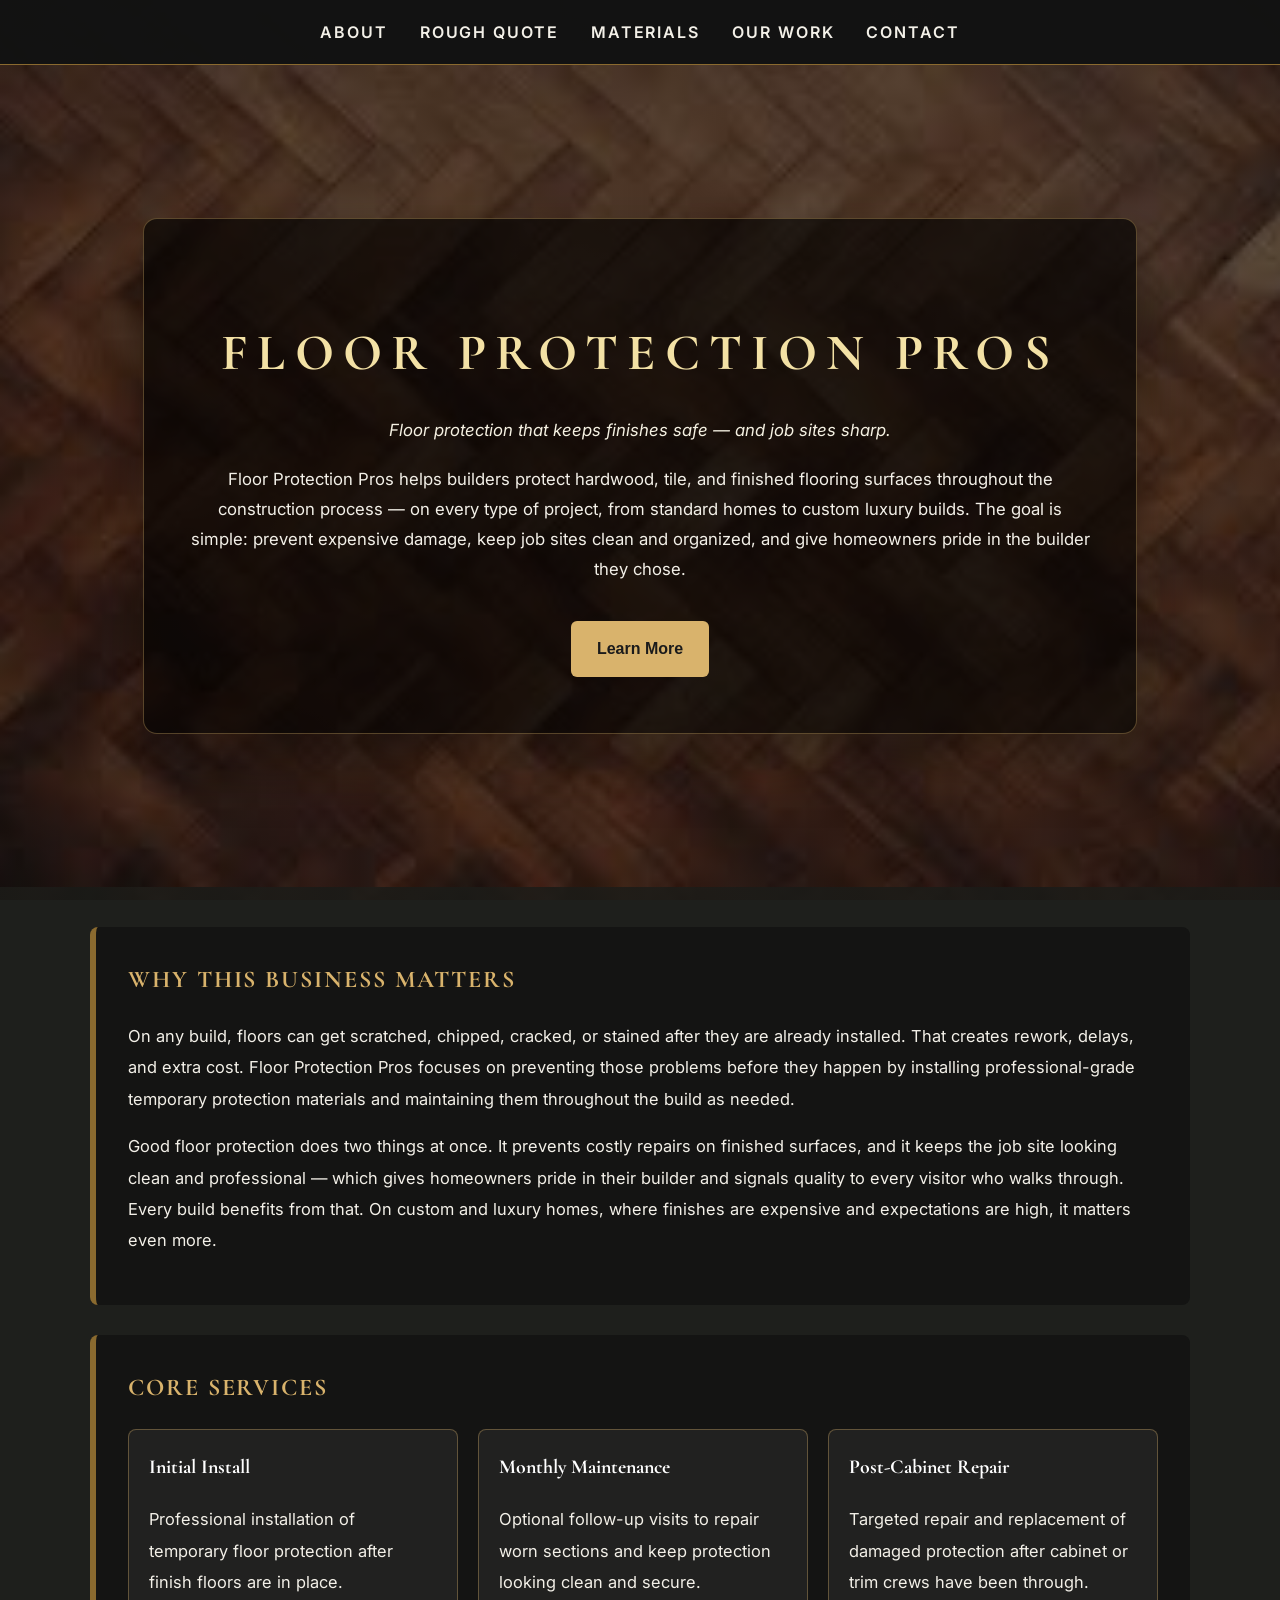
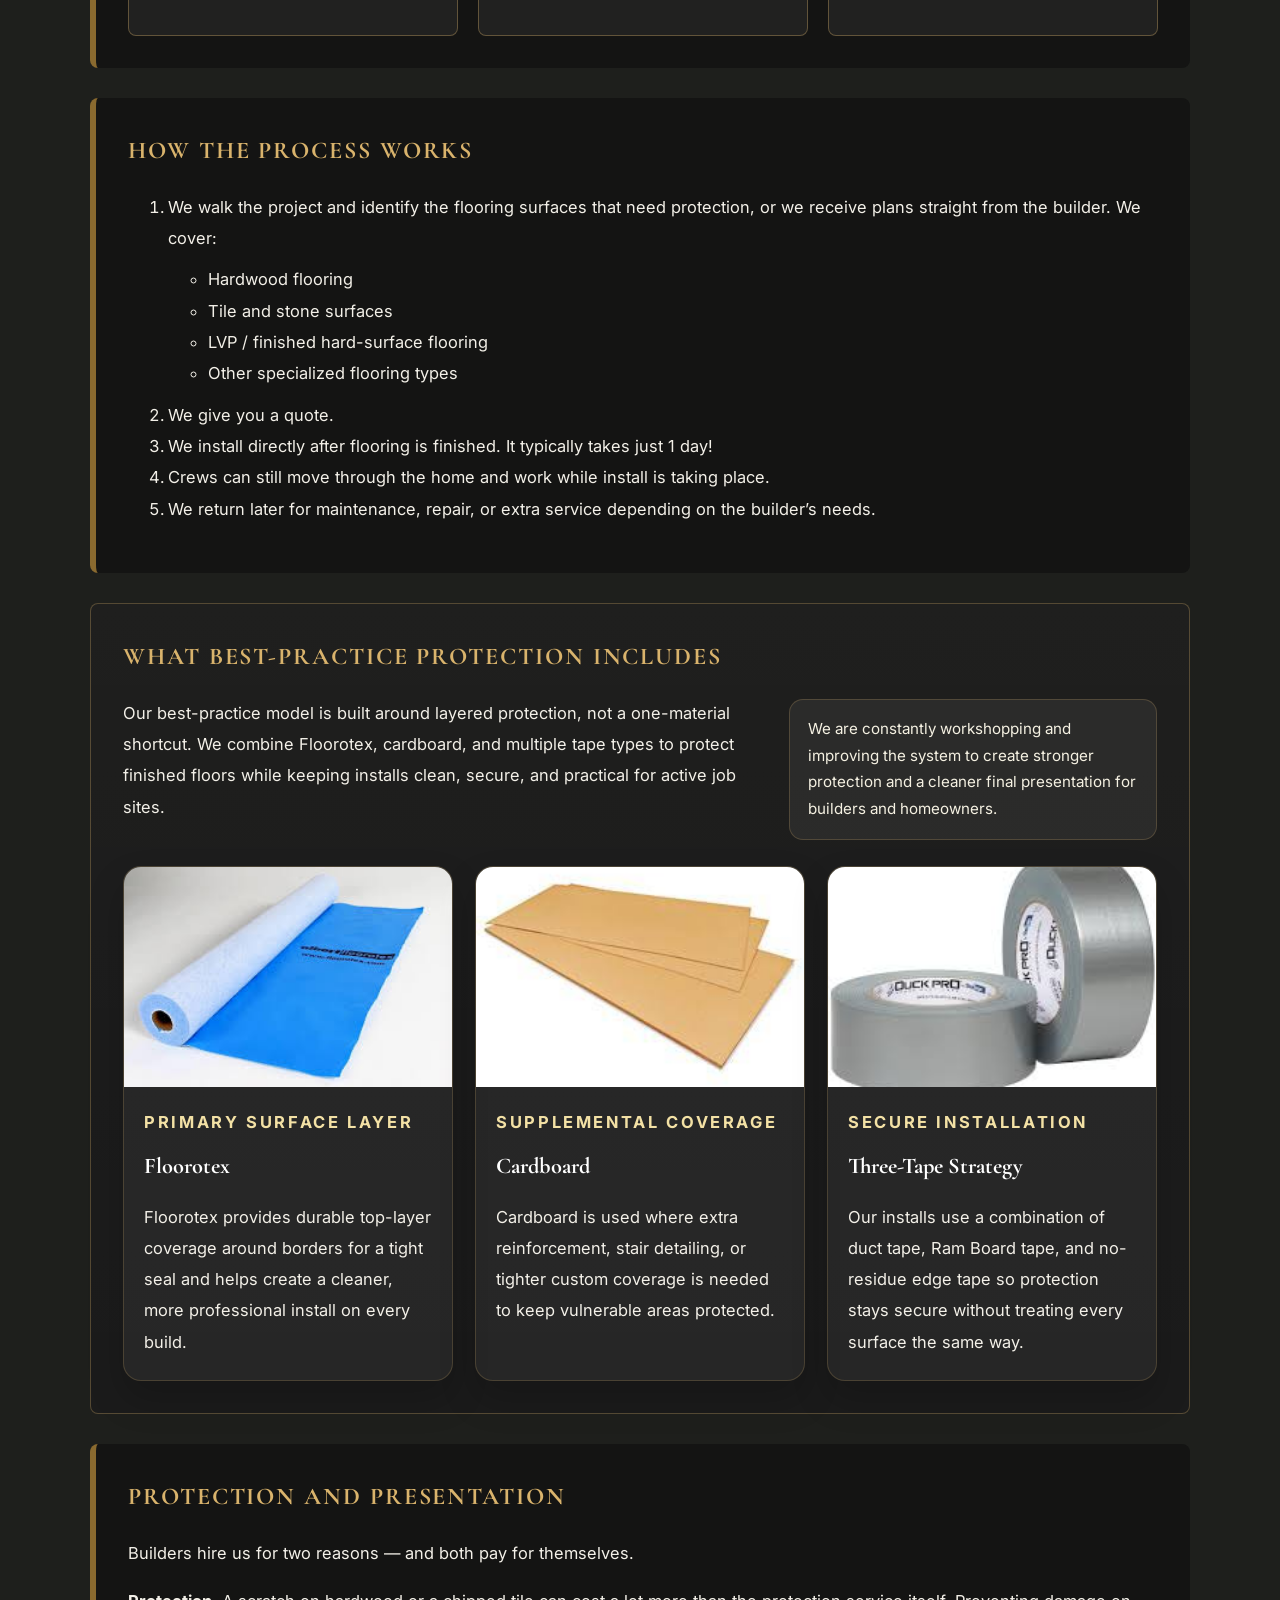
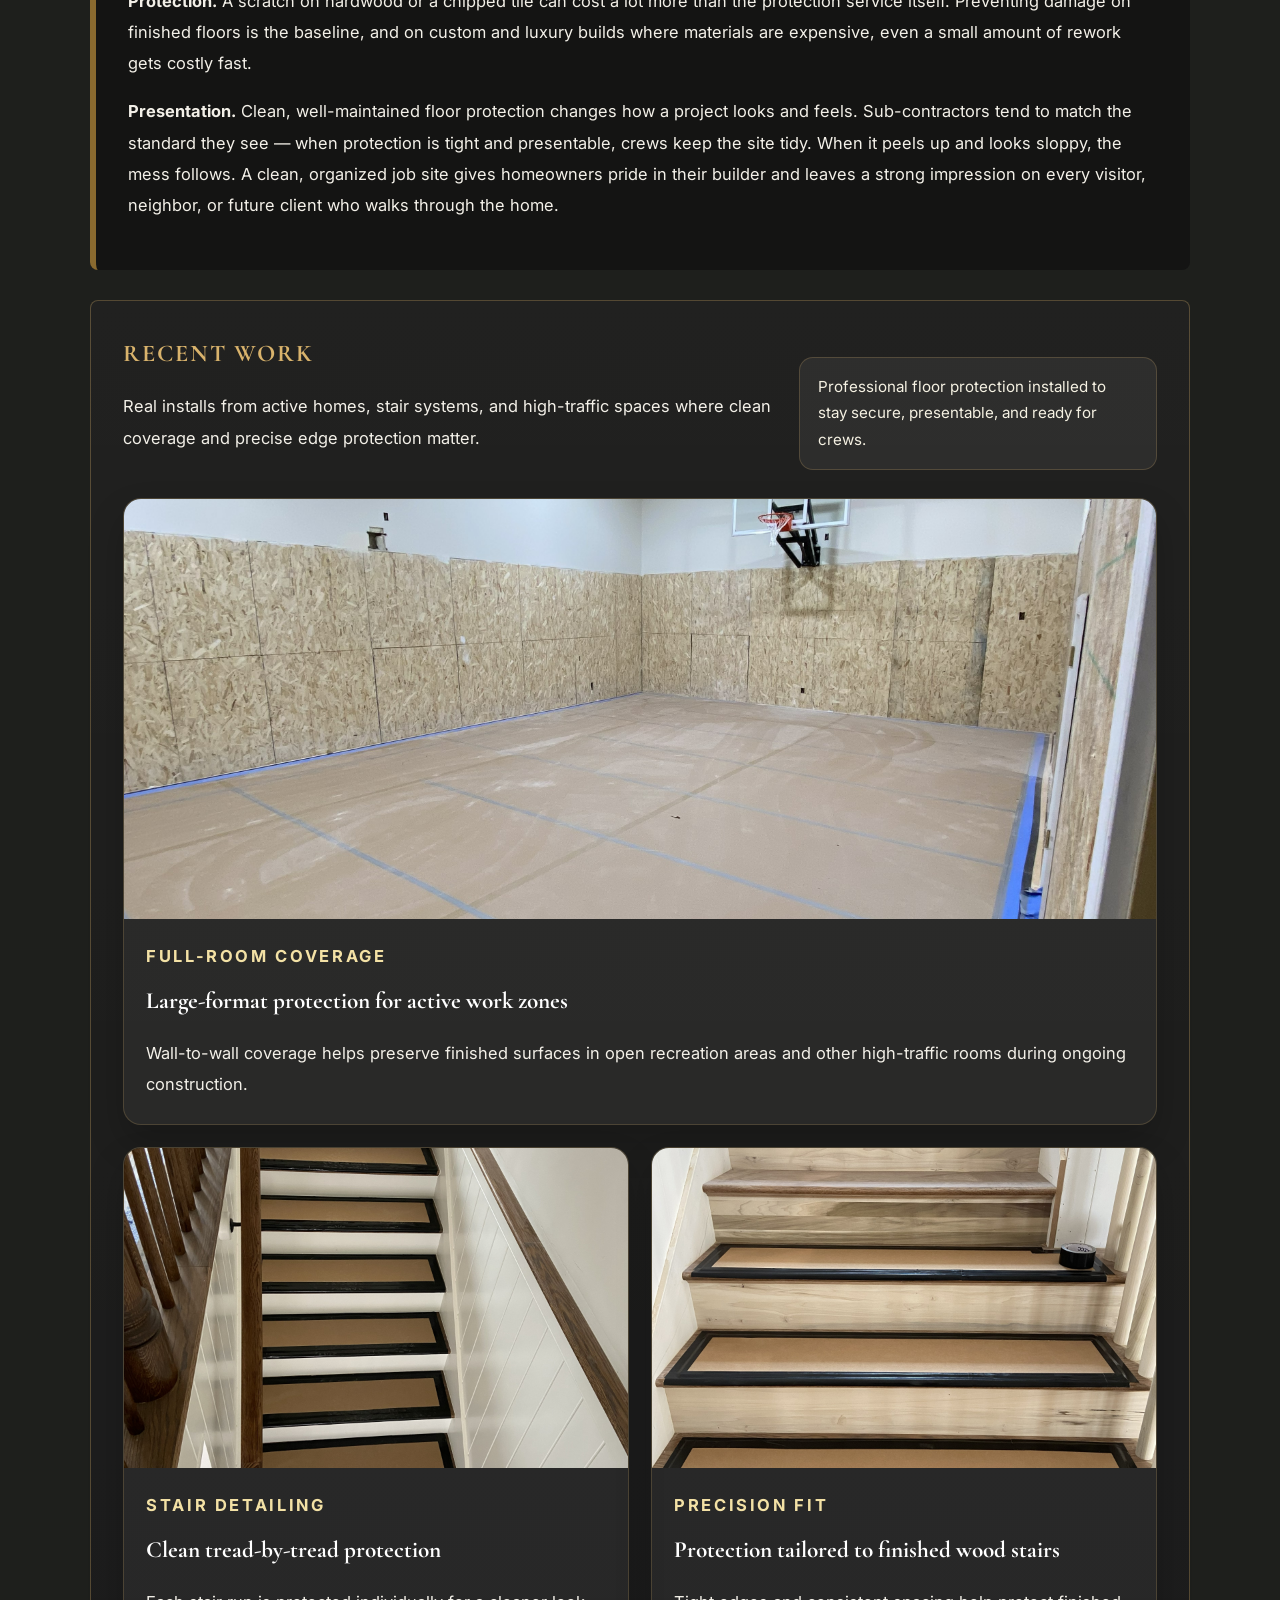
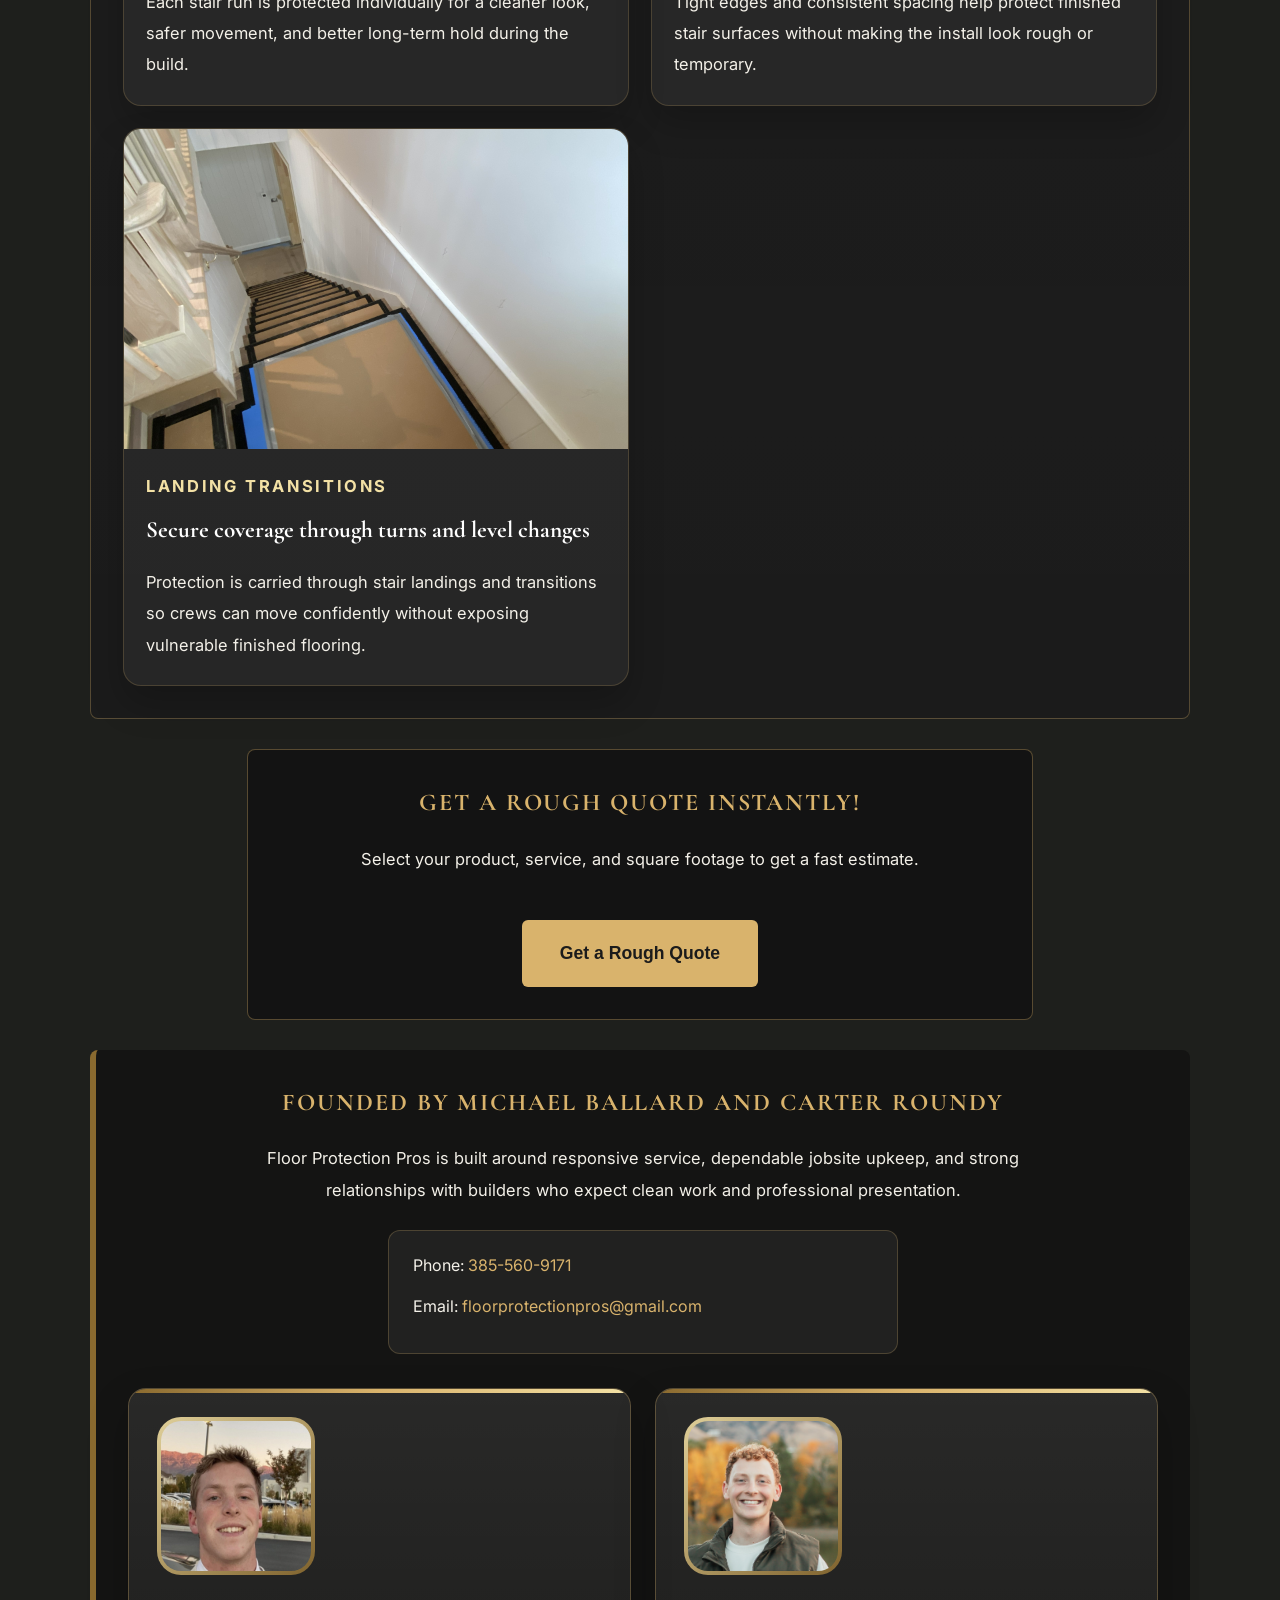
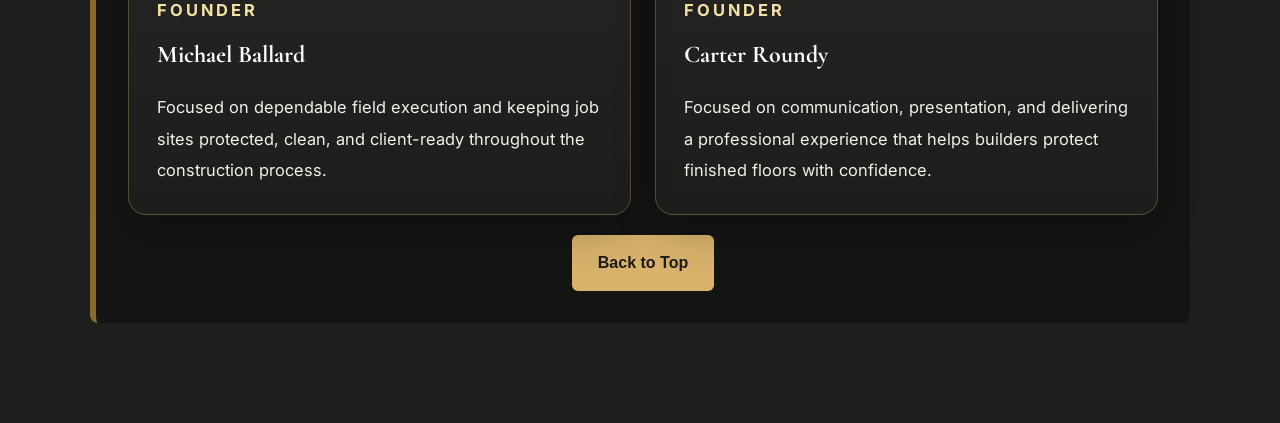
==== index.html @ 57efc37b "Add files via upload" ====
<!DOCTYPE html>
<html lang="en">
<head>
    <meta charset="UTF-8">
    <meta name="viewport" content="width=device-width, initial-scale=1.0">
    <title>Floor Protection Pros | Professional Floor Protection for Builders</title>
    <meta name="description" content="Professional floor protection for builders. We protect hardwood, tile, and finished flooring on every build — from standard homes to custom luxury projects.">
    <link rel="preconnect" href="https://fonts.googleapis.com">
    <link rel="preconnect" href="https://fonts.gstatic.com" crossorigin>
    <link href="https://fonts.googleapis.com/css2?family=Cormorant+Garamond:wght@500;600;700&family=Inter:wght@400;600;700&display=swap" rel="stylesheet">
    <link rel="stylesheet" href="index.styles.css">
    <style>
        html {
            scroll-behavior: smooth;
        }
    </style>
</head>

<body>

    <div class="top-nav">
        <a href="#about">About</a>
        <a href="#quote">Rough Quote</a>
        <a href="#materials">Materials</a>
        <a href="#gallery">Our Work</a>
        <a href="#contact">Contact</a>
    </div>

    <div class="hero">
        <div class="hero-overlay">
            <h1>Floor Protection Pros</h1>
            <p class="tagline">
                Floor protection that keeps finishes safe — and job sites sharp.
            </p>
            <p>
                Floor Protection Pros helps builders protect hardwood, tile, and finished flooring surfaces
                throughout the construction process — on every type of project, from standard homes to
                custom luxury builds. The goal is simple: prevent expensive damage, keep job sites clean
                and organized, and give homeowners pride in the builder they chose.
            </p>
            <a class="hero-button" href="#about">Learn More</a>
        </div>
    </div>
    <div class="main-content">
        <div class="content-block" id="about">
            <h2>Why This Business Matters</h2>
            <p>
                On any build, floors can get scratched, chipped, cracked, or stained after they are
                already installed. That creates rework, delays, and extra cost. Floor Protection Pros
                focuses on preventing those problems before they happen by installing professional-grade
                temporary protection materials and maintaining them throughout the build as needed.
            </p>
            <p>
                Good floor protection does two things at once. It prevents costly repairs on finished
                surfaces, and it keeps the job site looking clean and professional — which gives
                homeowners pride in their builder and signals quality to every visitor who walks through.
                Every build benefits from that. On custom and luxury homes, where finishes are expensive
                and expectations are high, it matters even more.
            </p>
        </div>

        <div class="content-block" id="services">
            <h2>Core Services</h2>
            <div class="three-column">
                <div class="service-card">
                    <h3>Initial Install</h3>
                    <p>
                        Professional installation of temporary floor protection after finish floors
                        are in place.
                    </p>
                </div>

                <div class="service-card">
                    <h3>Monthly Maintenance</h3>
                    <p>
                        Optional follow-up visits to repair worn sections and keep protection looking
                        clean and secure.
                    </p>
                </div>

                <div class="service-card">
                    <h3>Post-Cabinet Repair</h3>
                    <p>
                        Targeted repair and replacement of damaged protection after cabinet or trim
                        crews have been through.
                    </p>
                </div>
            </div>
        </div>

        <div class="content-block" id="process">
            <h2>How the Process Works</h2>
            <ol class="process-list">
                <li>
                    We walk the project and identify the flooring surfaces that need protection,
                    or we receive plans straight from the builder. We cover:
                    <ul>
                        <li>Hardwood flooring</li>
                        <li>Tile and stone surfaces</li>
                        <li>LVP / finished hard-surface flooring</li>
                        <li>Other specialized flooring types</li>
                    </ul>
                </li>
                <li>
                    We give you a quote.
                </li>
                <li>
                    We install directly after flooring is finished. It typically takes just 1 day!
                </li>
                <li>
                    Crews can still move through the home and work while install is taking place.
                </li>
                <li>
                    We return later for maintenance, repair, or extra service depending on the builder’s needs.
                </li>
            </ol>
        </div>

        <div class="content-block system-block" id="materials">
            <div class="system-heading">
                <div>
                    <h2>What Best-Practice Protection Includes</h2>
                    <p>
                        Our best-practice model is built around layered protection, not a one-material shortcut.
                        We combine Floorotex, cardboard, and multiple tape types to protect finished floors
                        while keeping installs clean, secure, and practical for active job sites.
                    </p>
                </div>
                <div class="system-note">
                    We are constantly workshopping and improving the system to create stronger protection
                    and a cleaner final presentation for builders and homeowners.
                </div>
            </div>

            <div class="system-grid">
                <article class="system-card">
                    <img src="images/Floorotex image.jpg" alt="Roll of blue Floorotex floor protection material" class="system-image" loading="lazy">
                    <div class="system-copy">
                        <p class="system-kicker">Primary Surface Layer</p>
                        <h3>Floorotex</h3>
                        <p>
                            Floorotex provides durable top-layer coverage around borders for a tight seal
                            and helps create a cleaner, more professional install on every build.
                        </p>
                    </div>
                </article>

                <article class="system-card">
                    <img src="images/Cardboard Image.jpg" alt="Sheets of cardboard used for floor protection" class="system-image" loading="lazy">
                    <div class="system-copy">
                        <p class="system-kicker">Supplemental Coverage</p>
                        <h3>Cardboard</h3>
                        <p>
                            Cardboard is used where extra reinforcement, stair detailing, or tighter custom
                            coverage is needed to keep vulnerable areas protected.
                        </p>
                    </div>
                </article>

                <article class="system-card">
                    <img src="images/Duct Tape.jpg" alt="Rolls of duct tape used as part of floor protection installs" class="system-image" loading="lazy">
                    <div class="system-copy">
                        <p class="system-kicker">Secure Installation</p>
                        <h3>Three-Tape Strategy</h3>
                        <p>
                            Our installs use a combination of duct tape, Ram Board tape, and no-residue edge
                            tape so protection stays secure without treating every surface the same way.
                        </p>
                    </div>
                </article>
            </div>
        </div>

        <div class="content-block">
            <h2>Protection and Presentation</h2>
            <p>
                Builders hire us for two reasons — and both pay for themselves.
            </p>
            <p>
                <strong>Protection.</strong> A scratch on hardwood or a chipped tile can cost a lot more
                than the protection service itself. Preventing damage on finished floors is the baseline,
                and on custom and luxury builds where materials are expensive, even a small amount of
                rework gets costly fast.
            </p>
            <p>
                <strong>Presentation.</strong> Clean, well-maintained floor protection changes how a
                project looks and feels. Sub-contractors tend to match the standard they see — when
                protection is tight and presentable, crews keep the site tidy. When it peels up and looks
                sloppy, the mess follows. A clean, organized job site gives homeowners pride in their
                builder and leaves a strong impression on every visitor, neighbor, or future client who
                walks through the home.
            </p>
        </div>

        <div class="content-block portfolio-block" id="gallery">
            <div class="portfolio-heading">
                <div>
                    <h2>Recent Work</h2>
                    <p>
                        Real installs from active homes, stair systems, and high-traffic spaces where
                        clean coverage and precise edge protection matter.
                    </p>
                </div>
                <div class="portfolio-note">
                    Professional floor protection installed to stay secure, presentable, and ready for crews.
                </div>
            </div>

            <div class="portfolio-grid">
                <article class="portfolio-card portfolio-card-wide">
                    <img src="images/IMG_0926.jpg" alt="Large room fully covered with floor protection for construction traffic" class="portfolio-image" loading="lazy">
                    <div class="portfolio-copy">
                        <p class="portfolio-kicker">Full-Room Coverage</p>
                        <h3>Large-format protection for active work zones</h3>
                        <p>
                            Wall-to-wall coverage helps preserve finished surfaces in open recreation areas
                            and other high-traffic rooms during ongoing construction.
                        </p>
                    </div>
                </article>

                <article class="portfolio-card">
                    <img src="images/IMG_0928.jpg" alt="Finished staircase protected with neatly taped stair tread covers" class="portfolio-image" loading="lazy">
                    <div class="portfolio-copy">
                        <p class="portfolio-kicker">Stair Detailing</p>
                        <h3>Clean tread-by-tread protection</h3>
                        <p>
                            Each stair run is protected individually for a cleaner look, safer movement,
                            and better long-term hold during the build.
                        </p>
                    </div>
                </article>

                <article class="portfolio-card">
                    <img src="images/IMG_0930.jpg" alt="Wood staircase with individual floor protection panels installed on each step" class="portfolio-image" loading="lazy">
                    <div class="portfolio-copy">
                        <p class="portfolio-kicker">Precision Fit</p>
                        <h3>Protection tailored to finished wood stairs</h3>
                        <p>
                            Tight edges and consistent spacing help protect finished stair surfaces
                            without making the install look rough or temporary.
                        </p>
                    </div>
                </article>

                <article class="portfolio-card">
                    <img src="images/IMG_0931.jpg" alt="Landing and stairway protected with taped floor protection material" class="portfolio-image" loading="lazy">
                    <div class="portfolio-copy">
                        <p class="portfolio-kicker">Landing Transitions</p>
                        <h3>Secure coverage through turns and level changes</h3>
                        <p>
                            Protection is carried through stair landings and transitions so crews can
                            move confidently without exposing vulnerable finished flooring.
                        </p>
                    </div>
                </article>
            </div>
        </div>

        <div class="content-block" id="quote">
            <h2>Get a rough quote instantly!</h2>
            <p>
                Select your product, service, and square footage to get a fast estimate.
            </p>
            <a class="hero-button" href="QuoteTool.html">Get a Rough Quote</a>
        </div>

        <div class="content-block callout-box" id="contact">
            <h2>Founded by Michael Ballard and Carter Roundy</h2>
            <p class="founder-intro">
                Floor Protection Pros is built around responsive service, dependable jobsite upkeep,
                and strong relationships with builders who expect clean work and professional presentation.
            </p>
            <div class="contact-info">
                <p>Phone: <a href="tel:3855609171">385-560-9171</a></p>
                <p>Email: <a href="mailto:floorprotectionpros@gmail.com">floorprotectionpros@gmail.com</a></p>
            </div>

            <div class="founder-grid">
                <article class="founder-card">
                    <div class="founder-photo-frame">
                        <img src="images/michael-ballard-headshot.jpg" alt="Michael Ballard" class="founder-photo" loading="lazy">
                    </div>
                    <p class="founder-label">Founder</p>
                    <h3>Michael Ballard</h3>
                    <p>
                        Focused on dependable field execution and keeping job sites protected,
                        clean, and client-ready throughout the construction process.
                    </p>
                </article>

                <article class="founder-card">
                    <div class="founder-photo-frame">
                        <img src="images/carter-roundy-headshot.jpg" alt="Carter Roundy" class="founder-photo" loading="lazy">
                    </div>
                    <p class="founder-label">Founder</p>
                    <h3>Carter Roundy</h3>
                    <p>
                        Focused on communication, presentation, and delivering a professional
                        experience that helps builders protect finished floors with confidence.
                    </p>
                </article>
            </div>
            <a class="hero-button" href="#top">Back to Top</a>
        </div>

    </div>
</body>
</html>
---- index.styles.css ----
body {
    margin: 0;
    font-family: "Inter", "Segoe UI", Tahoma, Geneva, Verdana, sans-serif;
    color: #f3f0e8;
    background-color: #1e1f1c;
    background-image: linear-gradient(rgba(25, 26, 23, 0.92), rgba(25, 26, 23, 0.92)),
        url("images/download.jpg");
    background-size: cover;
    background-attachment: fixed;
    background-position: center;
    line-height: 1.75;
}

.top-nav {
    background-color: rgba(18, 18, 18, 0.92);
    padding: 18px;
    text-align: center;
    position: sticky;
    top: 0;
    z-index: 1000;
    border-bottom: 1px solid #8a6a2f;
}

.top-nav a {
    color: #f3f0e8;
    text-decoration: none;
    margin: 0 14px;
    font-family: "Inter", "Segoe UI", Tahoma, Geneva, Verdana, sans-serif;
    font-weight: 600;
    letter-spacing: 0.12em;
    text-transform: uppercase;
}

.top-nav a:hover {
    color: #d9b36c;
}

.hero {
    min-height: 78vh;
    display: flex;
    align-items: center;
    justify-content: center;
    padding: 60px 20px;
    background-image: linear-gradient(rgba(14, 14, 14, 0.55), rgba(14, 14, 14, 0.55)),
        url("images/download.jpg");
    background-size: cover;
    background-position: center;
    background-repeat: no-repeat;
}

.hero-overlay {
    max-width: 900px;
    background-color: rgba(0, 0, 0, 0.65);
    padding: 56px 46px;
    border: 1px solid rgba(217, 179, 108, 0.35);
    border-radius: 14px;
    text-align: center;
    box-shadow: 0 28px 60px rgba(0, 0, 0, 0.35);
}

.hero h1 {
    font-size: 3.2rem;
    margin-bottom: 12px;
    color: #f3e1a5;
    font-family: "Cormorant Garamond", Georgia, "Times New Roman", serif;
    text-transform: uppercase;
    letter-spacing: 0.18em;
}

.tagline {
    font-size: 1.25rem;
    font-style: italic;
    color: #f5f1e2;
    margin-bottom: 18px;
    font-family: "Inter", "Segoe UI", Tahoma, Geneva, Verdana, sans-serif;
}

.hero p {
    line-height: 1.8;
    font-size: 1.05rem;
    font-family: "Inter", "Segoe UI", Tahoma, Geneva, Verdana, sans-serif;
}

.content-block h2 {
    color: #d9b36c;
    font-family: "Cormorant Garamond", Georgia, "Times New Roman", serif;
    margin-top: 0;
    text-transform: uppercase;
    letter-spacing: 0.08em;
}

.service-card h3 {
    margin-top: 0;
    color: #ffffff;
    font-family: "Cormorant Garamond", Georgia, "Times New Roman", serif;
    font-size: 1.24rem;
}

.content-block p,
.process-list li {
    line-height: 1.9;
    font-size: 1.03rem;
    font-family: "Inter", "Segoe UI", Tahoma, Geneva, Verdana, sans-serif;
}

.hero-button {
    display: inline-block;
    margin-top: 20px;
    padding: 14px 26px;
    background-color: #d9b36c;
    color: #1b1b1b;
    text-decoration: none;
    font-weight: bold;
    border-radius: 6px;
    font-family: Arial, Helvetica, sans-serif;
}

.hero-button:hover {
    background-color: #e7c98f;
}

.main-content {
    width: 88%;
    max-width: 1100px;
    margin: 0 auto;
    padding: 40px 0 70px 0;
}

.content-block {
    background-color: rgba(17, 17, 17, 0.78);
    margin-bottom: 30px;
    padding: 32px;
    border-left: 6px solid #8a6a2f;
    border-radius: 8px;
    scroll-margin-top: 80px;
}

#quote {
    max-width: 720px;
    margin: 0 auto 30px auto;
    text-align: center;
    border-left: none;
    border: 1px solid rgba(217, 179, 108, 0.35);
}

#quote .hero-button {
    display: inline-block;
    margin-top: 28px;
    padding: 18px 38px;
    font-size: 1.1rem;
}

.three-column {
    display: flex;
    gap: 20px;
    flex-wrap: wrap;
}

.service-card {
    flex: 1 1 250px;
    background-color: rgba(255, 255, 255, 0.06);
    padding: 20px;
    border-radius: 8px;
    border: 1px solid rgba(217, 179, 108, 0.35);
}

.process-list ul {
    margin-top: 10px;
    margin-bottom: 10px;
}

.feature-image {
    width: 100%;
    max-width: 700px;
    max-height: 480px;
    display: block;
    margin: 20px auto 0 auto;
    border: 4px solid #8a6a2f;
    border-radius: 10px;
    object-fit: cover;
}

.portfolio-block {
    border-left: none;
    border: 1px solid rgba(217, 179, 108, 0.3);
    background:
        linear-gradient(180deg, rgba(255, 255, 255, 0.06), rgba(255, 255, 255, 0.03)),
        rgba(17, 17, 17, 0.78);
}

.portfolio-heading {
    display: flex;
    justify-content: space-between;
    align-items: end;
    gap: 24px;
    margin-bottom: 28px;
}

.portfolio-heading h2 {
    margin-bottom: 10px;
}

.portfolio-note {
    max-width: 320px;
    padding: 16px 18px;
    border-radius: 14px;
    background-color: rgba(255, 255, 255, 0.06);
    border: 1px solid rgba(217, 179, 108, 0.22);
    color: #f5f1e2;
    font-size: 0.95rem;
}

.portfolio-grid {
    display: grid;
    grid-template-columns: repeat(2, minmax(0, 1fr));
    gap: 22px;
}

.portfolio-card {
    overflow: hidden;
    background-color: rgba(255, 255, 255, 0.05);
    border: 1px solid rgba(217, 179, 108, 0.2);
    border-radius: 18px;
    box-shadow: 0 18px 36px rgba(0, 0, 0, 0.2);
}

.portfolio-card-wide {
    grid-column: 1 / -1;
}

.portfolio-image {
    width: 100%;
    height: 320px;
    display: block;
    object-fit: cover;
    background-color: rgba(255, 255, 255, 0.04);
}

.portfolio-card-wide .portfolio-image {
    height: 420px;
}

.portfolio-copy {
    padding: 22px 22px 24px;
}

.portfolio-kicker {
    margin: 0 0 8px 0;
    color: #f3e1a5;
    font-size: 0.78rem;
    font-weight: 700;
    letter-spacing: 0.16em;
    text-transform: uppercase;
}

.portfolio-copy h3 {
    margin: 0 0 10px 0;
    color: #ffffff;
    font-size: 1.45rem;
    font-family: "Cormorant Garamond", Georgia, "Times New Roman", serif;
}

.portfolio-copy p:last-child {
    margin-bottom: 0;
}

.system-block {
    border-left: none;
    border: 1px solid rgba(217, 179, 108, 0.3);
    background:
        linear-gradient(180deg, rgba(255, 255, 255, 0.05), rgba(255, 255, 255, 0.03)),
        rgba(17, 17, 17, 0.78);
}

.system-heading {
    display: flex;
    justify-content: space-between;
    align-items: end;
    gap: 24px;
    margin-bottom: 26px;
}

.system-note {
    max-width: 330px;
    padding: 16px 18px;
    border-radius: 14px;
    background-color: rgba(255, 255, 255, 0.06);
    border: 1px solid rgba(217, 179, 108, 0.22);
    color: #f5f1e2;
    font-size: 0.95rem;
}

.system-grid {
    display: grid;
    grid-template-columns: repeat(3, minmax(0, 1fr));
    gap: 22px;
}

.system-card {
    overflow: hidden;
    background-color: rgba(255, 255, 255, 0.05);
    border: 1px solid rgba(217, 179, 108, 0.2);
    border-radius: 18px;
    box-shadow: 0 18px 36px rgba(0, 0, 0, 0.18);
}

.system-image {
    width: 100%;
    height: 220px;
    display: block;
    object-fit: cover;
    background-color: #f5f1e2;
}

.system-copy {
    padding: 20px 20px 22px;
}

.system-kicker {
    margin: 0 0 8px 0;
    color: #f3e1a5;
    font-size: 0.78rem;
    font-weight: 700;
    letter-spacing: 0.16em;
    text-transform: uppercase;
}

.system-copy h3 {
    margin: 0 0 10px 0;
    color: #ffffff;
    font-size: 1.4rem;
    font-family: "Cormorant Garamond", Georgia, "Times New Roman", serif;
}

.system-copy p:last-child {
    margin-bottom: 0;
}

.contact-info {
    max-width: 460px;
    margin: 24px auto 0 auto;
    padding: 20px 24px;
    background-color: rgba(255, 255, 255, 0.06);
    border: 1px solid rgba(217, 179, 108, 0.24);
    border-radius: 12px;
    text-align: left;
}

.contact-info p {
    margin: 0 0 12px;
    line-height: 1.8;
    font-size: 1rem;
    color: #f3f0e8;
}

.contact-info a {
    color: #d9b36c;
    text-decoration: none;
}

.contact-info a:hover {
    text-decoration: underline;
}

.callout-box {
    text-align: center;
}

.founder-intro {
    max-width: 760px;
    margin: 0 auto 10px auto;
}

.founder-grid {
    display: grid;
    grid-template-columns: repeat(auto-fit, minmax(280px, 1fr));
    gap: 24px;
    margin-top: 34px;
    text-align: left;
}

.founder-card {
    position: relative;
    overflow: hidden;
    padding: 28px;
    background: linear-gradient(180deg, rgba(255, 255, 255, 0.09), rgba(255, 255, 255, 0.04));
    border: 1px solid rgba(217, 179, 108, 0.3);
    border-radius: 18px;
    box-shadow: 0 18px 40px rgba(0, 0, 0, 0.22);
}

.founder-card::before {
    content: "";
    position: absolute;
    inset: 0 auto auto 0;
    width: 100%;
    height: 4px;
    background: linear-gradient(90deg, #8a6a2f, #d9b36c, #f3e1a5);
}

.founder-photo-frame {
    width: 150px;
    height: 150px;
    margin-bottom: 20px;
    border-radius: 24px;
    padding: 4px;
    background: linear-gradient(135deg, rgba(243, 225, 165, 0.9), rgba(138, 106, 47, 0.9));
}

.founder-photo {
    width: 100%;
    height: 100%;
    display: block;
    object-fit: cover;
    border-radius: 20px;
}

.founder-label {
    margin: 0 0 8px 0;
    color: #f3e1a5;
    font-size: 0.78rem;
    font-weight: 700;
    letter-spacing: 0.18em;
    text-transform: uppercase;
}

.founder-card h3 {
    margin: 0 0 10px 0;
    color: #ffffff;
    font-size: 1.5rem;
    font-family: "Cormorant Garamond", Georgia, "Times New Roman", serif;
}

.founder-card p:last-child {
    margin-bottom: 0;
}

@media (max-width: 768px) {
    .hero h1 {
        font-size: 2.3rem;
    }

    .hero-overlay {
        padding: 30px 22px;
    }

    .top-nav a {
        display: inline-block;
        margin: 8px 10px;
    }

    .portfolio-heading {
        flex-direction: column;
        align-items: stretch;
    }

    .system-heading {
        flex-direction: column;
        align-items: stretch;
    }

    .portfolio-note {
        max-width: none;
    }

    .system-note {
        max-width: none;
    }

    .portfolio-grid {
        grid-template-columns: 1fr;
    }

    .system-grid {
        grid-template-columns: 1fr;
    }

    .portfolio-image,
    .portfolio-card-wide .portfolio-image {
        height: 260px;
    }

    .system-image {
        height: 240px;
    }

    .founder-photo-frame {
        margin-left: auto;
        margin-right: auto;
    }

    .founder-card {
        text-align: center;
    }
}
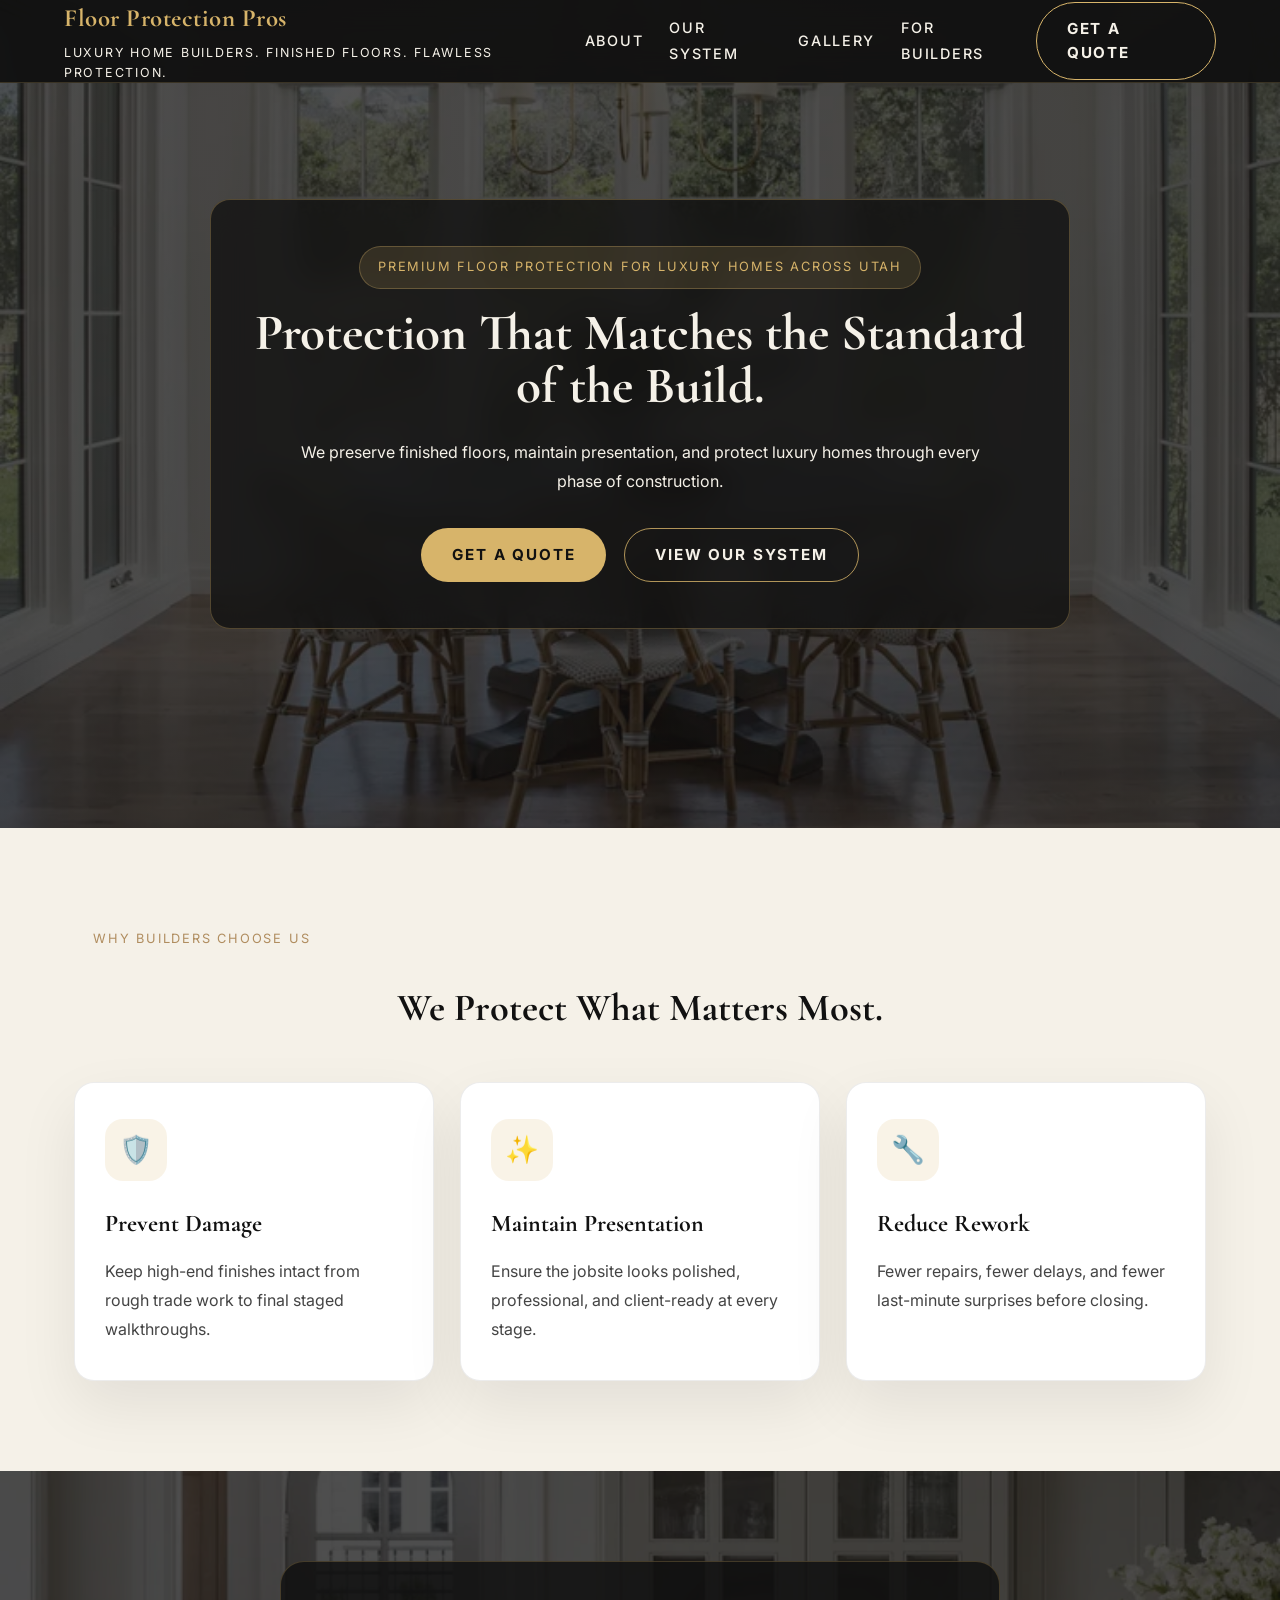
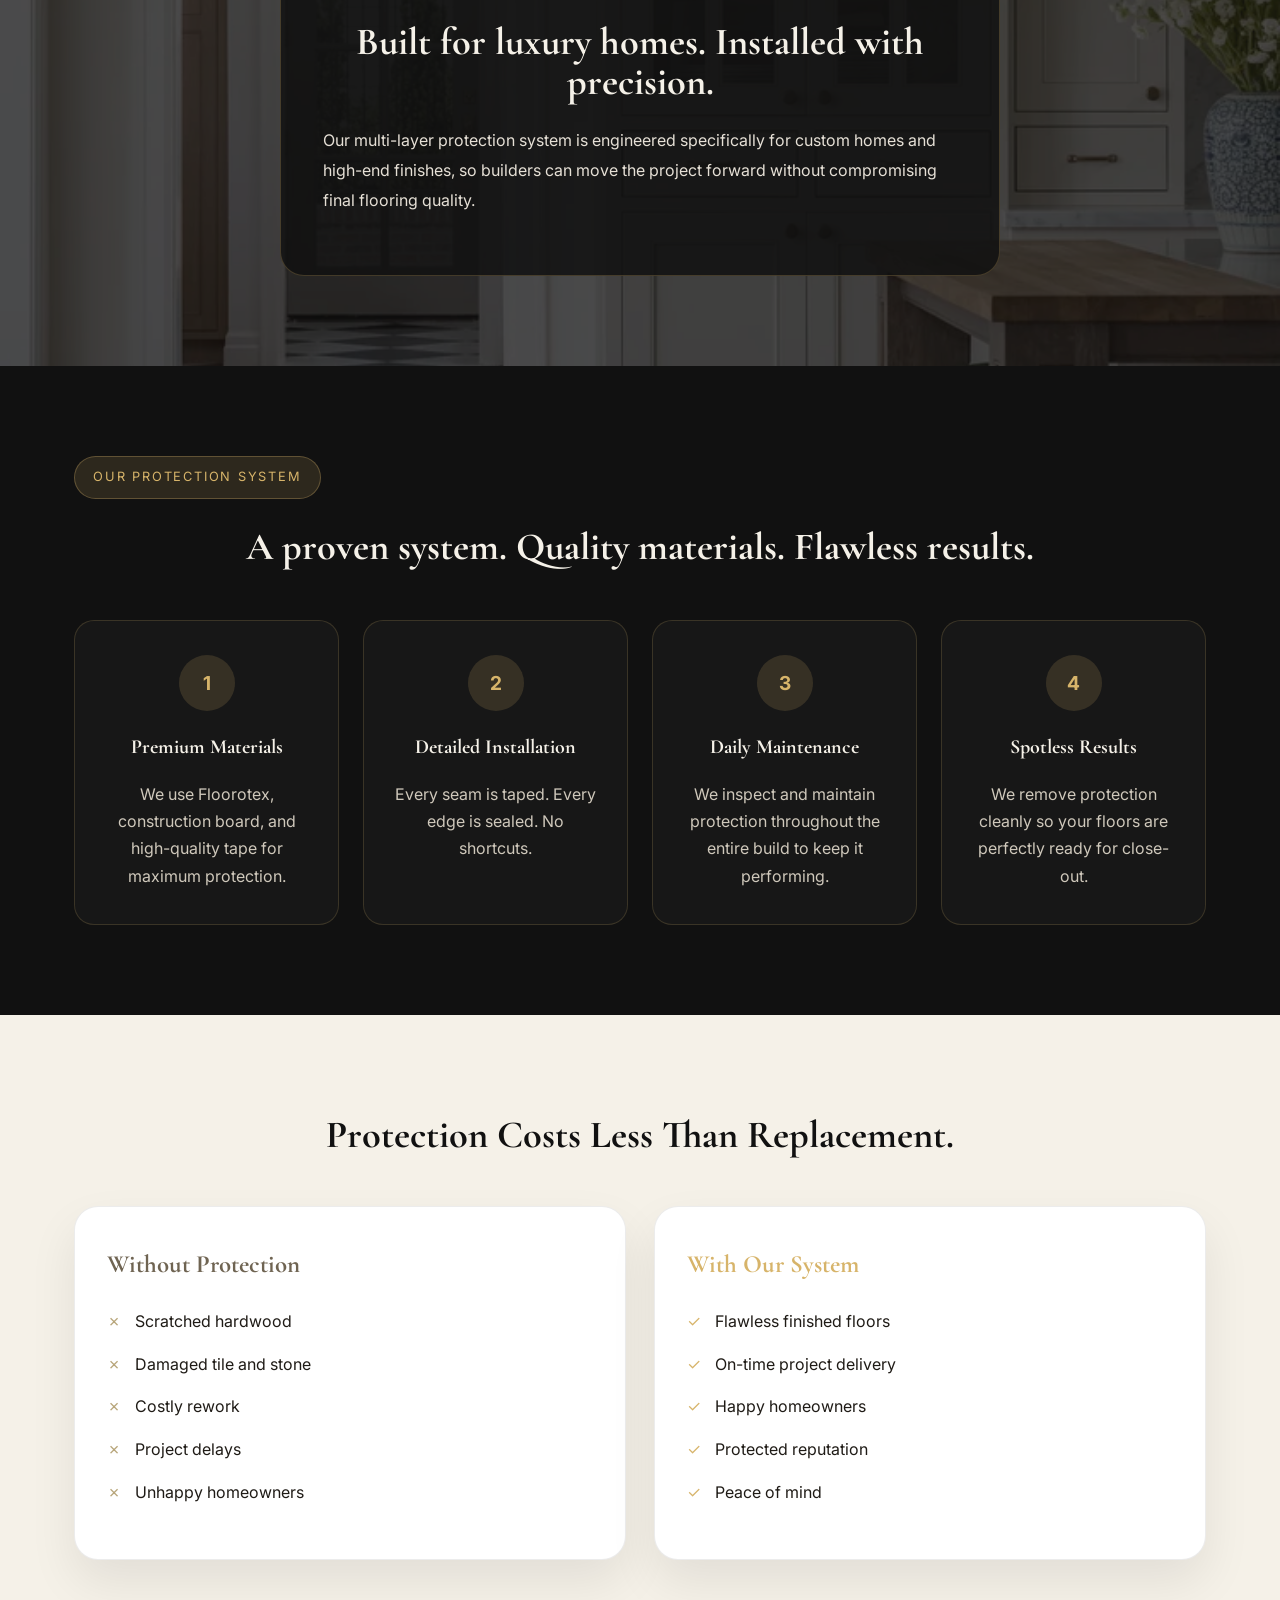
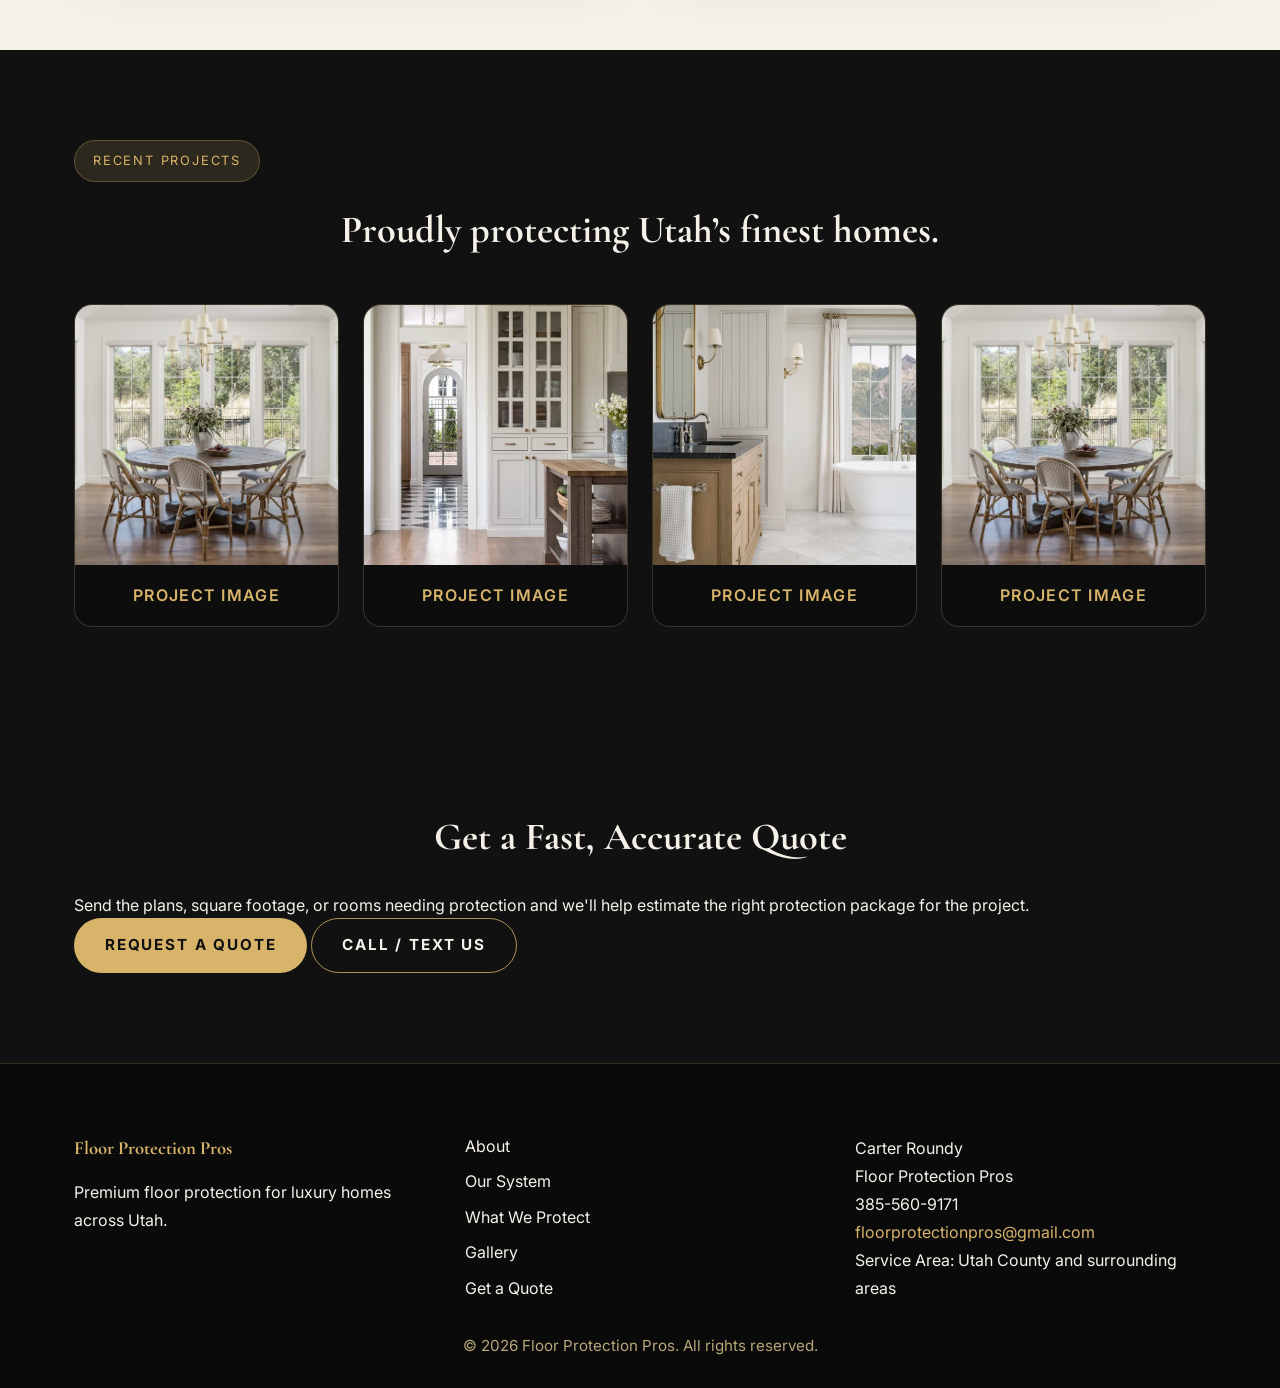
==== commit 0057a050: "Add files via upload" ====
--- a/index.html
+++ b/index.html
@@ -3,8 +3,8 @@
 <head>
     <meta charset="UTF-8">
     <meta name="viewport" content="width=device-width, initial-scale=1.0">
-    <title>Floor Protection Pros | Professional Floor Protection for Builders</title>
-    <meta name="description" content="Professional floor protection for builders. We protect hardwood, tile, and finished flooring on every build — from standard homes to custom luxury projects.">
+    <title>Floor Protection Pros | Premium Floor Protection for Luxury Custom Homes</title>
+    <meta name="description" content="Premium floor protection for custom homes, finished floors, and luxury construction projects across Utah. Professional service for builders and contractors.">
     <link rel="preconnect" href="https://fonts.googleapis.com">
     <link rel="preconnect" href="https://fonts.gstatic.com" crossorigin>
     <link href="https://fonts.googleapis.com/css2?family=Cormorant+Garamond:wght@500;600;700&family=Inter:wght@400;600;700&display=swap" rel="stylesheet">
@@ -17,293 +17,188 @@
 </head>
 
 <body>
-
-    <div class="top-nav">
-        <a href="#about">About</a>
-        <a href="#quote">Rough Quote</a>
-        <a href="#materials">Materials</a>
-        <a href="#gallery">Our Work</a>
-        <a href="#contact">Contact</a>
-    </div>
-
-    <div class="hero">
+    <nav class="nav">
+        <div class="nav-container">
+            <div class="brand-signature">
+                <div class="nav-logo">Floor Protection Pros</div>
+                <span class="nav-caption">Luxury home builders. Finished floors. Flawless protection.</span>
+            </div>
+            <div class="nav-actions">
+                <ul class="nav-links">
+                    <li><a href="#about">About</a></li>
+                    <li><a href="#system">Our System</a></li>
+                    <li><a href="#gallery">Gallery</a></li>
+                    <li><a href="#quote">For Builders</a></li>
+                </ul>
+                <a href="#quote" class="btn btn-nav">Get a Quote</a>
+            </div>
+        </div>
+    </nav>
+
+    <section id="hero" class="hero">
         <div class="hero-overlay">
-            <h1>Floor Protection Pros</h1>
-            <p class="tagline">
-                Floor protection that keeps finishes safe — and job sites sharp.
-            </p>
-            <p>
-                Floor Protection Pros helps builders protect hardwood, tile, and finished flooring surfaces
-                throughout the construction process — on every type of project, from standard homes to
-                custom luxury builds. The goal is simple: prevent expensive damage, keep job sites clean
-                and organized, and give homeowners pride in the builder they chose.
-            </p>
-            <a class="hero-button" href="#about">Learn More</a>
-        </div>
-    </div>
-    <div class="main-content">
-        <div class="content-block" id="about">
-            <h2>Why This Business Matters</h2>
-            <p>
-                On any build, floors can get scratched, chipped, cracked, or stained after they are
-                already installed. That creates rework, delays, and extra cost. Floor Protection Pros
-                focuses on preventing those problems before they happen by installing professional-grade
-                temporary protection materials and maintaining them throughout the build as needed.
-            </p>
-            <p>
-                Good floor protection does two things at once. It prevents costly repairs on finished
-                surfaces, and it keeps the job site looking clean and professional — which gives
-                homeowners pride in their builder and signals quality to every visitor who walks through.
-                Every build benefits from that. On custom and luxury homes, where finishes are expensive
-                and expectations are high, it matters even more.
-            </p>
-        </div>
-
-        <div class="content-block" id="services">
-            <h2>Core Services</h2>
-            <div class="three-column">
-                <div class="service-card">
-                    <h3>Initial Install</h3>
-                    <p>
-                        Professional installation of temporary floor protection after finish floors
-                        are in place.
-                    </p>
-                </div>
-
-                <div class="service-card">
-                    <h3>Monthly Maintenance</h3>
-                    <p>
-                        Optional follow-up visits to repair worn sections and keep protection looking
-                        clean and secure.
-                    </p>
-                </div>
-
-                <div class="service-card">
-                    <h3>Post-Cabinet Repair</h3>
-                    <p>
-                        Targeted repair and replacement of damaged protection after cabinet or trim
-                        crews have been through.
-                    </p>
-                </div>
-            </div>
-        </div>
-
-        <div class="content-block" id="process">
-            <h2>How the Process Works</h2>
-            <ol class="process-list">
-                <li>
-                    We walk the project and identify the flooring surfaces that need protection,
-                    or we receive plans straight from the builder. We cover:
+            <span class="eyebrow">Premium floor protection for luxury homes across Utah</span>
+            <h1>Protection That Matches the Standard of the Build.</h1>
+            <p class="hero-subtitle">We preserve finished floors, maintain presentation, and protect luxury homes through every phase of construction.</p>
+            <div class="hero-buttons">
+                <a href="#quote" class="btn btn-primary">Get a Quote</a>
+                <a href="#system" class="btn btn-secondary">View Our System</a>
+            </div>
+        </div>
+    </section>
+
+    <section id="about" class="section section-features">
+        <div class="container">
+            <span class="eyebrow">Why Builders Choose Us</span>
+            <h2>We Protect What Matters Most.</h2>
+            <div class="feature-grid">
+                <div class="feature-card">
+                    <div class="feature-icon">🛡️</div>
+                    <h3>Prevent Damage</h3>
+                    <p>Keep high-end finishes intact from rough trade work to final staged walkthroughs.</p>
+                </div>
+                <div class="feature-card">
+                    <div class="feature-icon">✨</div>
+                    <h3>Maintain Presentation</h3>
+                    <p>Ensure the jobsite looks polished, professional, and client-ready at every stage.</p>
+                </div>
+                <div class="feature-card">
+                    <div class="feature-icon">🔧</div>
+                    <h3>Reduce Rework</h3>
+                    <p>Fewer repairs, fewer delays, and fewer last-minute surprises before closing.</p>
+                </div>
+            </div>
+        </div>
+    </section>
+
+    <section class="section section-statement">
+        <div class="container">
+            <div class="statement-panel">
+                <h2>Built for luxury homes. Installed with precision.</h2>
+                <p>Our multi-layer protection system is engineered specifically for custom homes and high-end finishes, so builders can move the project forward without compromising final flooring quality.</p>
+            </div>
+        </div>
+    </section>
+
+    <section id="system" class="section section-dark">
+        <div class="container">
+            <span class="eyebrow">Our Protection System</span>
+            <h2>A proven system. Quality materials. Flawless results.</h2>
+            <div class="system-grid">
+                <div class="system-card">
+                    <div class="system-icon">1</div>
+                    <h3>Premium Materials</h3>
+                    <p>We use Floorotex, construction board, and high-quality tape for maximum protection.</p>
+                </div>
+                <div class="system-card">
+                    <div class="system-icon">2</div>
+                    <h3>Detailed Installation</h3>
+                    <p>Every seam is taped. Every edge is sealed. No shortcuts.</p>
+                </div>
+                <div class="system-card">
+                    <div class="system-icon">3</div>
+                    <h3>Daily Maintenance</h3>
+                    <p>We inspect and maintain protection throughout the entire build to keep it performing.</p>
+                </div>
+                <div class="system-card">
+                    <div class="system-icon">4</div>
+                    <h3>Spotless Results</h3>
+                    <p>We remove protection cleanly so your floors are perfectly ready for close-out.</p>
+                </div>
+            </div>
+        </div>
+    </section>
+
+    <section class="section section-value">
+        <div class="container">
+            <h2>Protection Costs Less Than Replacement.</h2>
+            <div class="value-comparison">
+                <div class="value-card value-without">
+                    <h3>Without Protection</h3>
                     <ul>
-                        <li>Hardwood flooring</li>
-                        <li>Tile and stone surfaces</li>
-                        <li>LVP / finished hard-surface flooring</li>
-                        <li>Other specialized flooring types</li>
+                        <li>Scratched hardwood</li>
+                        <li>Damaged tile and stone</li>
+                        <li>Costly rework</li>
+                        <li>Project delays</li>
+                        <li>Unhappy homeowners</li>
                     </ul>
-                </li>
-                <li>
-                    We give you a quote.
-                </li>
-                <li>
-                    We install directly after flooring is finished. It typically takes just 1 day!
-                </li>
-                <li>
-                    Crews can still move through the home and work while install is taking place.
-                </li>
-                <li>
-                    We return later for maintenance, repair, or extra service depending on the builder’s needs.
-                </li>
-            </ol>
-        </div>
-
-        <div class="content-block system-block" id="materials">
-            <div class="system-heading">
-                <div>
-                    <h2>What Best-Practice Protection Includes</h2>
-                    <p>
-                        Our best-practice model is built around layered protection, not a one-material shortcut.
-                        We combine Floorotex, cardboard, and multiple tape types to protect finished floors
-                        while keeping installs clean, secure, and practical for active job sites.
-                    </p>
-                </div>
-                <div class="system-note">
-                    We are constantly workshopping and improving the system to create stronger protection
-                    and a cleaner final presentation for builders and homeowners.
-                </div>
-            </div>
-
-            <div class="system-grid">
-                <article class="system-card">
-                    <img src="images/Floorotex image.jpg" alt="Roll of blue Floorotex floor protection material" class="system-image" loading="lazy">
-                    <div class="system-copy">
-                        <p class="system-kicker">Primary Surface Layer</p>
-                        <h3>Floorotex</h3>
-                        <p>
-                            Floorotex provides durable top-layer coverage around borders for a tight seal
-                            and helps create a cleaner, more professional install on every build.
-                        </p>
-                    </div>
-                </article>
-
-                <article class="system-card">
-                    <img src="images/Cardboard Image.jpg" alt="Sheets of cardboard used for floor protection" class="system-image" loading="lazy">
-                    <div class="system-copy">
-                        <p class="system-kicker">Supplemental Coverage</p>
-                        <h3>Cardboard</h3>
-                        <p>
-                            Cardboard is used where extra reinforcement, stair detailing, or tighter custom
-                            coverage is needed to keep vulnerable areas protected.
-                        </p>
-                    </div>
-                </article>
-
-                <article class="system-card">
-                    <img src="images/Duct Tape.jpg" alt="Rolls of duct tape used as part of floor protection installs" class="system-image" loading="lazy">
-                    <div class="system-copy">
-                        <p class="system-kicker">Secure Installation</p>
-                        <h3>Three-Tape Strategy</h3>
-                        <p>
-                            Our installs use a combination of duct tape, Ram Board tape, and no-residue edge
-                            tape so protection stays secure without treating every surface the same way.
-                        </p>
-                    </div>
-                </article>
-            </div>
-        </div>
-
-        <div class="content-block">
-            <h2>Protection and Presentation</h2>
-            <p>
-                Builders hire us for two reasons — and both pay for themselves.
-            </p>
-            <p>
-                <strong>Protection.</strong> A scratch on hardwood or a chipped tile can cost a lot more
-                than the protection service itself. Preventing damage on finished floors is the baseline,
-                and on custom and luxury builds where materials are expensive, even a small amount of
-                rework gets costly fast.
-            </p>
-            <p>
-                <strong>Presentation.</strong> Clean, well-maintained floor protection changes how a
-                project looks and feels. Sub-contractors tend to match the standard they see — when
-                protection is tight and presentable, crews keep the site tidy. When it peels up and looks
-                sloppy, the mess follows. A clean, organized job site gives homeowners pride in their
-                builder and leaves a strong impression on every visitor, neighbor, or future client who
-                walks through the home.
-            </p>
-        </div>
-
-        <div class="content-block portfolio-block" id="gallery">
-            <div class="portfolio-heading">
-                <div>
-                    <h2>Recent Work</h2>
-                    <p>
-                        Real installs from active homes, stair systems, and high-traffic spaces where
-                        clean coverage and precise edge protection matter.
-                    </p>
-                </div>
-                <div class="portfolio-note">
-                    Professional floor protection installed to stay secure, presentable, and ready for crews.
-                </div>
-            </div>
-
-            <div class="portfolio-grid">
-                <article class="portfolio-card portfolio-card-wide">
-                    <img src="images/IMG_0926.jpg" alt="Large room fully covered with floor protection for construction traffic" class="portfolio-image" loading="lazy">
-                    <div class="portfolio-copy">
-                        <p class="portfolio-kicker">Full-Room Coverage</p>
-                        <h3>Large-format protection for active work zones</h3>
-                        <p>
-                            Wall-to-wall coverage helps preserve finished surfaces in open recreation areas
-                            and other high-traffic rooms during ongoing construction.
-                        </p>
-                    </div>
-                </article>
-
-                <article class="portfolio-card">
-                    <img src="images/IMG_0928.jpg" alt="Finished staircase protected with neatly taped stair tread covers" class="portfolio-image" loading="lazy">
-                    <div class="portfolio-copy">
-                        <p class="portfolio-kicker">Stair Detailing</p>
-                        <h3>Clean tread-by-tread protection</h3>
-                        <p>
-                            Each stair run is protected individually for a cleaner look, safer movement,
-                            and better long-term hold during the build.
-                        </p>
-                    </div>
-                </article>
-
-                <article class="portfolio-card">
-                    <img src="images/IMG_0930.jpg" alt="Wood staircase with individual floor protection panels installed on each step" class="portfolio-image" loading="lazy">
-                    <div class="portfolio-copy">
-                        <p class="portfolio-kicker">Precision Fit</p>
-                        <h3>Protection tailored to finished wood stairs</h3>
-                        <p>
-                            Tight edges and consistent spacing help protect finished stair surfaces
-                            without making the install look rough or temporary.
-                        </p>
-                    </div>
-                </article>
-
-                <article class="portfolio-card">
-                    <img src="images/IMG_0931.jpg" alt="Landing and stairway protected with taped floor protection material" class="portfolio-image" loading="lazy">
-                    <div class="portfolio-copy">
-                        <p class="portfolio-kicker">Landing Transitions</p>
-                        <h3>Secure coverage through turns and level changes</h3>
-                        <p>
-                            Protection is carried through stair landings and transitions so crews can
-                            move confidently without exposing vulnerable finished flooring.
-                        </p>
-                    </div>
-                </article>
-            </div>
-        </div>
-
-        <div class="content-block" id="quote">
-            <h2>Get a rough quote instantly!</h2>
-            <p>
-                Select your product, service, and square footage to get a fast estimate.
-            </p>
-            <a class="hero-button" href="QuoteTool.html">Get a Rough Quote</a>
-        </div>
-
-        <div class="content-block callout-box" id="contact">
-            <h2>Founded by Michael Ballard and Carter Roundy</h2>
-            <p class="founder-intro">
-                Floor Protection Pros is built around responsive service, dependable jobsite upkeep,
-                and strong relationships with builders who expect clean work and professional presentation.
-            </p>
-            <div class="contact-info">
-                <p>Phone: <a href="tel:3855609171">385-560-9171</a></p>
-                <p>Email: <a href="mailto:floorprotectionpros@gmail.com">floorprotectionpros@gmail.com</a></p>
-            </div>
-
-            <div class="founder-grid">
-                <article class="founder-card">
-                    <div class="founder-photo-frame">
-                        <img src="images/michael-ballard-headshot.jpg" alt="Michael Ballard" class="founder-photo" loading="lazy">
-                    </div>
-                    <p class="founder-label">Founder</p>
-                    <h3>Michael Ballard</h3>
-                    <p>
-                        Focused on dependable field execution and keeping job sites protected,
-                        clean, and client-ready throughout the construction process.
-                    </p>
-                </article>
-
-                <article class="founder-card">
-                    <div class="founder-photo-frame">
-                        <img src="images/carter-roundy-headshot.jpg" alt="Carter Roundy" class="founder-photo" loading="lazy">
-                    </div>
-                    <p class="founder-label">Founder</p>
-                    <h3>Carter Roundy</h3>
-                    <p>
-                        Focused on communication, presentation, and delivering a professional
-                        experience that helps builders protect finished floors with confidence.
-                    </p>
-                </article>
-            </div>
-            <a class="hero-button" href="#top">Back to Top</a>
-        </div>
-
-    </div>
+                </div>
+                <div class="value-card value-with">
+                    <h3>With Our System</h3>
+                    <ul>
+                        <li>Flawless finished floors</li>
+                        <li>On-time project delivery</li>
+                        <li>Happy homeowners</li>
+                        <li>Protected reputation</li>
+                        <li>Peace of mind</li>
+                    </ul>
+                </div>
+            </div>
+        </div>
+    </section>
+
+    <section id="gallery" class="section section-light">
+        <div class="container">
+            <span class="eyebrow">Recent Projects</span>
+            <h2>Proudly protecting Utah’s finest homes.</h2>
+            <div class="gallery-grid">
+                <div class="gallery-item">
+                    <img src="images/Teuschers_Dining_4675.webp" alt="Luxury dining room protection example" loading="lazy">
+                    <p class="gallery-caption">Project Image</p>
+                </div>
+                <div class="gallery-item">
+                    <img src="images/Teuschers_Kitchen_4715.webp" alt="Premium kitchen protection example" loading="lazy">
+                    <p class="gallery-caption">Project Image</p>
+                </div>
+                <div class="gallery-item">
+                    <img src="images/Teuschers_PBath_4825.webp" alt="Luxury bathroom protection example" loading="lazy">
+                    <p class="gallery-caption">Project Image</p>
+                </div>
+                <div class="gallery-item">
+                    <img src="images/Teuschers_Dining_4675.webp" alt="Luxury home protection example" loading="lazy">
+                    <p class="gallery-caption">Project Image</p>
+                </div>
+            </div>
+        </div>
+    </section>
+
+    <section id="quote" class="section section-cta">
+        <div class="container">
+            <h2>Get a Fast, Accurate Quote</h2>
+            <p>Send the plans, square footage, or rooms needing protection and we'll help estimate the right protection package for the project.</p>
+            <div class="cta-buttons">
+                <a href="mailto:floorprotectionpros@gmail.com" class="btn btn-primary">Request a Quote</a>
+                <a href="tel:3855609171" class="btn btn-secondary">Call / Text Us</a>
+            </div>
+        </div>
+    </section>
+
+    <footer class="footer">
+        <div class="container">
+            <div class="footer-content">
+                <div class="footer-brand">
+                    <h3>Floor Protection Pros</h3>
+                    <p>Premium floor protection for luxury homes across Utah.</p>
+                </div>
+                <div class="footer-links">
+                    <a href="#about">About</a>
+                    <a href="#system">Our System</a>
+                    <a href="#protect">What We Protect</a>
+                    <a href="#gallery">Gallery</a>
+                    <a href="#quote">Get a Quote</a>
+                </div>
+                <div class="footer-contact">
+                    <p>Carter Roundy<br>
+                    Floor Protection Pros<br>
+                    385-560-9171<br>
+                    <a href="mailto:floorprotectionpros@gmail.com">floorprotectionpros@gmail.com</a></p>
+                    <p>Service Area: Utah County and surrounding areas</p>
+                </div>
+            </div>
+            <div class="footer-bottom">
+                <p>&copy; 2026 Floor Protection Pros. All rights reserved.</p>
+            </div>
+        </div>
+    </footer>
 </body>
 </html>
--- a/index.styles.css
+++ b/index.styles.css
@@ -1,495 +1,645 @@
+﻿/* Reset and Base Styles */
+* {
+    margin: 0;
+    padding: 0;
+    box-sizing: border-box;
+}
+
+html {
+    scroll-behavior: smooth;
+}
+
 body {
-    margin: 0;
-    font-family: "Inter", "Segoe UI", Tahoma, Geneva, Verdana, sans-serif;
-    color: #f3f0e8;
-    background-color: #1e1f1c;
-    background-image: linear-gradient(rgba(25, 26, 23, 0.92), rgba(25, 26, 23, 0.92)),
-        url("images/download.jpg");
-    background-size: cover;
-    background-attachment: fixed;
-    background-position: center;
-    line-height: 1.75;
-}
-
-.top-nav {
-    background-color: rgba(18, 18, 18, 0.92);
+    font-family: 'Inter', sans-serif;
+    font-size: 16px;
+    line-height: 1.6;
+    color: #F5F1E8;
+    background-color: #111111;
+    scroll-padding-top: 100px;
+}
+
+a {
+    color: inherit;
+}
+
+img {
+    display: block;
+    max-width: 100%;
+}
+
+/* Navigation */
+.nav {
+    position: fixed;
+    top: 0;
+    width: 100%;
+    background-color: rgba(17, 17, 17, 0.96);
+    backdrop-filter: blur(14px);
+    z-index: 1000;
+    border-bottom: 1px solid rgba(215, 180, 106, 0.2);
+}
+
+.nav-container {
+    max-width: 1200px;
+    margin: 0 auto;
+    padding: 0 24px;
+    display: flex;
+    justify-content: space-between;
+    align-items: center;
+    height: 82px;
+}
+
+.brand-signature {
+    display: flex;
+    flex-direction: column;
+    gap: 4px;
+}
+
+.nav-logo {
+    font-family: 'Cormorant Garamond', serif;
+    font-size: 1.55rem;
+    font-weight: 700;
+    color: #D7B46A;
+    letter-spacing: 0.5px;
+}
+
+.nav-caption {
+    color: #F5F1E8;
+    font-size: 0.78rem;
+    letter-spacing: 0.14em;
+    text-transform: uppercase;
+}
+
+.nav-actions {
+    display: flex;
+    align-items: center;
+    gap: 22px;
+}
+
+.nav-links {
+    display: flex;
+    align-items: center;
+    gap: 26px;
+    list-style: none;
+}
+
+.nav-links a {
+    color: #F5F1E8;
+    text-decoration: none;
+    font-weight: 500;
+    font-size: 0.9rem;
+    letter-spacing: 0.12em;
+    text-transform: uppercase;
+    transition: color 0.3s ease;
+}
+
+.nav-links a:hover {
+    color: #D7B46A;
+}
+
+.btn-nav {
+    padding: 12px 24px;
+    color: #F5F1E8;
+    background: transparent;
+    border: 1px solid #D7B46A;
+    border-radius: 10px;
+    transition: all 0.3s ease;
+    text-transform: uppercase;
+    letter-spacing: 0.08em;
+}
+
+.btn-nav:hover {
+    background-color: #D7B46A;
+    color: #111111;
+    transform: translateY(-1px);
+}
+
+/* Hero Section */
+.hero {
+    min-height: 92vh;
+    background: linear-gradient(rgba(17, 17, 17, 0.72), rgba(17, 17, 17, 0.72)), url('images/Teuschers_Dining_4675.webp') center/cover no-repeat;
+    display: flex;
+    align-items: center;
+    justify-content: center;
+    padding: 0 24px;
+}
+
+.hero-overlay {
+    max-width: 860px;
+    width: 100%;
+    text-align: center;
+    padding: 46px 32px;
+    border-radius: 20px;
+    border: 1px solid rgba(215, 180, 106, 0.3);
+    background-color: rgba(17, 17, 17, 0.78);
+    backdrop-filter: blur(16px);
+}
+
+.hero h1 {
+    font-family: 'Cormorant Garamond', serif;
+    font-size: clamp(2.8rem, 4vw, 4.6rem);
+    font-weight: 700;
+    color: #F5F1E8;
+    line-height: 1.05;
+    margin-bottom: 24px;
+}
+
+.hero-subtitle {
+    font-size: 1rem;
+    color: #F5F1E8;
+    max-width: 700px;
+    margin: 0 auto 32px;
+    line-height: 1.8;
+}
+
+.hero-buttons {
+    display: flex;
+    justify-content: center;
+    gap: 18px;
+    flex-wrap: wrap;
+}
+
+.btn {
+    display: inline-flex;
+    align-items: center;
+    justify-content: center;
+    padding: 14px 30px;
+    border-radius: 999px;
+    text-decoration: none;
+    font-weight: 700;
+    font-size: 0.95rem;
+    letter-spacing: 0.12em;
+    text-transform: uppercase;
+    transition: transform 0.25s ease, background-color 0.25s ease, color 0.25s ease;
+}
+
+.btn-primary {
+    background-color: #D7B46A;
+    color: #111111;
+    border: 1px solid transparent;
+}
+
+.btn-primary:hover {
+    background-color: #C6A15B;
+    transform: translateY(-2px);
+}
+
+.btn-secondary {
+    background-color: transparent;
+    color: #F5F1E8;
+    border: 1px solid rgba(215, 180, 106, 0.8);
+}
+
+.btn-secondary:hover {
+    background-color: rgba(215, 180, 106, 0.15);
+    color: #F5F1E8;
+    transform: translateY(-2px);
+}
+
+/* Section Defaults */
+.section {
+    padding: 90px 0;
+}
+
+.container {
+    max-width: 1180px;
+    margin: 0 auto;
+    padding: 0 24px;
+}
+
+.section h2 {
+    font-family: 'Cormorant Garamond', serif;
+    font-size: clamp(2.2rem, 3vw, 3rem);
+    font-weight: 700;
+    color: #F5F1E8;
+    text-align: center;
+    margin-bottom: 24px;
+}
+
+.section-subtitle {
+    font-size: 1rem;
+    color: #D7B46A;
+    text-align: center;
+    margin-bottom: 42px;
+    font-style: italic;
+}
+
+/* Feature Section */
+.section-features {
+    background-color: #F5F1E8;
+    color: #111111;
+}
+
+.section-features .eyebrow {
+    background: transparent;
+    border-color: transparent;
+    color: #B08D5F;
+}
+
+.section-features h2 {
+    color: #111111;
+}
+
+.feature-grid {
+    display: grid;
+    grid-template-columns: repeat(auto-fit, minmax(280px, 1fr));
+    gap: 26px;
+    margin-top: 42px;
+}
+
+.feature-card {
+    background-color: #ffffff;
+    padding: 36px 30px;
+    border-radius: 20px;
+    border: 1px solid rgba(17, 17, 17, 0.08);
+    box-shadow: 0 24px 60px rgba(0, 0, 0, 0.08);
+    text-align: left;
+}
+
+.feature-icon {
+    width: 62px;
+    height: 62px;
+    display: flex;
+    align-items: center;
+    justify-content: center;
+    border-radius: 18px;
+    background: rgba(215, 180, 106, 0.16);
+    color: #D7B46A;
+    font-size: 1.7rem;
+    margin-bottom: 24px;
+}
+
+.feature-card h3 {
+    font-family: 'Cormorant Garamond', serif;
+    color: #111111;
+    font-size: 1.5rem;
+    margin-bottom: 14px;
+}
+
+.feature-card p {
+    color: #444444;
+    line-height: 1.8;
+}
+
+/* Statement Section */
+.section-statement {
+    background: url('images/Teuschers_Kitchen_4715.webp') center/cover no-repeat;
+    position: relative;
+    color: #F5F1E8;
+}
+
+.section-statement::before {
+    content: '';
+    position: absolute;
+    inset: 0;
+    background: rgba(17, 17, 17, 0.74);
+}
+
+.section-statement .container {
+    position: relative;
+    z-index: 1;
+}
+
+.statement-panel {
+    max-width: 720px;
+    margin: 0 auto;
+    padding: 60px 42px;
+    background: rgba(17, 17, 17, 0.85);
+    border-radius: 24px;
+    border: 1px solid rgba(215, 180, 106, 0.24);
+}
+
+.statement-panel h2 {
+    margin-bottom: 24px;
+    line-height: 1.05;
+}
+
+.statement-panel p {
+    color: #E6E0D6;
+    line-height: 1.85;
+    font-size: 1rem;
+}
+
+/* System Section */
+.section-dark {
+    background-color: #111111;
+}
+
+.system-grid {
+    display: grid;
+    grid-template-columns: repeat(auto-fit, minmax(240px, 1fr));
+    gap: 24px;
+    margin-top: 42px;
+}
+
+.system-card {
+    background-color: #171717;
+    border-radius: 20px;
+    padding: 34px 28px;
+    border: 1px solid rgba(215, 180, 106, 0.18);
+    text-align: center;
+    transition: transform 0.3s ease, box-shadow 0.3s ease;
+}
+
+.system-card:hover {
+    transform: translateY(-4px);
+    box-shadow: 0 20px 40px rgba(0, 0, 0, 0.22);
+}
+
+.system-icon {
+    width: 56px;
+    height: 56px;
+    border-radius: 50%;
+    margin: 0 auto 20px;
+    display: flex;
+    align-items: center;
+    justify-content: center;
+    background: rgba(215, 180, 106, 0.16);
+    color: #D7B46A;
+    font-weight: 700;
+    font-size: 1.2rem;
+}
+
+.system-card h3 {
+    font-family: 'Cormorant Garamond', serif;
+    color: #F5F1E8;
+    margin-bottom: 18px;
+    font-size: 1.25rem;
+}
+
+.system-card p {
+    color: #CFC8BB;
+    line-height: 1.7;
+}
+
+/* Value Comparison */
+.section-value {
+    background-color: #F5F1E8;
+    color: #111111;
+}
+
+.section-value h2 {
+    color: #111111;
+}
+
+.value-comparison {
+    display: grid;
+    grid-template-columns: repeat(2, minmax(260px, 1fr));
+    gap: 28px;
+    margin-top: 40px;
+}
+
+.value-card {
+    background-color: #ffffff;
+    padding: 38px 32px;
+    border-radius: 24px;
+    border: 1px solid rgba(17, 17, 17, 0.08);
+    box-shadow: 0 22px 48px rgba(0, 0, 0, 0.08);
+    text-align: left;
+}
+
+.value-card h3 {
+    font-family: 'Cormorant Garamond', serif;
+    font-size: 1.55rem;
+    margin-bottom: 22px;
+}
+
+.value-card ul {
+    list-style: none;
+    padding: 0;
+}
+
+.value-card li {
+    position: relative;
+    padding-left: 28px;
+    margin-bottom: 14px;
+    line-height: 1.8;
+    color: #1F1B16;
+}
+
+.value-without li::before {
+    content: '✗';
+    position: absolute;
+    left: 0;
+    color: #B8A67B;
+}
+
+.value-with li::before {
+    content: '✓';
+    position: absolute;
+    left: 0;
+    color: #D7B46A;
+}
+
+.value-without h3 {
+    color: #6F6452;
+}
+
+.value-with h3 {
+    color: #D7B46A;
+}
+
+/* Gallery */
+.section-light {
+    background-color: #111111;
+}
+
+.gallery-grid {
+    display: grid;
+    grid-template-columns: repeat(auto-fit, minmax(240px, 1fr));
+    gap: 24px;
+    margin-top: 42px;
+}
+
+.gallery-item {
+    border-radius: 18px;
+    overflow: hidden;
+    border: 1px solid rgba(215, 180, 106, 0.18);
+    background-color: #171717;
+    transition: transform 0.3s ease;
+}
+
+.gallery-item:hover {
+    transform: translateY(-4px);
+}
+
+.gallery-item img {
+    height: 260px;
+    width: 100%;
+    object-fit: cover;
+}
+
+.gallery-caption {
     padding: 18px;
     text-align: center;
-    position: sticky;
-    top: 0;
-    z-index: 1000;
-    border-bottom: 1px solid #8a6a2f;
-}
-
-.top-nav a {
-    color: #f3f0e8;
+    color: #D7B46A;
+    font-weight: 600;
+    letter-spacing: 0.08em;
+    text-transform: uppercase;
+    background: rgba(0, 0, 0, 0.45);
+}
+
+/* Banner Section */
+.section-banner {
+    background-color: #D7B46A;
+}
+
+.banner-panel {
+    max-width: 1180px;
+    margin: 0 auto;
+    padding: 40px 36px;
+    display: flex;
+    align-items: center;
+    justify-content: space-between;
+    gap: 24px;
+    border-radius: 20px;
+}
+
+.banner-panel h2 {
+    font-family: 'Cormorant Garamond', serif;
+    color: #111111;
+    font-size: clamp(2rem, 2.2vw, 2.4rem);
+    margin: 0;
+    line-height: 1.05;
+}
+
+.banner-actions {
+    display: flex;
+    justify-content: flex-end;
+}
+
+.eyebrow {
+    display: inline-block;
+    padding: 10px 18px;
+    border-radius: 999px;
+    background: rgba(215, 180, 106, 0.14);
+    border: 1px solid rgba(215, 180, 106, 0.3);
+    color: #D7B46A;
+    font-size: 0.8rem;
+    letter-spacing: 0.14em;
+    text-transform: uppercase;
+    margin-bottom: 18px;
+}
+
+.eyebrow-light {
+    background: rgba(255, 255, 255, 0.9);
+    border-color: rgba(255, 255, 255, 0.7);
+    color: #111111;
+}
+
+/* Footer */
+.footer {
+    background-color: #0A0A0A;
+    padding: 70px 0 30px;
+    border-top: 1px solid rgba(215, 180, 106, 0.2);
+}
+
+.footer-content {
+    display: grid;
+    grid-template-columns: repeat(auto-fit, minmax(240px, 1fr));
+    gap: 40px;
+    margin-bottom: 32px;
+}
+
+.footer-brand h3 {
+    font-family: 'Cormorant Garamond', serif;
+    color: #D7B46A;
+    margin-bottom: 14px;
+}
+
+.footer-brand p,
+.footer-contact p {
+    color: #F5F1E8;
+    line-height: 1.75;
+}
+
+.footer-links {
+    display: flex;
+    flex-direction: column;
+    gap: 10px;
+}
+
+.footer-links a {
+    color: #F5F1E8;
     text-decoration: none;
-    margin: 0 14px;
-    font-family: "Inter", "Segoe UI", Tahoma, Geneva, Verdana, sans-serif;
-    font-weight: 600;
-    letter-spacing: 0.12em;
-    text-transform: uppercase;
-}
-
-.top-nav a:hover {
-    color: #d9b36c;
-}
-
-.hero {
-    min-height: 78vh;
-    display: flex;
-    align-items: center;
-    justify-content: center;
-    padding: 60px 20px;
-    background-image: linear-gradient(rgba(14, 14, 14, 0.55), rgba(14, 14, 14, 0.55)),
-        url("images/download.jpg");
-    background-size: cover;
-    background-position: center;
-    background-repeat: no-repeat;
-}
-
-.hero-overlay {
-    max-width: 900px;
-    background-color: rgba(0, 0, 0, 0.65);
-    padding: 56px 46px;
-    border: 1px solid rgba(217, 179, 108, 0.35);
-    border-radius: 14px;
+    transition: color 0.25s ease;
+}
+
+.footer-links a:hover {
+    color: #D7B46A;
+}
+
+.footer-contact a {
+    color: #D7B46A;
+    text-decoration: none;
+}
+
+.footer-bottom {
     text-align: center;
-    box-shadow: 0 28px 60px rgba(0, 0, 0, 0.35);
-}
-
-.hero h1 {
-    font-size: 3.2rem;
-    margin-bottom: 12px;
-    color: #f3e1a5;
-    font-family: "Cormorant Garamond", Georgia, "Times New Roman", serif;
-    text-transform: uppercase;
-    letter-spacing: 0.18em;
-}
-
-.tagline {
-    font-size: 1.25rem;
-    font-style: italic;
-    color: #f5f1e2;
-    margin-bottom: 18px;
-    font-family: "Inter", "Segoe UI", Tahoma, Geneva, Verdana, sans-serif;
-}
-
-.hero p {
-    line-height: 1.8;
-    font-size: 1.05rem;
-    font-family: "Inter", "Segoe UI", Tahoma, Geneva, Verdana, sans-serif;
-}
-
-.content-block h2 {
-    color: #d9b36c;
-    font-family: "Cormorant Garamond", Georgia, "Times New Roman", serif;
-    margin-top: 0;
-    text-transform: uppercase;
-    letter-spacing: 0.08em;
-}
-
-.service-card h3 {
-    margin-top: 0;
-    color: #ffffff;
-    font-family: "Cormorant Garamond", Georgia, "Times New Roman", serif;
-    font-size: 1.24rem;
-}
-
-.content-block p,
-.process-list li {
-    line-height: 1.9;
-    font-size: 1.03rem;
-    font-family: "Inter", "Segoe UI", Tahoma, Geneva, Verdana, sans-serif;
-}
-
-.hero-button {
-    display: inline-block;
-    margin-top: 20px;
-    padding: 14px 26px;
-    background-color: #d9b36c;
-    color: #1b1b1b;
-    text-decoration: none;
-    font-weight: bold;
-    border-radius: 6px;
-    font-family: Arial, Helvetica, sans-serif;
-}
-
-.hero-button:hover {
-    background-color: #e7c98f;
-}
-
-.main-content {
-    width: 88%;
-    max-width: 1100px;
-    margin: 0 auto;
-    padding: 40px 0 70px 0;
-}
-
-.content-block {
-    background-color: rgba(17, 17, 17, 0.78);
-    margin-bottom: 30px;
-    padding: 32px;
-    border-left: 6px solid #8a6a2f;
-    border-radius: 8px;
-    scroll-margin-top: 80px;
-}
-
-#quote {
-    max-width: 720px;
-    margin: 0 auto 30px auto;
-    text-align: center;
-    border-left: none;
-    border: 1px solid rgba(217, 179, 108, 0.35);
-}
-
-#quote .hero-button {
-    display: inline-block;
-    margin-top: 28px;
-    padding: 18px 38px;
-    font-size: 1.1rem;
-}
-
-.three-column {
-    display: flex;
-    gap: 20px;
-    flex-wrap: wrap;
-}
-
-.service-card {
-    flex: 1 1 250px;
-    background-color: rgba(255, 255, 255, 0.06);
-    padding: 20px;
-    border-radius: 8px;
-    border: 1px solid rgba(217, 179, 108, 0.35);
-}
-
-.process-list ul {
-    margin-top: 10px;
-    margin-bottom: 10px;
-}
-
-.feature-image {
-    width: 100%;
-    max-width: 700px;
-    max-height: 480px;
-    display: block;
-    margin: 20px auto 0 auto;
-    border: 4px solid #8a6a2f;
-    border-radius: 10px;
-    object-fit: cover;
-}
-
-.portfolio-block {
-    border-left: none;
-    border: 1px solid rgba(217, 179, 108, 0.3);
-    background:
-        linear-gradient(180deg, rgba(255, 255, 255, 0.06), rgba(255, 255, 255, 0.03)),
-        rgba(17, 17, 17, 0.78);
-}
-
-.portfolio-heading {
-    display: flex;
-    justify-content: space-between;
-    align-items: end;
-    gap: 24px;
-    margin-bottom: 28px;
-}
-
-.portfolio-heading h2 {
-    margin-bottom: 10px;
-}
-
-.portfolio-note {
-    max-width: 320px;
-    padding: 16px 18px;
-    border-radius: 14px;
-    background-color: rgba(255, 255, 255, 0.06);
-    border: 1px solid rgba(217, 179, 108, 0.22);
-    color: #f5f1e2;
+    color: #B8A67B;
     font-size: 0.95rem;
 }
 
-.portfolio-grid {
-    display: grid;
-    grid-template-columns: repeat(2, minmax(0, 1fr));
-    gap: 22px;
-}
-
-.portfolio-card {
-    overflow: hidden;
-    background-color: rgba(255, 255, 255, 0.05);
-    border: 1px solid rgba(217, 179, 108, 0.2);
-    border-radius: 18px;
-    box-shadow: 0 18px 36px rgba(0, 0, 0, 0.2);
-}
-
-.portfolio-card-wide {
-    grid-column: 1 / -1;
-}
-
-.portfolio-image {
-    width: 100%;
-    height: 320px;
-    display: block;
-    object-fit: cover;
-    background-color: rgba(255, 255, 255, 0.04);
-}
-
-.portfolio-card-wide .portfolio-image {
-    height: 420px;
-}
-
-.portfolio-copy {
-    padding: 22px 22px 24px;
-}
-
-.portfolio-kicker {
-    margin: 0 0 8px 0;
-    color: #f3e1a5;
-    font-size: 0.78rem;
-    font-weight: 700;
-    letter-spacing: 0.16em;
-    text-transform: uppercase;
-}
-
-.portfolio-copy h3 {
-    margin: 0 0 10px 0;
-    color: #ffffff;
-    font-size: 1.45rem;
-    font-family: "Cormorant Garamond", Georgia, "Times New Roman", serif;
-}
-
-.portfolio-copy p:last-child {
-    margin-bottom: 0;
-}
-
-.system-block {
-    border-left: none;
-    border: 1px solid rgba(217, 179, 108, 0.3);
-    background:
-        linear-gradient(180deg, rgba(255, 255, 255, 0.05), rgba(255, 255, 255, 0.03)),
-        rgba(17, 17, 17, 0.78);
-}
-
-.system-heading {
-    display: flex;
-    justify-content: space-between;
-    align-items: end;
-    gap: 24px;
-    margin-bottom: 26px;
-}
-
-.system-note {
-    max-width: 330px;
-    padding: 16px 18px;
-    border-radius: 14px;
-    background-color: rgba(255, 255, 255, 0.06);
-    border: 1px solid rgba(217, 179, 108, 0.22);
-    color: #f5f1e2;
-    font-size: 0.95rem;
-}
-
-.system-grid {
-    display: grid;
-    grid-template-columns: repeat(3, minmax(0, 1fr));
-    gap: 22px;
-}
-
-.system-card {
-    overflow: hidden;
-    background-color: rgba(255, 255, 255, 0.05);
-    border: 1px solid rgba(217, 179, 108, 0.2);
-    border-radius: 18px;
-    box-shadow: 0 18px 36px rgba(0, 0, 0, 0.18);
-}
-
-.system-image {
-    width: 100%;
-    height: 220px;
-    display: block;
-    object-fit: cover;
-    background-color: #f5f1e2;
-}
-
-.system-copy {
-    padding: 20px 20px 22px;
-}
-
-.system-kicker {
-    margin: 0 0 8px 0;
-    color: #f3e1a5;
-    font-size: 0.78rem;
-    font-weight: 700;
-    letter-spacing: 0.16em;
-    text-transform: uppercase;
-}
-
-.system-copy h3 {
-    margin: 0 0 10px 0;
-    color: #ffffff;
-    font-size: 1.4rem;
-    font-family: "Cormorant Garamond", Georgia, "Times New Roman", serif;
-}
-
-.system-copy p:last-child {
-    margin-bottom: 0;
-}
-
-.contact-info {
-    max-width: 460px;
-    margin: 24px auto 0 auto;
-    padding: 20px 24px;
-    background-color: rgba(255, 255, 255, 0.06);
-    border: 1px solid rgba(217, 179, 108, 0.24);
-    border-radius: 12px;
-    text-align: left;
-}
-
-.contact-info p {
-    margin: 0 0 12px;
-    line-height: 1.8;
-    font-size: 1rem;
-    color: #f3f0e8;
-}
-
-.contact-info a {
-    color: #d9b36c;
-    text-decoration: none;
-}
-
-.contact-info a:hover {
-    text-decoration: underline;
-}
-
-.callout-box {
-    text-align: center;
-}
-
-.founder-intro {
-    max-width: 760px;
-    margin: 0 auto 10px auto;
-}
-
-.founder-grid {
-    display: grid;
-    grid-template-columns: repeat(auto-fit, minmax(280px, 1fr));
-    gap: 24px;
-    margin-top: 34px;
-    text-align: left;
-}
-
-.founder-card {
-    position: relative;
-    overflow: hidden;
-    padding: 28px;
-    background: linear-gradient(180deg, rgba(255, 255, 255, 0.09), rgba(255, 255, 255, 0.04));
-    border: 1px solid rgba(217, 179, 108, 0.3);
-    border-radius: 18px;
-    box-shadow: 0 18px 40px rgba(0, 0, 0, 0.22);
-}
-
-.founder-card::before {
-    content: "";
-    position: absolute;
-    inset: 0 auto auto 0;
-    width: 100%;
-    height: 4px;
-    background: linear-gradient(90deg, #8a6a2f, #d9b36c, #f3e1a5);
-}
-
-.founder-photo-frame {
-    width: 150px;
-    height: 150px;
-    margin-bottom: 20px;
-    border-radius: 24px;
-    padding: 4px;
-    background: linear-gradient(135deg, rgba(243, 225, 165, 0.9), rgba(138, 106, 47, 0.9));
-}
-
-.founder-photo {
-    width: 100%;
-    height: 100%;
-    display: block;
-    object-fit: cover;
-    border-radius: 20px;
-}
-
-.founder-label {
-    margin: 0 0 8px 0;
-    color: #f3e1a5;
-    font-size: 0.78rem;
-    font-weight: 700;
-    letter-spacing: 0.18em;
-    text-transform: uppercase;
-}
-
-.founder-card h3 {
-    margin: 0 0 10px 0;
-    color: #ffffff;
-    font-size: 1.5rem;
-    font-family: "Cormorant Garamond", Georgia, "Times New Roman", serif;
-}
-
-.founder-card p:last-child {
-    margin-bottom: 0;
-}
-
-@media (max-width: 768px) {
-    .hero h1 {
-        font-size: 2.3rem;
-    }
-
-    .hero-overlay {
-        padding: 30px 22px;
-    }
-
-    .top-nav a {
-        display: inline-block;
-        margin: 8px 10px;
-    }
-
-    .portfolio-heading {
+/* Responsive */
+@media (max-width: 1024px) {
+    .hero {
+        background-attachment: scroll;
+    }
+
+    .protect-content,
+    .system-grid,
+    .value-comparison,
+    .gallery-grid {
+        grid-template-columns: 1fr;
+    }
+
+    .banner-panel {
         flex-direction: column;
         align-items: stretch;
-    }
-
-    .system-heading {
+        text-align: center;
+    }
+
+    .banner-actions {
+        justify-content: center;
+    }
+}
+
+@media (max-width: 720px) {
+    .nav-container {
         flex-direction: column;
         align-items: stretch;
-    }
-
-    .portfolio-note {
-        max-width: none;
-    }
-
-    .system-note {
-        max-width: none;
-    }
-
-    .portfolio-grid {
-        grid-template-columns: 1fr;
-    }
-
-    .system-grid {
-        grid-template-columns: 1fr;
-    }
-
-    .portfolio-image,
-    .portfolio-card-wide .portfolio-image {
-        height: 260px;
-    }
-
-    .system-image {
-        height: 240px;
-    }
-
-    .founder-photo-frame {
-        margin-left: auto;
-        margin-right: auto;
-    }
-
-    .founder-card {
-        text-align: center;
-    }
-}+        gap: 16px;
+        height: auto;
+    }
+
+    .nav-actions {
+        flex-direction: column;
+        gap: 14px;
+        align-items: stretch;
+    }
+
+    .nav-links {
+        justify-content: center;
+        flex-wrap: wrap;
+    }
+
+    .hero {
+        min-height: 88vh;
+    }
+
+    .hero-overlay {
+        padding: 32px 20px;
+    }
+
+    .hero h1 {
+        font-size: 2.6rem;
+    }
+
+    .section {
+        padding: 60px 0;
+    }
+
+    .statement-panel,
+    .banner-panel {
+        padding: 28px 20px;
+    }
+}
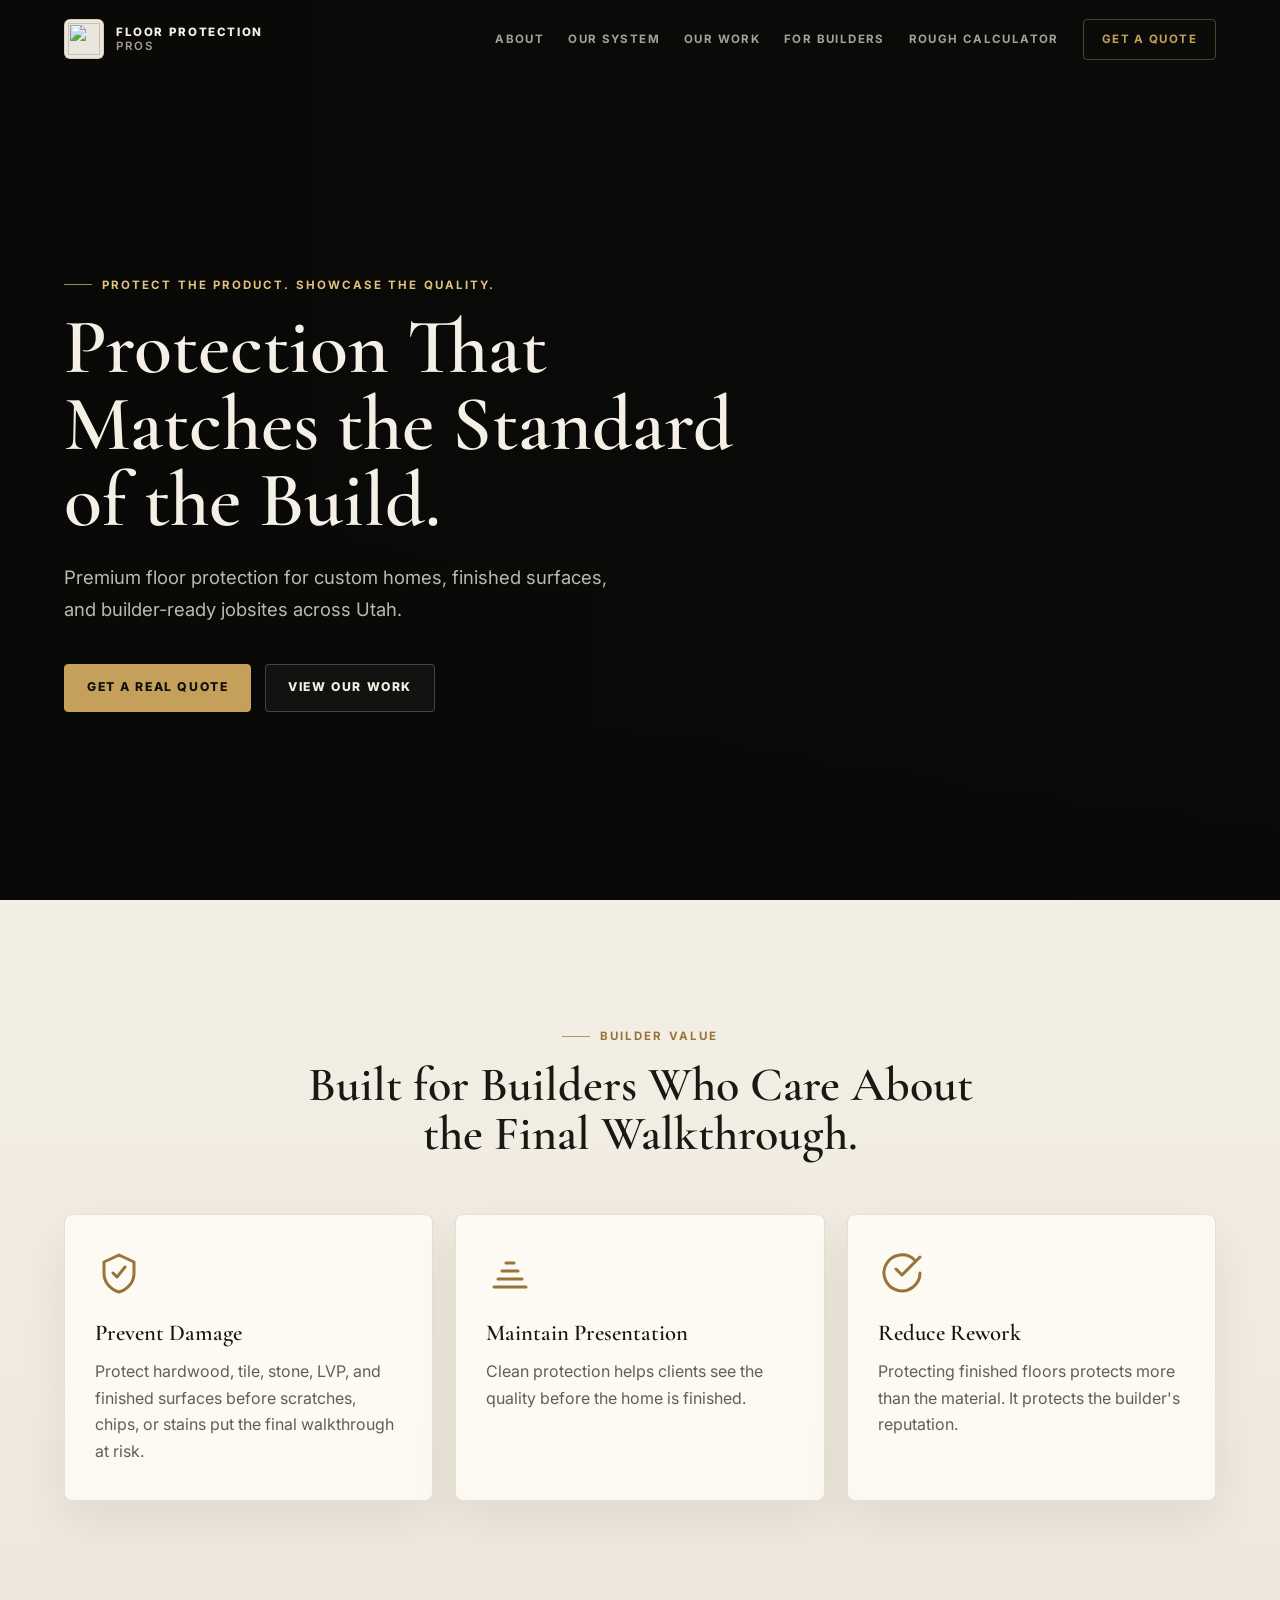
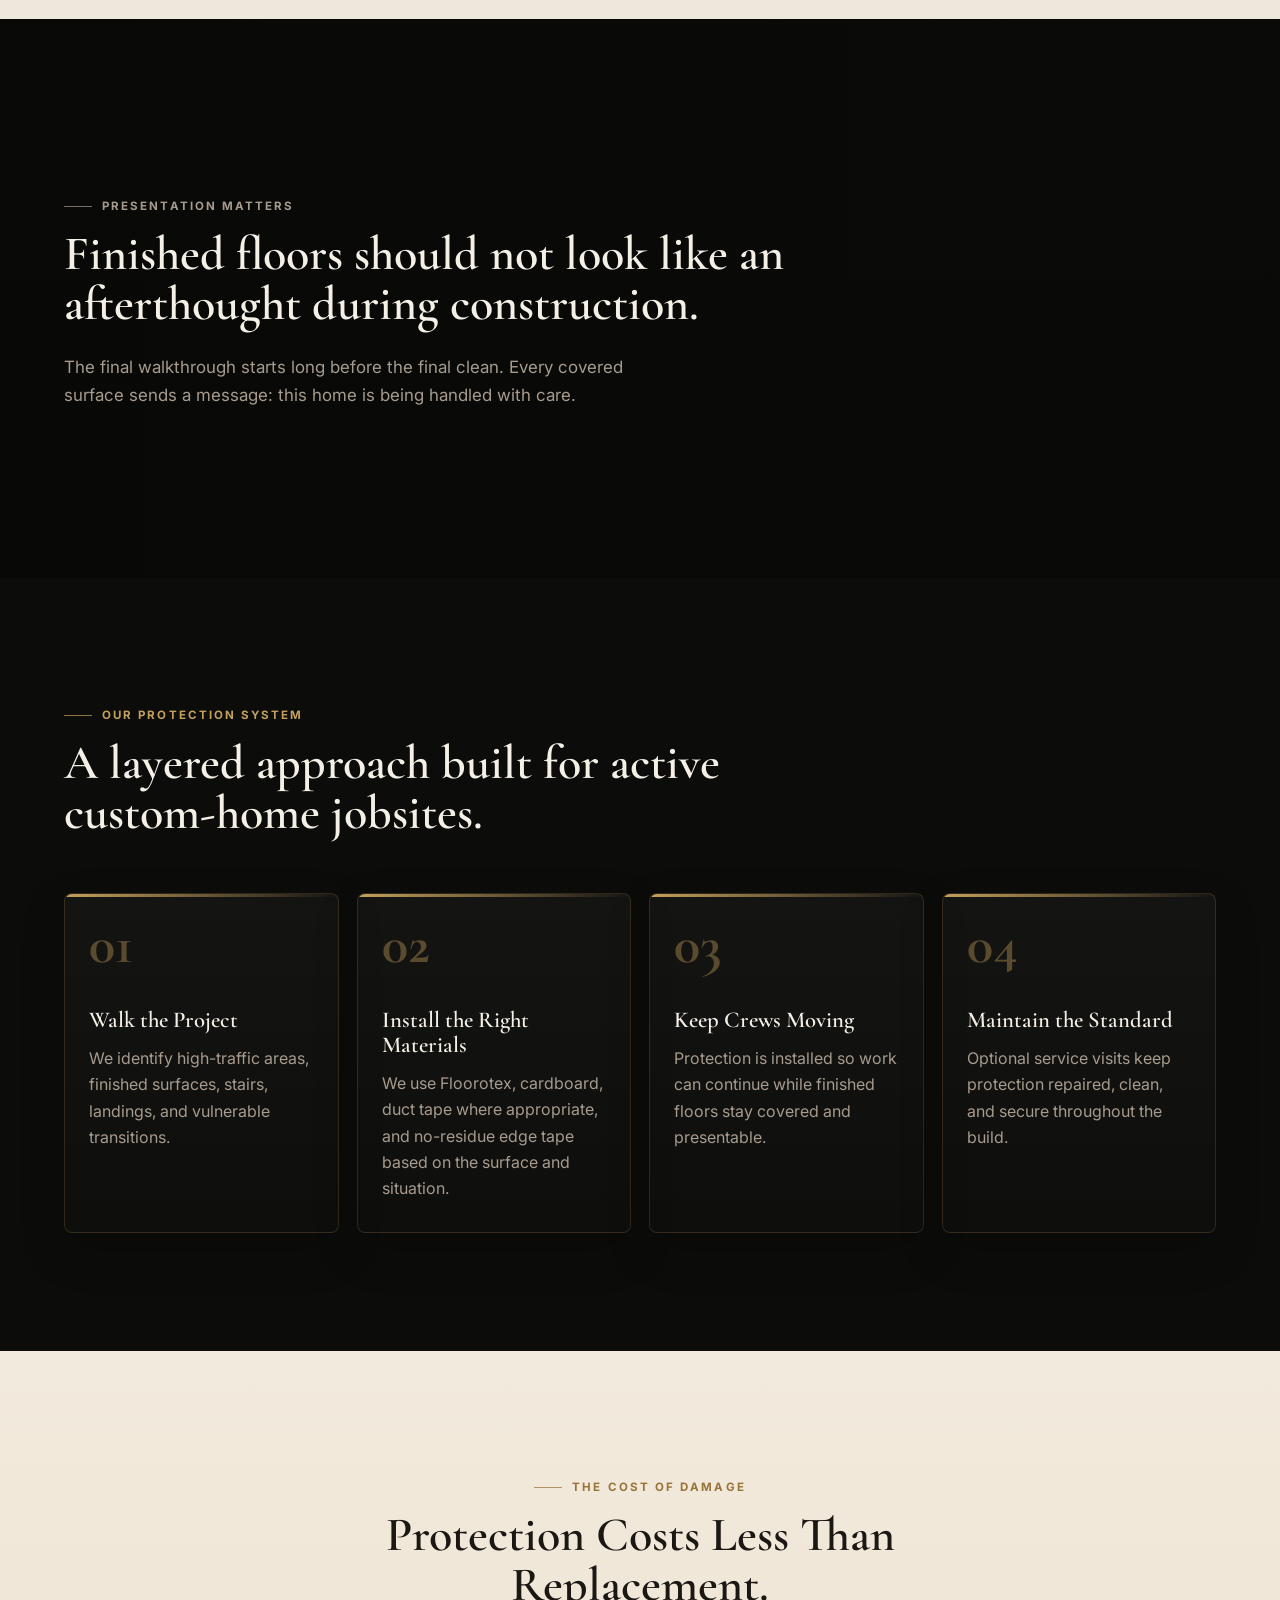
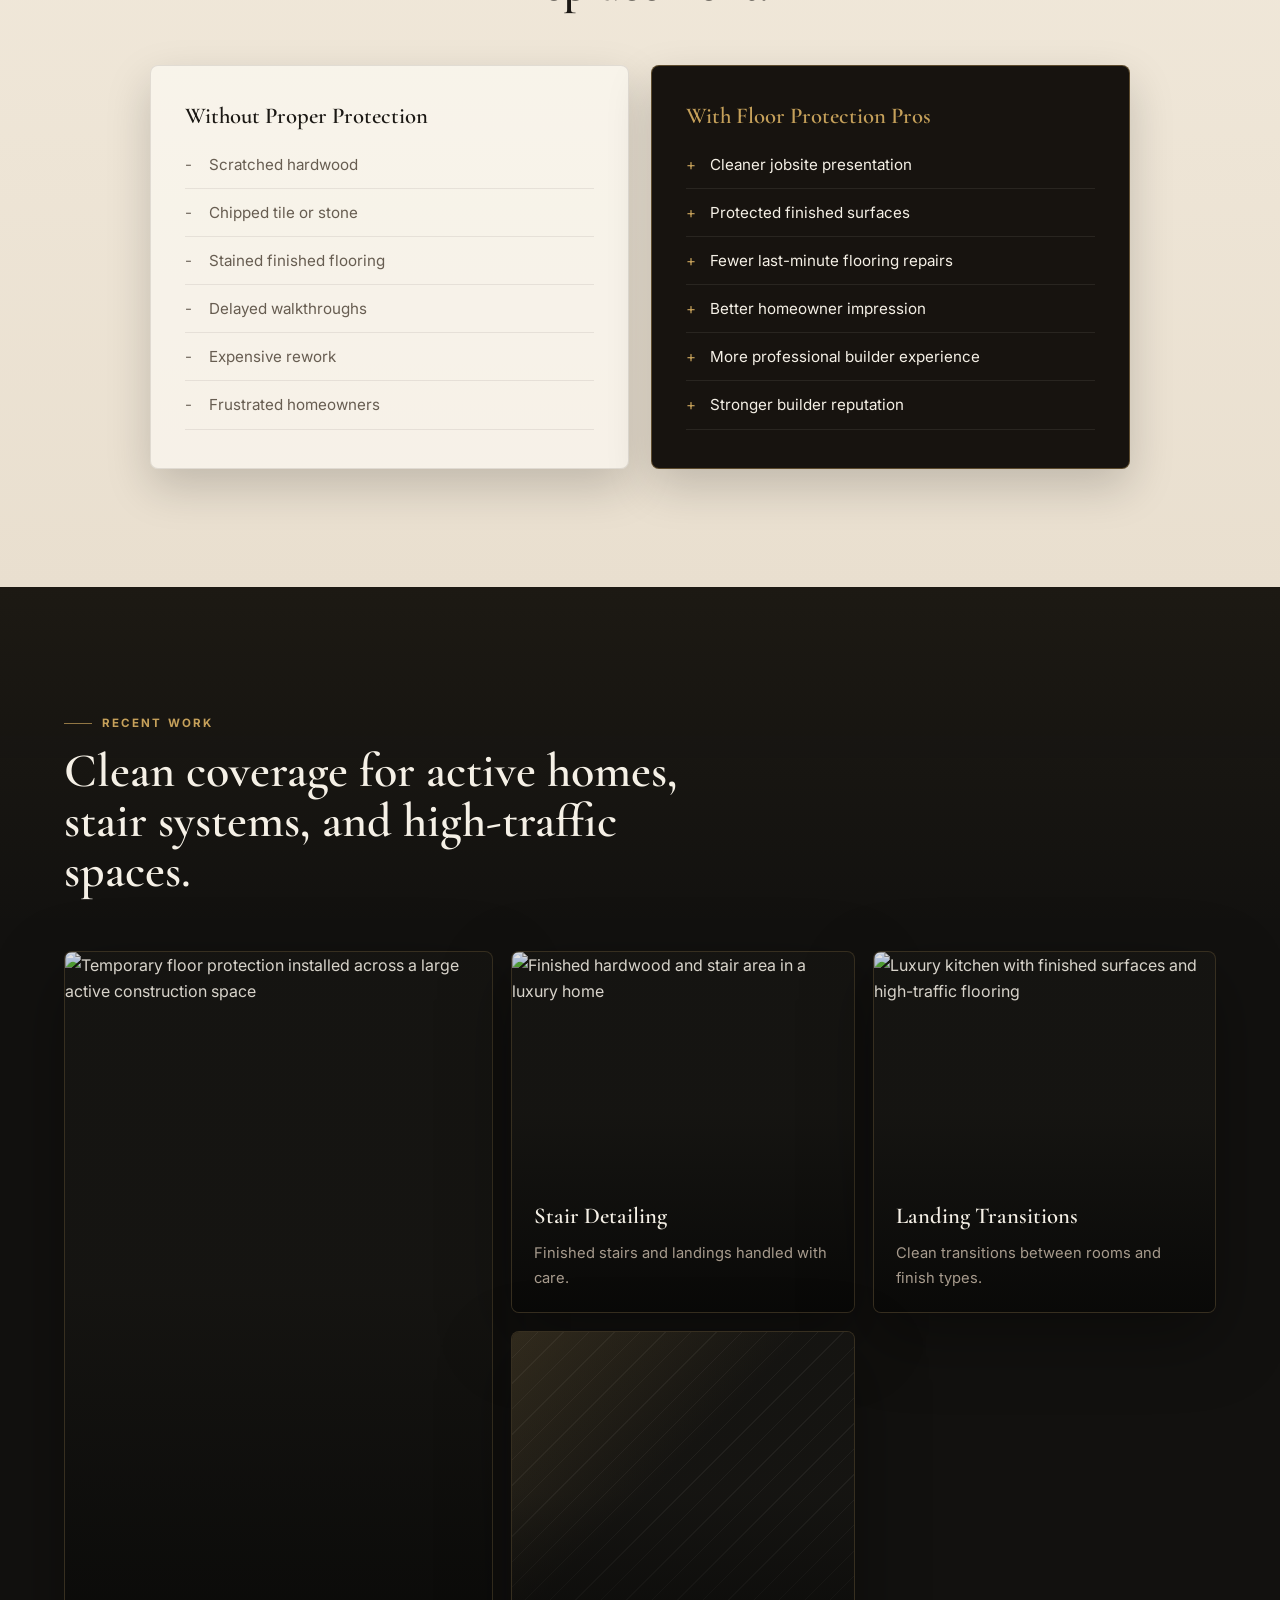
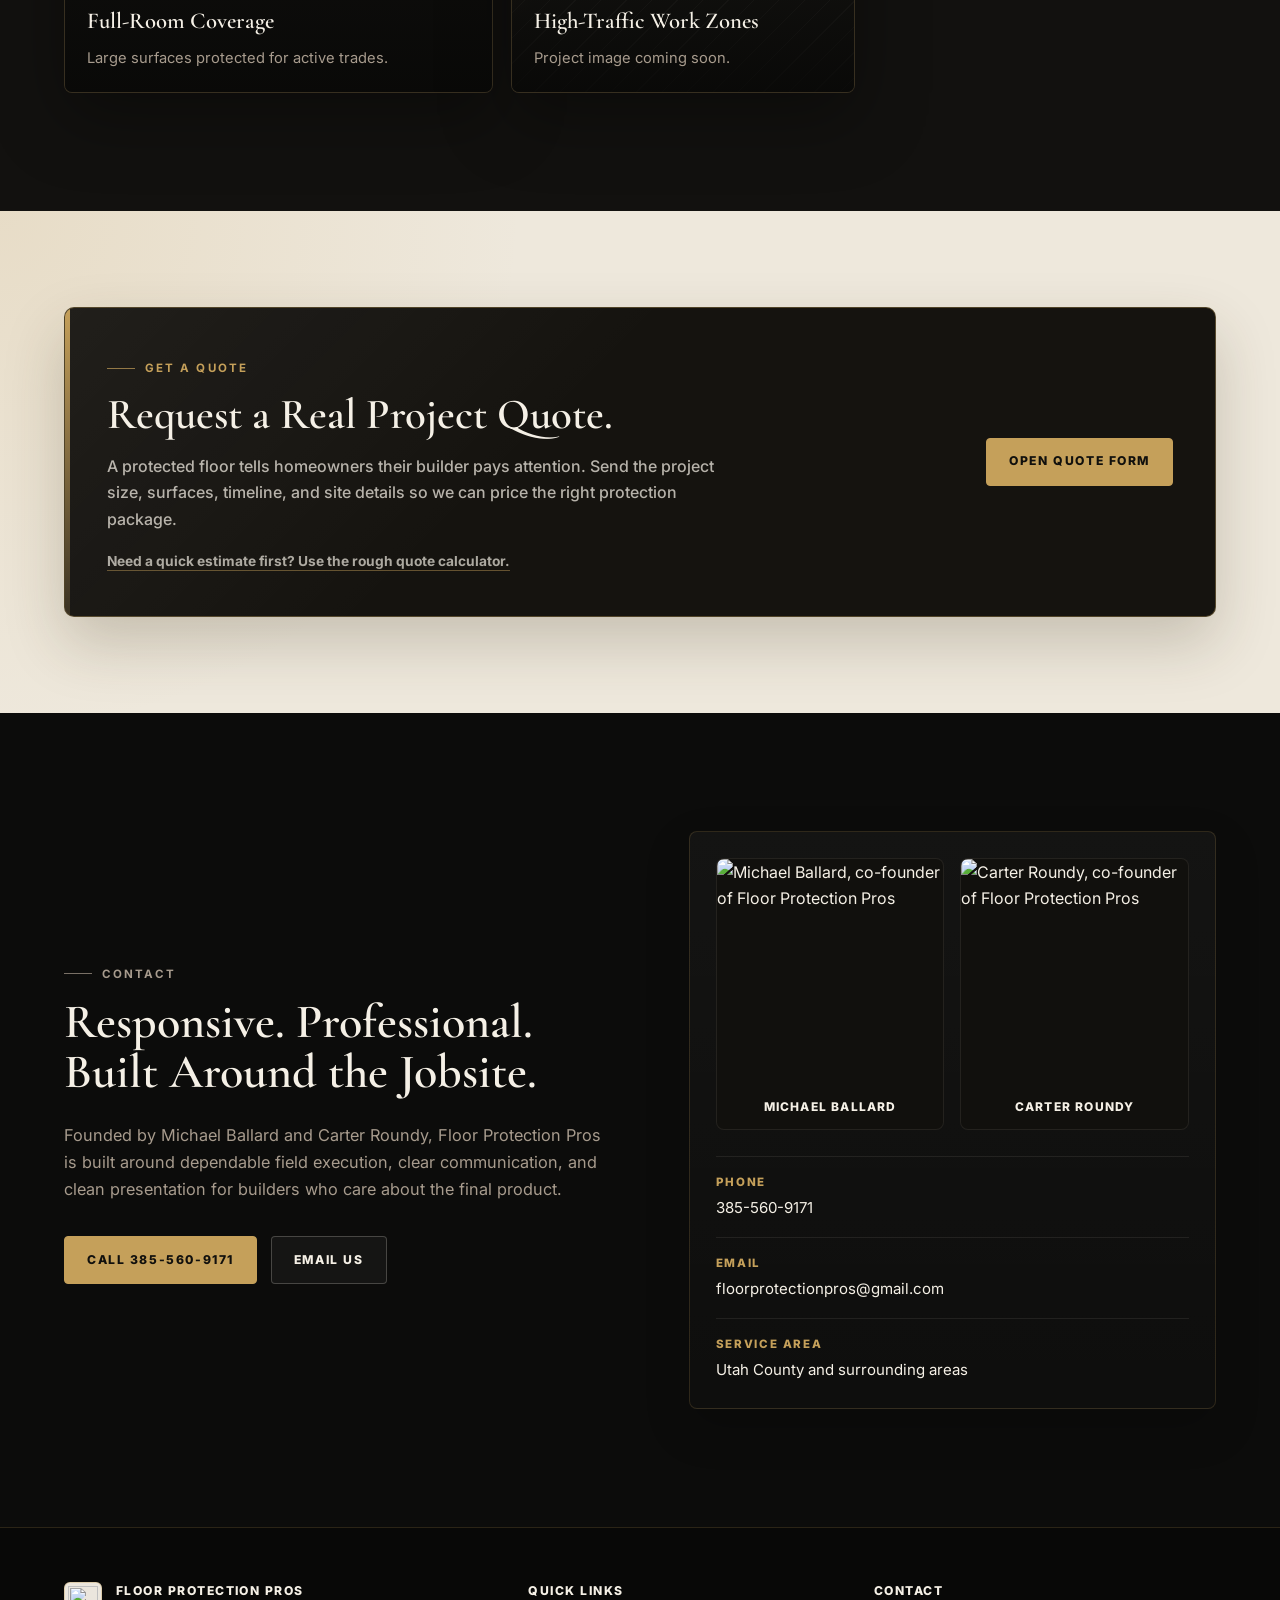
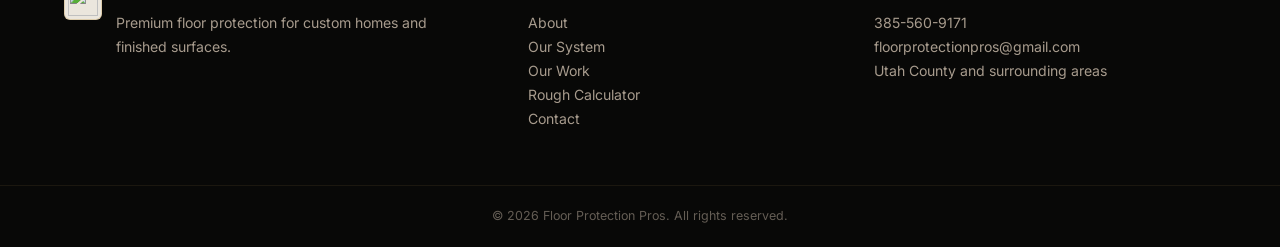
==== commit d1dcb877: "Add files via upload" ====
--- a/index.html
+++ b/index.html
@@ -3,202 +3,329 @@
 <head>
     <meta charset="UTF-8">
     <meta name="viewport" content="width=device-width, initial-scale=1.0">
-    <title>Floor Protection Pros | Premium Floor Protection for Luxury Custom Homes</title>
-    <meta name="description" content="Premium floor protection for custom homes, finished floors, and luxury construction projects across Utah. Professional service for builders and contractors.">
+    <title>Floor Protection Pros | Premium Floor Protection for Utah Custom Homes</title>
+    <meta name="description" content="Premium temporary floor protection for custom homes, finished surfaces, and builder-ready job sites across Utah County and surrounding areas.">
     <link rel="preconnect" href="https://fonts.googleapis.com">
     <link rel="preconnect" href="https://fonts.gstatic.com" crossorigin>
-    <link href="https://fonts.googleapis.com/css2?family=Cormorant+Garamond:wght@500;600;700&family=Inter:wght@400;600;700&display=swap" rel="stylesheet">
+    <link href="https://fonts.googleapis.com/css2?family=Cormorant+Garamond:wght@500;600;700&family=Inter:wght@400;500;600;700&display=swap" rel="stylesheet">
     <link rel="stylesheet" href="index.styles.css">
-    <style>
-        html {
-            scroll-behavior: smooth;
-        }
-    </style>
 </head>
-
 <body>
-    <nav class="nav">
-        <div class="nav-container">
-            <div class="brand-signature">
-                <div class="nav-logo">Floor Protection Pros</div>
-                <span class="nav-caption">Luxury home builders. Finished floors. Flawless protection.</span>
-            </div>
-            <div class="nav-actions">
-                <ul class="nav-links">
-                    <li><a href="#about">About</a></li>
-                    <li><a href="#system">Our System</a></li>
-                    <li><a href="#gallery">Gallery</a></li>
-                    <li><a href="#quote">For Builders</a></li>
-                </ul>
-                <a href="#quote" class="btn btn-nav">Get a Quote</a>
-            </div>
-        </div>
-    </nav>
-
-    <section id="hero" class="hero">
-        <div class="hero-overlay">
-            <span class="eyebrow">Premium floor protection for luxury homes across Utah</span>
-            <h1>Protection That Matches the Standard of the Build.</h1>
-            <p class="hero-subtitle">We preserve finished floors, maintain presentation, and protect luxury homes through every phase of construction.</p>
-            <div class="hero-buttons">
-                <a href="#quote" class="btn btn-primary">Get a Quote</a>
-                <a href="#system" class="btn btn-secondary">View Our System</a>
-            </div>
-        </div>
-    </section>
-
-    <section id="about" class="section section-features">
-        <div class="container">
-            <span class="eyebrow">Why Builders Choose Us</span>
-            <h2>We Protect What Matters Most.</h2>
-            <div class="feature-grid">
-                <div class="feature-card">
-                    <div class="feature-icon">🛡️</div>
-                    <h3>Prevent Damage</h3>
-                    <p>Keep high-end finishes intact from rough trade work to final staged walkthroughs.</p>
-                </div>
-                <div class="feature-card">
-                    <div class="feature-icon">✨</div>
-                    <h3>Maintain Presentation</h3>
-                    <p>Ensure the jobsite looks polished, professional, and client-ready at every stage.</p>
-                </div>
-                <div class="feature-card">
-                    <div class="feature-icon">🔧</div>
-                    <h3>Reduce Rework</h3>
-                    <p>Fewer repairs, fewer delays, and fewer last-minute surprises before closing.</p>
-                </div>
-            </div>
-        </div>
-    </section>
-
-    <section class="section section-statement">
-        <div class="container">
-            <div class="statement-panel">
-                <h2>Built for luxury homes. Installed with precision.</h2>
-                <p>Our multi-layer protection system is engineered specifically for custom homes and high-end finishes, so builders can move the project forward without compromising final flooring quality.</p>
-            </div>
-        </div>
-    </section>
-
-    <section id="system" class="section section-dark">
-        <div class="container">
-            <span class="eyebrow">Our Protection System</span>
-            <h2>A proven system. Quality materials. Flawless results.</h2>
-            <div class="system-grid">
-                <div class="system-card">
-                    <div class="system-icon">1</div>
-                    <h3>Premium Materials</h3>
-                    <p>We use Floorotex, construction board, and high-quality tape for maximum protection.</p>
-                </div>
-                <div class="system-card">
-                    <div class="system-icon">2</div>
-                    <h3>Detailed Installation</h3>
-                    <p>Every seam is taped. Every edge is sealed. No shortcuts.</p>
-                </div>
-                <div class="system-card">
-                    <div class="system-icon">3</div>
-                    <h3>Daily Maintenance</h3>
-                    <p>We inspect and maintain protection throughout the entire build to keep it performing.</p>
-                </div>
-                <div class="system-card">
-                    <div class="system-icon">4</div>
-                    <h3>Spotless Results</h3>
-                    <p>We remove protection cleanly so your floors are perfectly ready for close-out.</p>
-                </div>
-            </div>
-        </div>
-    </section>
-
-    <section class="section section-value">
-        <div class="container">
-            <h2>Protection Costs Less Than Replacement.</h2>
-            <div class="value-comparison">
-                <div class="value-card value-without">
-                    <h3>Without Protection</h3>
-                    <ul>
-                        <li>Scratched hardwood</li>
-                        <li>Damaged tile and stone</li>
-                        <li>Costly rework</li>
-                        <li>Project delays</li>
-                        <li>Unhappy homeowners</li>
-                    </ul>
-                </div>
-                <div class="value-card value-with">
-                    <h3>With Our System</h3>
-                    <ul>
-                        <li>Flawless finished floors</li>
-                        <li>On-time project delivery</li>
-                        <li>Happy homeowners</li>
-                        <li>Protected reputation</li>
-                        <li>Peace of mind</li>
-                    </ul>
-                </div>
-            </div>
-        </div>
-    </section>
-
-    <section id="gallery" class="section section-light">
-        <div class="container">
-            <span class="eyebrow">Recent Projects</span>
-            <h2>Proudly protecting Utah’s finest homes.</h2>
-            <div class="gallery-grid">
-                <div class="gallery-item">
-                    <img src="images/Teuschers_Dining_4675.webp" alt="Luxury dining room protection example" loading="lazy">
-                    <p class="gallery-caption">Project Image</p>
-                </div>
-                <div class="gallery-item">
-                    <img src="images/Teuschers_Kitchen_4715.webp" alt="Premium kitchen protection example" loading="lazy">
-                    <p class="gallery-caption">Project Image</p>
-                </div>
-                <div class="gallery-item">
-                    <img src="images/Teuschers_PBath_4825.webp" alt="Luxury bathroom protection example" loading="lazy">
-                    <p class="gallery-caption">Project Image</p>
-                </div>
-                <div class="gallery-item">
-                    <img src="images/Teuschers_Dining_4675.webp" alt="Luxury home protection example" loading="lazy">
-                    <p class="gallery-caption">Project Image</p>
-                </div>
-            </div>
-        </div>
-    </section>
-
-    <section id="quote" class="section section-cta">
-        <div class="container">
-            <h2>Get a Fast, Accurate Quote</h2>
-            <p>Send the plans, square footage, or rooms needing protection and we'll help estimate the right protection package for the project.</p>
-            <div class="cta-buttons">
-                <a href="mailto:floorprotectionpros@gmail.com" class="btn btn-primary">Request a Quote</a>
-                <a href="tel:3855609171" class="btn btn-secondary">Call / Text Us</a>
-            </div>
-        </div>
-    </section>
+    <div class="site-loader" id="siteLoader" aria-hidden="true">
+        <div class="site-loader-inner">
+            <img src="floor-protection-pros-shield.png" alt="">
+            <p>Floor Protection Pros</p>
+            <div class="loader-bar"><span></span></div>
+        </div>
+    </div>
+
+    <header class="nav" id="top">
+        <div class="nav-inner">
+            <a href="index.html" class="nav-logo" aria-label="Floor Protection Pros home">
+                <span class="logo-mark">
+                    <img src="floor-protection-pros-shield.png" alt="" aria-hidden="true">
+                </span>
+                <span class="logo-text">
+                    <span>Floor Protection</span>
+                    <span>Pros</span>
+                </span>
+            </a>
+
+            <nav class="nav-links" aria-label="Main navigation">
+                <a href="#about">About</a>
+                <a href="#system">Our System</a>
+                <a href="#work">Our Work</a>
+                <a href="#builders">For Builders</a>
+                <a href="QuoteTool.html">Rough Calculator</a>
+                <a href="contact.html" class="nav-cta" target="_blank" rel="noopener">Get a Quote</a>
+            </nav>
+
+            <button class="nav-hamburger" aria-label="Toggle menu" aria-expanded="false">
+                <span></span><span></span><span></span>
+            </button>
+        </div>
+
+        <div class="nav-mobile" aria-hidden="true">
+            <a href="#about">About</a>
+            <a href="#system">Our System</a>
+            <a href="#work">Our Work</a>
+            <a href="#builders">For Builders</a>
+            <a href="QuoteTool.html">Rough Calculator</a>
+            <a href="contact.html" target="_blank" rel="noopener">Get a Quote</a>
+        </div>
+    </header>
+
+    <main>
+        <section class="hero">
+            <div class="hero-bg" aria-hidden="true"></div>
+            <div class="hero-overlay" aria-hidden="true"></div>
+            <div class="container hero-content">
+                <p class="eyebrow hero-slogan">Protect the product. Showcase the quality.</p>
+                <h1>Protection That Matches the Standard of the Build.</h1>
+                <p>Premium floor protection for custom homes, finished surfaces, and builder-ready jobsites across Utah.</p>
+                <div class="hero-actions">
+                    <a href="contact.html" class="btn btn-primary" target="_blank" rel="noopener">Get a Real Quote</a>
+                    <a href="#work" class="btn btn-secondary">View Our Work</a>
+                </div>
+            </div>
+        </section>
+
+        <section class="section value-section" id="about">
+            <div class="container">
+                <div class="section-heading centered">
+                    <p class="eyebrow">Builder Value</p>
+                    <h2>Built for Builders Who Care About the Final Walkthrough.</h2>
+                </div>
+
+                <div class="value-grid">
+                    <article class="value-card">
+                        <span class="card-icon" aria-hidden="true">
+                            <svg viewBox="0 0 24 24" fill="none" stroke="currentColor" stroke-width="1.5" stroke-linecap="round" stroke-linejoin="round">
+                                <path d="M12 3 4.5 6.5v5.7c0 4.4 3.1 7.9 7.5 9.3 4.4-1.4 7.5-4.9 7.5-9.3V6.5L12 3Z"/>
+                                <path d="m9 12 2 2 4-5"/>
+                            </svg>
+                        </span>
+                        <h3>Prevent Damage</h3>
+                        <p>Protect hardwood, tile, stone, LVP, and finished surfaces before scratches, chips, or stains put the final walkthrough at risk.</p>
+                    </article>
+
+                    <article class="value-card">
+                        <span class="card-icon" aria-hidden="true">
+                            <svg viewBox="0 0 24 24" fill="none" stroke="currentColor" stroke-width="1.5" stroke-linecap="round" stroke-linejoin="round">
+                                <path d="M4 19h16"/>
+                                <path d="M6 15h12"/>
+                                <path d="M8 11h8"/>
+                                <path d="M10 7h4"/>
+                            </svg>
+                        </span>
+                        <h3>Maintain Presentation</h3>
+                        <p>Clean protection helps clients see the quality before the home is finished.</p>
+                    </article>
+
+                    <article class="value-card">
+                        <span class="card-icon" aria-hidden="true">
+                            <svg viewBox="0 0 24 24" fill="none" stroke="currentColor" stroke-width="1.5" stroke-linecap="round" stroke-linejoin="round">
+                                <path d="M21 12a9 9 0 1 1-2.6-6.4"/>
+                                <path d="m21 4-9 9-3-3"/>
+                            </svg>
+                        </span>
+                        <h3>Reduce Rework</h3>
+                        <p>Protecting finished floors protects more than the material. It protects the builder's reputation.</p>
+                    </article>
+                </div>
+            </div>
+        </section>
+
+        <section class="statement-section">
+            <div class="statement-bg" aria-hidden="true"></div>
+            <div class="statement-overlay" aria-hidden="true"></div>
+            <div class="container statement-content">
+                <p class="eyebrow">Presentation Matters</p>
+                <h2>Finished floors should not look like an afterthought during construction.</h2>
+                <p>The final walkthrough starts long before the final clean. Every covered surface sends a message: this home is being handled with care.</p>
+            </div>
+        </section>
+
+        <section class="section system-section" id="system">
+            <div class="container">
+                <div class="section-heading">
+                    <p class="eyebrow">Our Protection System</p>
+                    <h2>A layered approach built for active custom-home jobsites.</h2>
+                </div>
+
+                <div class="process-grid">
+                    <article class="process-step">
+                        <span>01</span>
+                        <h3>Walk the Project</h3>
+                        <p>We identify high-traffic areas, finished surfaces, stairs, landings, and vulnerable transitions.</p>
+                    </article>
+                    <article class="process-step">
+                        <span>02</span>
+                        <h3>Install the Right Materials</h3>
+                        <p>We use Floorotex, cardboard, duct tape where appropriate, and no-residue edge tape based on the surface and situation.</p>
+                    </article>
+                    <article class="process-step">
+                        <span>03</span>
+                        <h3>Keep Crews Moving</h3>
+                        <p>Protection is installed so work can continue while finished floors stay covered and presentable.</p>
+                    </article>
+                    <article class="process-step">
+                        <span>04</span>
+                        <h3>Maintain the Standard</h3>
+                        <p>Optional service visits keep protection repaired, clean, and secure throughout the build.</p>
+                    </article>
+                </div>
+            </div>
+        </section>
+
+        <section class="section comparison-section" id="builders">
+            <div class="container">
+                <div class="section-heading centered">
+                    <p class="eyebrow">The Cost of Damage</p>
+                    <h2>Protection Costs Less Than Replacement.</h2>
+                </div>
+
+                <div class="comparison-grid">
+                    <article class="comparison-panel muted-panel">
+                        <h3>Without Proper Protection</h3>
+                        <ul>
+                            <li>Scratched hardwood</li>
+                            <li>Chipped tile or stone</li>
+                            <li>Stained finished flooring</li>
+                            <li>Delayed walkthroughs</li>
+                            <li>Expensive rework</li>
+                            <li>Frustrated homeowners</li>
+                        </ul>
+                    </article>
+
+                    <article class="comparison-panel gold-panel">
+                        <h3>With Floor Protection Pros</h3>
+                        <ul>
+                            <li>Cleaner jobsite presentation</li>
+                            <li>Protected finished surfaces</li>
+                            <li>Fewer last-minute flooring repairs</li>
+                            <li>Better homeowner impression</li>
+                            <li>More professional builder experience</li>
+                            <li>Stronger builder reputation</li>
+                        </ul>
+                    </article>
+                </div>
+            </div>
+        </section>
+
+        <section class="section work-section" id="work">
+            <div class="container">
+                <div class="section-heading">
+                    <p class="eyebrow">Recent Work</p>
+                    <h2>Clean coverage for active homes, stair systems, and high-traffic spaces.</h2>
+                </div>
+
+                <div class="work-grid">
+                    <article class="work-card feature-work">
+                        <img src="IMG_0926.jpg" alt="Temporary floor protection installed across a large active construction space" loading="lazy">
+                        <div class="work-caption">
+                            <h3>Full-Room Coverage</h3>
+                            <p>Large surfaces protected for active trades.</p>
+                        </div>
+                    </article>
+
+                    <article class="work-card">
+                        <img src="Henrie-Tiek+007.webp" alt="Finished hardwood and stair area in a luxury home" loading="lazy">
+                        <div class="work-caption">
+                            <h3>Stair Detailing</h3>
+                            <p>Finished stairs and landings handled with care.</p>
+                        </div>
+                    </article>
+
+                    <article class="work-card">
+                        <img src="Teuschers_Kitchen_4715.webp" alt="Luxury kitchen with finished surfaces and high-traffic flooring" loading="lazy">
+                        <div class="work-caption">
+                            <h3>Landing Transitions</h3>
+                            <p>Clean transitions between rooms and finish types.</p>
+                        </div>
+                    </article>
+
+                    <article class="work-card placeholder-card">
+                        <div class="placeholder-art" aria-hidden="true"></div>
+                        <div class="work-caption">
+                            <h3>High-Traffic Work Zones</h3>
+                            <p>Project image coming soon.</p>
+                        </div>
+                    </article>
+                </div>
+            </div>
+        </section>
+
+        <section class="quote-band" id="quote">
+            <div class="container quote-band-inner">
+                <div>
+                    <p class="eyebrow dark-eyebrow">Get a Quote</p>
+                    <h2>Request a Real Project Quote.</h2>
+                    <p>A protected floor tells homeowners their builder pays attention. Send the project size, surfaces, timeline, and site details so we can price the right protection package.</p>
+                    <a href="QuoteTool.html" class="rough-link">Need a quick estimate first? Use the rough quote calculator.</a>
+                </div>
+                <a href="contact.html" class="btn btn-dark" target="_blank" rel="noopener">Open Quote Form</a>
+            </div>
+        </section>
+
+        <section class="section contact-section" id="contact">
+            <div class="container contact-layout">
+                <div class="contact-copy">
+                    <p class="eyebrow">Contact</p>
+                    <h2>Responsive. Professional. Built Around the Jobsite.</h2>
+                    <p>Founded by Michael Ballard and Carter Roundy, Floor Protection Pros is built around dependable field execution, clear communication, and clean presentation for builders who care about the final product.</p>
+
+                    <div class="contact-actions">
+                        <a href="tel:3855609171" class="btn btn-primary">Call 385-560-9171</a>
+                        <a href="mailto:floorprotectionpros@gmail.com" class="btn btn-secondary">Email Us</a>
+                    </div>
+                </div>
+
+                <div class="contact-panel">
+                    <div class="founders">
+                        <figure>
+                            <img src="michael-ballard-headshot.jpg" alt="Michael Ballard, co-founder of Floor Protection Pros" loading="lazy">
+                            <figcaption>Michael Ballard</figcaption>
+                        </figure>
+                        <figure>
+                            <img src="carter-roundy-headshot.jpg" alt="Carter Roundy, co-founder of Floor Protection Pros" loading="lazy">
+                            <figcaption>Carter Roundy</figcaption>
+                        </figure>
+                    </div>
+
+                    <dl class="contact-list">
+                        <div>
+                            <dt>Phone</dt>
+                            <dd><a href="tel:3855609171">385-560-9171</a></dd>
+                        </div>
+                        <div>
+                            <dt>Email</dt>
+                            <dd><a href="mailto:floorprotectionpros@gmail.com">floorprotectionpros@gmail.com</a></dd>
+                        </div>
+                        <div>
+                            <dt>Service Area</dt>
+                            <dd>Utah County and surrounding areas</dd>
+                        </div>
+                    </dl>
+                </div>
+            </div>
+        </section>
+    </main>
 
     <footer class="footer">
-        <div class="container">
-            <div class="footer-content">
-                <div class="footer-brand">
-                    <h3>Floor Protection Pros</h3>
-                    <p>Premium floor protection for luxury homes across Utah.</p>
-                </div>
-                <div class="footer-links">
-                    <a href="#about">About</a>
-                    <a href="#system">Our System</a>
-                    <a href="#protect">What We Protect</a>
-                    <a href="#gallery">Gallery</a>
-                    <a href="#quote">Get a Quote</a>
-                </div>
-                <div class="footer-contact">
-                    <p>Carter Roundy<br>
-                    Floor Protection Pros<br>
-                    385-560-9171<br>
-                    <a href="mailto:floorprotectionpros@gmail.com">floorprotectionpros@gmail.com</a></p>
-                    <p>Service Area: Utah County and surrounding areas</p>
-                </div>
-            </div>
-            <div class="footer-bottom">
-                <p>&copy; 2026 Floor Protection Pros. All rights reserved.</p>
-            </div>
+        <div class="container footer-inner">
+            <div class="footer-brand">
+                <span class="logo-mark footer-logo">
+                    <img src="floor-protection-pros-shield.png" alt="" aria-hidden="true">
+                </span>
+                <div>
+                    <p class="footer-name">Floor Protection Pros</p>
+                    <p class="footer-tagline">Premium floor protection for custom homes and finished surfaces.</p>
+                </div>
+            </div>
+
+            <nav class="footer-nav" aria-label="Footer navigation">
+                <p>Quick Links</p>
+                <a href="#about">About</a>
+                <a href="#system">Our System</a>
+                <a href="#work">Our Work</a>
+                <a href="QuoteTool.html">Rough Calculator</a>
+                <a href="#contact">Contact</a>
+            </nav>
+
+            <div class="footer-contact">
+                <p>Contact</p>
+                <a href="tel:3855609171">385-560-9171</a>
+                <a href="mailto:floorprotectionpros@gmail.com">floorprotectionpros@gmail.com</a>
+                <span>Utah County and surrounding areas</span>
+            </div>
+        </div>
+
+        <div class="footer-bottom">
+            <p>&copy; 2026 Floor Protection Pros. All rights reserved.</p>
         </div>
     </footer>
+
+    <script src="index.scripts.js"></script>
 </body>
 </html>
--- a/index.styles.css
+++ b/index.styles.css
@@ -1,645 +1,1100 @@
-﻿/* Reset and Base Styles */
-* {
-    margin: 0;
-    padding: 0;
-    box-sizing: border-box;
+:root {
+  --bg: #0c0c0b;
+  --bg-soft: #12110f;
+  --panel: #171613;
+  --panel-light: #1e1c18;
+  --cream: #eee8dc;
+  --cream-2: #e3d7c3;
+  --ink: #1b1814;
+  --ink-muted: #675d51;
+  --gold: #c5a05a;
+  --gold-dark: #987438;
+  --text: #f5f0e6;
+  --muted: #a79b8d;
+  --muted-2: #736a60;
+  --line: rgba(197, 160, 90, 0.18);
+  --line-strong: rgba(197, 160, 90, 0.38);
+  --shadow: 0 24px 70px rgba(0, 0, 0, 0.34);
+  --serif: "Cormorant Garamond", Georgia, serif;
+  --sans: "Inter", "Segoe UI", system-ui, sans-serif;
+  --ease: 220ms ease;
+}
+
+*,
+*::before,
+*::after {
+  box-sizing: border-box;
+  margin: 0;
+  padding: 0;
 }
 
 html {
-    scroll-behavior: smooth;
+  scroll-behavior: smooth;
 }
 
 body {
-    font-family: 'Inter', sans-serif;
-    font-size: 16px;
-    line-height: 1.6;
-    color: #F5F1E8;
-    background-color: #111111;
-    scroll-padding-top: 100px;
+  background: var(--bg);
+  color: var(--text);
+  font-family: var(--sans);
+  font-size: 16px;
+  line-height: 1.65;
+  -webkit-font-smoothing: antialiased;
+}
+
+img,
+svg {
+  display: block;
+}
+
+img {
+  max-width: 100%;
 }
 
 a {
-    color: inherit;
-}
-
-img {
-    display: block;
-    max-width: 100%;
-}
-
-/* Navigation */
+  color: inherit;
+  text-decoration: none;
+}
+
+ul {
+  list-style: none;
+}
+
+[id] {
+  scroll-margin-top: 90px;
+}
+
+.container {
+  width: min(90%, 1160px);
+  margin-inline: auto;
+}
+
+.section {
+  padding-block: 118px;
+}
+
+.site-loader {
+  position: fixed;
+  inset: 0;
+  z-index: 9999;
+  display: grid;
+  place-items: center;
+  background:
+    radial-gradient(circle at center, rgba(197, 160, 90, 0.08), transparent 34%),
+    var(--bg);
+  transition: opacity 480ms ease, visibility 480ms ease;
+}
+
+.site-loader.is-hidden {
+  opacity: 0;
+  visibility: hidden;
+  pointer-events: none;
+}
+
+.site-loader-inner {
+  width: min(270px, 72vw);
+  text-align: center;
+}
+
+.site-loader img {
+  width: 76px;
+  height: 76px;
+  object-fit: contain;
+  margin: 0 auto 20px;
+  padding: 6px;
+  background: rgba(245, 240, 230, 0.96);
+  border: 1px solid var(--line-strong);
+  border-radius: 8px;
+}
+
+.site-loader p {
+  color: var(--text);
+  font-size: 0.72rem;
+  font-weight: 800;
+  letter-spacing: 0.16em;
+  line-height: 1.4;
+  margin-bottom: 18px;
+  text-transform: uppercase;
+}
+
+.loader-bar {
+  height: 3px;
+  overflow: hidden;
+  background: rgba(245, 240, 230, 0.14);
+  border-radius: 999px;
+}
+
+.loader-bar span {
+  display: block;
+  width: 100%;
+  height: 100%;
+  background: var(--gold);
+  transform-origin: left;
+  animation: loaderFill 1100ms ease forwards;
+}
+
+@keyframes loaderFill {
+  from { transform: scaleX(0); }
+  to { transform: scaleX(1); }
+}
+
+.eyebrow {
+  display: inline-flex;
+  align-items: center;
+  gap: 10px;
+  color: var(--gold);
+  font-size: 0.72rem;
+  font-weight: 700;
+  letter-spacing: 0.18em;
+  line-height: 1.4;
+  margin-bottom: 16px;
+  text-transform: uppercase;
+}
+
+.eyebrow::before {
+  content: "";
+  width: 28px;
+  height: 1px;
+  background: currentColor;
+  opacity: 0.7;
+}
+
+.dark-eyebrow {
+  color: #2a2113;
+}
+
+.section-heading {
+  max-width: 690px;
+  margin-bottom: 54px;
+}
+
+.section-heading.centered {
+  margin-inline: auto;
+  text-align: center;
+}
+
+.section-heading.centered .eyebrow {
+  justify-content: center;
+}
+
+h1,
+h2,
+h3 {
+  font-family: var(--serif);
+  font-weight: 600;
+  letter-spacing: 0;
+}
+
+h1 {
+  max-width: 720px;
+  font-size: clamp(2.85rem, 6.1vw, 5.25rem);
+  line-height: 0.98;
+}
+
+h2 {
+  color: var(--text);
+  font-size: clamp(1.95rem, 3.75vw, 3.35rem);
+  line-height: 1.04;
+}
+
+h3 {
+  font-size: 1.42rem;
+  line-height: 1.1;
+}
+
+.btn {
+  display: inline-flex;
+  align-items: center;
+  justify-content: center;
+  min-height: 48px;
+  padding: 13px 22px;
+  border: 1px solid transparent;
+  border-radius: 4px;
+  font-size: 0.76rem;
+  font-weight: 800;
+  letter-spacing: 0.13em;
+  line-height: 1.2;
+  text-transform: uppercase;
+  transition: background var(--ease), border-color var(--ease), color var(--ease), transform var(--ease);
+  white-space: nowrap;
+}
+
+.btn:hover {
+  transform: translateY(-1px);
+}
+
+.btn:focus-visible {
+  outline: 2px solid var(--gold);
+  outline-offset: 4px;
+}
+
+.btn-primary {
+  background: var(--gold);
+  border-color: var(--gold);
+  color: #11100d;
+}
+
+.btn-primary:hover {
+  background: #d2b16e;
+  border-color: #d2b16e;
+}
+
+.btn-secondary {
+  background: rgba(255, 255, 255, 0.04);
+  border-color: rgba(245, 240, 230, 0.22);
+  color: var(--text);
+}
+
+.btn-secondary:hover {
+  border-color: var(--gold);
+  color: var(--gold);
+}
+
+.btn-dark {
+  background: #11100d;
+  border-color: #11100d;
+  color: var(--text);
+}
+
+.btn-dark:hover {
+  background: #211c14;
+  border-color: #211c14;
+}
+
+.quote-band .btn-dark {
+  background: var(--gold);
+  border-color: var(--gold);
+  color: #11100d;
+}
+
+.quote-band .btn-dark:hover {
+  background: #d2b16e;
+  border-color: #d2b16e;
+}
+
 .nav {
-    position: fixed;
-    top: 0;
+  position: fixed;
+  inset: 0 0 auto;
+  z-index: 50;
+  transition: background var(--ease), border-color var(--ease), box-shadow var(--ease);
+}
+
+.nav.scrolled {
+  background: rgba(10, 10, 9, 0.94);
+  border-bottom: 1px solid var(--line);
+  box-shadow: 0 14px 34px rgba(0, 0, 0, 0.24);
+  backdrop-filter: blur(14px);
+}
+
+.nav-inner {
+  display: flex;
+  align-items: center;
+  justify-content: space-between;
+  gap: 24px;
+  min-height: 78px;
+  padding-inline: 5%;
+}
+
+.nav-logo {
+  display: inline-flex;
+  align-items: center;
+  gap: 12px;
+}
+
+.logo-mark,
+.nav-logo-badge,
+.footer-badge {
+  display: grid;
+  place-items: center;
+  width: 40px;
+  height: 40px;
+  padding: 3px;
+  background: rgba(245, 240, 230, 0.96);
+  border: 1px solid var(--line-strong);
+  border-radius: 6px;
+  overflow: hidden;
+  flex: 0 0 auto;
+}
+
+.logo-mark img,
+.nav-logo-badge img,
+.footer-badge img {
+  width: 100%;
+  height: 100%;
+  object-fit: contain;
+}
+
+.logo-text,
+.nav-logo-wordmark {
+  display: flex;
+  flex-direction: column;
+  color: var(--text);
+  font-size: 0.72rem;
+  font-weight: 800;
+  letter-spacing: 0.14em;
+  line-height: 1.25;
+  text-transform: uppercase;
+}
+
+.logo-text span:last-child,
+.nav-logo-sub {
+  color: var(--muted);
+  font-weight: 600;
+}
+
+.nav-logo-name {
+  color: var(--text);
+}
+
+.nav-links {
+  display: flex;
+  align-items: center;
+  gap: 24px;
+}
+
+.nav-links a {
+  color: rgba(245, 240, 230, 0.66);
+  font-size: 0.72rem;
+  font-weight: 700;
+  letter-spacing: 0.12em;
+  text-transform: uppercase;
+  transition: color var(--ease);
+}
+
+.nav-links a:hover {
+  color: var(--gold);
+}
+
+.nav-links .nav-cta {
+  padding: 10px 18px;
+  border: 1px solid var(--line-strong);
+  border-radius: 4px;
+  color: var(--gold);
+}
+
+.nav-links .nav-cta:hover {
+  background: var(--gold);
+  color: #11100d;
+}
+
+.nav-hamburger {
+  display: none;
+  flex-direction: column;
+  gap: 5px;
+  padding: 8px;
+  background: transparent;
+  border: 0;
+  cursor: pointer;
+}
+
+.nav-hamburger span {
+  width: 24px;
+  height: 1.5px;
+  background: var(--text);
+  transition: transform var(--ease), opacity var(--ease);
+}
+
+.nav-hamburger.open span:nth-child(1) {
+  transform: translateY(6.5px) rotate(45deg);
+}
+
+.nav-hamburger.open span:nth-child(2) {
+  opacity: 0;
+}
+
+.nav-hamburger.open span:nth-child(3) {
+  transform: translateY(-6.5px) rotate(-45deg);
+}
+
+.nav-mobile {
+  display: none;
+  flex-direction: column;
+  padding: 4px 5% 22px;
+  background: rgba(10, 10, 9, 0.98);
+  border-top: 1px solid var(--line);
+}
+
+.nav-mobile.open {
+  display: flex;
+}
+
+.nav-mobile a {
+  padding-block: 13px;
+  border-bottom: 1px solid rgba(197, 160, 90, 0.1);
+  color: rgba(245, 240, 230, 0.74);
+  font-size: 0.78rem;
+  font-weight: 700;
+  letter-spacing: 0.12em;
+  text-transform: uppercase;
+}
+
+.hero {
+  position: relative;
+  display: flex;
+  align-items: center;
+  min-height: 760px;
+  height: 100svh;
+  overflow: hidden;
+}
+
+.hero-bg {
+  position: absolute;
+  inset: 0;
+  background: url("IMG_0926.jpg") center / cover no-repeat;
+  transform: scale(1.02);
+}
+
+.hero-overlay {
+  position: absolute;
+  inset: 0;
+  background:
+    linear-gradient(90deg, rgba(8, 8, 7, 0.84) 0%, rgba(8, 8, 7, 0.58) 50%, rgba(8, 8, 7, 0.34) 100%),
+    linear-gradient(0deg, rgba(8, 8, 7, 0.66) 0%, rgba(8, 8, 7, 0.08) 54%);
+}
+
+.hero-content {
+  position: relative;
+  z-index: 1;
+  padding-top: 78px;
+}
+
+.hero-content p:not(.eyebrow) {
+  max-width: 560px;
+  margin-top: 22px;
+  color: rgba(245, 240, 230, 0.76);
+  font-size: clamp(1rem, 1.5vw, 1.16rem);
+  line-height: 1.75;
+}
+
+.hero-slogan {
+  color: #e2c27b;
+}
+
+.hero-actions {
+  display: flex;
+  flex-wrap: wrap;
+  gap: 14px;
+  margin-top: 38px;
+}
+
+.value-section {
+  background:
+    linear-gradient(180deg, #f4efe5, var(--cream));
+  color: var(--ink);
+}
+
+.value-grid {
+  display: grid;
+  grid-template-columns: repeat(3, 1fr);
+  gap: 22px;
+}
+
+.value-card,
+.process-step,
+.comparison-panel,
+.contact-panel {
+  background: linear-gradient(180deg, rgba(255, 255, 255, 0.035), rgba(255, 255, 255, 0.012));
+  border: 1px solid var(--line);
+  border-radius: 8px;
+  box-shadow: 0 18px 45px rgba(0, 0, 0, 0.18);
+}
+
+.value-card {
+  background: rgba(255, 253, 248, 0.82);
+  border-color: rgba(113, 86, 43, 0.16);
+  padding: 34px 30px 36px;
+  box-shadow: 0 18px 45px rgba(56, 43, 25, 0.08);
+}
+
+.card-icon {
+  display: grid;
+  place-items: center;
+  width: 48px;
+  height: 48px;
+  margin-bottom: 24px;
+  color: var(--gold);
+}
+
+.card-icon svg {
+  width: 48px;
+  height: 48px;
+}
+
+.value-card h3,
+.process-step h3,
+.comparison-panel h3,
+.work-caption h3 {
+  color: var(--text);
+  margin-bottom: 12px;
+}
+
+.value-section .section-heading h2,
+.value-card h3 {
+  color: var(--ink);
+}
+
+.value-section .eyebrow,
+.value-card .card-icon {
+  color: var(--gold-dark);
+}
+
+.value-card p,
+.process-step p,
+.work-caption p,
+.contact-copy p,
+.quote-band p,
+.statement-content p {
+  color: var(--muted);
+}
+
+.value-card p {
+  color: var(--ink-muted);
+}
+
+.statement-section {
+  position: relative;
+  min-height: 560px;
+  display: flex;
+  align-items: center;
+  overflow: hidden;
+}
+
+.statement-bg {
+  position: absolute;
+  inset: 0;
+  background: url("Henrie-Tiek+007.webp") center / cover no-repeat;
+}
+
+.statement-overlay {
+  position: absolute;
+  inset: 0;
+  background:
+    linear-gradient(90deg, rgba(8, 8, 7, 0.8), rgba(8, 8, 7, 0.34)),
+    linear-gradient(0deg, rgba(8, 8, 7, 0.62), rgba(8, 8, 7, 0.16));
+}
+
+.statement-content {
+  position: relative;
+  z-index: 1;
+}
+
+.statement-content h2 {
+  max-width: 760px;
+}
+
+.statement-content p:not(.eyebrow) {
+  max-width: 560px;
+  margin-top: 24px;
+  font-size: 1.06rem;
+}
+
+.system-section,
+.contact-section {
+  background: var(--bg);
+}
+
+.comparison-section {
+  background: linear-gradient(180deg, #f2eadc, #e9dfcf);
+  color: var(--ink);
+}
+
+.process-grid {
+  display: grid;
+  grid-template-columns: repeat(4, 1fr);
+  gap: 18px;
+}
+
+.process-step {
+  position: relative;
+  min-height: 300px;
+  padding: 30px 24px;
+  overflow: hidden;
+}
+
+.process-step::before {
+  content: "";
+  position: absolute;
+  top: 0;
+  left: 0;
+  width: 100%;
+  height: 3px;
+  background: linear-gradient(90deg, var(--gold), transparent);
+}
+
+.process-step span {
+  display: block;
+  margin-bottom: 40px;
+  color: rgba(197, 160, 90, 0.4);
+  font-family: var(--serif);
+  font-size: 3.4rem;
+  font-weight: 700;
+  line-height: 0.8;
+}
+
+.comparison-grid {
+  display: grid;
+  grid-template-columns: 1fr 1fr;
+  gap: 22px;
+  max-width: 980px;
+  margin-inline: auto;
+}
+
+.comparison-panel {
+  padding: 38px 34px;
+}
+
+.muted-panel {
+  background: rgba(255, 253, 248, 0.58);
+  border-color: rgba(62, 53, 43, 0.12);
+}
+
+.gold-panel {
+  background: #17130f;
+  border-color: rgba(197, 160, 90, 0.4);
+}
+
+.comparison-section .section-heading h2,
+.muted-panel h3 {
+  color: var(--ink);
+}
+
+.comparison-section .eyebrow {
+  color: var(--gold-dark);
+}
+
+.gold-panel h3 {
+  color: var(--gold);
+}
+
+.comparison-panel li {
+  position: relative;
+  padding: 11px 0 11px 24px;
+  border-bottom: 1px solid rgba(62, 53, 43, 0.09);
+  color: var(--ink-muted);
+  font-size: 0.95rem;
+}
+
+.comparison-panel li::before {
+  position: absolute;
+  left: 0;
+  top: 11px;
+  color: var(--gold);
+}
+
+.muted-panel li::before {
+  content: "-";
+  color: var(--muted-2);
+}
+
+.gold-panel li {
+  color: var(--text);
+  border-bottom-color: rgba(245, 240, 230, 0.08);
+}
+
+.gold-panel li::before {
+  content: "+";
+}
+
+.work-section {
+  background:
+    linear-gradient(180deg, rgba(197, 160, 90, 0.06), transparent 28%),
+    var(--bg-soft);
+}
+
+.work-grid {
+  display: grid;
+  grid-template-columns: 1.25fr 1fr 1fr;
+  gap: 18px;
+}
+
+.work-card {
+  position: relative;
+  min-height: 360px;
+  border: 1px solid var(--line);
+  border-radius: 8px;
+  overflow: hidden;
+  background: var(--panel);
+  box-shadow: var(--shadow);
+}
+
+.feature-work {
+  grid-row: span 2;
+  min-height: 738px;
+}
+
+.work-card img,
+.placeholder-art {
+  width: 100%;
+  height: 100%;
+  min-height: inherit;
+  object-fit: cover;
+}
+
+.work-card::after {
+  content: "";
+  position: absolute;
+  inset: 0;
+  background: linear-gradient(0deg, rgba(7, 7, 6, 0.86), rgba(7, 7, 6, 0.12) 55%);
+}
+
+.work-caption {
+  position: absolute;
+  z-index: 1;
+  left: 22px;
+  right: 22px;
+  bottom: 22px;
+}
+
+.work-caption p {
+  font-size: 0.92rem;
+}
+
+.placeholder-card {
+  display: grid;
+}
+
+.placeholder-art {
+  background:
+    linear-gradient(135deg, rgba(197, 160, 90, 0.18), transparent 42%),
+    repeating-linear-gradient(135deg, rgba(245, 240, 230, 0.06) 0 1px, transparent 1px 18px),
+    #171613;
+}
+
+.quote-band {
+  padding-block: 96px;
+  background:
+    radial-gradient(circle at top left, rgba(197, 160, 90, 0.16), transparent 38%),
+    var(--cream);
+  color: var(--text);
+}
+
+.quote-band-inner {
+  position: relative;
+  display: flex;
+  align-items: center;
+  justify-content: space-between;
+  gap: 40px;
+  padding: 42px;
+  background:
+    linear-gradient(135deg, rgba(255, 255, 255, 0.05), transparent 42%),
+    #15130f;
+  border: 1px solid rgba(197, 160, 90, 0.34);
+  border-radius: 10px;
+  box-shadow: 0 26px 60px rgba(61, 48, 29, 0.22);
+  overflow: hidden;
+}
+
+.quote-band-inner::before {
+  content: "";
+  position: absolute;
+  inset: 0 auto 0 0;
+  width: 5px;
+  background: linear-gradient(180deg, var(--gold), rgba(197, 160, 90, 0.18));
+}
+
+.quote-band h2 {
+  color: var(--text);
+  font-size: clamp(1.95rem, 3.35vw, 3rem);
+}
+
+.quote-band p:not(.eyebrow) {
+  max-width: 620px;
+  margin-top: 16px;
+  color: rgba(245, 240, 230, 0.72);
+  font-weight: 500;
+}
+
+.quote-band .dark-eyebrow {
+  color: var(--gold);
+}
+
+.rough-link {
+  display: inline-flex;
+  margin-top: 18px;
+  color: rgba(245, 240, 230, 0.68);
+  font-size: 0.86rem;
+  font-weight: 700;
+  text-decoration: underline;
+  text-decoration-color: rgba(197, 160, 90, 0.45);
+  text-underline-offset: 4px;
+  transition: color var(--ease), text-decoration-color var(--ease);
+}
+
+.rough-link:hover {
+  color: var(--gold);
+  text-decoration-color: var(--gold);
+}
+
+.contact-layout {
+  display: grid;
+  grid-template-columns: 1fr 0.95fr;
+  gap: 70px;
+  align-items: center;
+}
+
+.contact-copy h2 {
+  max-width: 650px;
+}
+
+.contact-copy p:not(.eyebrow) {
+  max-width: 620px;
+  margin-top: 24px;
+  font-size: 1.02rem;
+}
+
+.contact-actions {
+  display: flex;
+  flex-wrap: wrap;
+  gap: 14px;
+  margin-top: 34px;
+}
+
+.contact-panel {
+  padding: 26px;
+}
+
+.founders {
+  display: grid;
+  grid-template-columns: 1fr 1fr;
+  gap: 16px;
+  margin-bottom: 26px;
+}
+
+.founders figure {
+  overflow: hidden;
+  border: 1px solid rgba(245, 240, 230, 0.08);
+  border-radius: 8px;
+  background: #11100d;
+}
+
+.founders img {
+  width: 100%;
+  aspect-ratio: 1 / 1;
+  object-fit: cover;
+}
+
+.founders figcaption {
+  padding: 12px;
+  color: var(--text);
+  font-size: 0.75rem;
+  font-weight: 800;
+  letter-spacing: 0.1em;
+  text-align: center;
+  text-transform: uppercase;
+}
+
+.contact-list {
+  display: grid;
+  gap: 16px;
+}
+
+.contact-list div {
+  padding-top: 16px;
+  border-top: 1px solid rgba(245, 240, 230, 0.08);
+}
+
+.contact-list dt {
+  color: var(--gold);
+  font-size: 0.72rem;
+  font-weight: 800;
+  letter-spacing: 0.14em;
+  margin-bottom: 4px;
+  text-transform: uppercase;
+}
+
+.contact-list dd,
+.contact-list a {
+  color: var(--text);
+  font-size: 0.94rem;
+  overflow-wrap: anywhere;
+}
+
+.contact-list a:hover {
+  color: var(--gold);
+}
+
+.footer {
+  background: #080807;
+  border-top: 1px solid var(--line);
+}
+
+.footer-inner {
+  display: grid;
+  grid-template-columns: 1.4fr 1fr 1.15fr;
+  gap: 48px;
+  padding-block: 54px;
+}
+
+.footer-brand {
+  display: flex;
+  align-items: flex-start;
+  gap: 14px;
+}
+
+.footer-logo,
+.footer-badge {
+  width: 38px;
+  height: 38px;
+}
+
+.footer-name,
+.footer-nav p,
+.footer-contact p,
+.footer-col-label {
+  color: var(--text);
+  font-size: 0.76rem;
+  font-weight: 800;
+  letter-spacing: 0.12em;
+  line-height: 1.4;
+  margin-bottom: 12px;
+  text-transform: uppercase;
+}
+
+.footer-tagline,
+.footer-nav a,
+.footer-contact a,
+.footer-contact span,
+.footer-contact-col a,
+.footer-contact-col p {
+  display: block;
+  color: var(--muted);
+  font-size: 0.88rem;
+  line-height: 1.7;
+}
+
+.footer-nav a:hover,
+.footer-contact a:hover,
+.footer-contact-col a:hover {
+  color: var(--gold);
+}
+
+.footer-bottom {
+  border-top: 1px solid rgba(197, 160, 90, 0.1);
+  padding: 20px 5%;
+  color: rgba(167, 155, 141, 0.58);
+  font-size: 0.78rem;
+  text-align: center;
+}
+
+@media (max-width: 1080px) {
+  .nav-links {
+    gap: 15px;
+  }
+
+  .nav-links a {
+    font-size: 0.68rem;
+  }
+
+  .process-grid {
+    grid-template-columns: repeat(2, 1fr);
+  }
+
+  .work-grid {
+    grid-template-columns: 1fr 1fr;
+  }
+
+  .feature-work {
+    grid-column: 1 / -1;
+    min-height: 520px;
+  }
+}
+
+@media (max-width: 860px) {
+  .section {
+    padding-block: 88px;
+  }
+
+  .nav-links {
+    display: none;
+  }
+
+  .nav-hamburger {
+    display: flex;
+  }
+
+  .hero {
+    min-height: 680px;
+  }
+
+  .value-grid,
+  .comparison-grid,
+  .contact-layout,
+  .footer-inner {
+    grid-template-columns: 1fr;
+  }
+
+  .quote-band-inner {
+    align-items: flex-start;
+    flex-direction: column;
+  }
+
+  .contact-layout {
+    gap: 42px;
+  }
+}
+
+@media (max-width: 640px) {
+  .container {
+    width: min(88%, 1160px);
+  }
+
+  .nav-inner {
+    min-height: 72px;
+  }
+
+  .logo-mark {
+    width: 38px;
+    height: 38px;
+  }
+
+  .logo-text {
+    font-size: 0.66rem;
+  }
+
+  h1 {
+    font-size: clamp(2.55rem, 14vw, 3.65rem);
+  }
+
+  h2 {
+    font-size: clamp(1.85rem, 10vw, 2.7rem);
+  }
+
+  .hero {
+    min-height: 640px;
+  }
+
+  .hero-actions,
+  .contact-actions {
+    flex-direction: column;
+    align-items: stretch;
+  }
+
+  .btn {
     width: 100%;
-    background-color: rgba(17, 17, 17, 0.96);
-    backdrop-filter: blur(14px);
-    z-index: 1000;
-    border-bottom: 1px solid rgba(215, 180, 106, 0.2);
-}
-
-.nav-container {
-    max-width: 1200px;
-    margin: 0 auto;
-    padding: 0 24px;
-    display: flex;
-    justify-content: space-between;
-    align-items: center;
-    height: 82px;
-}
-
-.brand-signature {
-    display: flex;
-    flex-direction: column;
-    gap: 4px;
-}
-
-.nav-logo {
-    font-family: 'Cormorant Garamond', serif;
-    font-size: 1.55rem;
-    font-weight: 700;
-    color: #D7B46A;
-    letter-spacing: 0.5px;
-}
-
-.nav-caption {
-    color: #F5F1E8;
-    font-size: 0.78rem;
-    letter-spacing: 0.14em;
-    text-transform: uppercase;
-}
-
-.nav-actions {
-    display: flex;
-    align-items: center;
-    gap: 22px;
-}
-
-.nav-links {
-    display: flex;
-    align-items: center;
-    gap: 26px;
-    list-style: none;
-}
-
-.nav-links a {
-    color: #F5F1E8;
-    text-decoration: none;
-    font-weight: 500;
-    font-size: 0.9rem;
-    letter-spacing: 0.12em;
-    text-transform: uppercase;
-    transition: color 0.3s ease;
-}
-
-.nav-links a:hover {
-    color: #D7B46A;
-}
-
-.btn-nav {
-    padding: 12px 24px;
-    color: #F5F1E8;
-    background: transparent;
-    border: 1px solid #D7B46A;
-    border-radius: 10px;
-    transition: all 0.3s ease;
-    text-transform: uppercase;
-    letter-spacing: 0.08em;
-}
-
-.btn-nav:hover {
-    background-color: #D7B46A;
-    color: #111111;
-    transform: translateY(-1px);
-}
-
-/* Hero Section */
-.hero {
-    min-height: 92vh;
-    background: linear-gradient(rgba(17, 17, 17, 0.72), rgba(17, 17, 17, 0.72)), url('images/Teuschers_Dining_4675.webp') center/cover no-repeat;
-    display: flex;
-    align-items: center;
-    justify-content: center;
-    padding: 0 24px;
-}
-
-.hero-overlay {
-    max-width: 860px;
-    width: 100%;
-    text-align: center;
-    padding: 46px 32px;
-    border-radius: 20px;
-    border: 1px solid rgba(215, 180, 106, 0.3);
-    background-color: rgba(17, 17, 17, 0.78);
-    backdrop-filter: blur(16px);
-}
-
-.hero h1 {
-    font-family: 'Cormorant Garamond', serif;
-    font-size: clamp(2.8rem, 4vw, 4.6rem);
-    font-weight: 700;
-    color: #F5F1E8;
-    line-height: 1.05;
-    margin-bottom: 24px;
-}
-
-.hero-subtitle {
-    font-size: 1rem;
-    color: #F5F1E8;
-    max-width: 700px;
-    margin: 0 auto 32px;
-    line-height: 1.8;
-}
-
-.hero-buttons {
-    display: flex;
-    justify-content: center;
-    gap: 18px;
-    flex-wrap: wrap;
-}
-
-.btn {
-    display: inline-flex;
-    align-items: center;
-    justify-content: center;
-    padding: 14px 30px;
-    border-radius: 999px;
-    text-decoration: none;
-    font-weight: 700;
-    font-size: 0.95rem;
-    letter-spacing: 0.12em;
-    text-transform: uppercase;
-    transition: transform 0.25s ease, background-color 0.25s ease, color 0.25s ease;
-}
-
-.btn-primary {
-    background-color: #D7B46A;
-    color: #111111;
-    border: 1px solid transparent;
-}
-
-.btn-primary:hover {
-    background-color: #C6A15B;
-    transform: translateY(-2px);
-}
-
-.btn-secondary {
-    background-color: transparent;
-    color: #F5F1E8;
-    border: 1px solid rgba(215, 180, 106, 0.8);
-}
-
-.btn-secondary:hover {
-    background-color: rgba(215, 180, 106, 0.15);
-    color: #F5F1E8;
-    transform: translateY(-2px);
-}
-
-/* Section Defaults */
-.section {
-    padding: 90px 0;
-}
-
-.container {
-    max-width: 1180px;
-    margin: 0 auto;
-    padding: 0 24px;
-}
-
-.section h2 {
-    font-family: 'Cormorant Garamond', serif;
-    font-size: clamp(2.2rem, 3vw, 3rem);
-    font-weight: 700;
-    color: #F5F1E8;
-    text-align: center;
-    margin-bottom: 24px;
-}
-
-.section-subtitle {
-    font-size: 1rem;
-    color: #D7B46A;
-    text-align: center;
-    margin-bottom: 42px;
-    font-style: italic;
-}
-
-/* Feature Section */
-.section-features {
-    background-color: #F5F1E8;
-    color: #111111;
-}
-
-.section-features .eyebrow {
-    background: transparent;
-    border-color: transparent;
-    color: #B08D5F;
-}
-
-.section-features h2 {
-    color: #111111;
-}
-
-.feature-grid {
-    display: grid;
-    grid-template-columns: repeat(auto-fit, minmax(280px, 1fr));
-    gap: 26px;
-    margin-top: 42px;
-}
-
-.feature-card {
-    background-color: #ffffff;
-    padding: 36px 30px;
-    border-radius: 20px;
-    border: 1px solid rgba(17, 17, 17, 0.08);
-    box-shadow: 0 24px 60px rgba(0, 0, 0, 0.08);
-    text-align: left;
-}
-
-.feature-icon {
-    width: 62px;
-    height: 62px;
-    display: flex;
-    align-items: center;
-    justify-content: center;
-    border-radius: 18px;
-    background: rgba(215, 180, 106, 0.16);
-    color: #D7B46A;
-    font-size: 1.7rem;
-    margin-bottom: 24px;
-}
-
-.feature-card h3 {
-    font-family: 'Cormorant Garamond', serif;
-    color: #111111;
-    font-size: 1.5rem;
-    margin-bottom: 14px;
-}
-
-.feature-card p {
-    color: #444444;
-    line-height: 1.8;
-}
-
-/* Statement Section */
-.section-statement {
-    background: url('images/Teuschers_Kitchen_4715.webp') center/cover no-repeat;
-    position: relative;
-    color: #F5F1E8;
-}
-
-.section-statement::before {
-    content: '';
-    position: absolute;
-    inset: 0;
-    background: rgba(17, 17, 17, 0.74);
-}
-
-.section-statement .container {
-    position: relative;
-    z-index: 1;
-}
-
-.statement-panel {
-    max-width: 720px;
-    margin: 0 auto;
-    padding: 60px 42px;
-    background: rgba(17, 17, 17, 0.85);
-    border-radius: 24px;
-    border: 1px solid rgba(215, 180, 106, 0.24);
-}
-
-.statement-panel h2 {
-    margin-bottom: 24px;
-    line-height: 1.05;
-}
-
-.statement-panel p {
-    color: #E6E0D6;
-    line-height: 1.85;
-    font-size: 1rem;
-}
-
-/* System Section */
-.section-dark {
-    background-color: #111111;
-}
-
-.system-grid {
-    display: grid;
-    grid-template-columns: repeat(auto-fit, minmax(240px, 1fr));
-    gap: 24px;
-    margin-top: 42px;
-}
-
-.system-card {
-    background-color: #171717;
-    border-radius: 20px;
-    padding: 34px 28px;
-    border: 1px solid rgba(215, 180, 106, 0.18);
-    text-align: center;
-    transition: transform 0.3s ease, box-shadow 0.3s ease;
-}
-
-.system-card:hover {
-    transform: translateY(-4px);
-    box-shadow: 0 20px 40px rgba(0, 0, 0, 0.22);
-}
-
-.system-icon {
-    width: 56px;
-    height: 56px;
-    border-radius: 50%;
-    margin: 0 auto 20px;
-    display: flex;
-    align-items: center;
-    justify-content: center;
-    background: rgba(215, 180, 106, 0.16);
-    color: #D7B46A;
-    font-weight: 700;
-    font-size: 1.2rem;
-}
-
-.system-card h3 {
-    font-family: 'Cormorant Garamond', serif;
-    color: #F5F1E8;
-    margin-bottom: 18px;
-    font-size: 1.25rem;
-}
-
-.system-card p {
-    color: #CFC8BB;
-    line-height: 1.7;
-}
-
-/* Value Comparison */
-.section-value {
-    background-color: #F5F1E8;
-    color: #111111;
-}
-
-.section-value h2 {
-    color: #111111;
-}
-
-.value-comparison {
-    display: grid;
-    grid-template-columns: repeat(2, minmax(260px, 1fr));
-    gap: 28px;
-    margin-top: 40px;
-}
-
-.value-card {
-    background-color: #ffffff;
-    padding: 38px 32px;
-    border-radius: 24px;
-    border: 1px solid rgba(17, 17, 17, 0.08);
-    box-shadow: 0 22px 48px rgba(0, 0, 0, 0.08);
-    text-align: left;
-}
-
-.value-card h3 {
-    font-family: 'Cormorant Garamond', serif;
-    font-size: 1.55rem;
-    margin-bottom: 22px;
-}
-
-.value-card ul {
-    list-style: none;
-    padding: 0;
-}
-
-.value-card li {
-    position: relative;
-    padding-left: 28px;
-    margin-bottom: 14px;
-    line-height: 1.8;
-    color: #1F1B16;
-}
-
-.value-without li::before {
-    content: '✗';
-    position: absolute;
-    left: 0;
-    color: #B8A67B;
-}
-
-.value-with li::before {
-    content: '✓';
-    position: absolute;
-    left: 0;
-    color: #D7B46A;
-}
-
-.value-without h3 {
-    color: #6F6452;
-}
-
-.value-with h3 {
-    color: #D7B46A;
-}
-
-/* Gallery */
-.section-light {
-    background-color: #111111;
-}
-
-.gallery-grid {
-    display: grid;
-    grid-template-columns: repeat(auto-fit, minmax(240px, 1fr));
-    gap: 24px;
-    margin-top: 42px;
-}
-
-.gallery-item {
-    border-radius: 18px;
-    overflow: hidden;
-    border: 1px solid rgba(215, 180, 106, 0.18);
-    background-color: #171717;
-    transition: transform 0.3s ease;
-}
-
-.gallery-item:hover {
-    transform: translateY(-4px);
-}
-
-.gallery-item img {
-    height: 260px;
-    width: 100%;
-    object-fit: cover;
-}
-
-.gallery-caption {
-    padding: 18px;
-    text-align: center;
-    color: #D7B46A;
-    font-weight: 600;
-    letter-spacing: 0.08em;
-    text-transform: uppercase;
-    background: rgba(0, 0, 0, 0.45);
-}
-
-/* Banner Section */
-.section-banner {
-    background-color: #D7B46A;
-}
-
-.banner-panel {
-    max-width: 1180px;
-    margin: 0 auto;
-    padding: 40px 36px;
-    display: flex;
-    align-items: center;
-    justify-content: space-between;
-    gap: 24px;
-    border-radius: 20px;
-}
-
-.banner-panel h2 {
-    font-family: 'Cormorant Garamond', serif;
-    color: #111111;
-    font-size: clamp(2rem, 2.2vw, 2.4rem);
-    margin: 0;
-    line-height: 1.05;
-}
-
-.banner-actions {
-    display: flex;
-    justify-content: flex-end;
-}
-
-.eyebrow {
-    display: inline-block;
-    padding: 10px 18px;
-    border-radius: 999px;
-    background: rgba(215, 180, 106, 0.14);
-    border: 1px solid rgba(215, 180, 106, 0.3);
-    color: #D7B46A;
-    font-size: 0.8rem;
-    letter-spacing: 0.14em;
-    text-transform: uppercase;
-    margin-bottom: 18px;
-}
-
-.eyebrow-light {
-    background: rgba(255, 255, 255, 0.9);
-    border-color: rgba(255, 255, 255, 0.7);
-    color: #111111;
-}
-
-/* Footer */
-.footer {
-    background-color: #0A0A0A;
-    padding: 70px 0 30px;
-    border-top: 1px solid rgba(215, 180, 106, 0.2);
-}
-
-.footer-content {
-    display: grid;
-    grid-template-columns: repeat(auto-fit, minmax(240px, 1fr));
-    gap: 40px;
-    margin-bottom: 32px;
-}
-
-.footer-brand h3 {
-    font-family: 'Cormorant Garamond', serif;
-    color: #D7B46A;
-    margin-bottom: 14px;
-}
-
-.footer-brand p,
-.footer-contact p {
-    color: #F5F1E8;
-    line-height: 1.75;
-}
-
-.footer-links {
-    display: flex;
-    flex-direction: column;
-    gap: 10px;
-}
-
-.footer-links a {
-    color: #F5F1E8;
-    text-decoration: none;
-    transition: color 0.25s ease;
-}
-
-.footer-links a:hover {
-    color: #D7B46A;
-}
-
-.footer-contact a {
-    color: #D7B46A;
-    text-decoration: none;
-}
-
-.footer-bottom {
-    text-align: center;
-    color: #B8A67B;
-    font-size: 0.95rem;
-}
-
-/* Responsive */
-@media (max-width: 1024px) {
-    .hero {
-        background-attachment: scroll;
-    }
-
-    .protect-content,
-    .system-grid,
-    .value-comparison,
-    .gallery-grid {
-        grid-template-columns: 1fr;
-    }
-
-    .banner-panel {
-        flex-direction: column;
-        align-items: stretch;
-        text-align: center;
-    }
-
-    .banner-actions {
-        justify-content: center;
-    }
-}
-
-@media (max-width: 720px) {
-    .nav-container {
-        flex-direction: column;
-        align-items: stretch;
-        gap: 16px;
-        height: auto;
-    }
-
-    .nav-actions {
-        flex-direction: column;
-        gap: 14px;
-        align-items: stretch;
-    }
-
-    .nav-links {
-        justify-content: center;
-        flex-wrap: wrap;
-    }
-
-    .hero {
-        min-height: 88vh;
-    }
-
-    .hero-overlay {
-        padding: 32px 20px;
-    }
-
-    .hero h1 {
-        font-size: 2.6rem;
-    }
-
-    .section {
-        padding: 60px 0;
-    }
-
-    .statement-panel,
-    .banner-panel {
-        padding: 28px 20px;
-    }
-}
+    white-space: normal;
+  }
+
+  .process-grid,
+  .work-grid,
+  .founders {
+    grid-template-columns: 1fr;
+  }
+
+  .process-step {
+    min-height: auto;
+  }
+
+  .work-card,
+  .feature-work {
+    min-height: 380px;
+  }
+
+  .comparison-panel,
+  .contact-panel,
+  .value-card {
+    padding: 28px 22px;
+  }
+
+  .quote-band-inner {
+    padding: 34px 24px;
+  }
+}
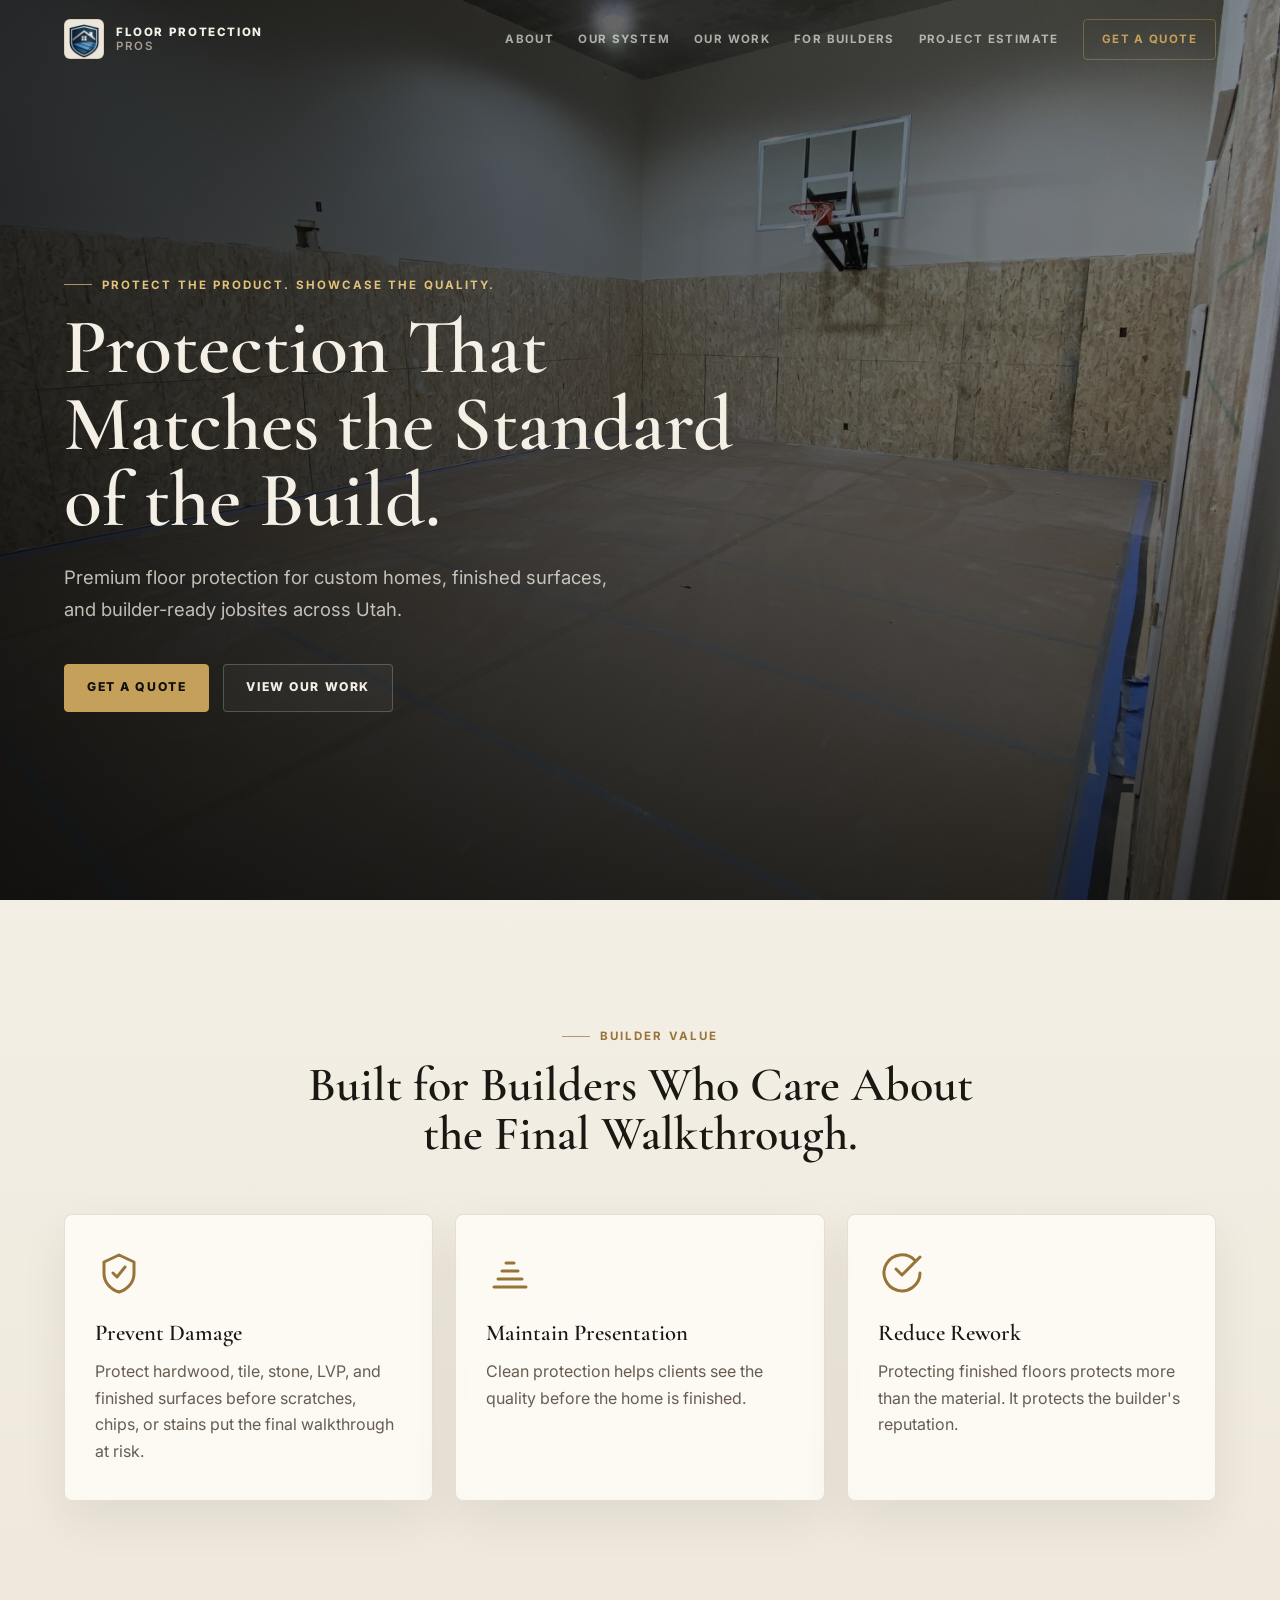
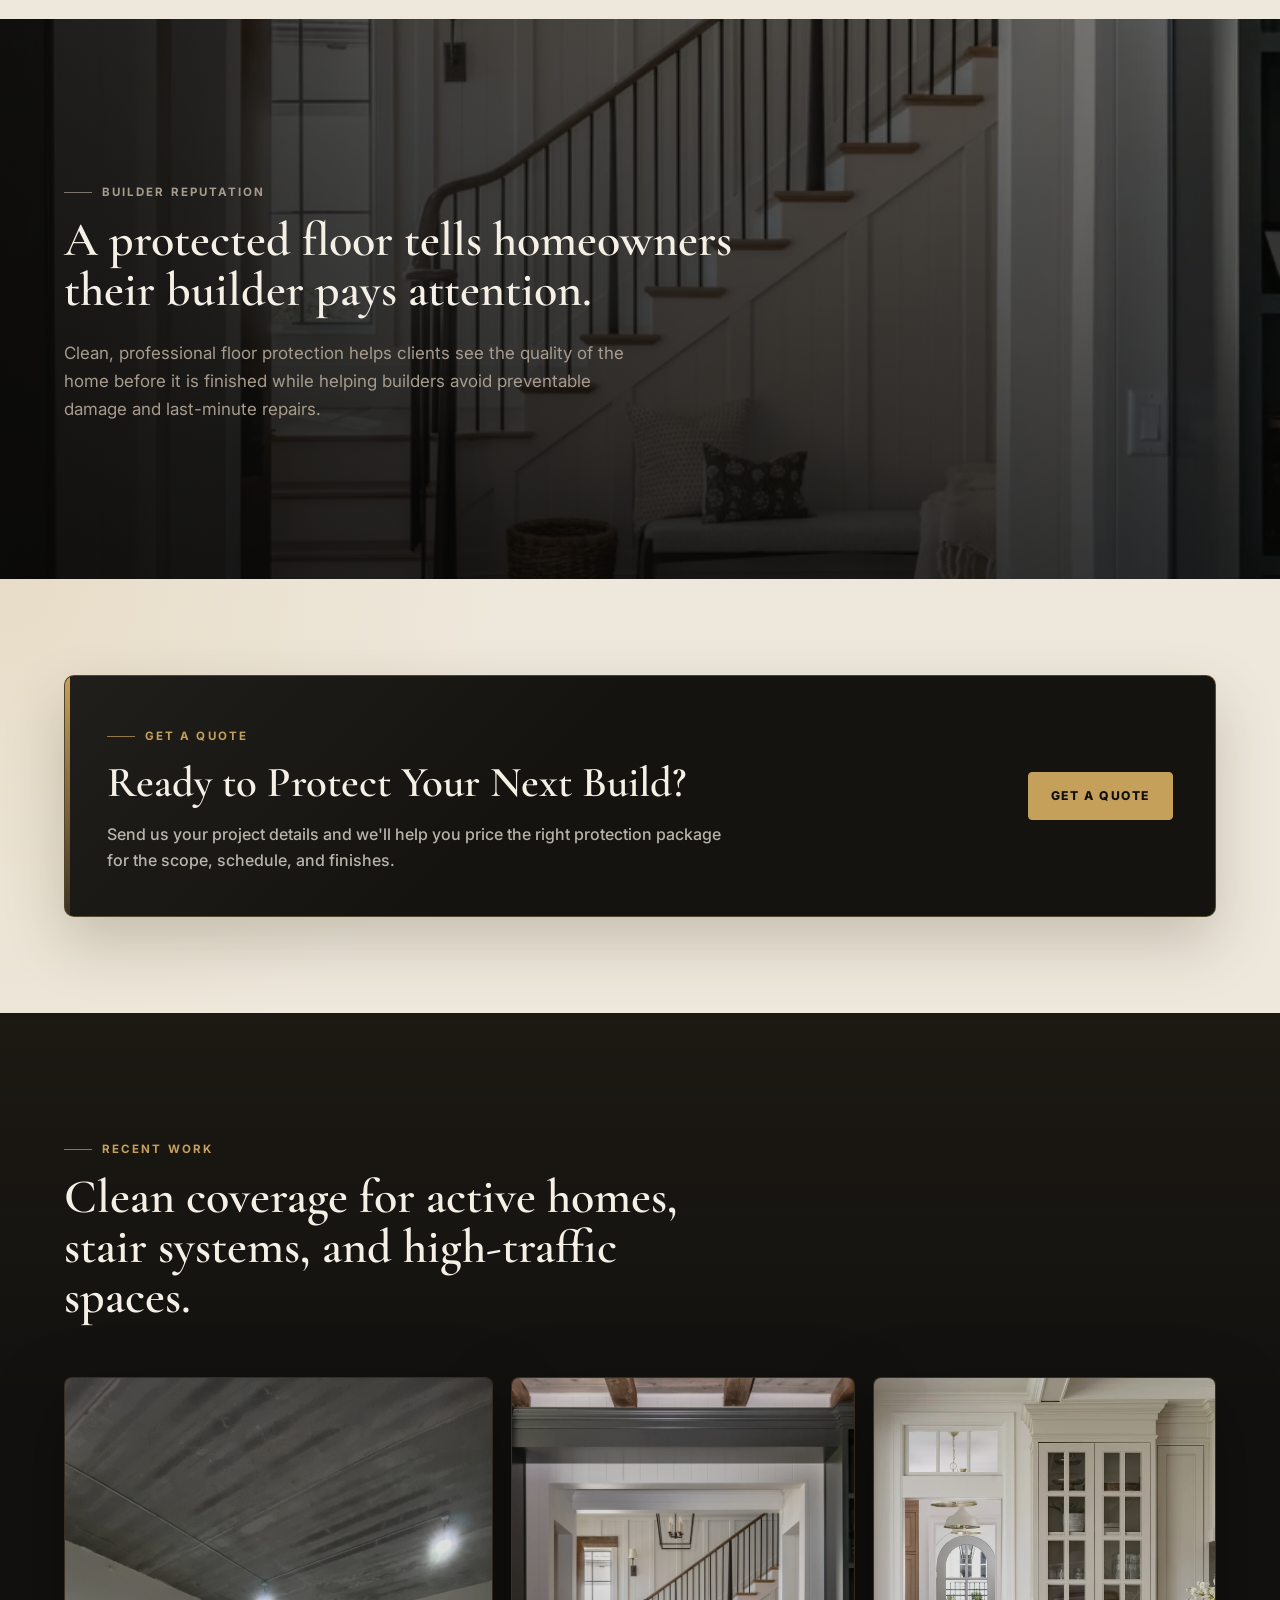
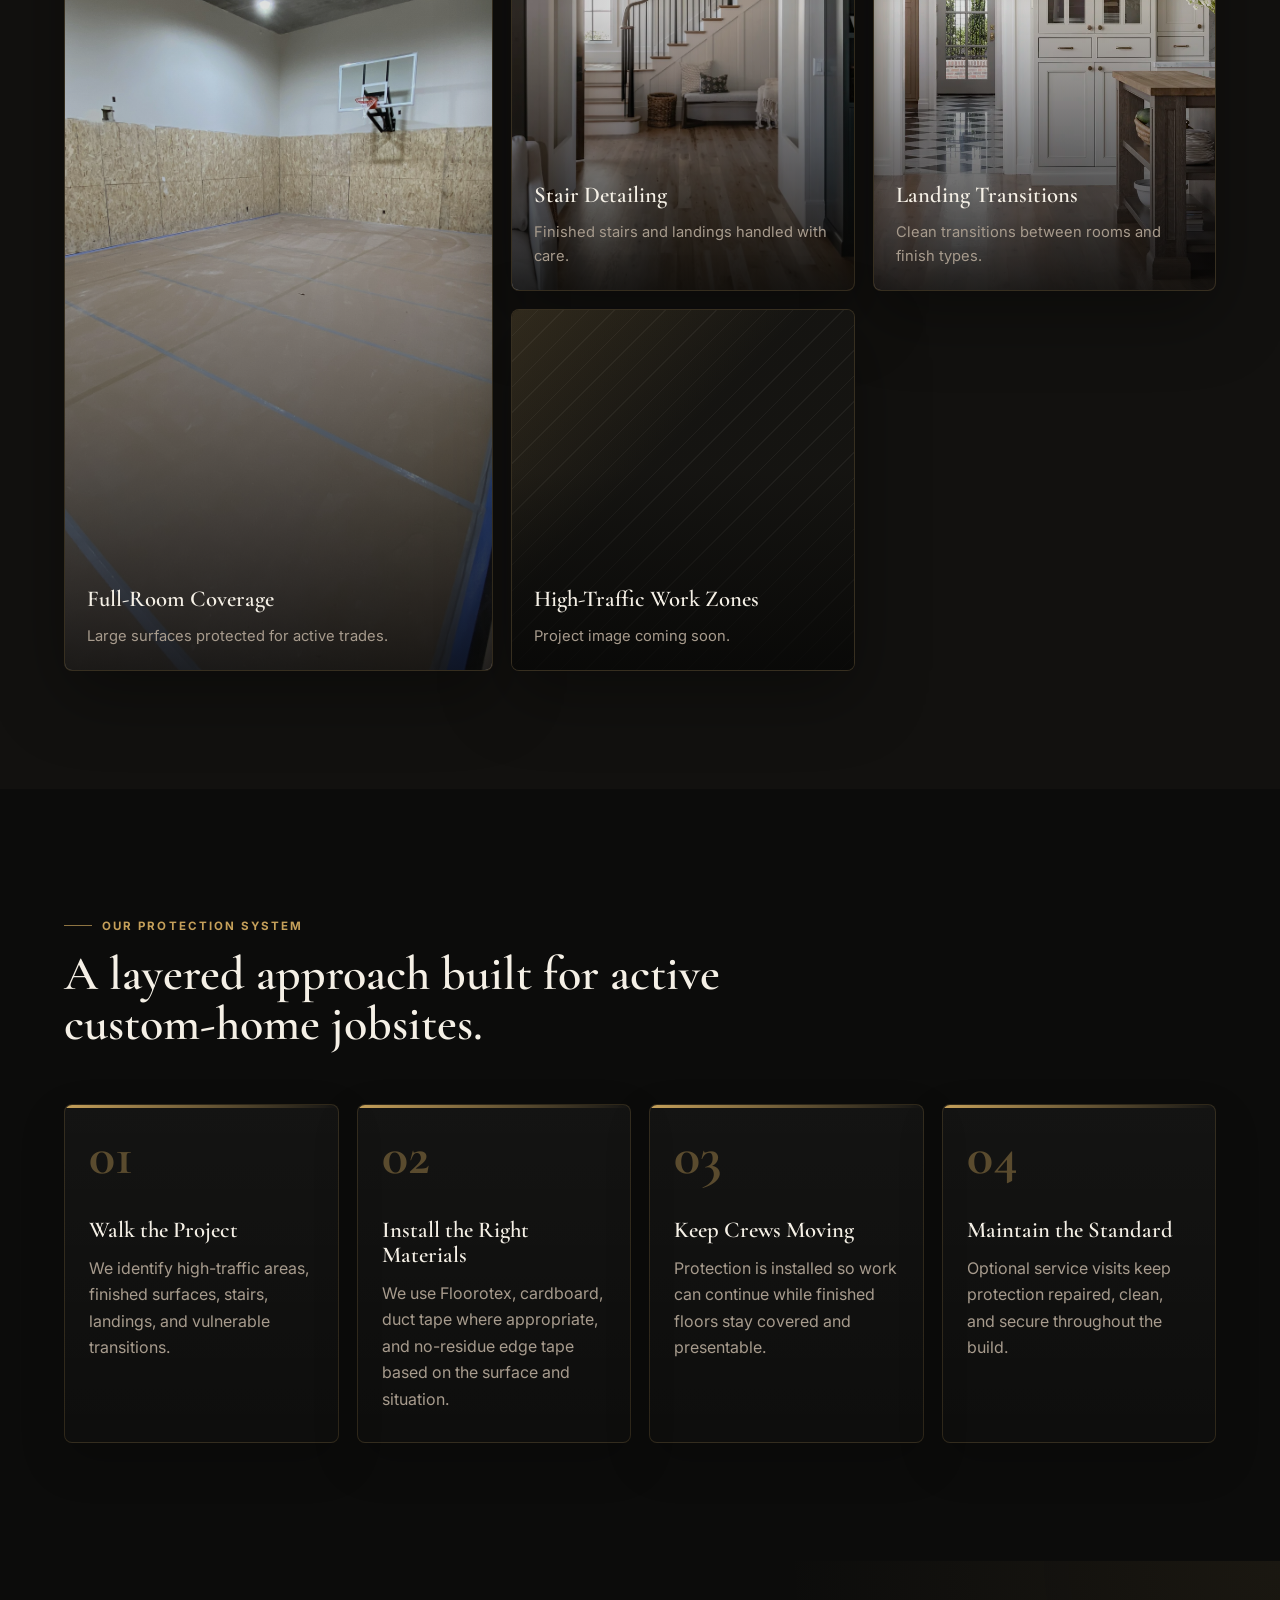
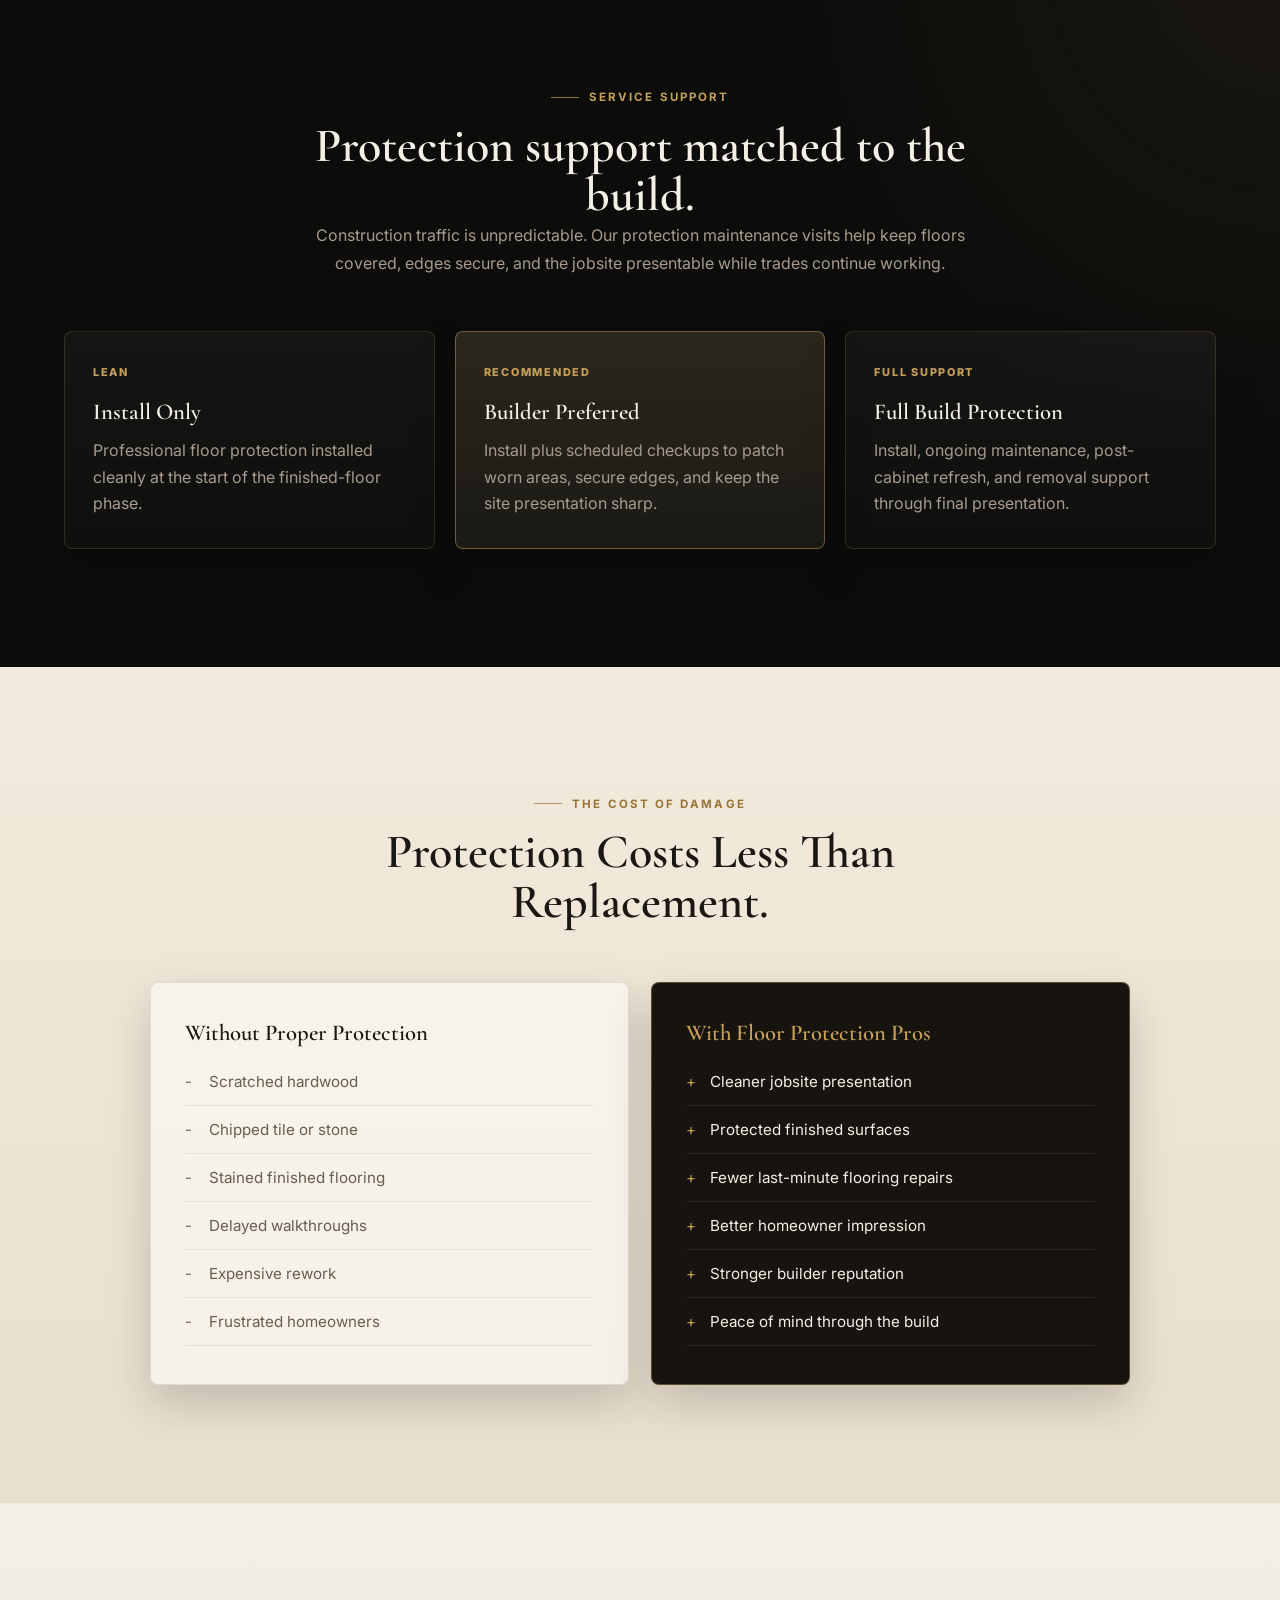
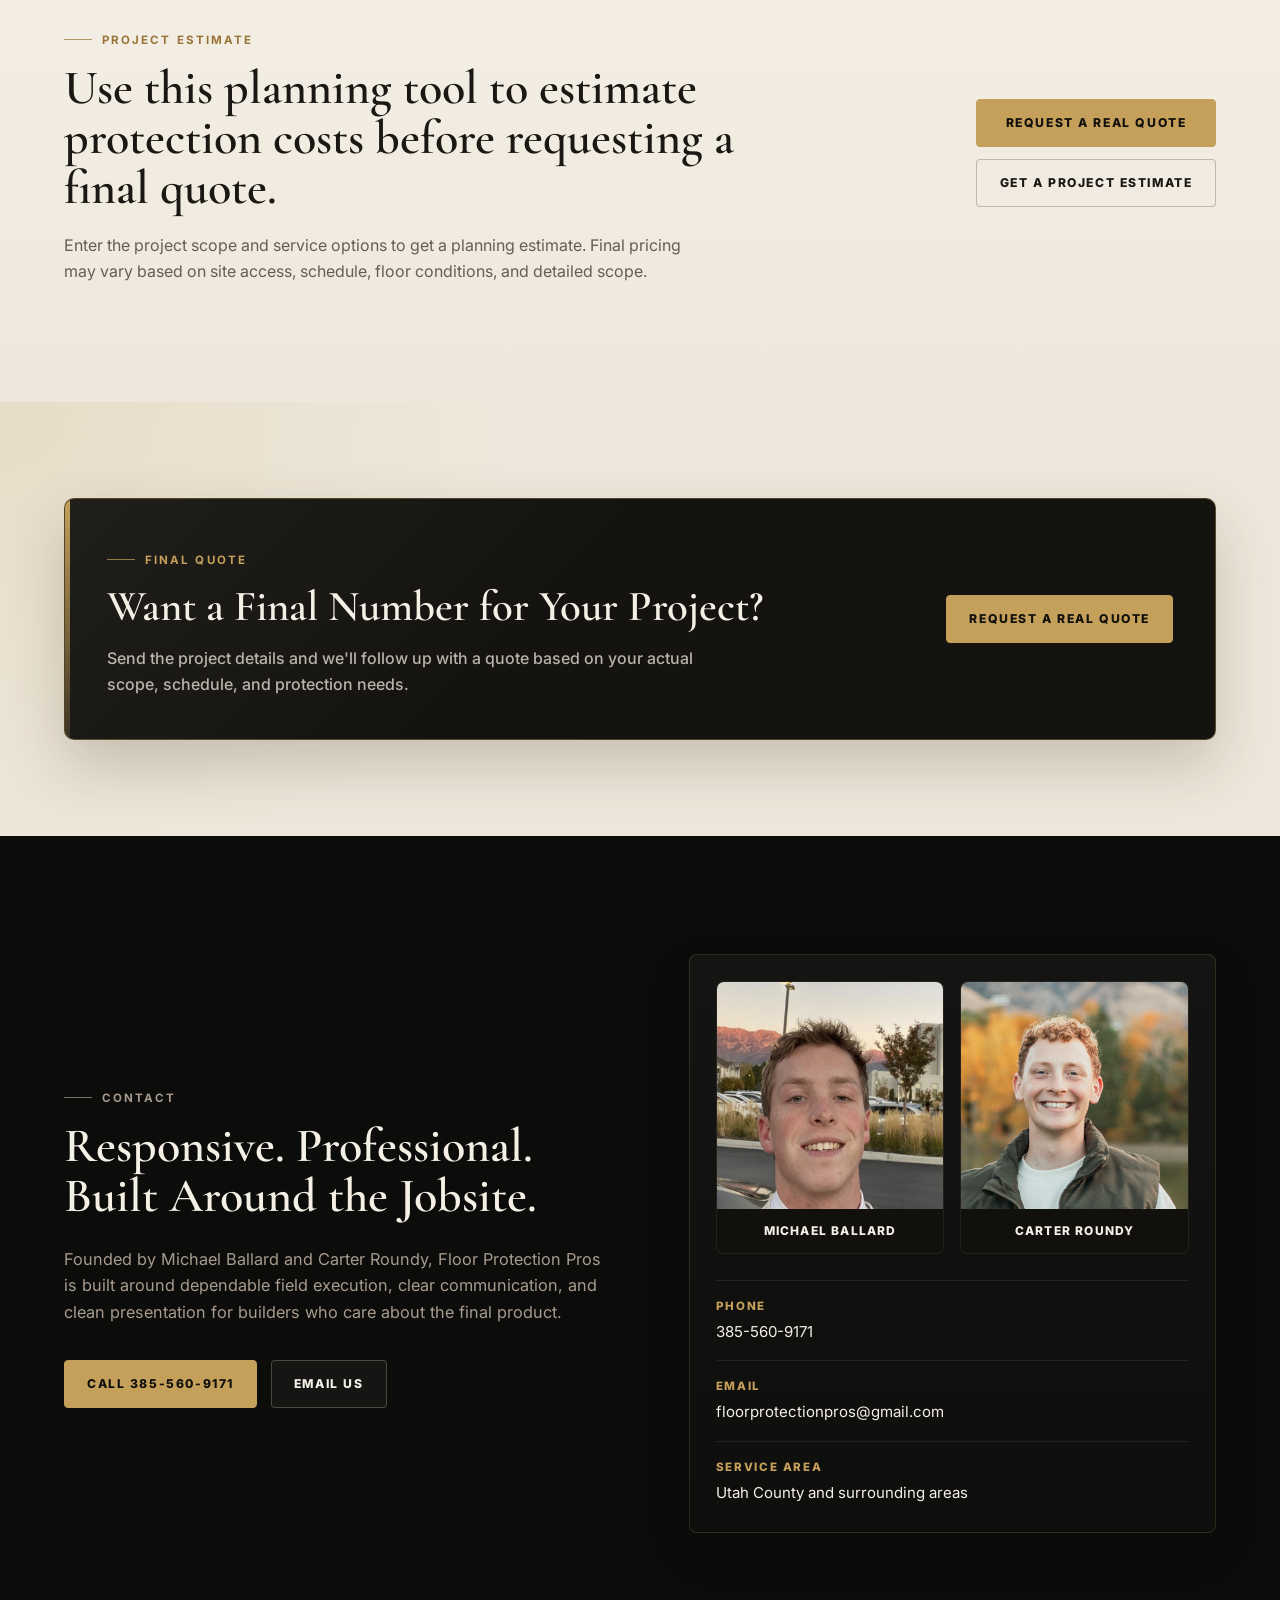
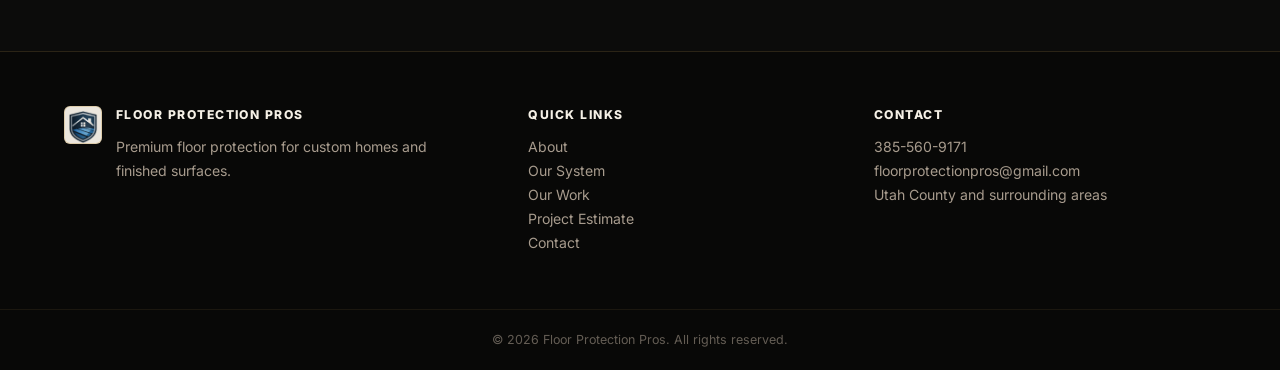
==== commit cfb53706: "Add files via upload" ====
--- a/index.html
+++ b/index.html
@@ -36,7 +36,7 @@
                 <a href="#system">Our System</a>
                 <a href="#work">Our Work</a>
                 <a href="#builders">For Builders</a>
-                <a href="QuoteTool.html">Rough Calculator</a>
+                <a href="QuoteTool.html">Project Estimate</a>
                 <a href="contact.html" class="nav-cta" target="_blank" rel="noopener">Get a Quote</a>
             </nav>
 
@@ -50,7 +50,7 @@
             <a href="#system">Our System</a>
             <a href="#work">Our Work</a>
             <a href="#builders">For Builders</a>
-            <a href="QuoteTool.html">Rough Calculator</a>
+            <a href="QuoteTool.html">Project Estimate</a>
             <a href="contact.html" target="_blank" rel="noopener">Get a Quote</a>
         </div>
     </header>
@@ -64,7 +64,7 @@
                 <h1>Protection That Matches the Standard of the Build.</h1>
                 <p>Premium floor protection for custom homes, finished surfaces, and builder-ready jobsites across Utah.</p>
                 <div class="hero-actions">
-                    <a href="contact.html" class="btn btn-primary" target="_blank" rel="noopener">Get a Real Quote</a>
+                    <a href="contact.html" class="btn btn-primary" target="_blank" rel="noopener">Get a Quote</a>
                     <a href="#work" class="btn btn-secondary">View Our Work</a>
                 </div>
             </div>
@@ -116,13 +116,67 @@
             </div>
         </section>
 
-        <section class="statement-section">
+        <section class="statement-section reputation-section" id="builders">
             <div class="statement-bg" aria-hidden="true"></div>
             <div class="statement-overlay" aria-hidden="true"></div>
             <div class="container statement-content">
-                <p class="eyebrow">Presentation Matters</p>
-                <h2>Finished floors should not look like an afterthought during construction.</h2>
-                <p>The final walkthrough starts long before the final clean. Every covered surface sends a message: this home is being handled with care.</p>
+                <p class="eyebrow">Builder Reputation</p>
+                <h2>A protected floor tells homeowners their builder pays attention.</h2>
+                <p>Clean, professional floor protection helps clients see the quality of the home before it is finished while helping builders avoid preventable damage and last-minute repairs.</p>
+            </div>
+        </section>
+
+        <section class="quote-band quote-band-early" id="quote">
+            <div class="container quote-band-inner">
+                <div>
+                    <p class="eyebrow dark-eyebrow">Get a Quote</p>
+                    <h2>Ready to Protect Your Next Build?</h2>
+                    <p>Send us your project details and we'll help you price the right protection package for the scope, schedule, and finishes.</p>
+                </div>
+                <a href="contact.html" class="btn btn-dark" target="_blank" rel="noopener">Get a Quote</a>
+            </div>
+        </section>
+
+        <section class="section work-section" id="work">
+            <div class="container">
+                <div class="section-heading">
+                    <p class="eyebrow">Recent Work</p>
+                    <h2>Clean coverage for active homes, stair systems, and high-traffic spaces.</h2>
+                </div>
+
+                <div class="work-grid">
+                    <article class="work-card feature-work">
+                        <img src="IMG_0926.jpg" alt="Temporary floor protection installed across a large active construction space" loading="lazy">
+                        <div class="work-caption">
+                            <h3>Full-Room Coverage</h3>
+                            <p>Large surfaces protected for active trades.</p>
+                        </div>
+                    </article>
+
+                    <article class="work-card">
+                        <img src="Henrie-Tiek+007.webp" alt="Finished hardwood and stair area in a luxury home" loading="lazy">
+                        <div class="work-caption">
+                            <h3>Stair Detailing</h3>
+                            <p>Finished stairs and landings handled with care.</p>
+                        </div>
+                    </article>
+
+                    <article class="work-card">
+                        <img src="Teuschers_Kitchen_4715.webp" alt="Luxury kitchen with finished surfaces and high-traffic flooring" loading="lazy">
+                        <div class="work-caption">
+                            <h3>Landing Transitions</h3>
+                            <p>Clean transitions between rooms and finish types.</p>
+                        </div>
+                    </article>
+
+                    <article class="work-card placeholder-card">
+                        <div class="placeholder-art" aria-hidden="true"></div>
+                        <div class="work-caption">
+                            <h3>High-Traffic Work Zones</h3>
+                            <p>Project image coming soon.</p>
+                        </div>
+                    </article>
+                </div>
             </div>
         </section>
 
@@ -158,7 +212,35 @@
             </div>
         </section>
 
-        <section class="section comparison-section" id="builders">
+        <section class="section support-section">
+            <div class="container">
+                <div class="section-heading centered">
+                    <p class="eyebrow">Service Support</p>
+                    <h2>Protection support matched to the build.</h2>
+                    <p class="section-sub">Construction traffic is unpredictable. Our protection maintenance visits help keep floors covered, edges secure, and the jobsite presentable while trades continue working.</p>
+                </div>
+
+                <div class="support-grid">
+                    <article class="support-card">
+                        <p class="support-label">Lean</p>
+                        <h3>Install Only</h3>
+                        <p>Professional floor protection installed cleanly at the start of the finished-floor phase.</p>
+                    </article>
+                    <article class="support-card preferred">
+                        <p class="support-label">Recommended</p>
+                        <h3>Builder Preferred</h3>
+                        <p>Install plus scheduled checkups to patch worn areas, secure edges, and keep the site presentation sharp.</p>
+                    </article>
+                    <article class="support-card">
+                        <p class="support-label">Full Support</p>
+                        <h3>Full Build Protection</h3>
+                        <p>Install, ongoing maintenance, post-cabinet refresh, and removal support through final presentation.</p>
+                    </article>
+                </div>
+            </div>
+        </section>
+
+        <section class="section comparison-section">
             <div class="container">
                 <div class="section-heading centered">
                     <p class="eyebrow">The Cost of Damage</p>
@@ -185,66 +267,36 @@
                             <li>Protected finished surfaces</li>
                             <li>Fewer last-minute flooring repairs</li>
                             <li>Better homeowner impression</li>
-                            <li>More professional builder experience</li>
                             <li>Stronger builder reputation</li>
+                            <li>Peace of mind through the build</li>
                         </ul>
                     </article>
                 </div>
             </div>
         </section>
 
-        <section class="section work-section" id="work">
-            <div class="container">
-                <div class="section-heading">
-                    <p class="eyebrow">Recent Work</p>
-                    <h2>Clean coverage for active homes, stair systems, and high-traffic spaces.</h2>
-                </div>
-
-                <div class="work-grid">
-                    <article class="work-card feature-work">
-                        <img src="IMG_0926.jpg" alt="Temporary floor protection installed across a large active construction space" loading="lazy">
-                        <div class="work-caption">
-                            <h3>Full-Room Coverage</h3>
-                            <p>Large surfaces protected for active trades.</p>
-                        </div>
-                    </article>
-
-                    <article class="work-card">
-                        <img src="Henrie-Tiek+007.webp" alt="Finished hardwood and stair area in a luxury home" loading="lazy">
-                        <div class="work-caption">
-                            <h3>Stair Detailing</h3>
-                            <p>Finished stairs and landings handled with care.</p>
-                        </div>
-                    </article>
-
-                    <article class="work-card">
-                        <img src="Teuschers_Kitchen_4715.webp" alt="Luxury kitchen with finished surfaces and high-traffic flooring" loading="lazy">
-                        <div class="work-caption">
-                            <h3>Landing Transitions</h3>
-                            <p>Clean transitions between rooms and finish types.</p>
-                        </div>
-                    </article>
-
-                    <article class="work-card placeholder-card">
-                        <div class="placeholder-art" aria-hidden="true"></div>
-                        <div class="work-caption">
-                            <h3>High-Traffic Work Zones</h3>
-                            <p>Project image coming soon.</p>
-                        </div>
-                    </article>
-                </div>
-            </div>
-        </section>
-
-        <section class="quote-band" id="quote">
+        <section class="section estimate-section" id="estimate">
+            <div class="container estimate-inner">
+                <div>
+                    <p class="eyebrow">Project Estimate</p>
+                    <h2>Use this planning tool to estimate protection costs before requesting a final quote.</h2>
+                    <p>Enter the project scope and service options to get a planning estimate. Final pricing may vary based on site access, schedule, floor conditions, and detailed scope.</p>
+                </div>
+                <div class="estimate-actions">
+                    <a href="contact.html" class="btn btn-primary" target="_blank" rel="noopener">Request a Real Quote</a>
+                    <a href="QuoteTool.html" class="btn btn-secondary">Get a Project Estimate</a>
+                </div>
+            </div>
+        </section>
+
+        <section class="quote-band final-quote-band">
             <div class="container quote-band-inner">
                 <div>
-                    <p class="eyebrow dark-eyebrow">Get a Quote</p>
-                    <h2>Request a Real Project Quote.</h2>
-                    <p>A protected floor tells homeowners their builder pays attention. Send the project size, surfaces, timeline, and site details so we can price the right protection package.</p>
-                    <a href="QuoteTool.html" class="rough-link">Need a quick estimate first? Use the rough quote calculator.</a>
-                </div>
-                <a href="contact.html" class="btn btn-dark" target="_blank" rel="noopener">Open Quote Form</a>
+                    <p class="eyebrow dark-eyebrow">Final Quote</p>
+                    <h2>Want a Final Number for Your Project?</h2>
+                    <p>Send the project details and we'll follow up with a quote based on your actual scope, schedule, and protection needs.</p>
+                </div>
+                <a href="contact.html" class="btn btn-dark" target="_blank" rel="noopener">Request a Real Quote</a>
             </div>
         </section>
 
@@ -309,7 +361,7 @@
                 <a href="#about">About</a>
                 <a href="#system">Our System</a>
                 <a href="#work">Our Work</a>
-                <a href="QuoteTool.html">Rough Calculator</a>
+                <a href="QuoteTool.html">Project Estimate</a>
                 <a href="#contact">Contact</a>
             </nav>
 
--- a/index.styles.css
+++ b/index.styles.css
@@ -176,6 +176,13 @@
   justify-content: center;
 }
 
+.section-sub {
+  max-width: 660px;
+  color: var(--muted);
+  font-size: 1rem;
+  line-height: 1.75;
+}
+
 h1,
 h2,
 h3 {
@@ -759,6 +766,99 @@
     #171613;
 }
 
+.support-section {
+  background:
+    radial-gradient(circle at top right, rgba(197, 160, 90, 0.08), transparent 34%),
+    var(--bg);
+}
+
+.support-section .section-sub {
+  margin-inline: auto;
+}
+
+.support-grid {
+  display: grid;
+  grid-template-columns: repeat(3, 1fr);
+  gap: 20px;
+}
+
+.support-card {
+  padding: 32px 28px;
+  background: linear-gradient(180deg, rgba(255, 255, 255, 0.04), rgba(255, 255, 255, 0.015));
+  border: 1px solid var(--line);
+  border-radius: 8px;
+  box-shadow: 0 18px 45px rgba(0, 0, 0, 0.18);
+}
+
+.support-card.preferred {
+  border-color: rgba(197, 160, 90, 0.48);
+  background:
+    linear-gradient(180deg, rgba(197, 160, 90, 0.12), rgba(255, 255, 255, 0.015)),
+    var(--panel);
+}
+
+.support-label {
+  color: var(--gold);
+  font-size: 0.68rem;
+  font-weight: 800;
+  letter-spacing: 0.16em;
+  margin-bottom: 18px;
+  text-transform: uppercase;
+}
+
+.support-card h3 {
+  color: var(--text);
+  margin-bottom: 12px;
+}
+
+.support-card p:last-child {
+  color: var(--muted);
+}
+
+.estimate-section {
+  background: linear-gradient(180deg, #f4efe5, var(--cream));
+  color: var(--ink);
+}
+
+.estimate-inner {
+  display: grid;
+  grid-template-columns: 1fr auto;
+  gap: 48px;
+  align-items: center;
+}
+
+.estimate-section .eyebrow {
+  color: var(--gold-dark);
+}
+
+.estimate-section h2 {
+  max-width: 740px;
+  color: var(--ink);
+}
+
+.estimate-section p:not(.eyebrow) {
+  max-width: 620px;
+  margin-top: 18px;
+  color: var(--ink-muted);
+}
+
+.estimate-actions {
+  display: flex;
+  flex-direction: column;
+  gap: 12px;
+  min-width: 240px;
+}
+
+.estimate-section .btn-secondary {
+  border-color: rgba(27, 24, 20, 0.24);
+  color: var(--ink);
+}
+
+.estimate-section .btn-secondary:hover {
+  border-color: var(--gold-dark);
+  color: var(--gold-dark);
+}
+
 .quote-band {
   padding-block: 96px;
   background:
@@ -1018,6 +1118,8 @@
   .value-grid,
   .comparison-grid,
   .contact-layout,
+  .support-grid,
+  .estimate-inner,
   .footer-inner {
     grid-template-columns: 1fr;
   }
@@ -1025,6 +1127,10 @@
   .quote-band-inner {
     align-items: flex-start;
     flex-direction: column;
+  }
+
+  .estimate-actions {
+    width: 100%;
   }
 
   .contact-layout {
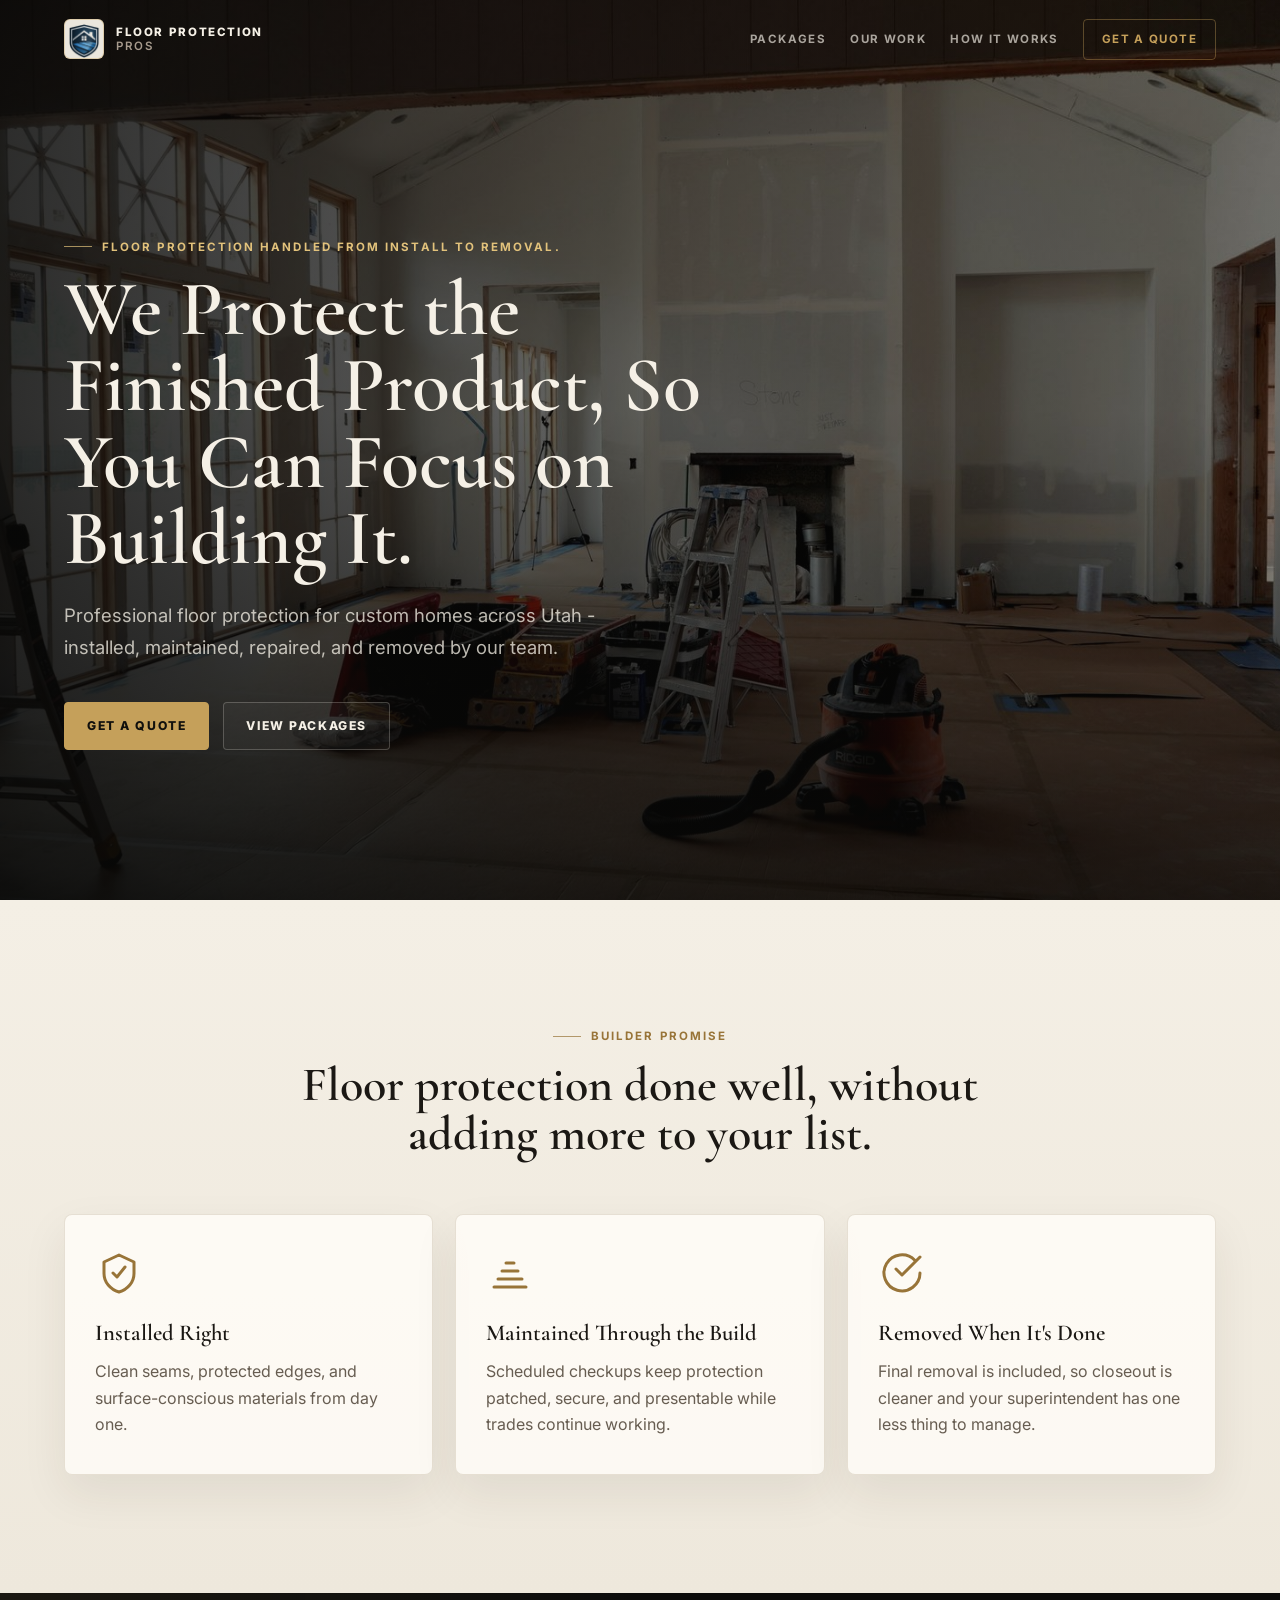
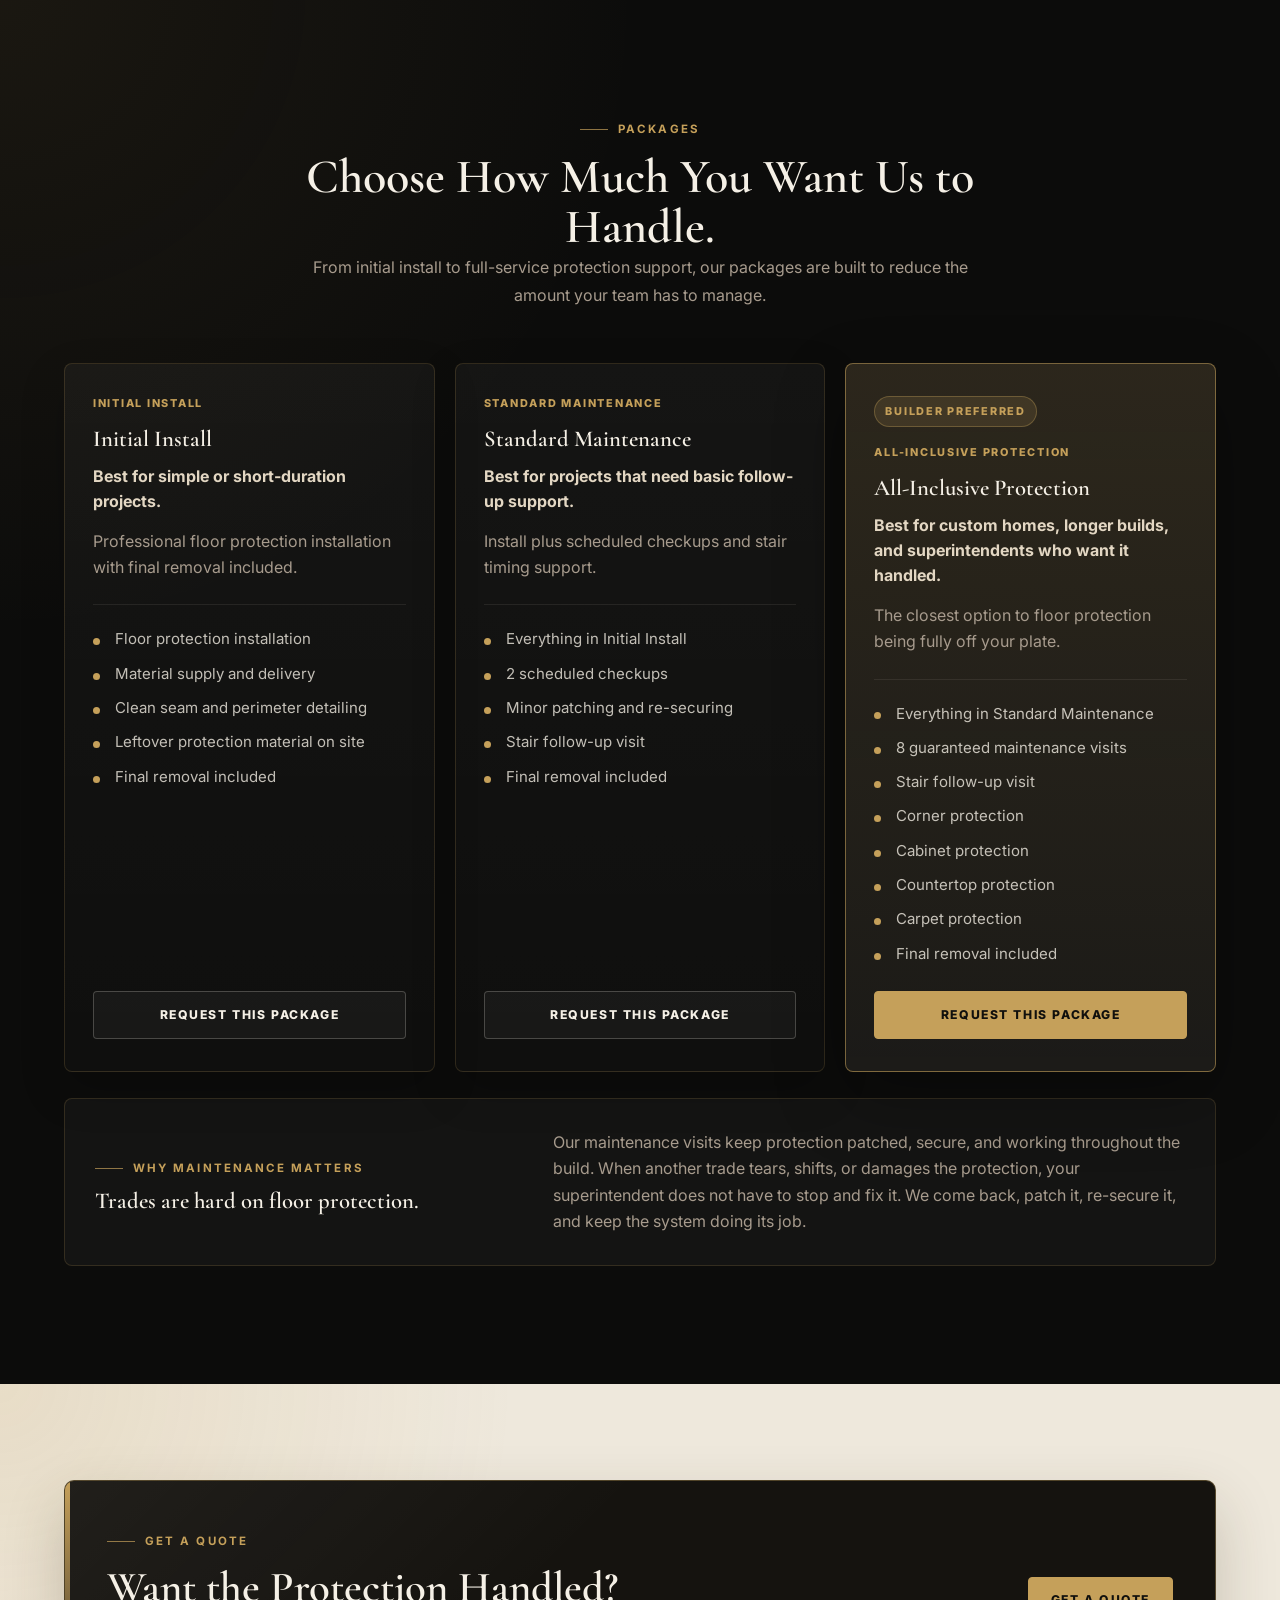
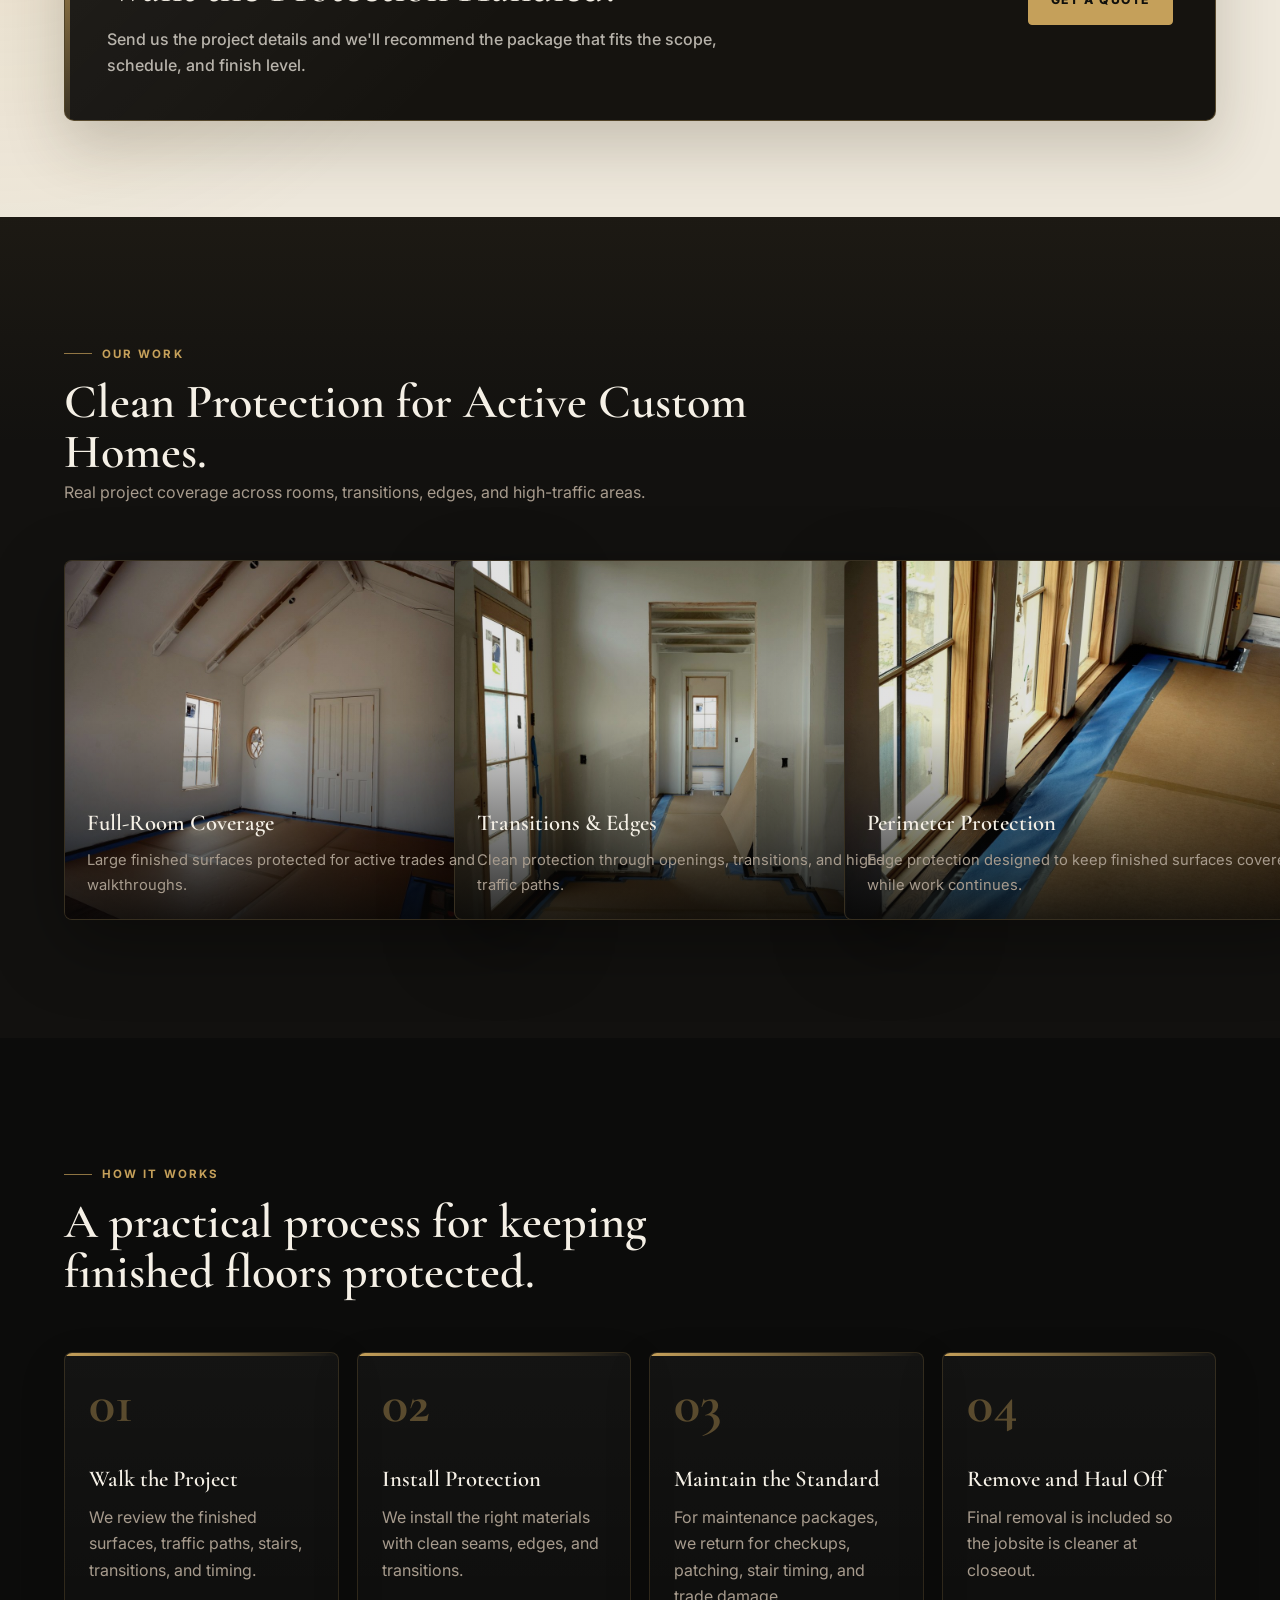
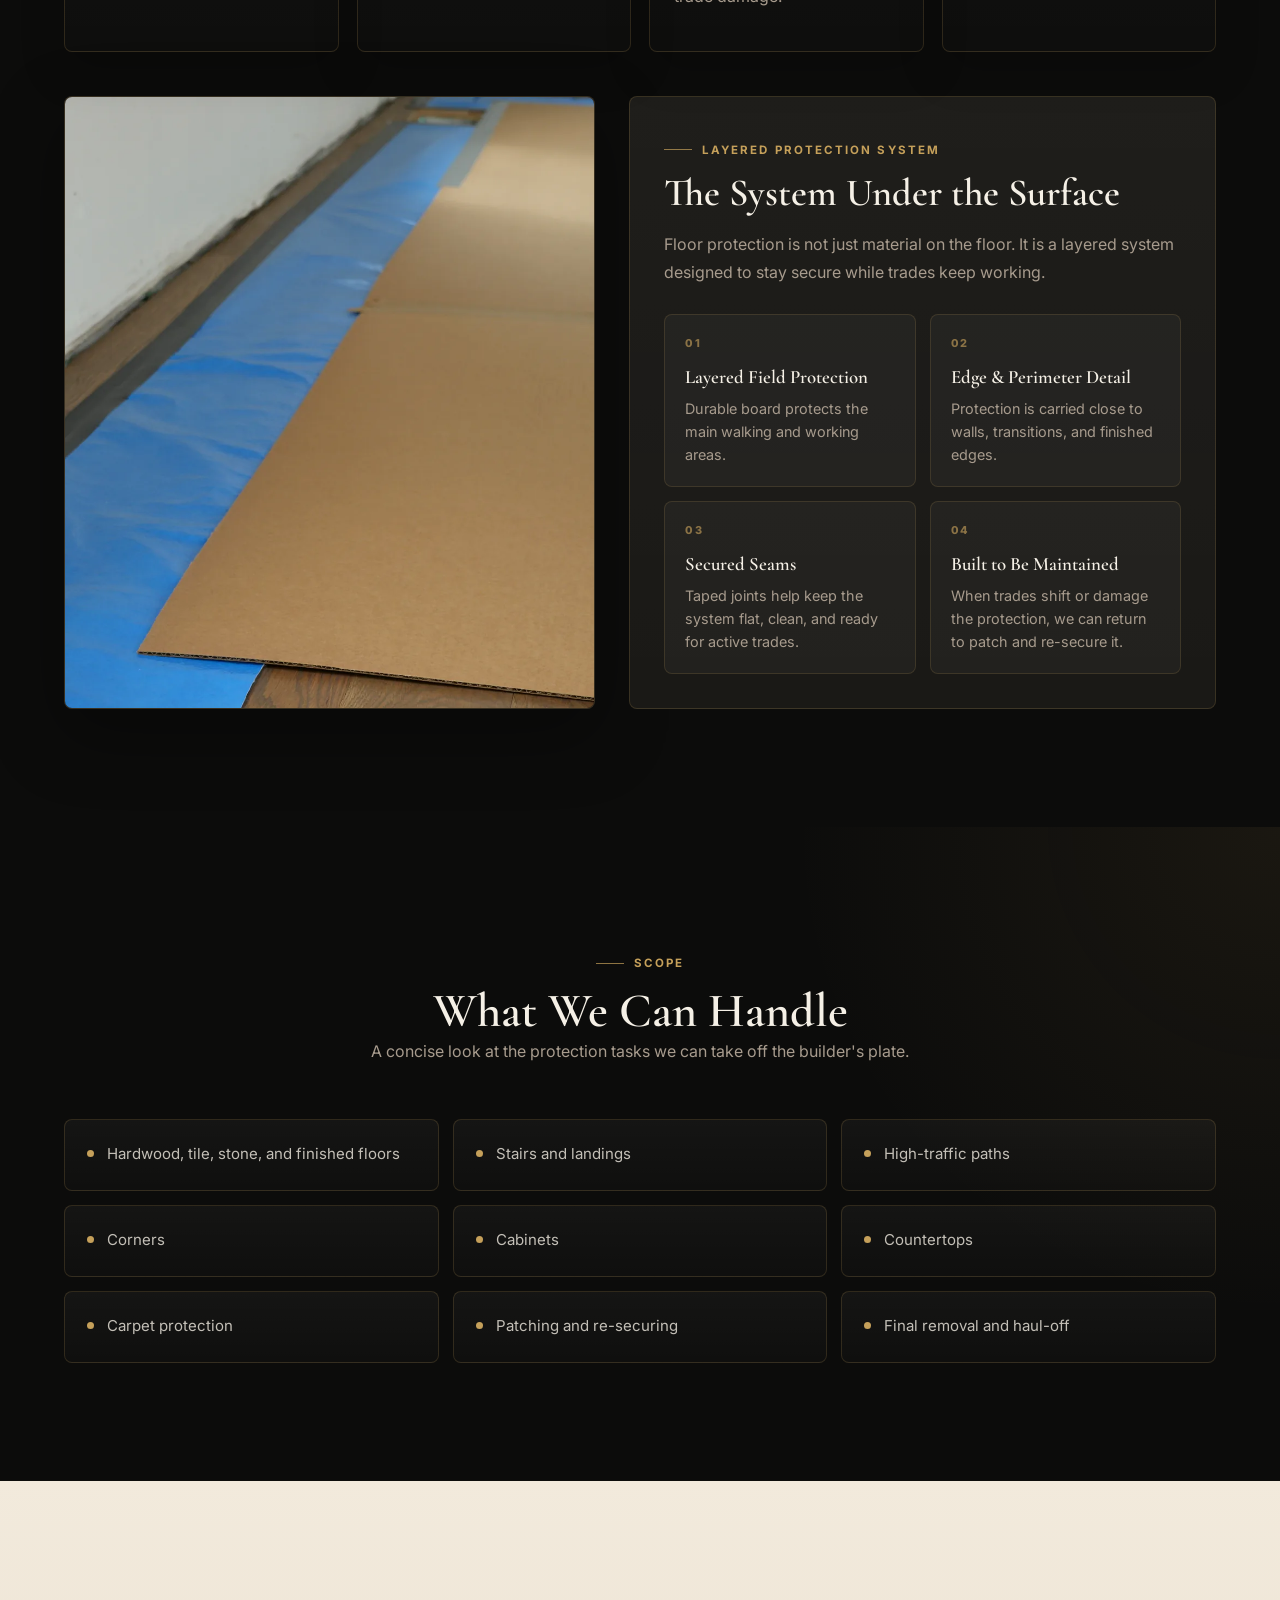
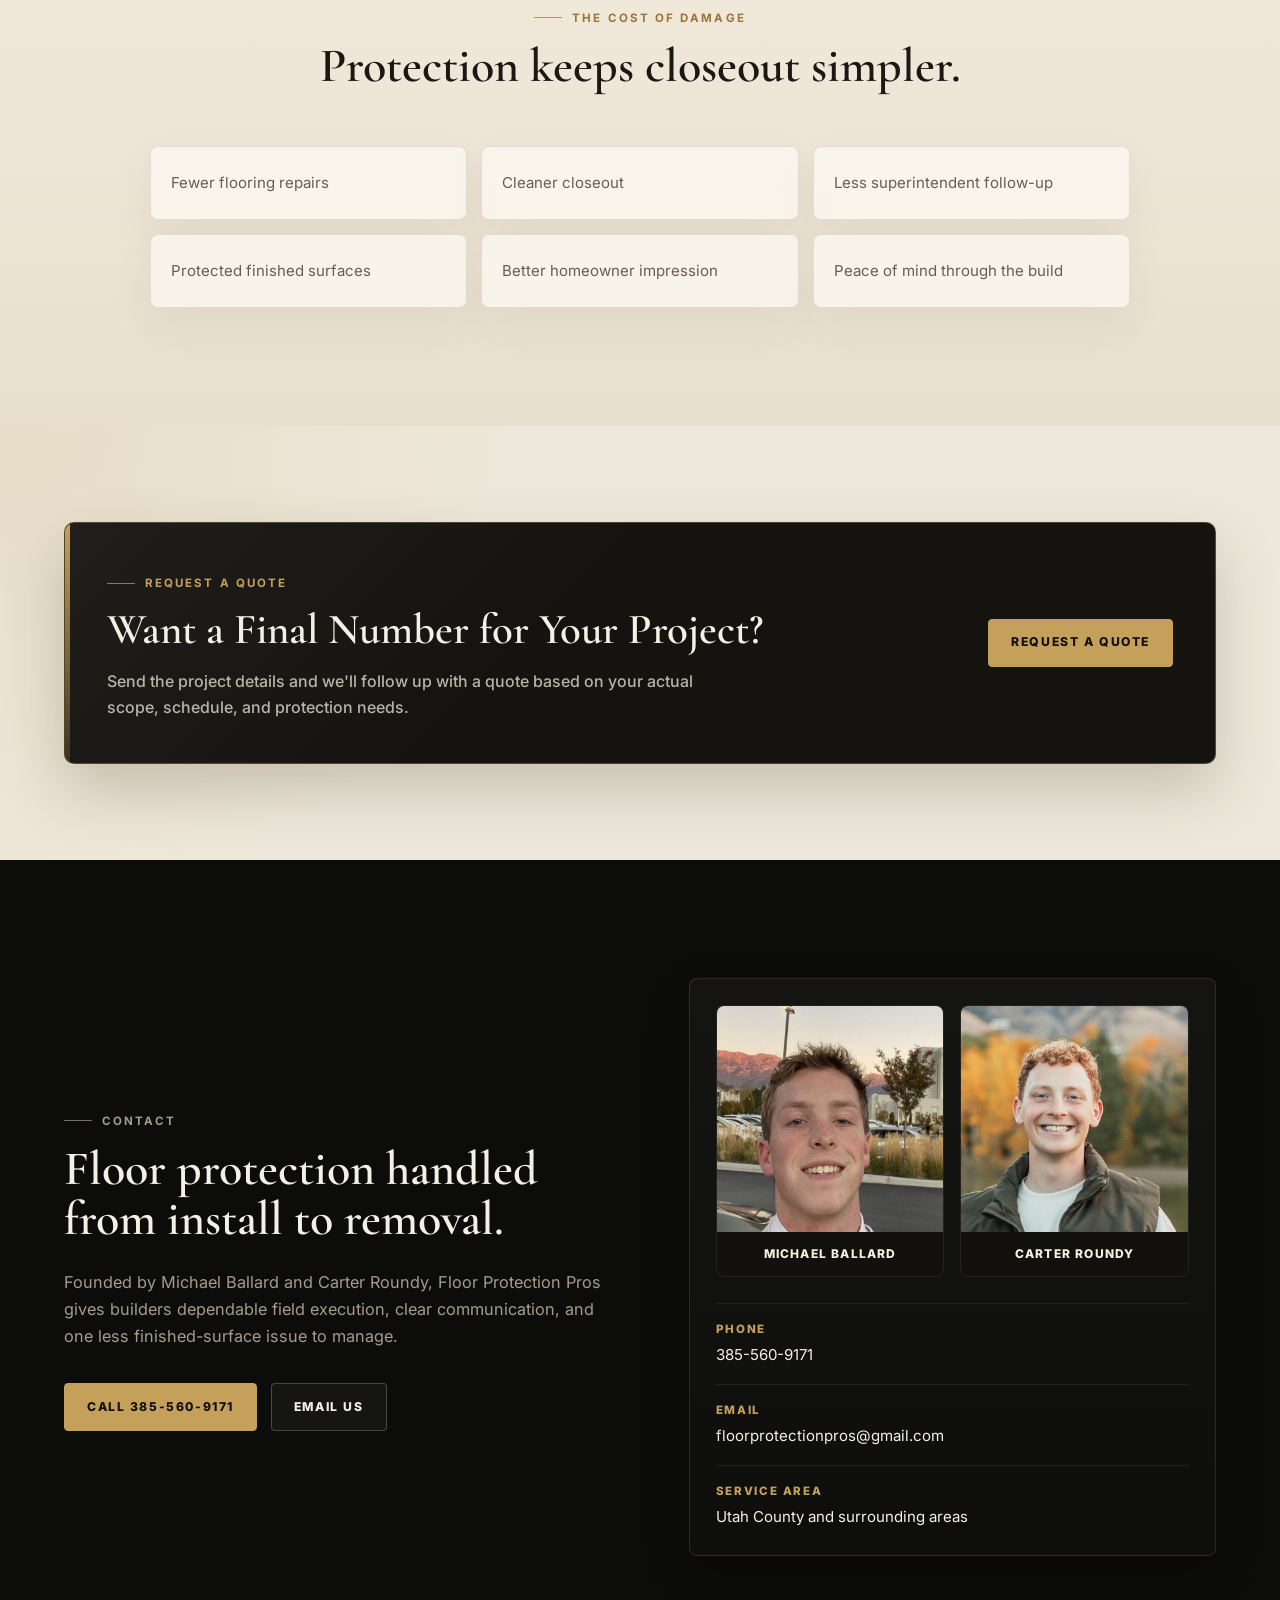
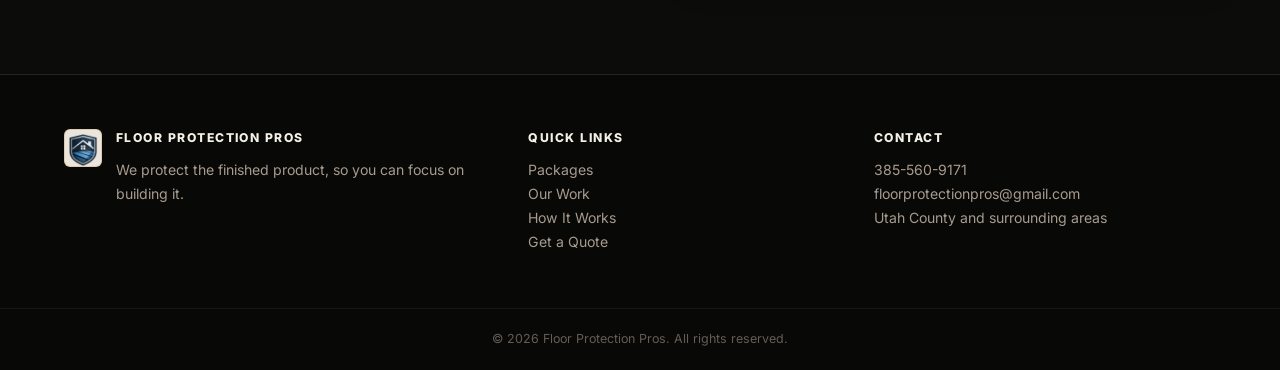
==== commit d4824f3a: "Add files via upload" ====
--- a/index.html
+++ b/index.html
@@ -32,12 +32,10 @@
             </a>
 
             <nav class="nav-links" aria-label="Main navigation">
-                <a href="#about">About</a>
-                <a href="#system">Our System</a>
+                <a href="#packages">Packages</a>
                 <a href="#work">Our Work</a>
-                <a href="#builders">For Builders</a>
-                <a href="QuoteTool.html">Project Estimate</a>
-                <a href="contact.html" class="nav-cta" target="_blank" rel="noopener">Get a Quote</a>
+                <a href="#how-it-works">How It Works</a>
+                <a href="quote.html" class="nav-cta">Get a Quote</a>
             </nav>
 
             <button class="nav-hamburger" aria-label="Toggle menu" aria-expanded="false">
@@ -46,12 +44,10 @@
         </div>
 
         <div class="nav-mobile" aria-hidden="true">
-            <a href="#about">About</a>
-            <a href="#system">Our System</a>
+            <a href="#packages">Packages</a>
             <a href="#work">Our Work</a>
-            <a href="#builders">For Builders</a>
-            <a href="QuoteTool.html">Project Estimate</a>
-            <a href="contact.html" target="_blank" rel="noopener">Get a Quote</a>
+            <a href="#how-it-works">How It Works</a>
+            <a href="quote.html">Get a Quote</a>
         </div>
     </header>
 
@@ -60,21 +56,21 @@
             <div class="hero-bg" aria-hidden="true"></div>
             <div class="hero-overlay" aria-hidden="true"></div>
             <div class="container hero-content">
-                <p class="eyebrow hero-slogan">Protect the product. Showcase the quality.</p>
-                <h1>Protection That Matches the Standard of the Build.</h1>
-                <p>Premium floor protection for custom homes, finished surfaces, and builder-ready jobsites across Utah.</p>
+                <p class="eyebrow hero-slogan">Floor protection handled from install to removal.</p>
+                <h1>We Protect the Finished Product, So You Can Focus on Building It.</h1>
+                <p>Professional floor protection for custom homes across Utah - installed, maintained, repaired, and removed by our team.</p>
                 <div class="hero-actions">
-                    <a href="contact.html" class="btn btn-primary" target="_blank" rel="noopener">Get a Quote</a>
-                    <a href="#work" class="btn btn-secondary">View Our Work</a>
-                </div>
-            </div>
-        </section>
-
-        <section class="section value-section" id="about">
+                    <a href="quote.html" class="btn btn-primary">Get a Quote</a>
+                    <a href="#packages" class="btn btn-secondary">View Packages</a>
+                </div>
+            </div>
+        </section>
+
+        <section class="section value-section" id="builder-promise">
             <div class="container">
                 <div class="section-heading centered">
-                    <p class="eyebrow">Builder Value</p>
-                    <h2>Built for Builders Who Care About the Final Walkthrough.</h2>
+                    <p class="eyebrow">Builder Promise</p>
+                    <h2>Floor protection done well, without adding more to your list.</h2>
                 </div>
 
                 <div class="value-grid">
@@ -85,8 +81,8 @@
                                 <path d="m9 12 2 2 4-5"/>
                             </svg>
                         </span>
-                        <h3>Prevent Damage</h3>
-                        <p>Protect hardwood, tile, stone, LVP, and finished surfaces before scratches, chips, or stains put the final walkthrough at risk.</p>
+                        <h3>Installed Right</h3>
+                        <p>Clean seams, protected edges, and surface-conscious materials from day one.</p>
                     </article>
 
                     <article class="value-card">
@@ -98,8 +94,8 @@
                                 <path d="M10 7h4"/>
                             </svg>
                         </span>
-                        <h3>Maintain Presentation</h3>
-                        <p>Clean protection helps clients see the quality before the home is finished.</p>
+                        <h3>Maintained Through the Build</h3>
+                        <p>Scheduled checkups keep protection patched, secure, and presentable while trades continue working.</p>
                     </article>
 
                     <article class="value-card">
@@ -109,20 +105,79 @@
                                 <path d="m21 4-9 9-3-3"/>
                             </svg>
                         </span>
-                        <h3>Reduce Rework</h3>
-                        <p>Protecting finished floors protects more than the material. It protects the builder's reputation.</p>
-                    </article>
-                </div>
-            </div>
-        </section>
-
-        <section class="statement-section reputation-section" id="builders">
-            <div class="statement-bg" aria-hidden="true"></div>
-            <div class="statement-overlay" aria-hidden="true"></div>
-            <div class="container statement-content">
-                <p class="eyebrow">Builder Reputation</p>
-                <h2>A protected floor tells homeowners their builder pays attention.</h2>
-                <p>Clean, professional floor protection helps clients see the quality of the home before it is finished while helping builders avoid preventable damage and last-minute repairs.</p>
+                        <h3>Removed When It's Done</h3>
+                        <p>Final removal is included, so closeout is cleaner and your superintendent has one less thing to manage.</p>
+                    </article>
+                </div>
+            </div>
+        </section>
+
+        <section class="section packages-section" id="packages">
+            <div class="container">
+                <div class="section-heading centered">
+                    <p class="eyebrow">Packages</p>
+                    <h2>Choose How Much You Want Us to Handle.</h2>
+                    <p class="section-sub">From initial install to full-service protection support, our packages are built to reduce the amount your team has to manage.</p>
+                </div>
+
+                <div class="package-grid">
+                    <article class="package-card">
+                        <p class="package-kicker">Initial Install</p>
+                        <h3>Initial Install</h3>
+                        <p class="package-best">Best for simple or short-duration projects.</p>
+                        <p>Professional floor protection installation with final removal included.</p>
+                        <ul>
+                            <li>Floor protection installation</li>
+                            <li>Material supply and delivery</li>
+                            <li>Clean seam and perimeter detailing</li>
+                            <li>Leftover protection material on site</li>
+                            <li>Final removal included</li>
+                        </ul>
+                        <a href="quote.html" class="btn btn-secondary package-cta">Request This Package</a>
+                    </article>
+
+                    <article class="package-card">
+                        <p class="package-kicker">Standard Maintenance</p>
+                        <h3>Standard Maintenance</h3>
+                        <p class="package-best">Best for projects that need basic follow-up support.</p>
+                        <p>Install plus scheduled checkups and stair timing support.</p>
+                        <ul>
+                            <li>Everything in Initial Install</li>
+                            <li>2 scheduled checkups</li>
+                            <li>Minor patching and re-securing</li>
+                            <li>Stair follow-up visit</li>
+                            <li>Final removal included</li>
+                        </ul>
+                        <a href="quote.html" class="btn btn-secondary package-cta">Request This Package</a>
+                    </article>
+
+                    <article class="package-card package-card-featured">
+                        <p class="package-label">Builder Preferred</p>
+                        <p class="package-kicker">All-Inclusive Protection</p>
+                        <h3>All-Inclusive Protection</h3>
+                        <p class="package-best">Best for custom homes, longer builds, and superintendents who want it handled.</p>
+                        <p>The closest option to floor protection being fully off your plate.</p>
+                        <ul>
+                            <li>Everything in Standard Maintenance</li>
+                            <li>8 guaranteed maintenance visits</li>
+                            <li>Stair follow-up visit</li>
+                            <li>Corner protection</li>
+                            <li>Cabinet protection</li>
+                            <li>Countertop protection</li>
+                            <li>Carpet protection</li>
+                            <li>Final removal included</li>
+                        </ul>
+                        <a href="quote.html" class="btn btn-primary package-cta">Request This Package</a>
+                    </article>
+                </div>
+
+                <aside class="maintenance-note">
+                    <div>
+                        <p class="eyebrow">Why Maintenance Matters</p>
+                        <h3>Trades are hard on floor protection.</h3>
+                    </div>
+                    <p>Our maintenance visits keep protection patched, secure, and working throughout the build. When another trade tears, shifts, or damages the protection, your superintendent does not have to stop and fix it. We come back, patch it, re-secure it, and keep the system doing its job.</p>
+                </aside>
             </div>
         </section>
 
@@ -130,113 +185,137 @@
             <div class="container quote-band-inner">
                 <div>
                     <p class="eyebrow dark-eyebrow">Get a Quote</p>
-                    <h2>Ready to Protect Your Next Build?</h2>
-                    <p>Send us your project details and we'll help you price the right protection package for the scope, schedule, and finishes.</p>
-                </div>
-                <a href="contact.html" class="btn btn-dark" target="_blank" rel="noopener">Get a Quote</a>
+                    <h2>Want the Protection Handled?</h2>
+                    <p>Send us the project details and we'll recommend the package that fits the scope, schedule, and finish level.</p>
+                </div>
+                <a href="quote.html" class="btn btn-dark">Get a Quote</a>
             </div>
         </section>
 
         <section class="section work-section" id="work">
             <div class="container">
                 <div class="section-heading">
-                    <p class="eyebrow">Recent Work</p>
-                    <h2>Clean coverage for active homes, stair systems, and high-traffic spaces.</h2>
+                    <p class="eyebrow">Our Work</p>
+                    <h2>Clean Protection for Active Custom Homes.</h2>
+                    <p class="section-sub">Real project coverage across rooms, transitions, edges, and high-traffic areas.</p>
                 </div>
 
                 <div class="work-grid">
-                    <article class="work-card feature-work">
-                        <img src="IMG_0926.jpg" alt="Temporary floor protection installed across a large active construction space" loading="lazy">
+                    <article class="work-card">
+                        <img src="fpp-02-gallery-full-room-coverage.jpg" alt="Full-room floor protection installed across finished surfaces in an active custom home" loading="lazy">
                         <div class="work-caption">
                             <h3>Full-Room Coverage</h3>
-                            <p>Large surfaces protected for active trades.</p>
+                            <p>Large finished surfaces protected for active trades and walkthroughs.</p>
                         </div>
                     </article>
 
                     <article class="work-card">
-                        <img src="Henrie-Tiek+007.webp" alt="Finished hardwood and stair area in a luxury home" loading="lazy">
+                        <img src="fpp-03-gallery-transitions-edges.jpg" alt="Floor protection installed through transitions, edges, and high-traffic paths" loading="lazy">
                         <div class="work-caption">
-                            <h3>Stair Detailing</h3>
-                            <p>Finished stairs and landings handled with care.</p>
+                            <h3>Transitions &amp; Edges</h3>
+                            <p>Clean protection through openings, transitions, and high-traffic paths.</p>
                         </div>
                     </article>
 
                     <article class="work-card">
-                        <img src="Teuschers_Kitchen_4715.webp" alt="Luxury kitchen with finished surfaces and high-traffic flooring" loading="lazy">
+                        <img src="fpp-04-gallery-perimeter-detail.jpg" alt="Perimeter floor protection detail along finished edges" loading="lazy">
                         <div class="work-caption">
-                            <h3>Landing Transitions</h3>
-                            <p>Clean transitions between rooms and finish types.</p>
-                        </div>
-                    </article>
-
-                    <article class="work-card placeholder-card">
-                        <div class="placeholder-art" aria-hidden="true"></div>
-                        <div class="work-caption">
-                            <h3>High-Traffic Work Zones</h3>
-                            <p>Project image coming soon.</p>
-                        </div>
-                    </article>
-                </div>
-            </div>
-        </section>
-
-        <section class="section system-section" id="system">
+                            <h3>Perimeter Protection</h3>
+                            <p>Edge protection designed to keep finished surfaces covered while work continues.</p>
+                        </div>
+                    </article>
+                </div>
+            </div>
+        </section>
+
+        <section class="section system-section" id="how-it-works">
             <div class="container">
                 <div class="section-heading">
-                    <p class="eyebrow">Our Protection System</p>
-                    <h2>A layered approach built for active custom-home jobsites.</h2>
+                    <p class="eyebrow">How It Works</p>
+                    <h2>A practical process for keeping finished floors protected.</h2>
                 </div>
 
                 <div class="process-grid">
                     <article class="process-step">
                         <span>01</span>
                         <h3>Walk the Project</h3>
-                        <p>We identify high-traffic areas, finished surfaces, stairs, landings, and vulnerable transitions.</p>
+                        <p>We review the finished surfaces, traffic paths, stairs, transitions, and timing.</p>
                     </article>
                     <article class="process-step">
                         <span>02</span>
-                        <h3>Install the Right Materials</h3>
-                        <p>We use Floorotex, cardboard, duct tape where appropriate, and no-residue edge tape based on the surface and situation.</p>
+                        <h3>Install Protection</h3>
+                        <p>We install the right materials with clean seams, edges, and transitions.</p>
                     </article>
                     <article class="process-step">
                         <span>03</span>
-                        <h3>Keep Crews Moving</h3>
-                        <p>Protection is installed so work can continue while finished floors stay covered and presentable.</p>
+                        <h3>Maintain the Standard</h3>
+                        <p>For maintenance packages, we return for checkups, patching, stair timing, and trade damage.</p>
                     </article>
                     <article class="process-step">
                         <span>04</span>
-                        <h3>Maintain the Standard</h3>
-                        <p>Optional service visits keep protection repaired, clean, and secure throughout the build.</p>
-                    </article>
-                </div>
-            </div>
-        </section>
-
-        <section class="section support-section">
+                        <h3>Remove and Haul Off</h3>
+                        <p>Final removal is included so the jobsite is cleaner at closeout.</p>
+                    </article>
+                </div>
+
+                <div class="layer-system">
+                    <figure class="layer-system-image">
+                        <img src="fpp-process-layered-system-dsc01669-detail.webp" alt="Layered floor protection showing finished floor, blue perimeter layer, taped edge, and cardboard field protection" loading="lazy">
+                    </figure>
+
+                    <div class="layer-system-content">
+                        <div class="layer-system-heading">
+                            <p class="eyebrow">Layered Protection System</p>
+                            <h3>The System Under the Surface</h3>
+                            <p>Floor protection is not just material on the floor. It is a layered system designed to stay secure while trades keep working.</p>
+                        </div>
+
+                        <div class="layer-card-grid">
+                            <article class="layer-card">
+                                <span>01</span>
+                                <h4>Layered Field Protection</h4>
+                                <p>Durable board protects the main walking and working areas.</p>
+                            </article>
+                            <article class="layer-card">
+                                <span>02</span>
+                                <h4>Edge &amp; Perimeter Detail</h4>
+                                <p>Protection is carried close to walls, transitions, and finished edges.</p>
+                            </article>
+                            <article class="layer-card">
+                                <span>03</span>
+                                <h4>Secured Seams</h4>
+                                <p>Taped joints help keep the system flat, clean, and ready for active trades.</p>
+                            </article>
+                            <article class="layer-card">
+                                <span>04</span>
+                                <h4>Built to Be Maintained</h4>
+                                <p>When trades shift or damage the protection, we can return to patch and re-secure it.</p>
+                            </article>
+                        </div>
+                    </div>
+                </div>
+            </div>
+        </section>
+
+        <section class="section support-section" id="what-we-handle">
             <div class="container">
                 <div class="section-heading centered">
-                    <p class="eyebrow">Service Support</p>
-                    <h2>Protection support matched to the build.</h2>
-                    <p class="section-sub">Construction traffic is unpredictable. Our protection maintenance visits help keep floors covered, edges secure, and the jobsite presentable while trades continue working.</p>
-                </div>
-
-                <div class="support-grid">
-                    <article class="support-card">
-                        <p class="support-label">Lean</p>
-                        <h3>Install Only</h3>
-                        <p>Professional floor protection installed cleanly at the start of the finished-floor phase.</p>
-                    </article>
-                    <article class="support-card preferred">
-                        <p class="support-label">Recommended</p>
-                        <h3>Builder Preferred</h3>
-                        <p>Install plus scheduled checkups to patch worn areas, secure edges, and keep the site presentation sharp.</p>
-                    </article>
-                    <article class="support-card">
-                        <p class="support-label">Full Support</p>
-                        <h3>Full Build Protection</h3>
-                        <p>Install, ongoing maintenance, post-cabinet refresh, and removal support through final presentation.</p>
-                    </article>
-                </div>
+                    <p class="eyebrow">Scope</p>
+                    <h2>What We Can Handle</h2>
+                    <p class="section-sub">A concise look at the protection tasks we can take off the builder's plate.</p>
+                </div>
+
+                <ul class="handle-grid">
+                    <li>Hardwood, tile, stone, and finished floors</li>
+                    <li>Stairs and landings</li>
+                    <li>High-traffic paths</li>
+                    <li>Corners</li>
+                    <li>Cabinets</li>
+                    <li>Countertops</li>
+                    <li>Carpet protection</li>
+                    <li>Patching and re-securing</li>
+                    <li>Final removal and haul-off</li>
+                </ul>
             </div>
         </section>
 
@@ -244,47 +323,16 @@
             <div class="container">
                 <div class="section-heading centered">
                     <p class="eyebrow">The Cost of Damage</p>
-                    <h2>Protection Costs Less Than Replacement.</h2>
-                </div>
-
-                <div class="comparison-grid">
-                    <article class="comparison-panel muted-panel">
-                        <h3>Without Proper Protection</h3>
-                        <ul>
-                            <li>Scratched hardwood</li>
-                            <li>Chipped tile or stone</li>
-                            <li>Stained finished flooring</li>
-                            <li>Delayed walkthroughs</li>
-                            <li>Expensive rework</li>
-                            <li>Frustrated homeowners</li>
-                        </ul>
-                    </article>
-
-                    <article class="comparison-panel gold-panel">
-                        <h3>With Floor Protection Pros</h3>
-                        <ul>
-                            <li>Cleaner jobsite presentation</li>
-                            <li>Protected finished surfaces</li>
-                            <li>Fewer last-minute flooring repairs</li>
-                            <li>Better homeowner impression</li>
-                            <li>Stronger builder reputation</li>
-                            <li>Peace of mind through the build</li>
-                        </ul>
-                    </article>
-                </div>
-            </div>
-        </section>
-
-        <section class="section estimate-section" id="estimate">
-            <div class="container estimate-inner">
-                <div>
-                    <p class="eyebrow">Project Estimate</p>
-                    <h2>Use this planning tool to estimate protection costs before requesting a final quote.</h2>
-                    <p>Enter the project scope and service options to get a planning estimate. Final pricing may vary based on site access, schedule, floor conditions, and detailed scope.</p>
-                </div>
-                <div class="estimate-actions">
-                    <a href="contact.html" class="btn btn-primary" target="_blank" rel="noopener">Request a Real Quote</a>
-                    <a href="QuoteTool.html" class="btn btn-secondary">Get a Project Estimate</a>
+                    <h2>Protection keeps closeout simpler.</h2>
+                </div>
+
+                <div class="benefit-grid">
+                    <span>Fewer flooring repairs</span>
+                    <span>Cleaner closeout</span>
+                    <span>Less superintendent follow-up</span>
+                    <span>Protected finished surfaces</span>
+                    <span>Better homeowner impression</span>
+                    <span>Peace of mind through the build</span>
                 </div>
             </div>
         </section>
@@ -292,11 +340,11 @@
         <section class="quote-band final-quote-band">
             <div class="container quote-band-inner">
                 <div>
-                    <p class="eyebrow dark-eyebrow">Final Quote</p>
+                    <p class="eyebrow dark-eyebrow">Request a Quote</p>
                     <h2>Want a Final Number for Your Project?</h2>
                     <p>Send the project details and we'll follow up with a quote based on your actual scope, schedule, and protection needs.</p>
                 </div>
-                <a href="contact.html" class="btn btn-dark" target="_blank" rel="noopener">Request a Real Quote</a>
+                <a href="quote.html" class="btn btn-dark">Request a Quote</a>
             </div>
         </section>
 
@@ -304,8 +352,8 @@
             <div class="container contact-layout">
                 <div class="contact-copy">
                     <p class="eyebrow">Contact</p>
-                    <h2>Responsive. Professional. Built Around the Jobsite.</h2>
-                    <p>Founded by Michael Ballard and Carter Roundy, Floor Protection Pros is built around dependable field execution, clear communication, and clean presentation for builders who care about the final product.</p>
+                    <h2>Floor protection handled from install to removal.</h2>
+                    <p>Founded by Michael Ballard and Carter Roundy, Floor Protection Pros gives builders dependable field execution, clear communication, and one less finished-surface issue to manage.</p>
 
                     <div class="contact-actions">
                         <a href="tel:3855609171" class="btn btn-primary">Call 385-560-9171</a>
@@ -352,17 +400,16 @@
                 </span>
                 <div>
                     <p class="footer-name">Floor Protection Pros</p>
-                    <p class="footer-tagline">Premium floor protection for custom homes and finished surfaces.</p>
+                    <p class="footer-tagline">We protect the finished product, so you can focus on building it.</p>
                 </div>
             </div>
 
             <nav class="footer-nav" aria-label="Footer navigation">
                 <p>Quick Links</p>
-                <a href="#about">About</a>
-                <a href="#system">Our System</a>
+                <a href="#packages">Packages</a>
                 <a href="#work">Our Work</a>
-                <a href="QuoteTool.html">Project Estimate</a>
-                <a href="#contact">Contact</a>
+                <a href="#how-it-works">How It Works</a>
+                <a href="quote.html">Get a Quote</a>
             </nav>
 
             <div class="footer-contact">
--- a/index.styles.css
+++ b/index.styles.css
@@ -176,6 +176,10 @@
   justify-content: center;
 }
 
+.section-heading.centered .section-sub {
+  margin-inline: auto;
+}
+
 .section-sub {
   max-width: 660px;
   color: var(--muted);
@@ -205,6 +209,14 @@
 
 h3 {
   font-size: 1.42rem;
+  line-height: 1.1;
+}
+
+h4 {
+  font-family: var(--serif);
+  font-size: 1.18rem;
+  font-weight: 600;
+  letter-spacing: 0;
   line-height: 1.1;
 }
 
@@ -446,7 +458,7 @@
 .hero-bg {
   position: absolute;
   inset: 0;
-  background: url("IMG_0926.jpg") center / cover no-repeat;
+  background: url("fpp-01-hero-room-coverage.jpg") center / cover no-repeat;
   transform: scale(1.02);
 }
 
@@ -557,6 +569,136 @@
   color: var(--ink-muted);
 }
 
+.packages-section {
+  background:
+    radial-gradient(circle at top left, rgba(197, 160, 90, 0.08), transparent 34%),
+    var(--bg);
+}
+
+.package-grid {
+  display: grid;
+  grid-template-columns: repeat(3, 1fr);
+  gap: 20px;
+  align-items: stretch;
+}
+
+.package-card {
+  position: relative;
+  display: flex;
+  flex-direction: column;
+  padding: 32px 28px;
+  background: linear-gradient(180deg, rgba(255, 255, 255, 0.04), rgba(255, 255, 255, 0.015));
+  border: 1px solid var(--line);
+  border-radius: 8px;
+  box-shadow: 0 18px 45px rgba(0, 0, 0, 0.18);
+}
+
+.package-card-featured {
+  border-color: rgba(197, 160, 90, 0.55);
+  background:
+    linear-gradient(180deg, rgba(197, 160, 90, 0.12), rgba(255, 255, 255, 0.018)),
+    var(--panel);
+  box-shadow: 0 26px 70px rgba(0, 0, 0, 0.28);
+}
+
+.package-label,
+.package-kicker {
+  color: var(--gold);
+  font-size: 0.68rem;
+  font-weight: 800;
+  letter-spacing: 0.16em;
+  line-height: 1.4;
+  margin-bottom: 16px;
+  text-transform: uppercase;
+}
+
+.package-label {
+  align-self: flex-start;
+  padding: 7px 10px;
+  margin-bottom: 18px;
+  background: rgba(197, 160, 90, 0.14);
+  border: 1px solid rgba(197, 160, 90, 0.34);
+  border-radius: 999px;
+}
+
+.package-card h3 {
+  color: var(--text);
+  margin-bottom: 12px;
+}
+
+.package-best {
+  color: var(--cream-2);
+  font-weight: 700;
+  line-height: 1.55;
+  margin-bottom: 14px;
+}
+
+.package-card p:not(.package-kicker):not(.package-label):not(.package-best) {
+  color: var(--muted);
+}
+
+.package-card ul {
+  display: grid;
+  gap: 11px;
+  margin-top: 24px;
+  margin-bottom: 26px;
+  padding-top: 22px;
+  border-top: 1px solid rgba(245, 240, 230, 0.08);
+}
+
+.package-cta {
+  margin-top: auto;
+}
+
+.package-card li,
+.handle-grid li,
+.benefit-grid span {
+  position: relative;
+  color: rgba(245, 240, 230, 0.78);
+  font-size: 0.94rem;
+  line-height: 1.55;
+}
+
+.package-card li {
+  padding-left: 22px;
+}
+
+.package-card li::before,
+.handle-grid li::before {
+  content: "";
+  position: absolute;
+  left: 0;
+  top: 0.72em;
+  width: 7px;
+  height: 7px;
+  border-radius: 50%;
+  background: var(--gold);
+}
+
+.maintenance-note {
+  display: grid;
+  grid-template-columns: 0.8fr 1.2fr;
+  gap: 36px;
+  align-items: center;
+  margin-top: 26px;
+  padding: 30px;
+  background: rgba(255, 255, 255, 0.035);
+  border: 1px solid var(--line);
+  border-radius: 8px;
+}
+
+.maintenance-note .eyebrow {
+  margin-bottom: 12px;
+}
+
+.maintenance-note h3 {
+  color: var(--text);
+}
+
+.maintenance-note p:not(.eyebrow) {
+  color: var(--muted);
+}
+
 .statement-section {
   position: relative;
   min-height: 560px;
@@ -637,6 +779,96 @@
   line-height: 0.8;
 }
 
+.layer-system {
+  display: grid;
+  grid-template-columns: minmax(0, 0.95fr) minmax(0, 1.05fr);
+  gap: 34px;
+  align-items: stretch;
+  margin-top: 44px;
+}
+
+.layer-system-image {
+  min-height: 500px;
+  overflow: hidden;
+  background: var(--panel);
+  border: 1px solid var(--line);
+  border-radius: 8px;
+  box-shadow: var(--shadow);
+}
+
+.layer-system-image img {
+  width: 100%;
+  height: 100%;
+  min-height: inherit;
+  object-fit: cover;
+  object-position: center;
+}
+
+.layer-system-content {
+  display: flex;
+  flex-direction: column;
+  justify-content: center;
+  padding: 34px;
+  background:
+    linear-gradient(180deg, rgba(255, 255, 255, 0.035), rgba(255, 255, 255, 0.012)),
+    var(--panel);
+  border: 1px solid var(--line);
+  border-radius: 8px;
+}
+
+.layer-system-heading {
+  max-width: 590px;
+  margin-bottom: 28px;
+}
+
+.layer-system-heading .eyebrow {
+  margin-bottom: 14px;
+}
+
+.layer-system-heading h3 {
+  color: var(--text);
+  font-size: clamp(1.9rem, 3vw, 2.75rem);
+  margin-bottom: 16px;
+}
+
+.layer-system-heading p:not(.eyebrow) {
+  color: var(--muted);
+  line-height: 1.75;
+}
+
+.layer-card-grid {
+  display: grid;
+  grid-template-columns: 1fr 1fr;
+  gap: 14px;
+}
+
+.layer-card {
+  padding: 20px;
+  background: rgba(255, 255, 255, 0.035);
+  border: 1px solid rgba(197, 160, 90, 0.16);
+  border-radius: 8px;
+}
+
+.layer-card span {
+  display: block;
+  color: rgba(197, 160, 90, 0.64);
+  font-size: 0.68rem;
+  font-weight: 800;
+  letter-spacing: 0.16em;
+  margin-bottom: 14px;
+}
+
+.layer-card h4 {
+  color: var(--text);
+  margin-bottom: 9px;
+}
+
+.layer-card p {
+  color: var(--muted);
+  font-size: 0.9rem;
+  line-height: 1.6;
+}
+
 .comparison-grid {
   display: grid;
   grid-template-columns: 1fr 1fr;
@@ -709,23 +941,19 @@
 
 .work-grid {
   display: grid;
-  grid-template-columns: 1.25fr 1fr 1fr;
+  grid-template-columns: repeat(3, 1fr);
   gap: 18px;
 }
 
 .work-card {
   position: relative;
+  aspect-ratio: 4 / 3;
   min-height: 360px;
   border: 1px solid var(--line);
   border-radius: 8px;
   overflow: hidden;
   background: var(--panel);
   box-shadow: var(--shadow);
-}
-
-.feature-work {
-  grid-row: span 2;
-  min-height: 738px;
 }
 
 .work-card img,
@@ -815,48 +1043,43 @@
   color: var(--muted);
 }
 
-.estimate-section {
-  background: linear-gradient(180deg, #f4efe5, var(--cream));
-  color: var(--ink);
-}
-
-.estimate-inner {
-  display: grid;
-  grid-template-columns: 1fr auto;
-  gap: 48px;
+.handle-grid {
+  display: grid;
+  grid-template-columns: repeat(3, 1fr);
+  gap: 14px;
+}
+
+.handle-grid li {
+  min-height: 72px;
+  padding: 22px 22px 22px 42px;
+  background: linear-gradient(180deg, rgba(255, 255, 255, 0.04), rgba(255, 255, 255, 0.015));
+  border: 1px solid var(--line);
+  border-radius: 8px;
+}
+
+.handle-grid li::before {
+  left: 22px;
+  top: 30px;
+}
+
+.benefit-grid {
+  display: grid;
+  grid-template-columns: repeat(3, 1fr);
+  gap: 14px;
+  max-width: 980px;
+  margin-inline: auto;
+}
+
+.benefit-grid span {
+  display: flex;
   align-items: center;
-}
-
-.estimate-section .eyebrow {
-  color: var(--gold-dark);
-}
-
-.estimate-section h2 {
-  max-width: 740px;
-  color: var(--ink);
-}
-
-.estimate-section p:not(.eyebrow) {
-  max-width: 620px;
-  margin-top: 18px;
+  min-height: 74px;
+  padding: 18px 20px;
+  background: rgba(255, 253, 248, 0.66);
+  border: 1px solid rgba(62, 53, 43, 0.12);
+  border-radius: 8px;
   color: var(--ink-muted);
-}
-
-.estimate-actions {
-  display: flex;
-  flex-direction: column;
-  gap: 12px;
-  min-width: 240px;
-}
-
-.estimate-section .btn-secondary {
-  border-color: rgba(27, 24, 20, 0.24);
-  color: var(--ink);
-}
-
-.estimate-section .btn-secondary:hover {
-  border-color: var(--gold-dark);
-  color: var(--gold-dark);
+  box-shadow: 0 18px 45px rgba(56, 43, 25, 0.06);
 }
 
 .quote-band {
@@ -1088,13 +1311,16 @@
     grid-template-columns: repeat(2, 1fr);
   }
 
+  .layer-system {
+    grid-template-columns: 1fr;
+  }
+
+  .layer-system-image {
+    min-height: 420px;
+  }
+
   .work-grid {
-    grid-template-columns: 1fr 1fr;
-  }
-
-  .feature-work {
-    grid-column: 1 / -1;
-    min-height: 520px;
+    grid-template-columns: repeat(3, 1fr);
   }
 }
 
@@ -1116,11 +1342,17 @@
   }
 
   .value-grid,
+  .package-grid,
   .comparison-grid,
   .contact-layout,
   .support-grid,
-  .estimate-inner,
+  .handle-grid,
+  .benefit-grid,
   .footer-inner {
+    grid-template-columns: 1fr;
+  }
+
+  .maintenance-note {
     grid-template-columns: 1fr;
   }
 
@@ -1129,8 +1361,8 @@
     flex-direction: column;
   }
 
-  .estimate-actions {
-    width: 100%;
+  .work-grid {
+    grid-template-columns: 1fr;
   }
 
   .contact-layout {
@@ -1181,7 +1413,8 @@
 
   .process-grid,
   .work-grid,
-  .founders {
+  .founders,
+  .layer-card-grid {
     grid-template-columns: 1fr;
   }
 
@@ -1196,8 +1429,16 @@
 
   .comparison-panel,
   .contact-panel,
-  .value-card {
+  .value-card,
+  .package-card,
+  .maintenance-note,
+  .layer-system-content,
+  .layer-card {
     padding: 28px 22px;
+  }
+
+  .layer-system-image {
+    min-height: 360px;
   }
 
   .quote-band-inner {
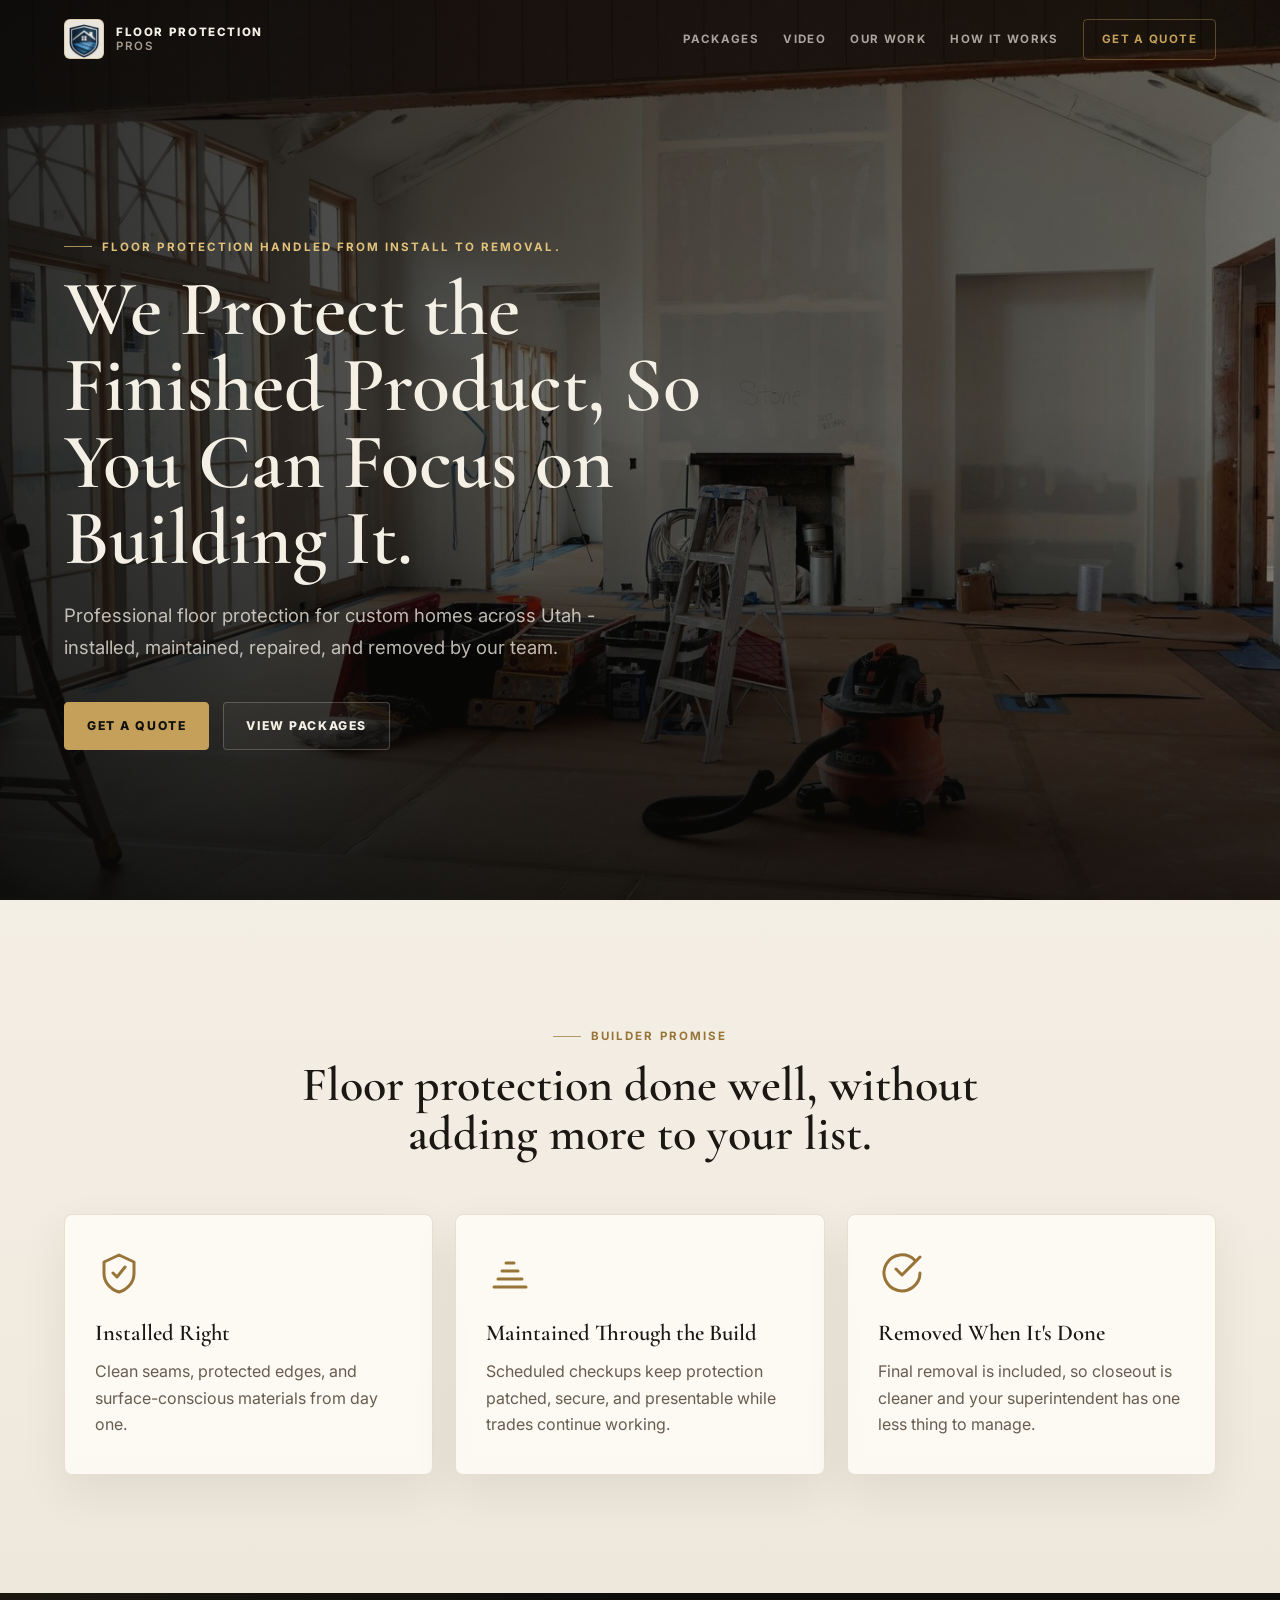
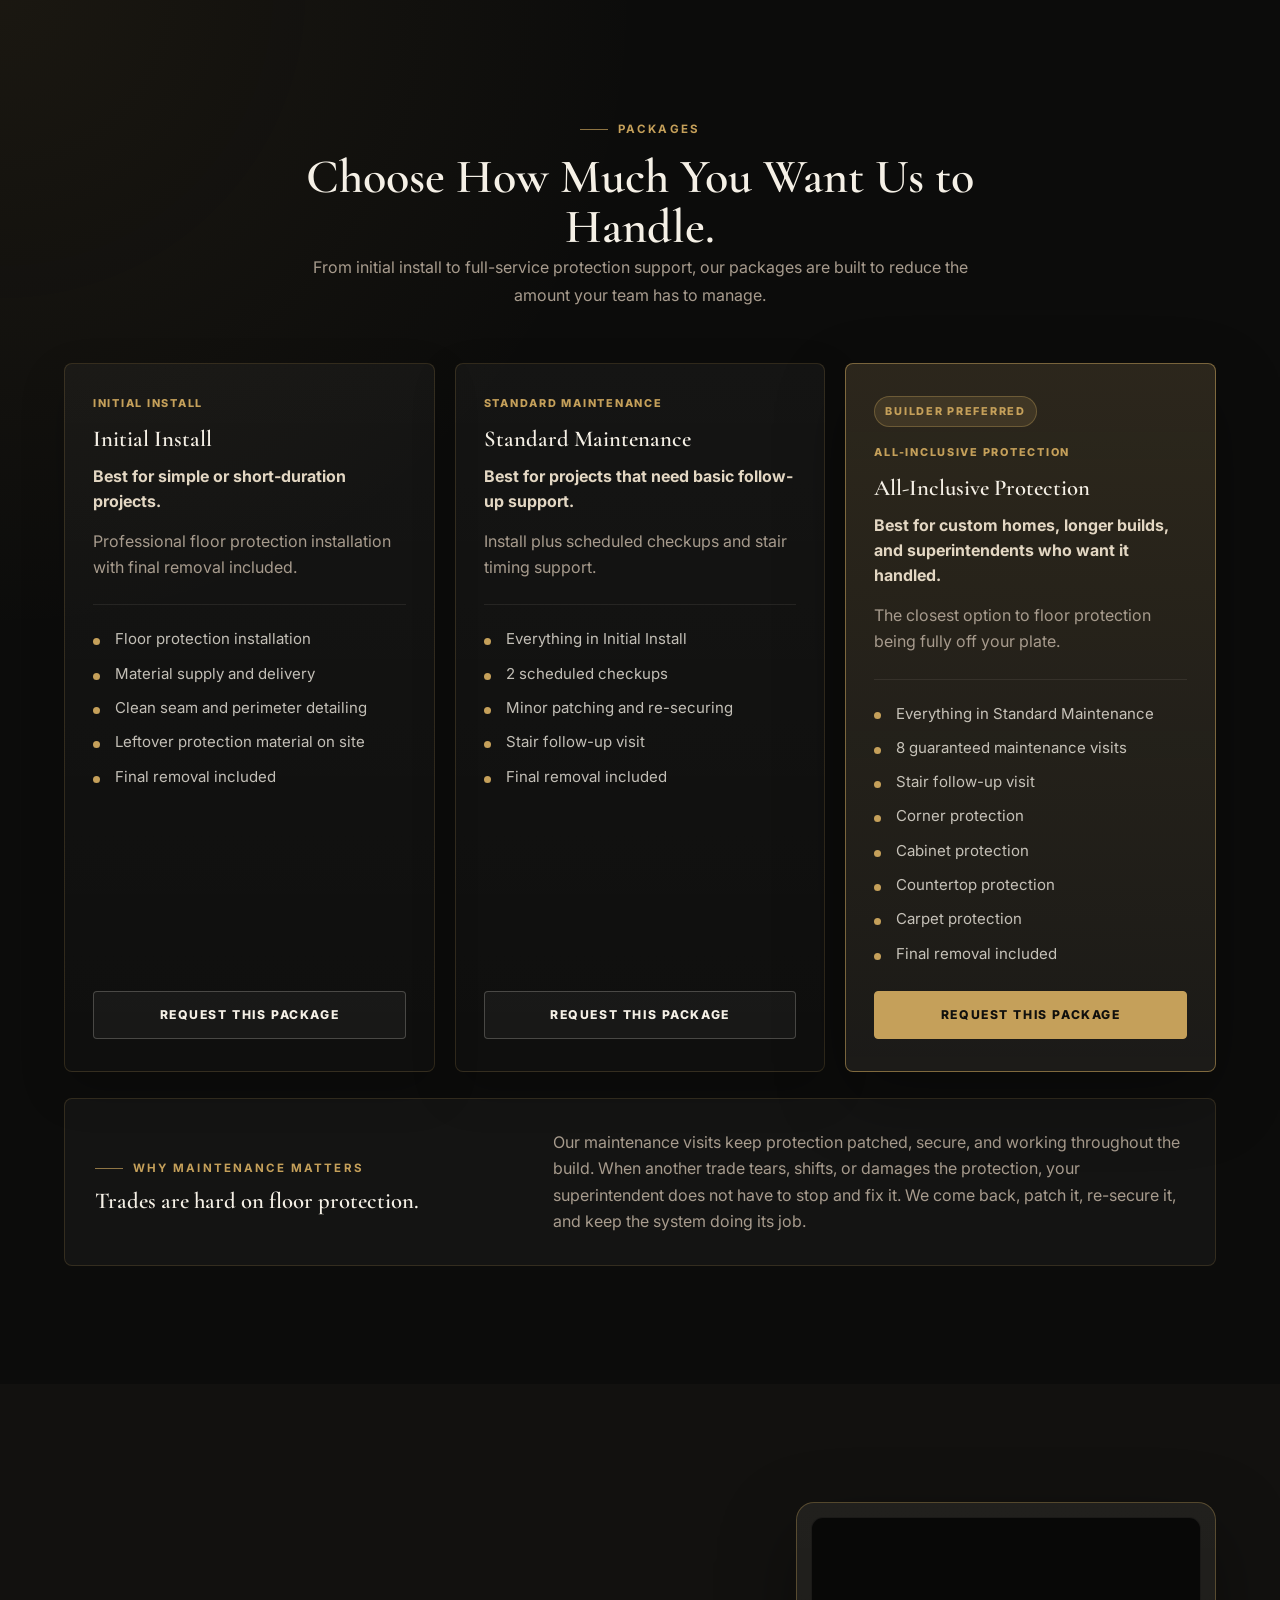
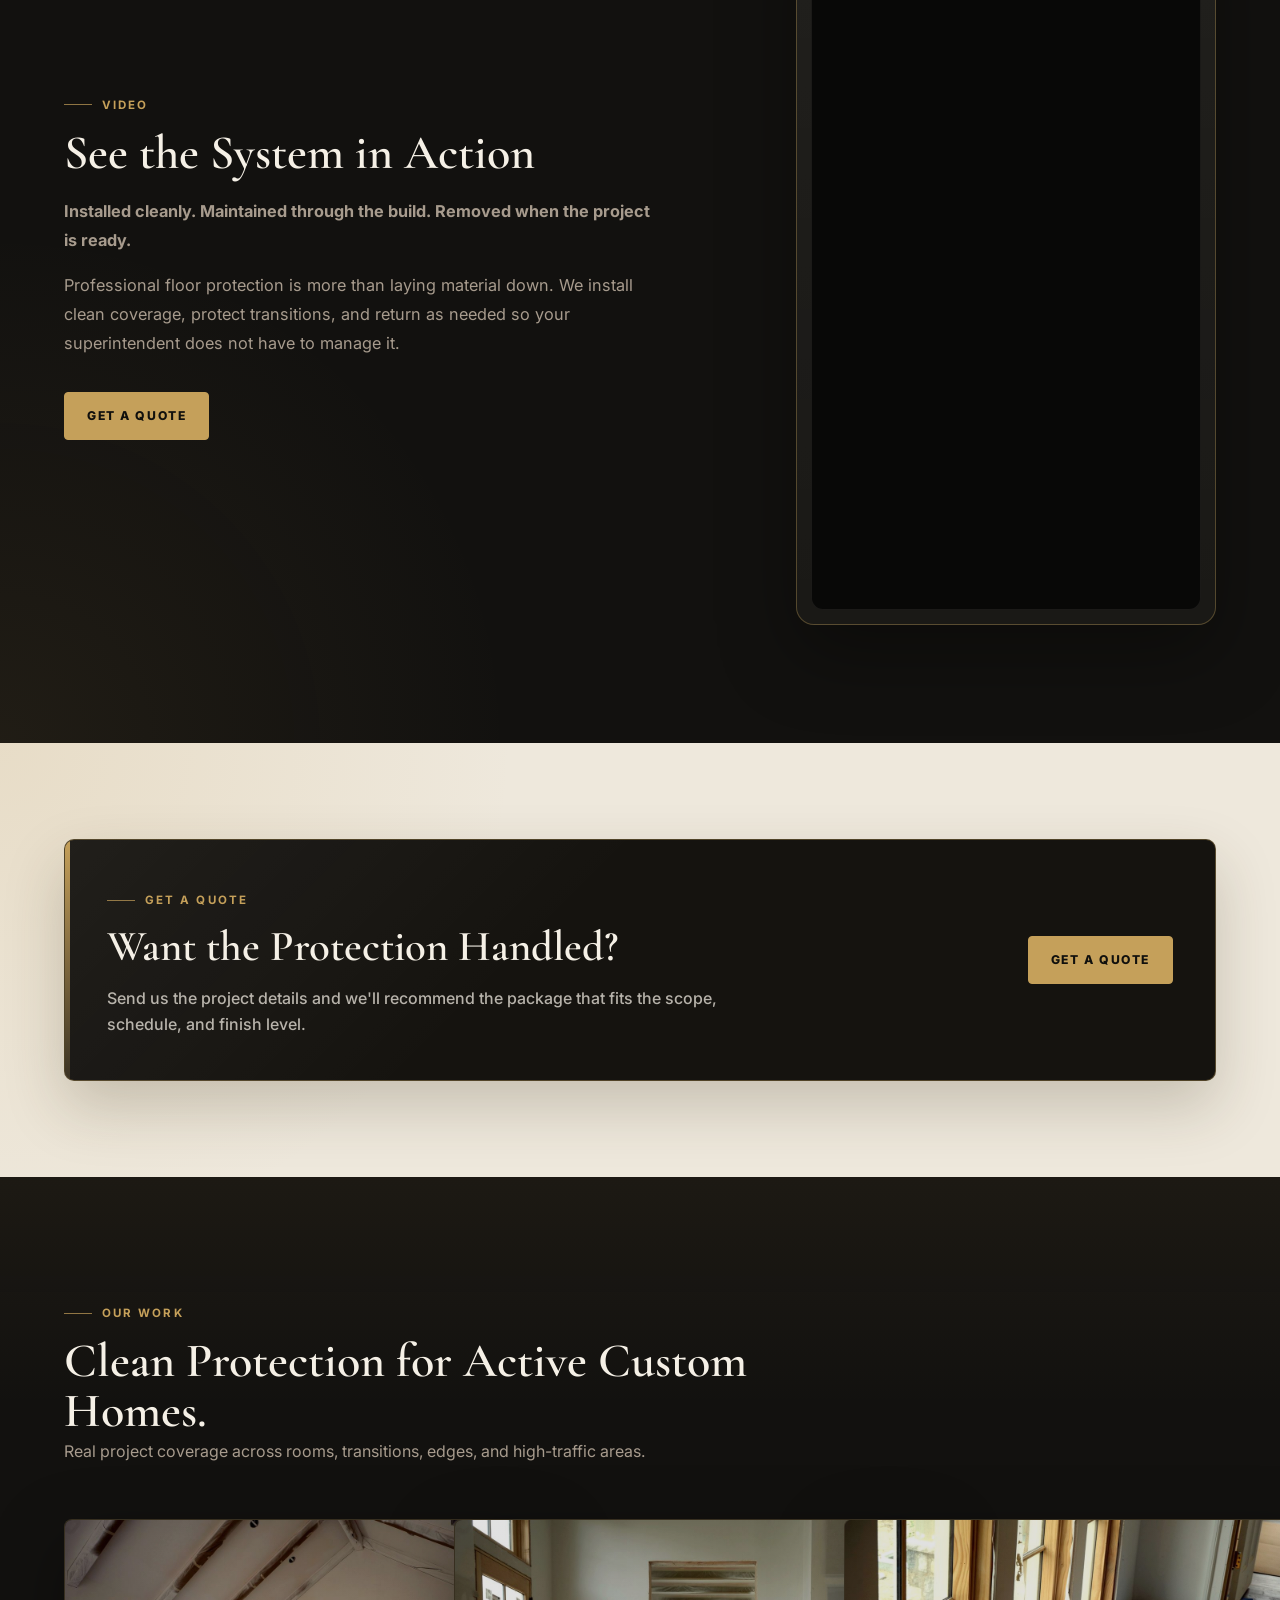
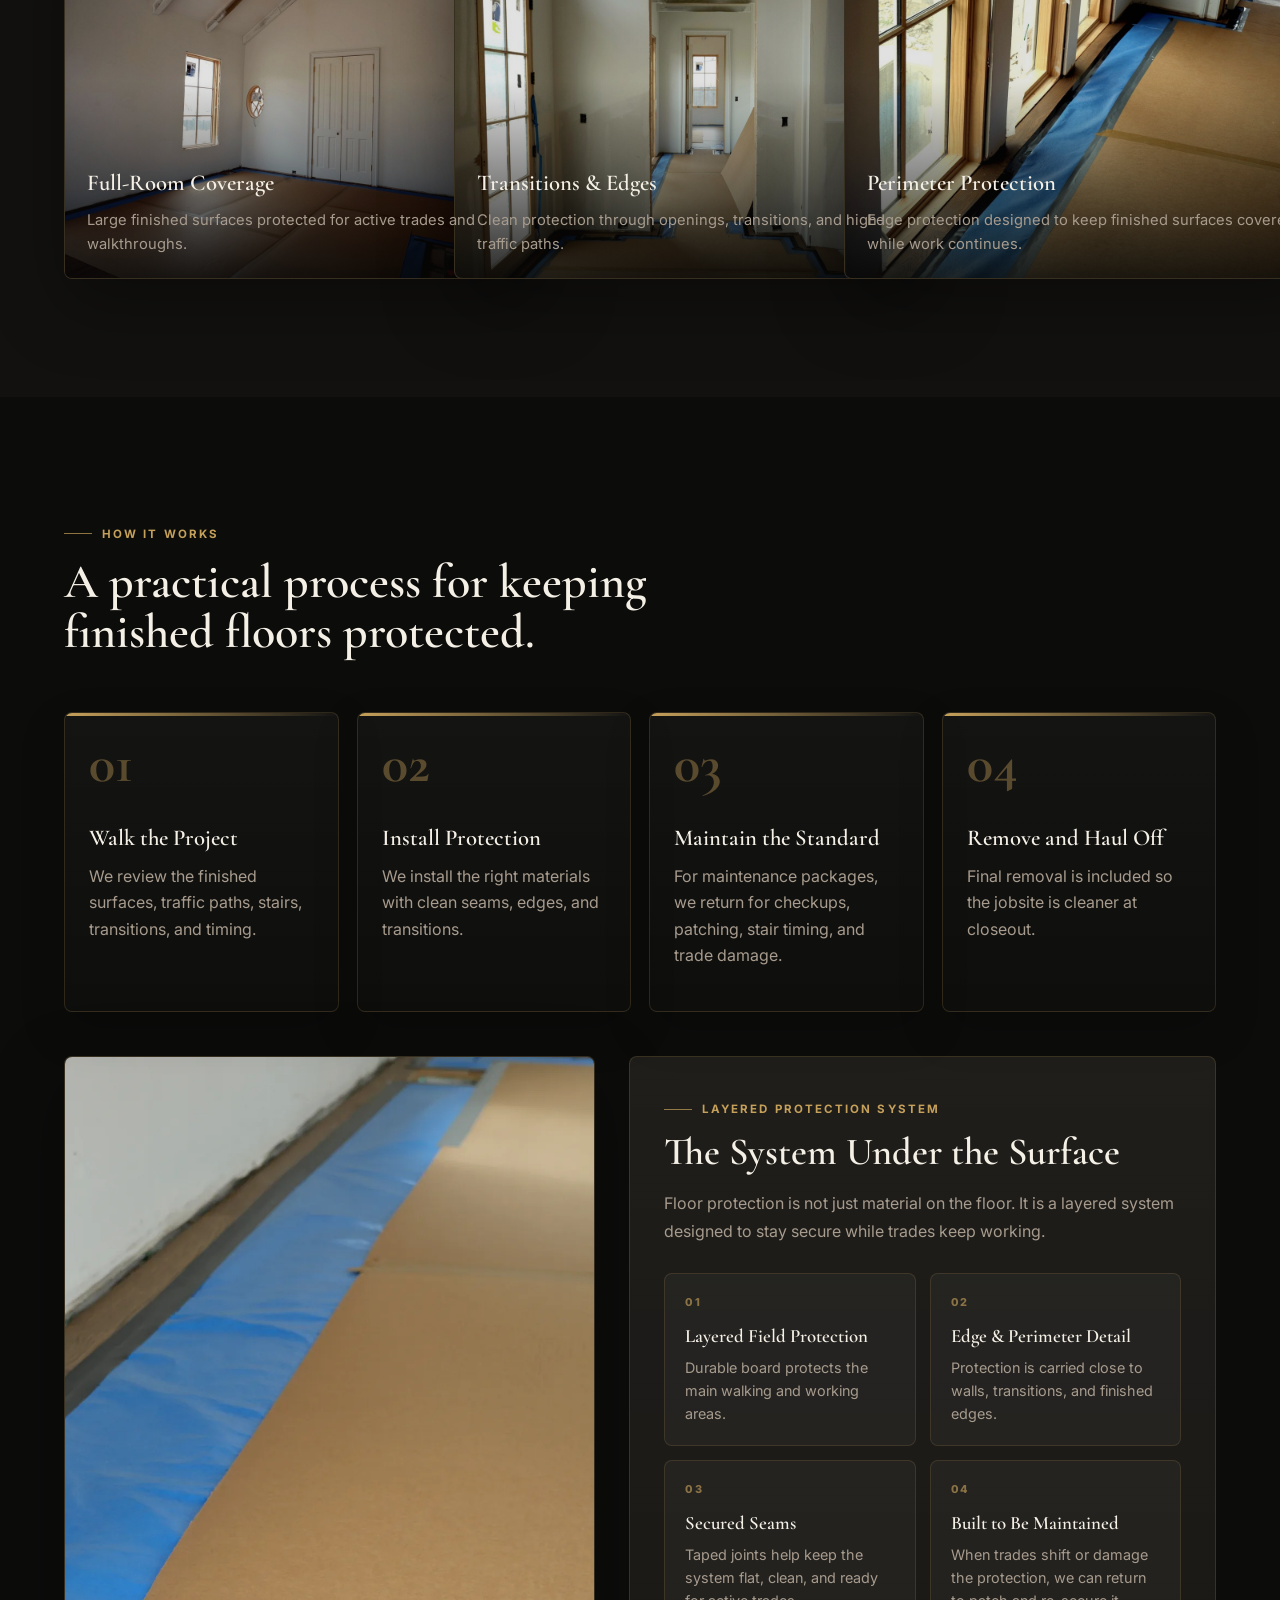
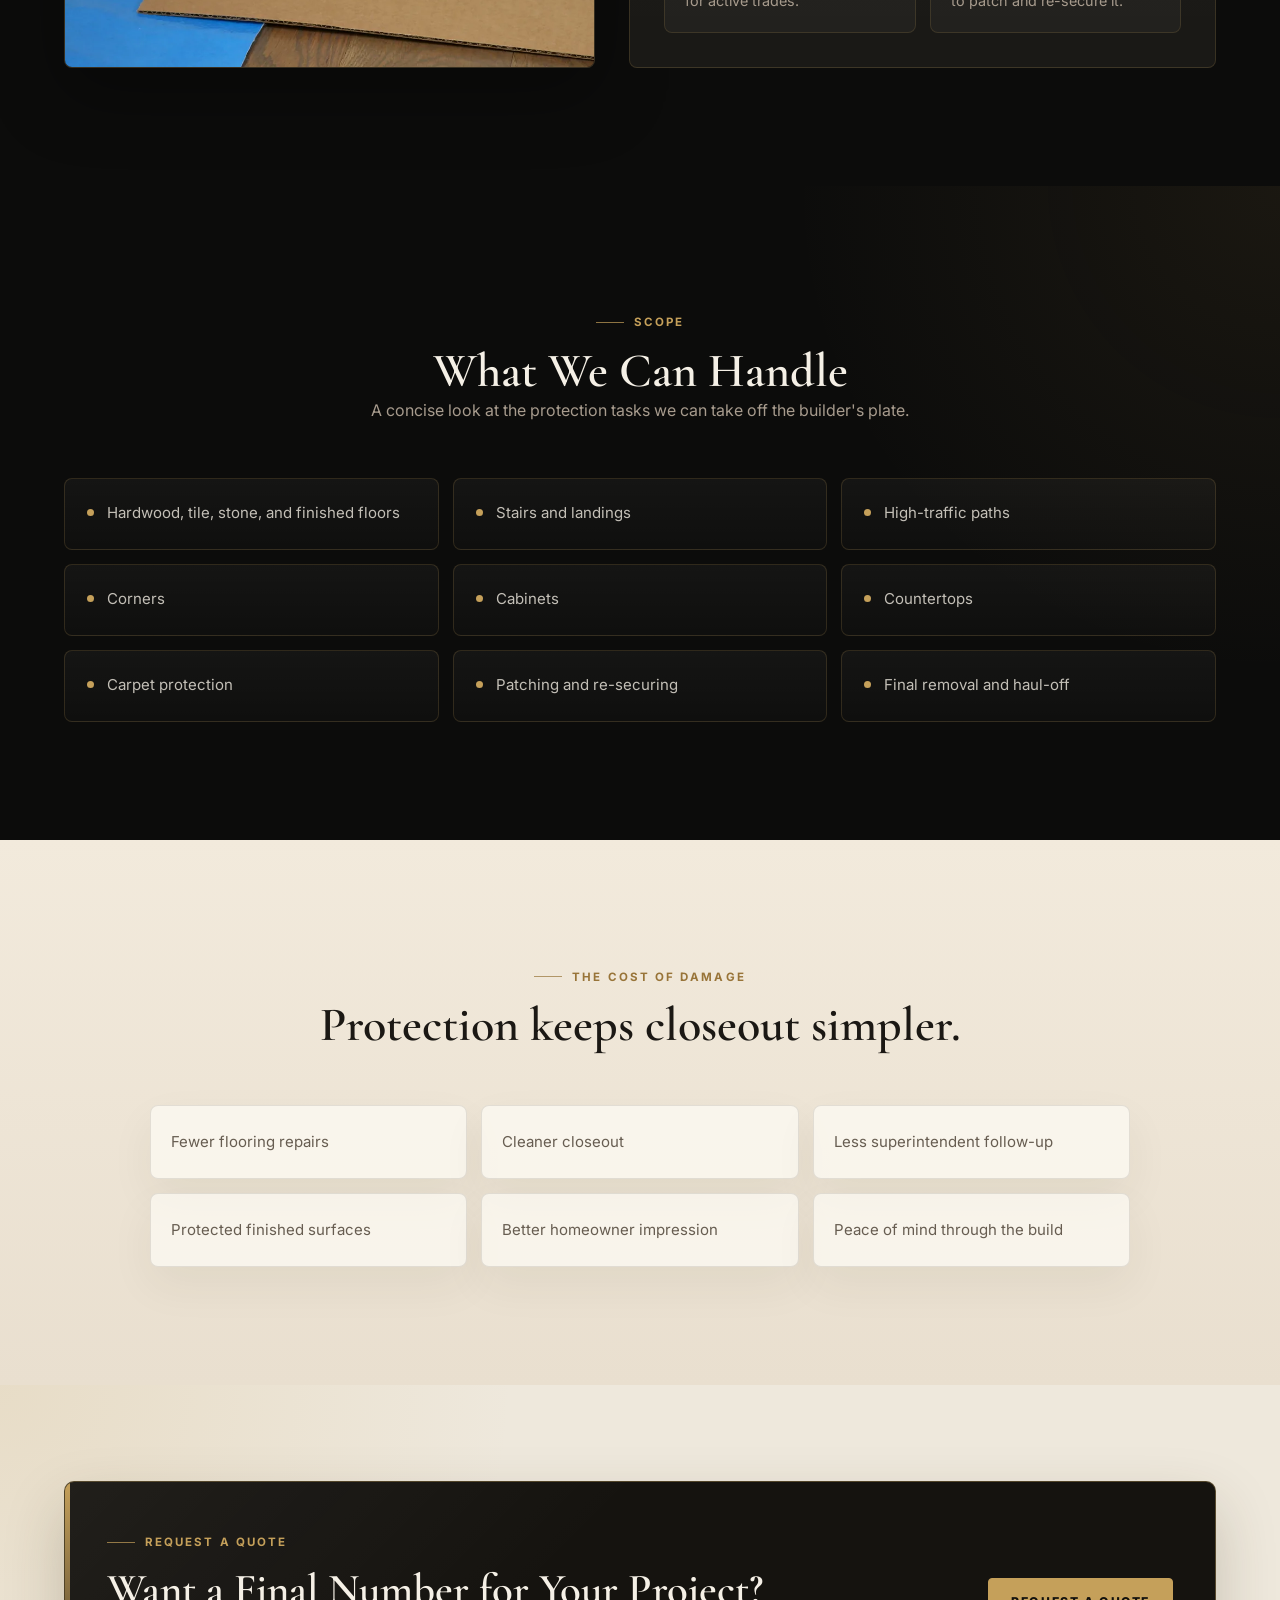
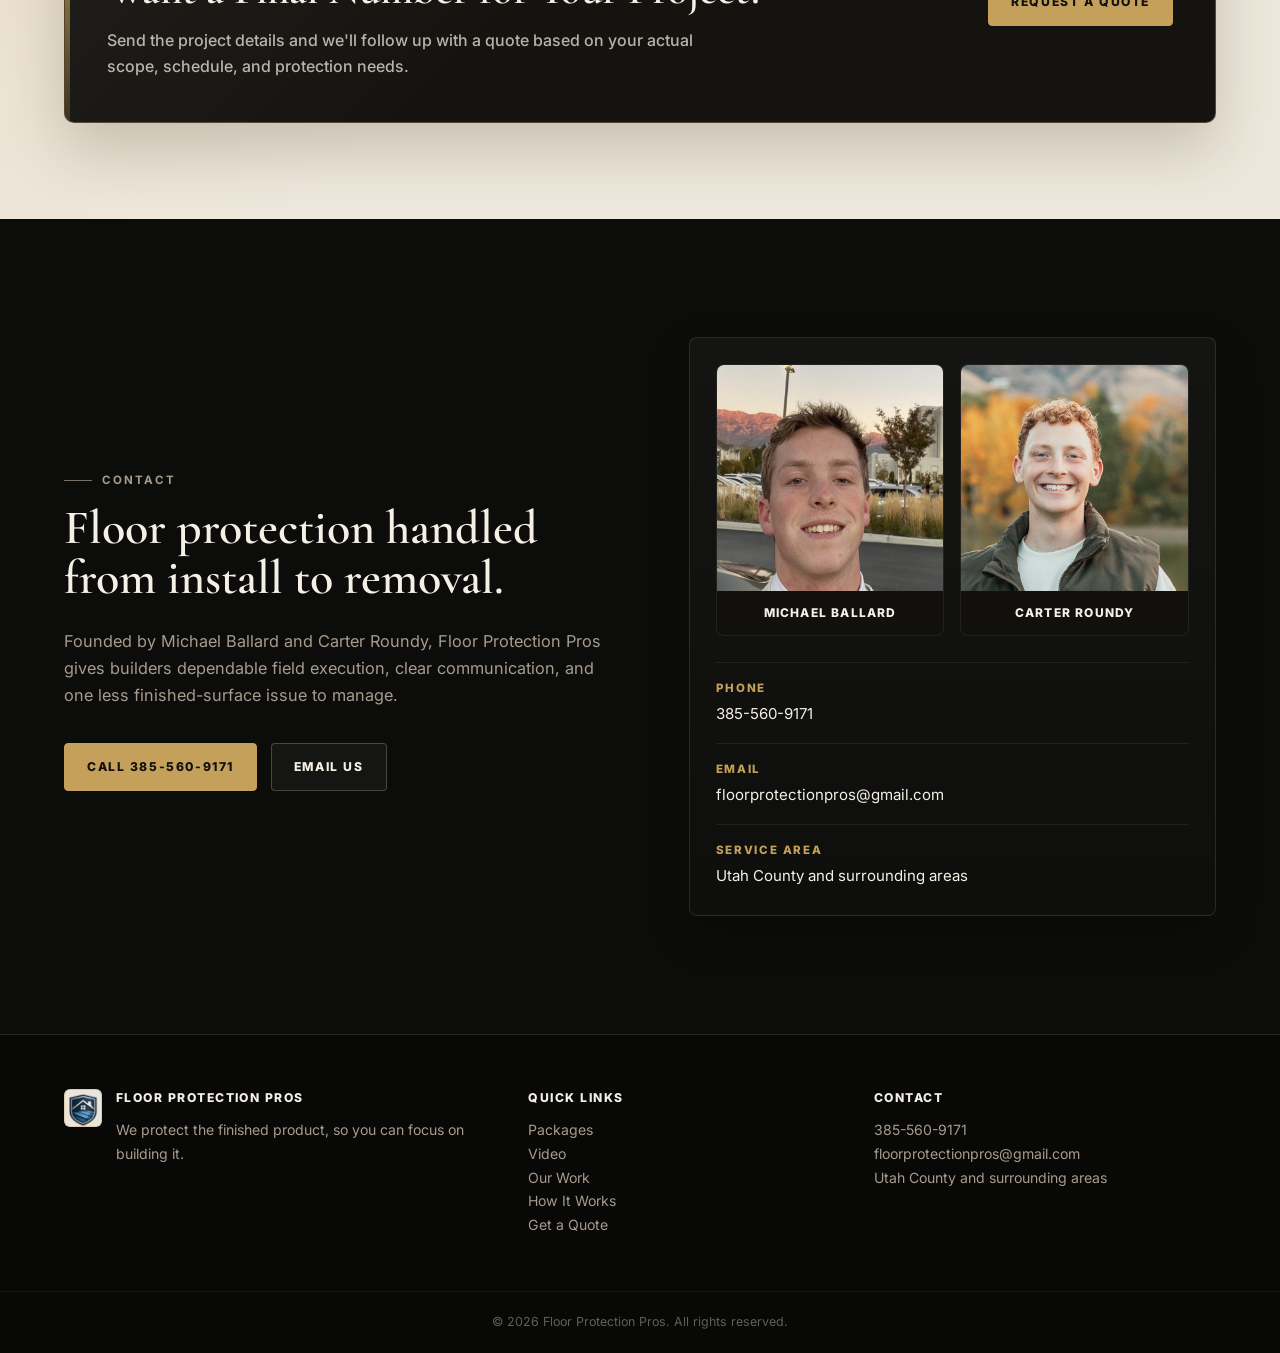
==== commit 5e34f710: "Add files via upload" ====
--- a/index.html
+++ b/index.html
@@ -33,6 +33,7 @@
 
             <nav class="nav-links" aria-label="Main navigation">
                 <a href="#packages">Packages</a>
+                <a href="#video">Video</a>
                 <a href="#work">Our Work</a>
                 <a href="#how-it-works">How It Works</a>
                 <a href="quote.html" class="nav-cta">Get a Quote</a>
@@ -45,6 +46,7 @@
 
         <div class="nav-mobile" aria-hidden="true">
             <a href="#packages">Packages</a>
+            <a href="#video">Video</a>
             <a href="#work">Our Work</a>
             <a href="#how-it-works">How It Works</a>
             <a href="quote.html">Get a Quote</a>
@@ -178,6 +180,29 @@
                     </div>
                     <p>Our maintenance visits keep protection patched, secure, and working throughout the build. When another trade tears, shifts, or damages the protection, your superintendent does not have to stop and fix it. We come back, patch it, re-secure it, and keep the system doing its job.</p>
                 </aside>
+            </div>
+        </section>
+
+        <section class="section video-section" id="video">
+            <div class="container video-layout">
+                <div class="video-copy">
+                    <p class="eyebrow">Video</p>
+                    <h2>See the System in Action</h2>
+                    <p class="video-subtitle">Installed cleanly. Maintained through the build. Removed when the project is ready.</p>
+                    <p>Professional floor protection is more than laying material down. We install clean coverage, protect transitions, and return as needed so your superintendent does not have to manage it.</p>
+                    <a href="quote.html" class="btn btn-primary">Get a Quote</a>
+                </div>
+
+                <div class="video-card" aria-label="Floor Protection Pros system video">
+                    <div class="video-frame">
+                        <iframe
+                            src="https://www.youtube.com/embed/Yy9friWGk7M"
+                            title="Floor Protection Pros system video"
+                            loading="lazy"
+                            allow="accelerometer; autoplay; clipboard-write; encrypted-media; gyroscope; picture-in-picture; web-share"
+                            allowfullscreen></iframe>
+                    </div>
+                </div>
             </div>
         </section>
 
@@ -407,6 +432,7 @@
             <nav class="footer-nav" aria-label="Footer navigation">
                 <p>Quick Links</p>
                 <a href="#packages">Packages</a>
+                <a href="#video">Video</a>
                 <a href="#work">Our Work</a>
                 <a href="#how-it-works">How It Works</a>
                 <a href="quote.html">Get a Quote</a>
--- a/index.styles.css
+++ b/index.styles.css
@@ -699,6 +699,74 @@
   color: var(--muted);
 }
 
+.video-section {
+  background:
+    radial-gradient(circle at bottom left, rgba(197, 160, 90, 0.08), transparent 32%),
+    var(--bg-soft);
+}
+
+.video-layout {
+  display: grid;
+  grid-template-columns: minmax(0, 1fr) minmax(300px, 420px);
+  gap: 72px;
+  align-items: center;
+}
+
+.video-copy {
+  max-width: 660px;
+}
+
+.video-copy h2 {
+  margin-bottom: 18px;
+}
+
+.video-copy p:not(.eyebrow) {
+  max-width: 600px;
+  color: var(--muted);
+  font-size: 1.02rem;
+  line-height: 1.78;
+}
+
+.video-copy .video-subtitle {
+  color: var(--cream-2);
+  font-weight: 700;
+  margin-bottom: 16px;
+}
+
+.video-copy .btn {
+  margin-top: 34px;
+}
+
+.video-card {
+  justify-self: center;
+  width: min(100%, 420px);
+  padding: 14px;
+  background:
+    linear-gradient(180deg, rgba(255, 255, 255, 0.045), rgba(255, 255, 255, 0.012)),
+    var(--panel);
+  border: 1px solid rgba(197, 160, 90, 0.34);
+  border-radius: 18px;
+  box-shadow: 0 28px 76px rgba(0, 0, 0, 0.34);
+}
+
+.video-frame {
+  position: relative;
+  aspect-ratio: 9 / 16;
+  width: 100%;
+  overflow: hidden;
+  background: #080807;
+  border: 1px solid rgba(245, 240, 230, 0.08);
+  border-radius: 12px;
+}
+
+.video-frame iframe {
+  position: absolute;
+  inset: 0;
+  width: 100%;
+  height: 100%;
+  border: 0;
+}
+
 .statement-section {
   position: relative;
   min-height: 560px;
@@ -1343,6 +1411,7 @@
 
   .value-grid,
   .package-grid,
+  .video-layout,
   .comparison-grid,
   .contact-layout,
   .support-grid,
@@ -1363,6 +1432,10 @@
 
   .work-grid {
     grid-template-columns: 1fr;
+  }
+
+  .video-card {
+    width: min(100%, 380px);
   }
 
   .contact-layout {
@@ -1444,4 +1517,13 @@
   .quote-band-inner {
     padding: 34px 24px;
   }
-}
+
+  .video-layout {
+    gap: 42px;
+  }
+
+  .video-card {
+    padding: 10px;
+    width: min(100%, 340px);
+  }
+}
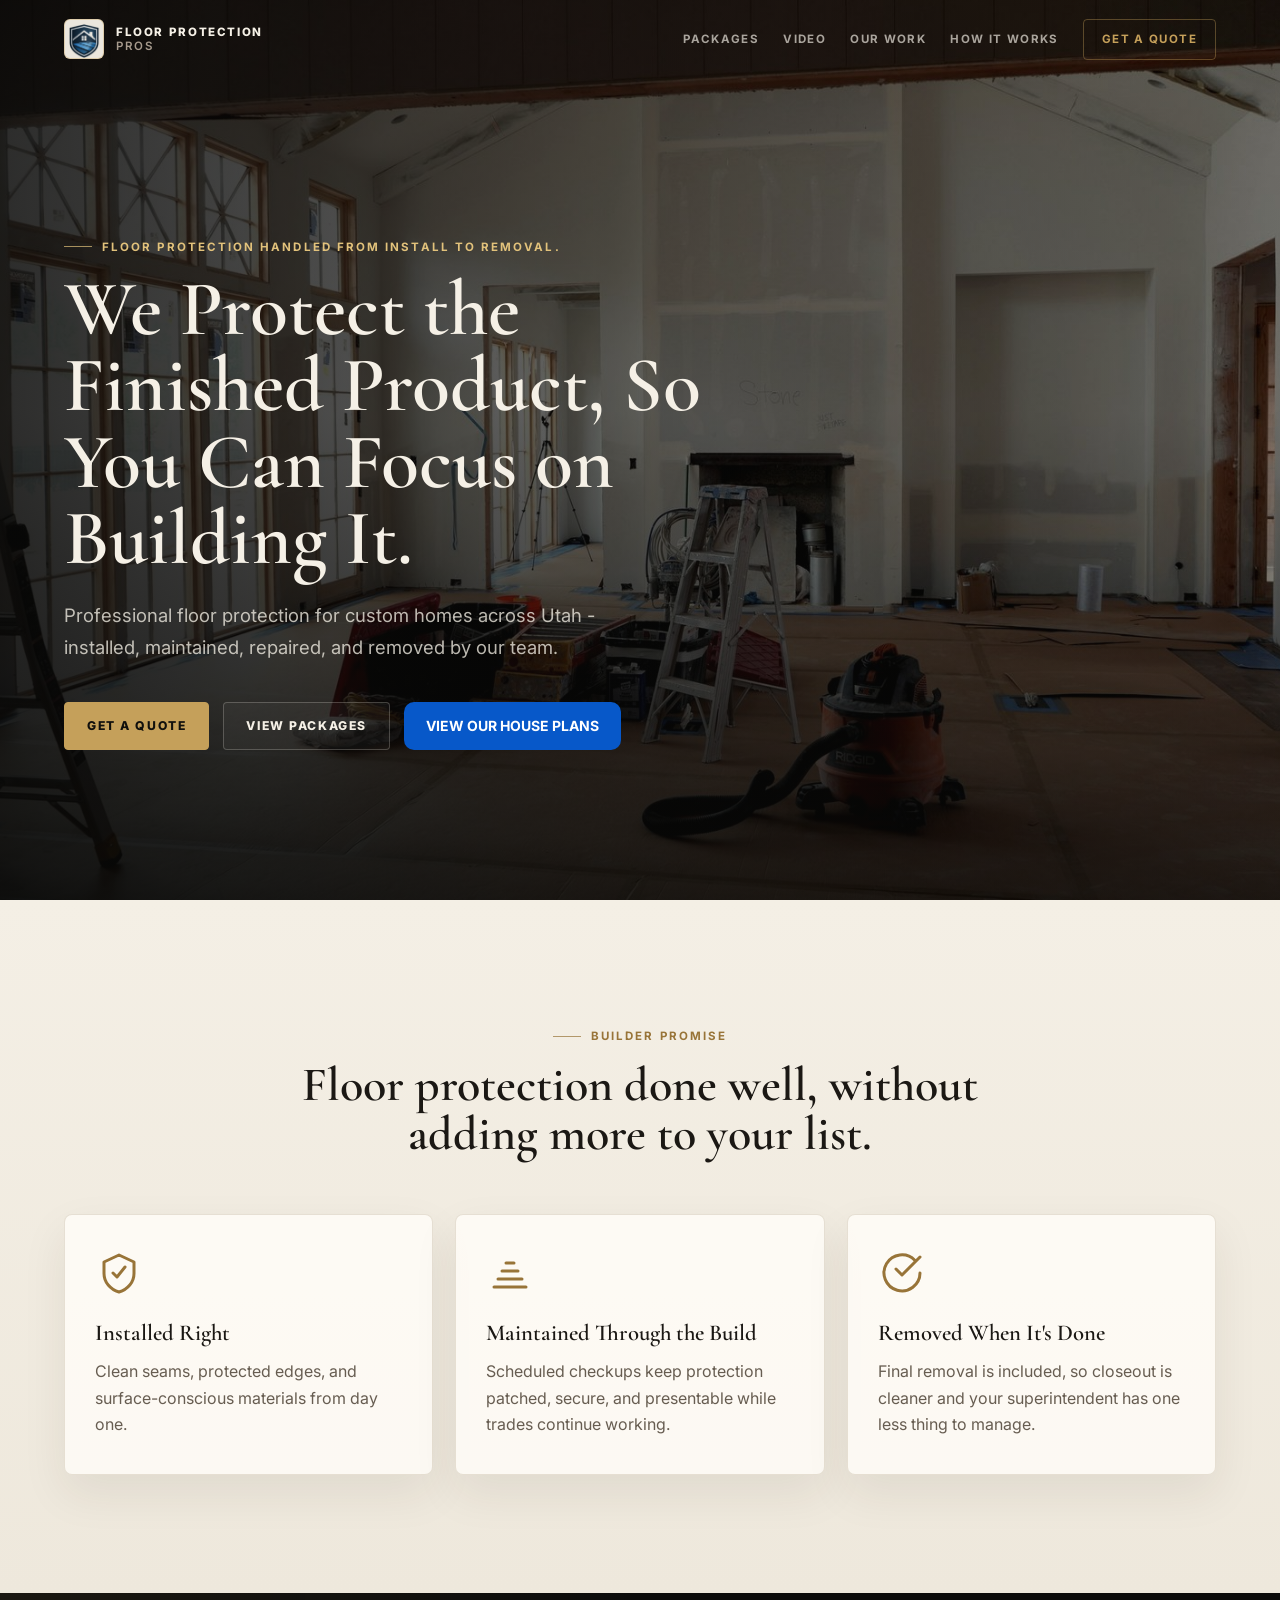
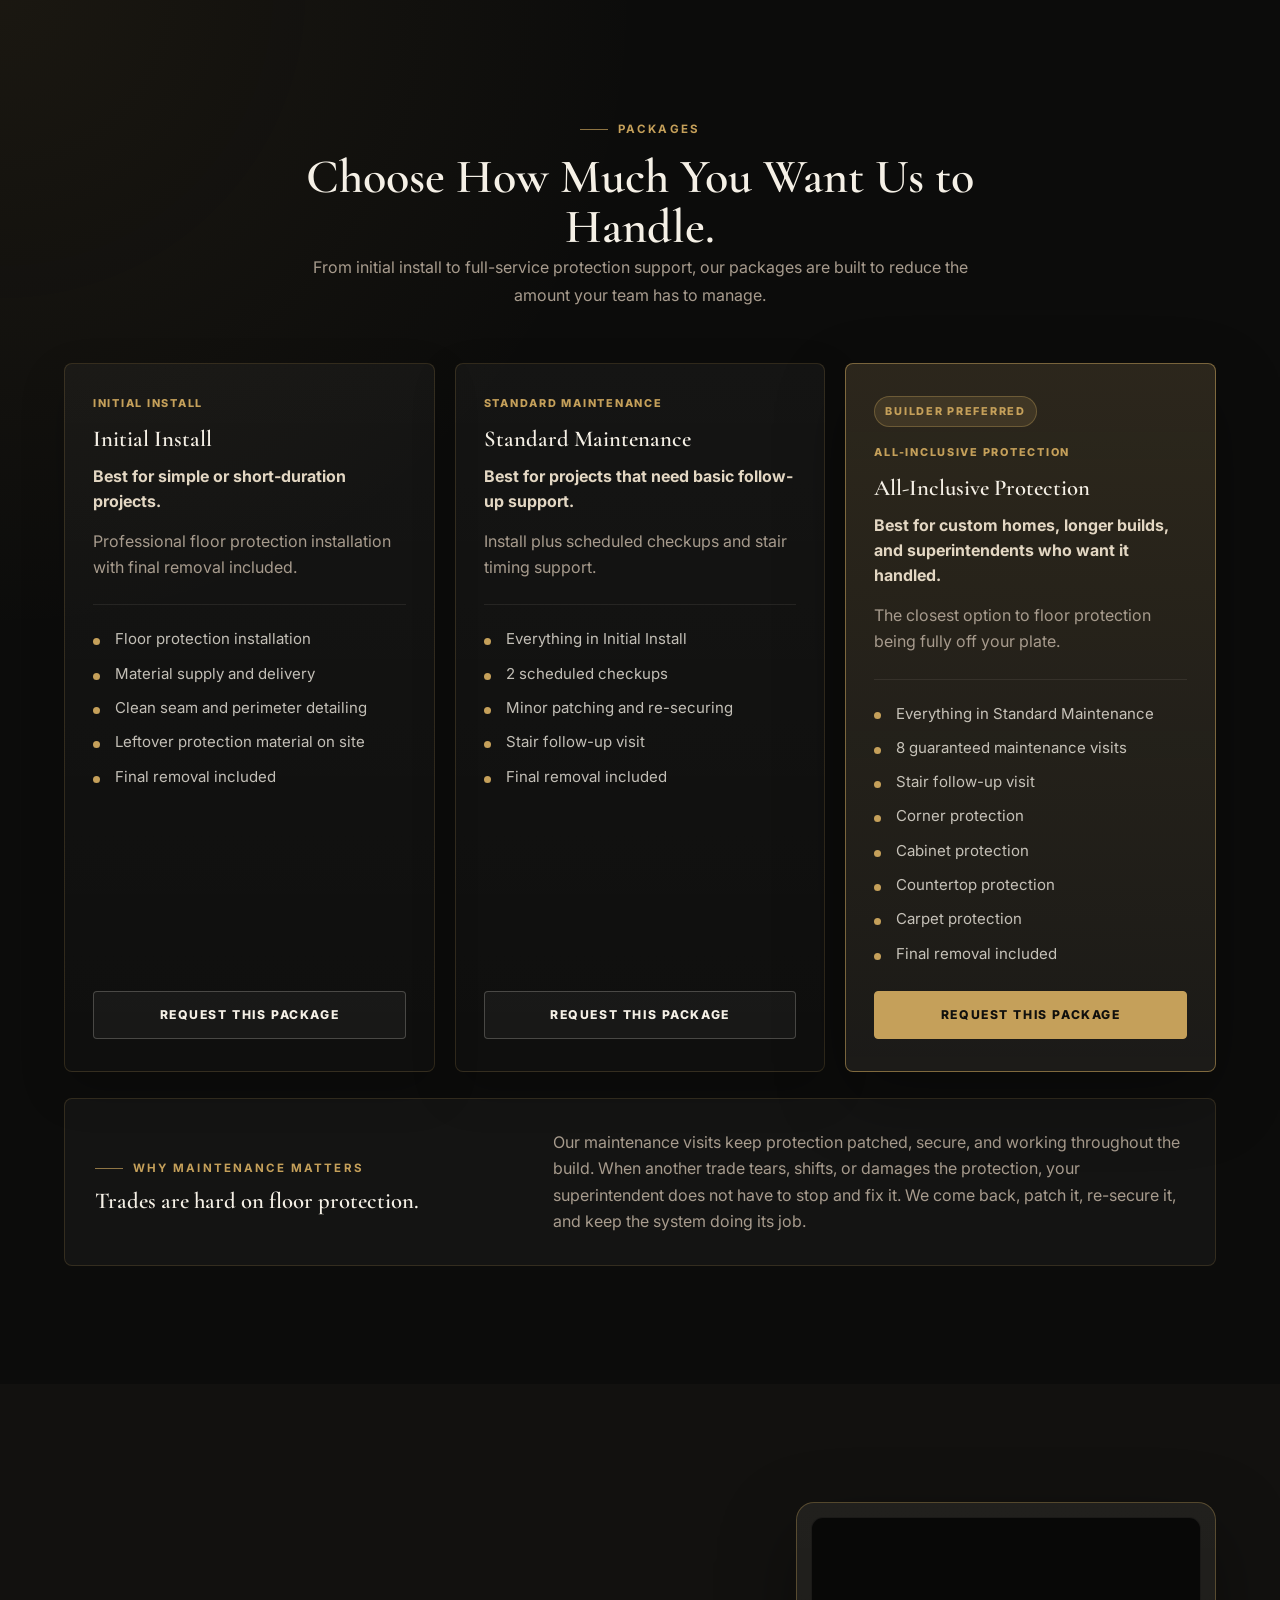
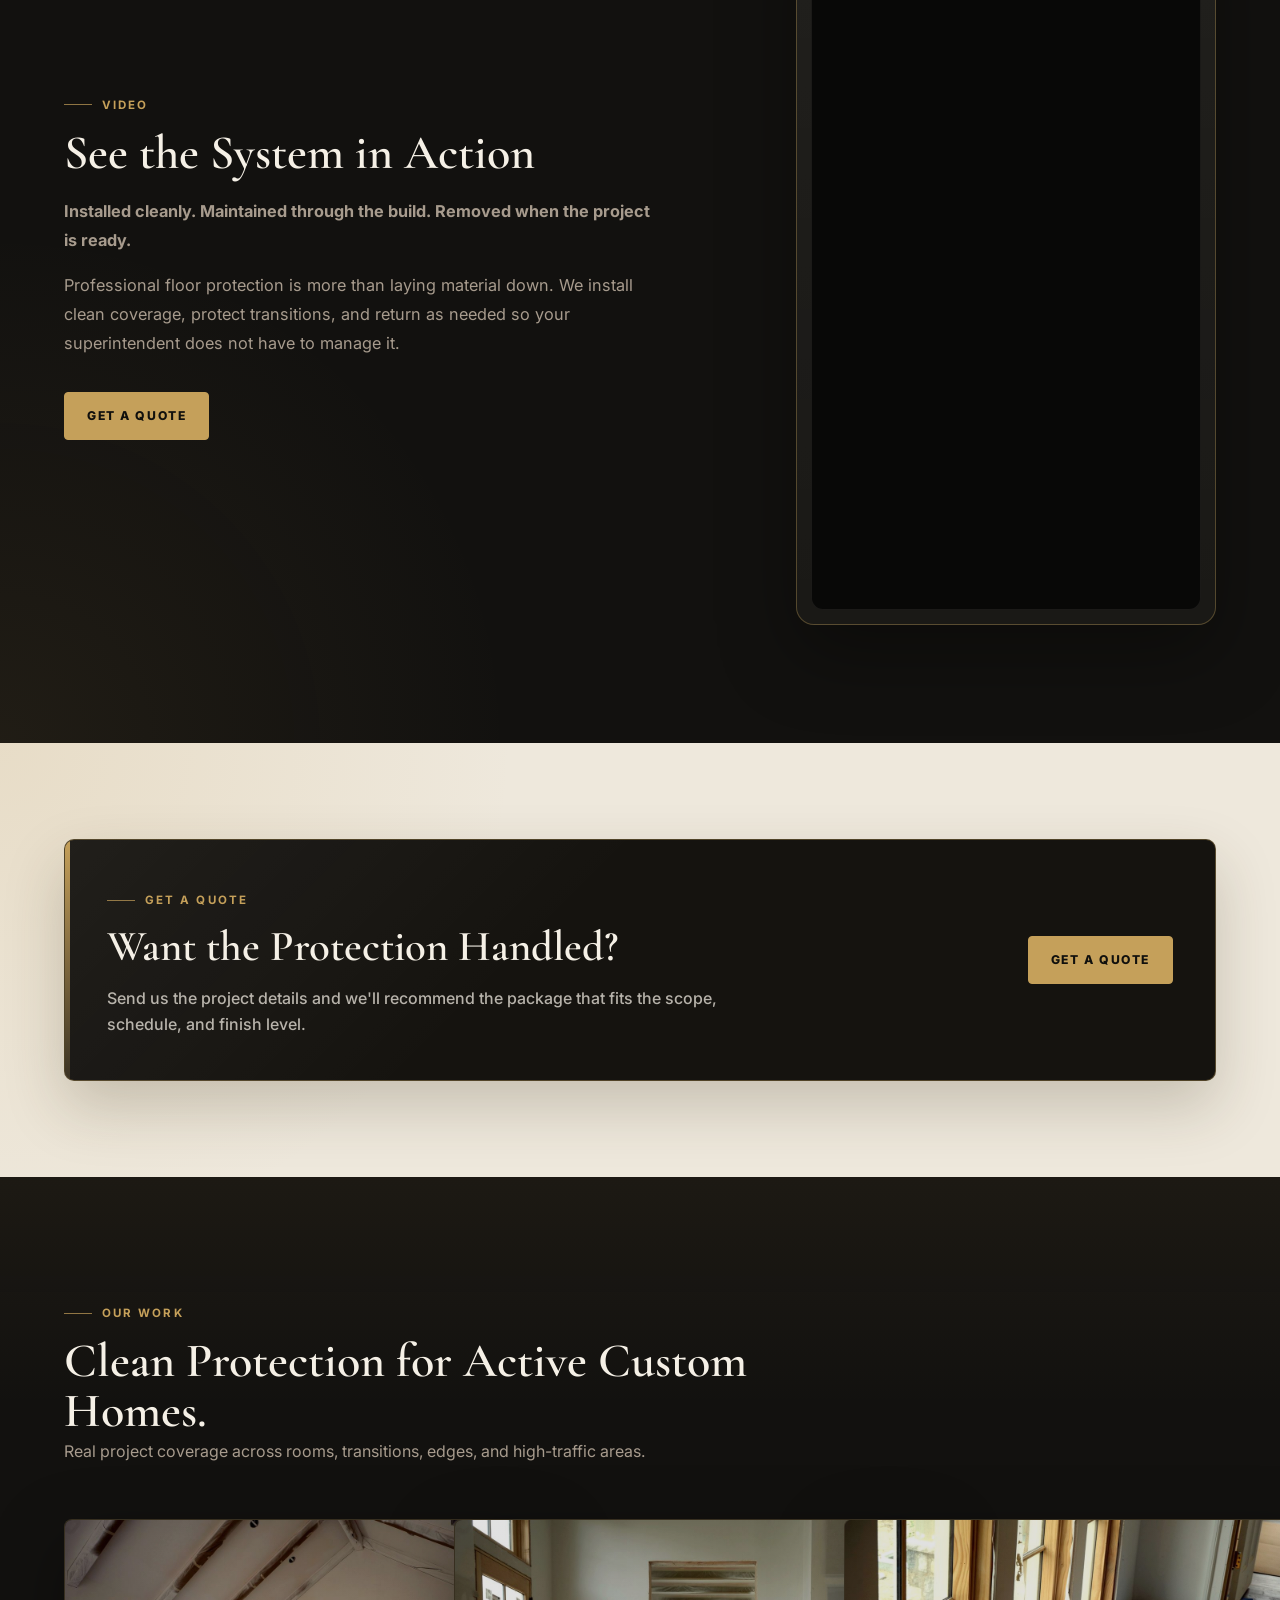
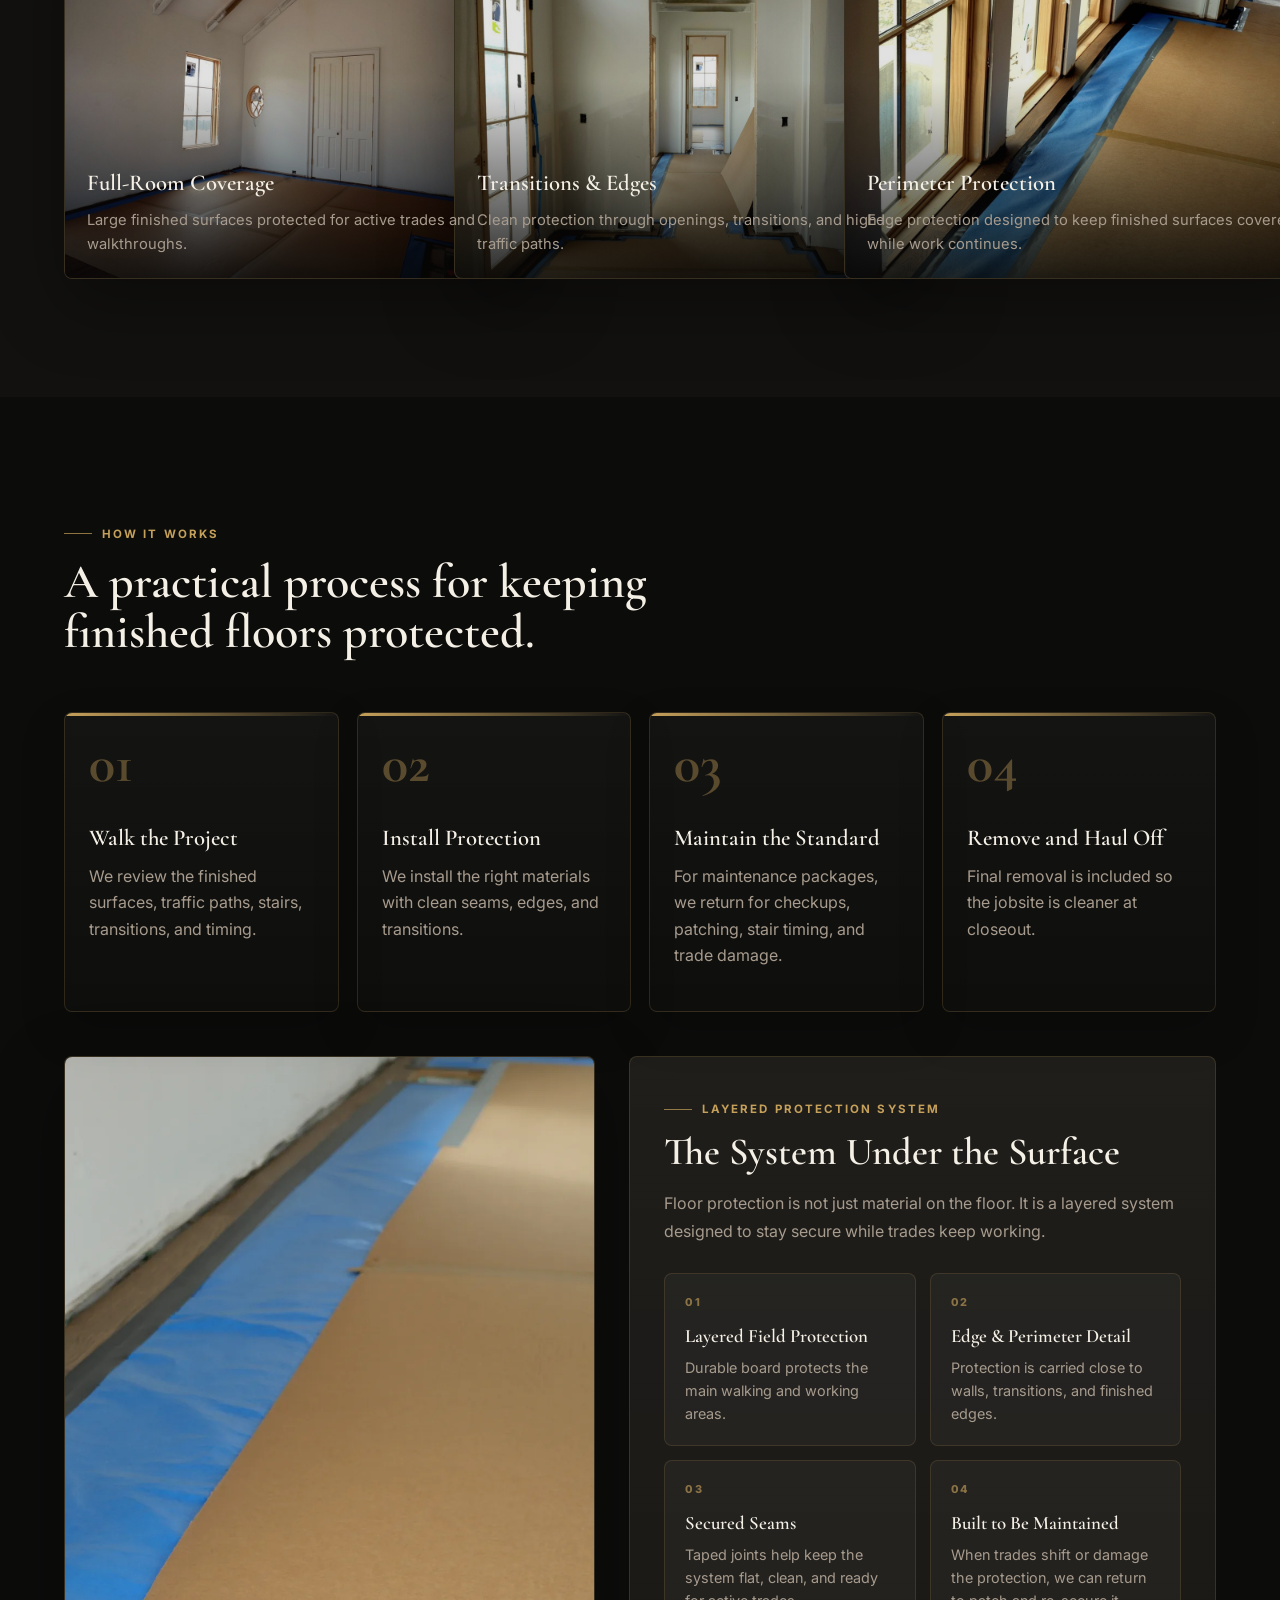
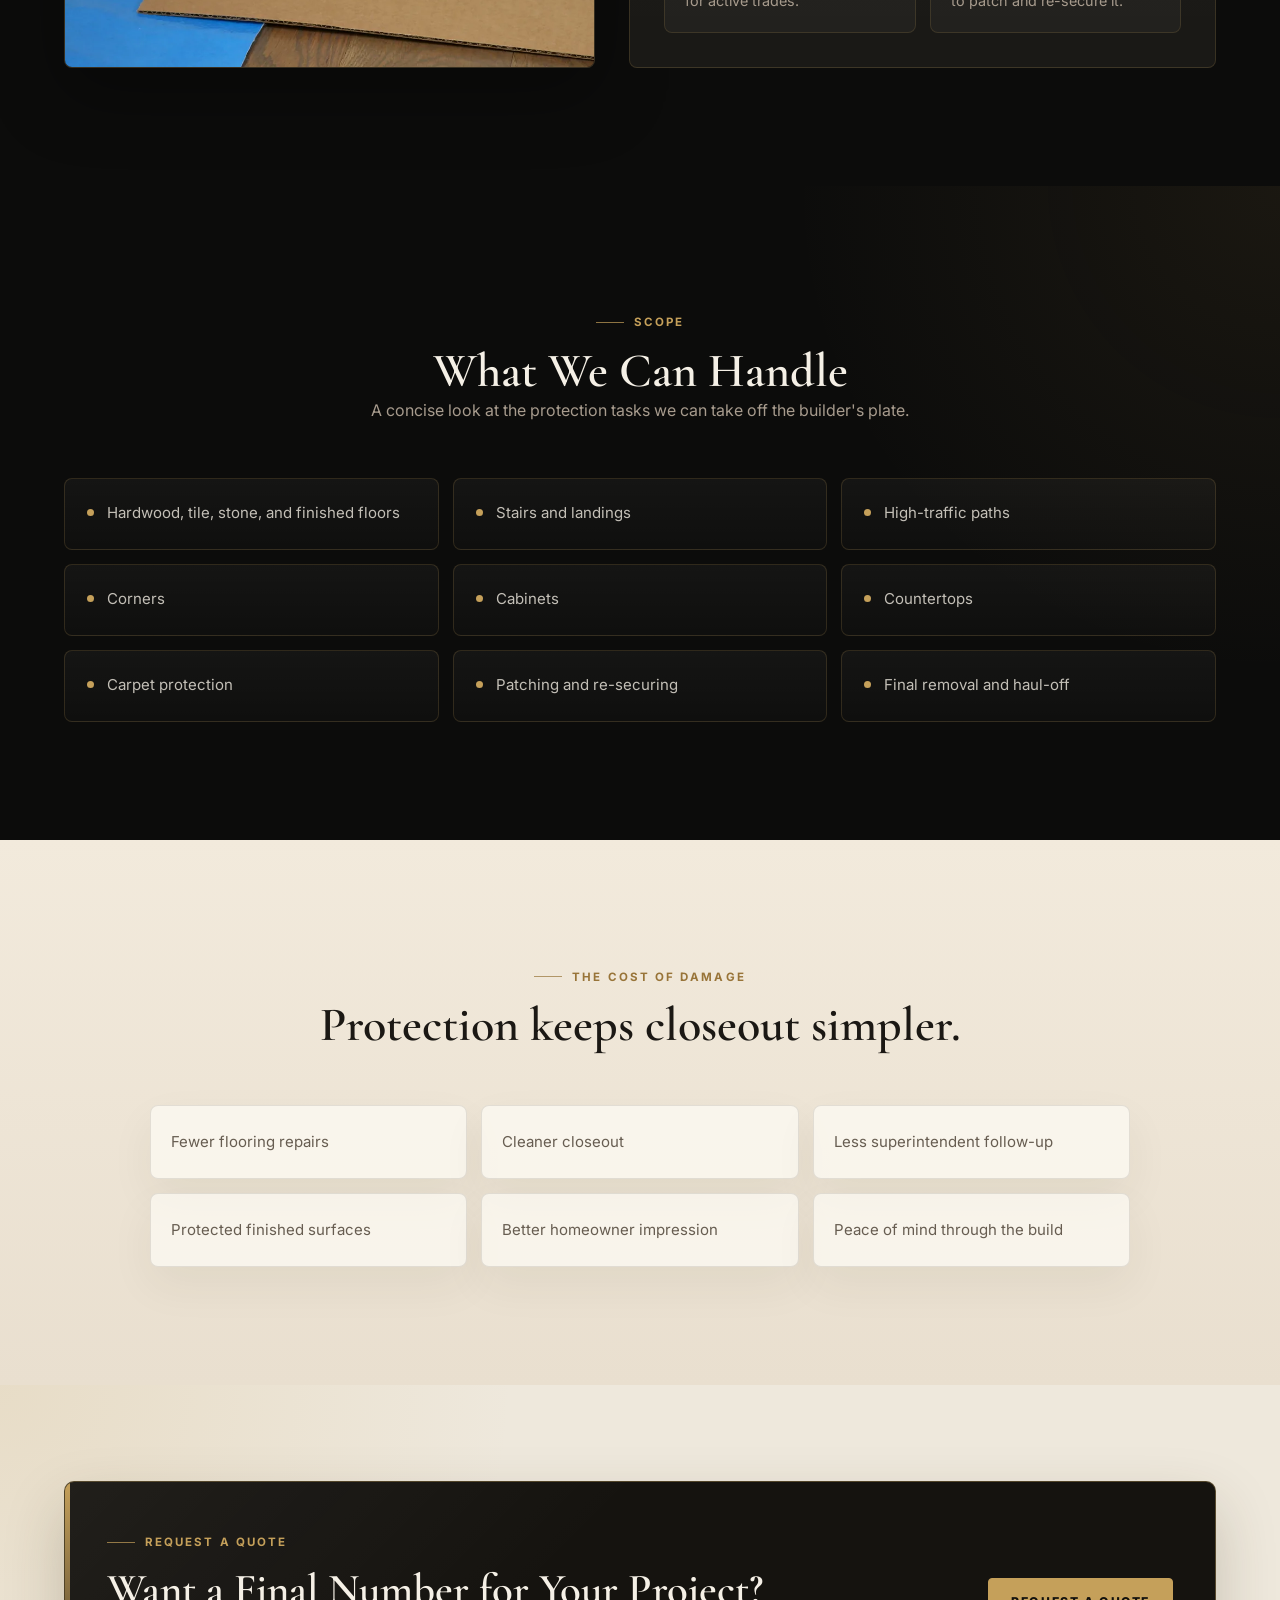
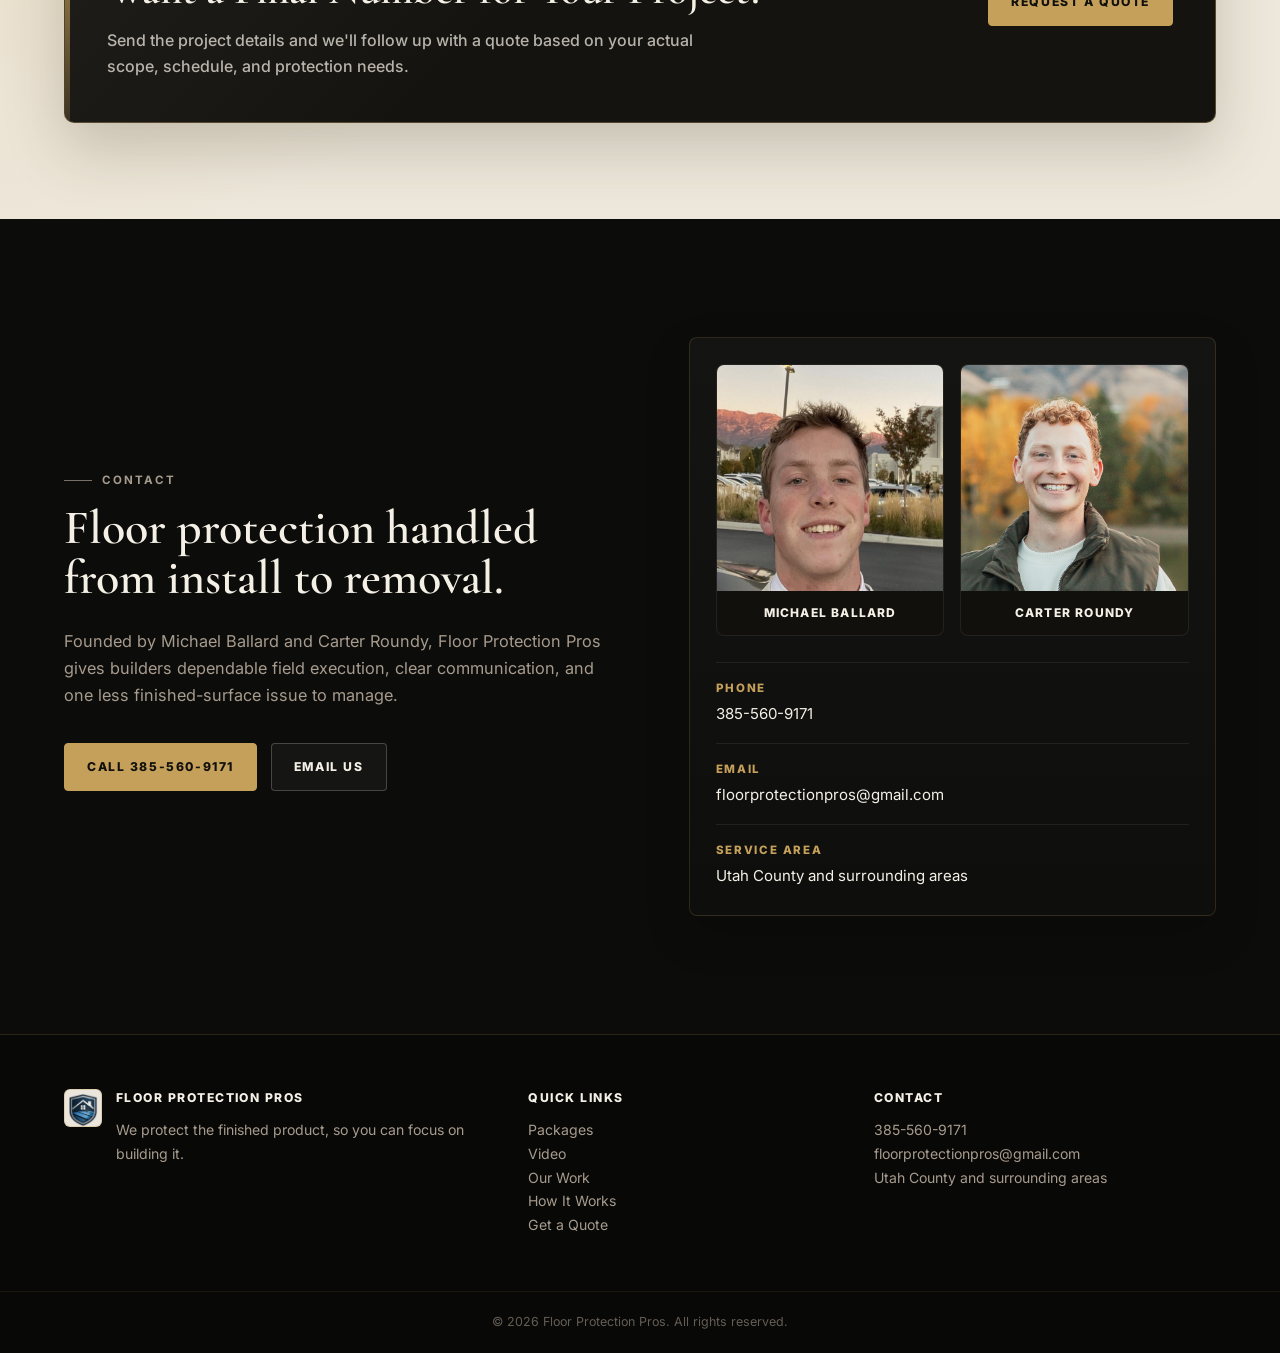
==== commit f05291b0: "Add a house plans button to the homepage hero. Place the owner's link beside the existing hero calls" ====
--- a/index.html
+++ b/index.html
@@ -64,6 +64,7 @@
                 <div class="hero-actions">
                     <a href="quote.html" class="btn btn-primary">Get a Quote</a>
                     <a href="#packages" class="btn btn-secondary">View Packages</a>
+                    <a href="https://homebase.build/g/floor-protection-pros" style="display:inline-flex;align-items:center;justify-content:center;min-height:48px;padding:0 22px;border-radius:10px;background:#0758c9;color:#fff;font:700 14px Inter,Arial,sans-serif;text-decoration:none;text-transform:uppercase">View our house plans</a>
                 </div>
             </div>
         </section>
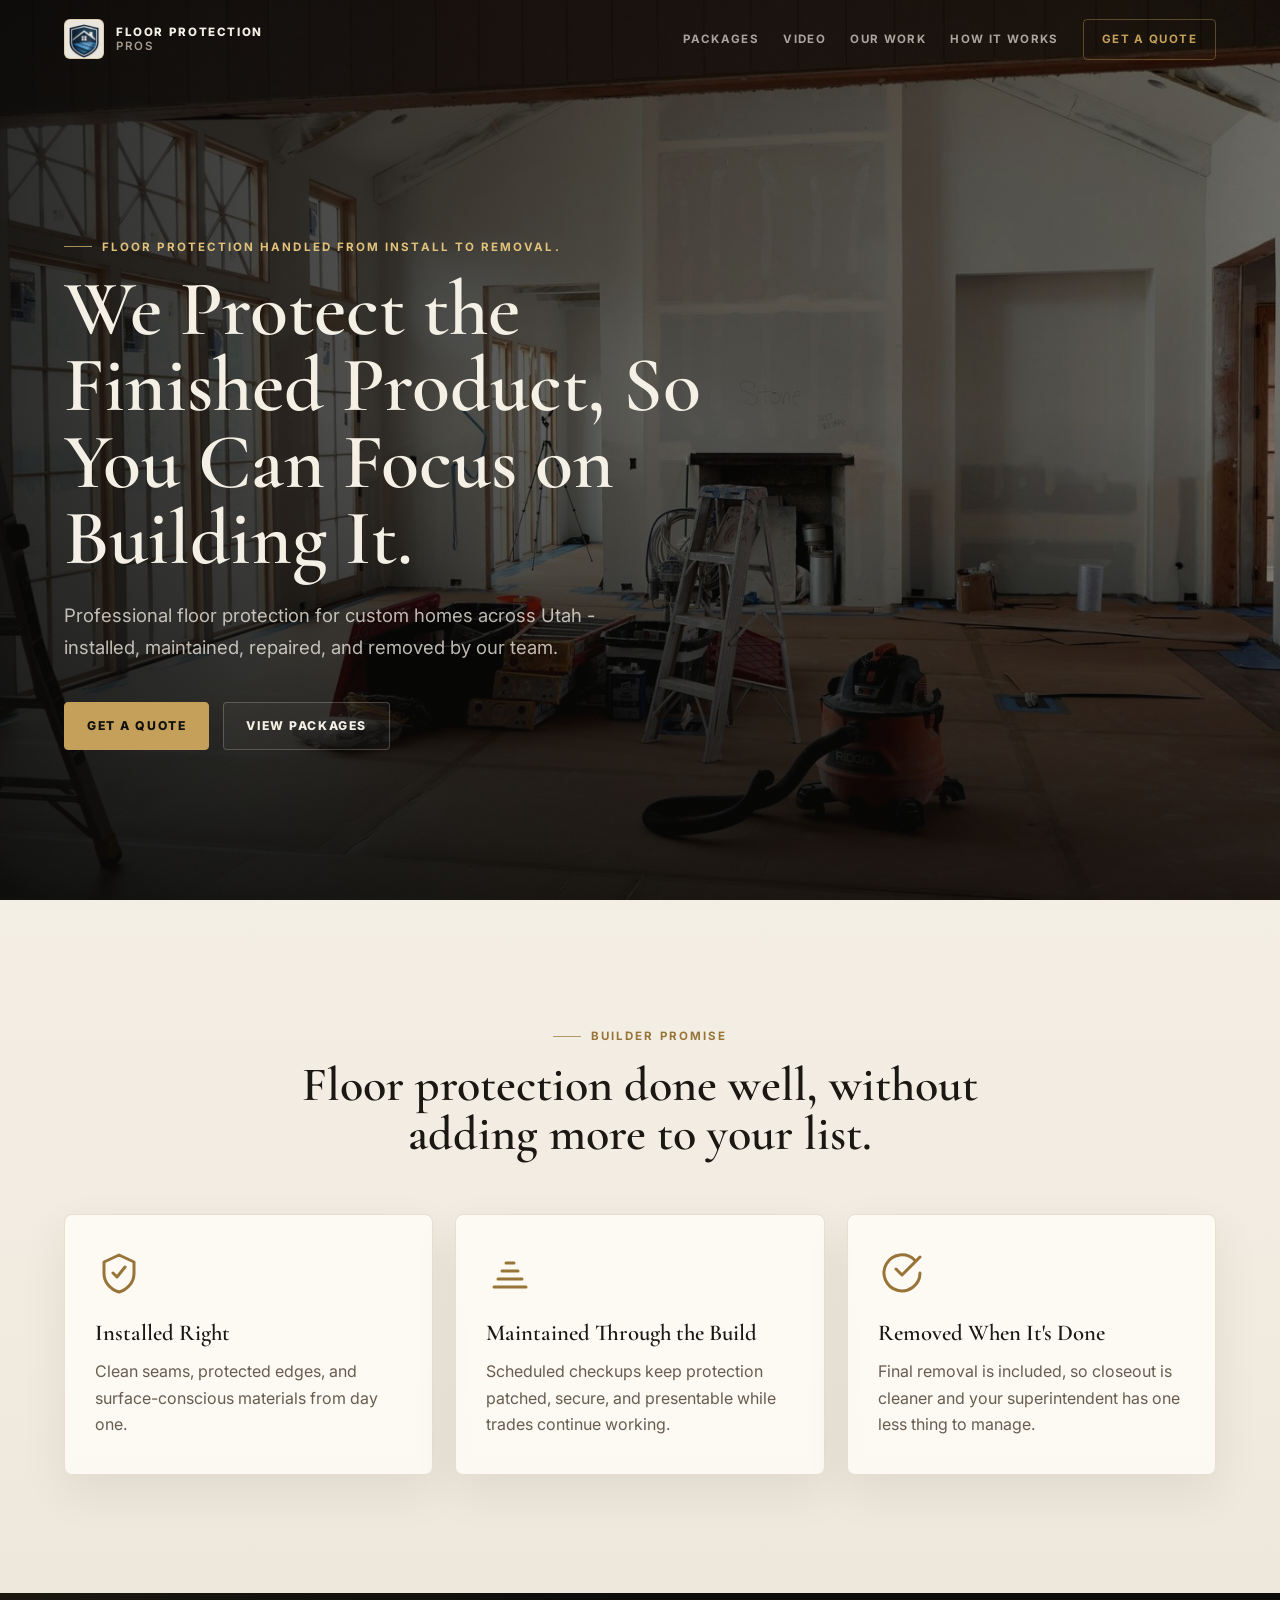
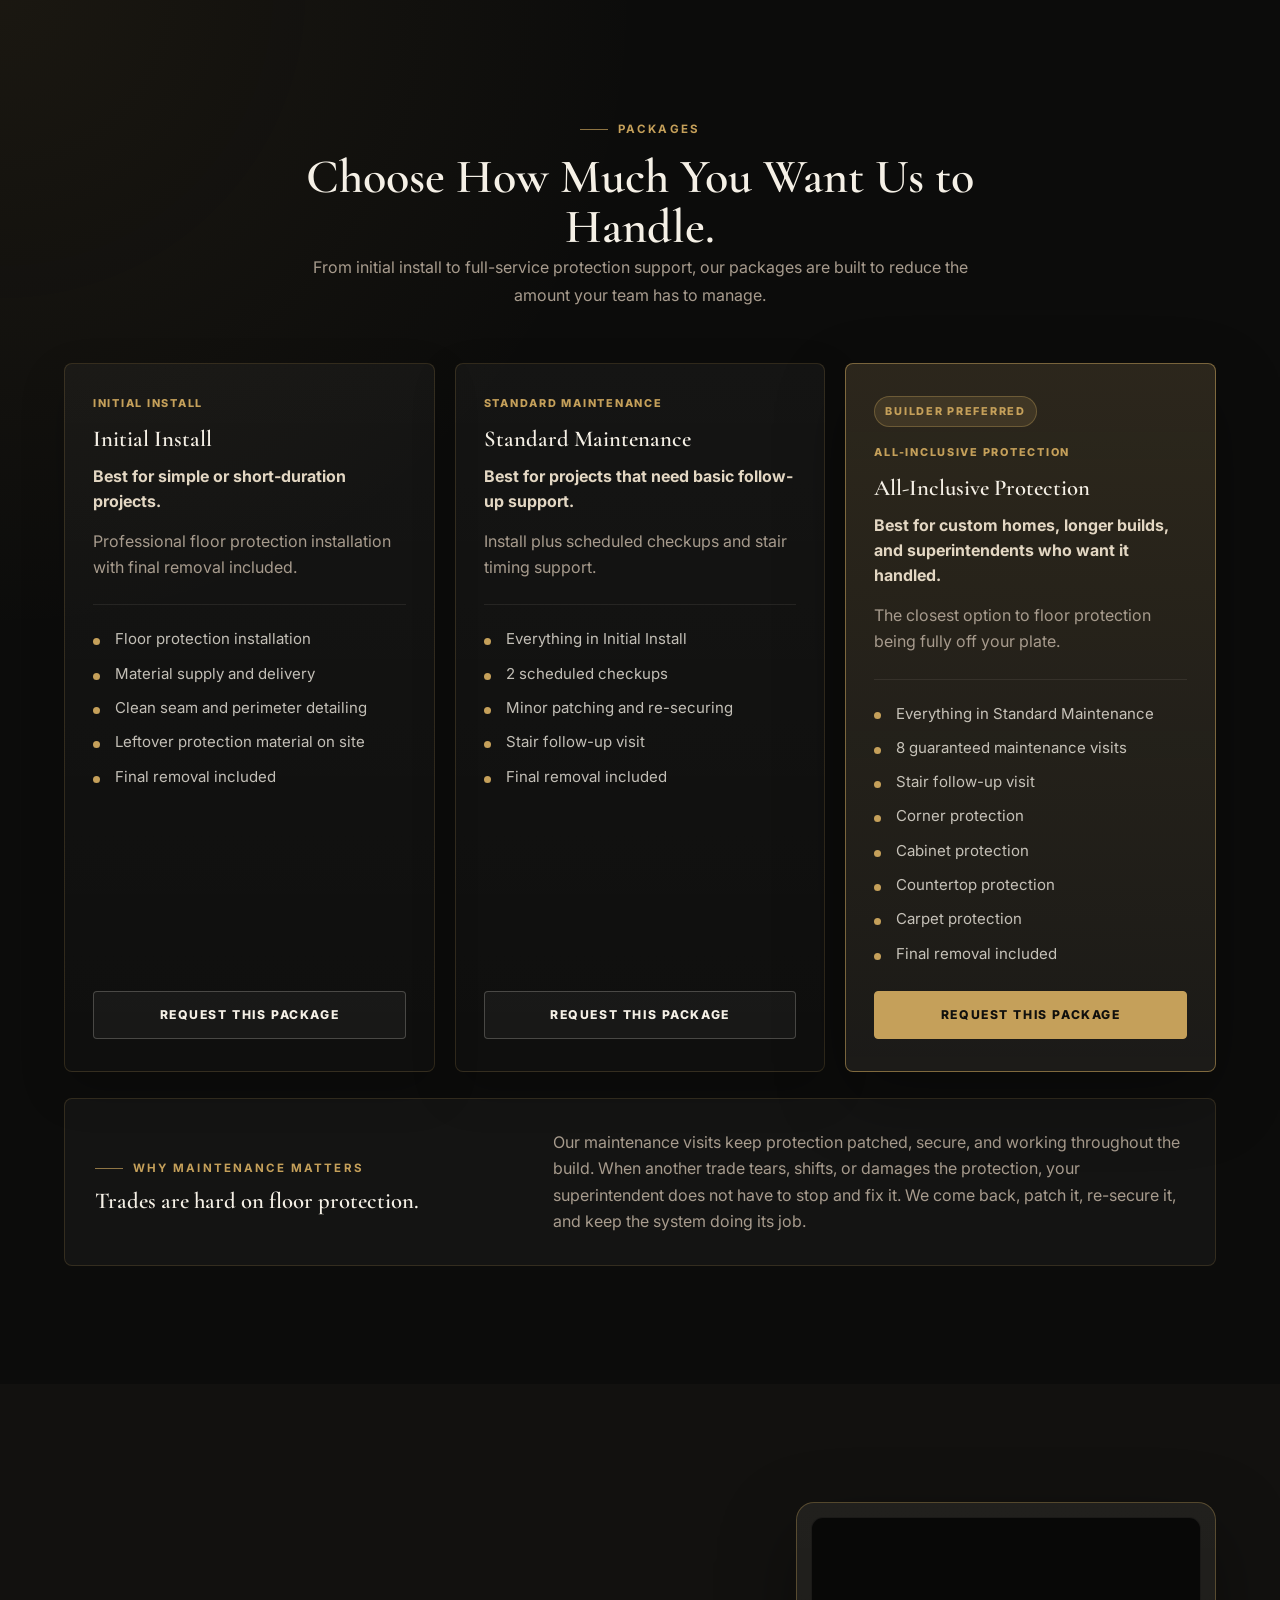
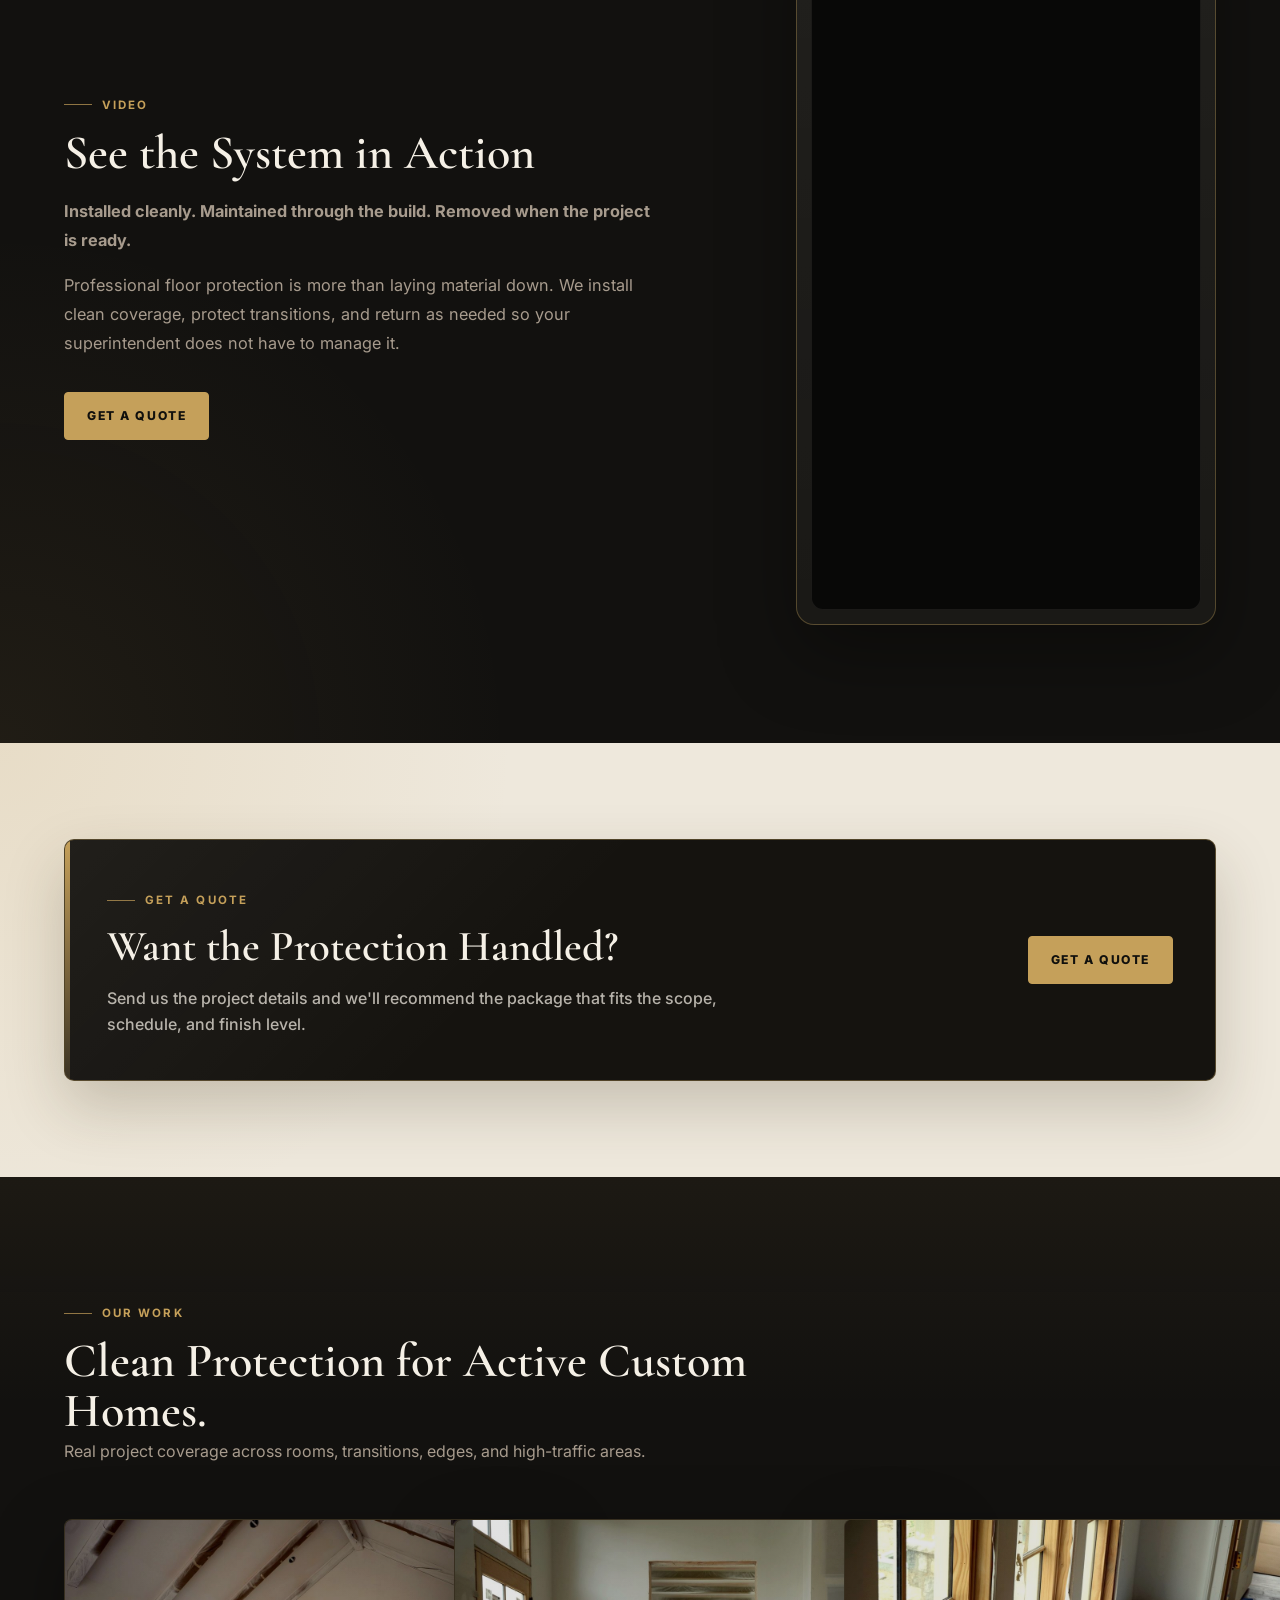
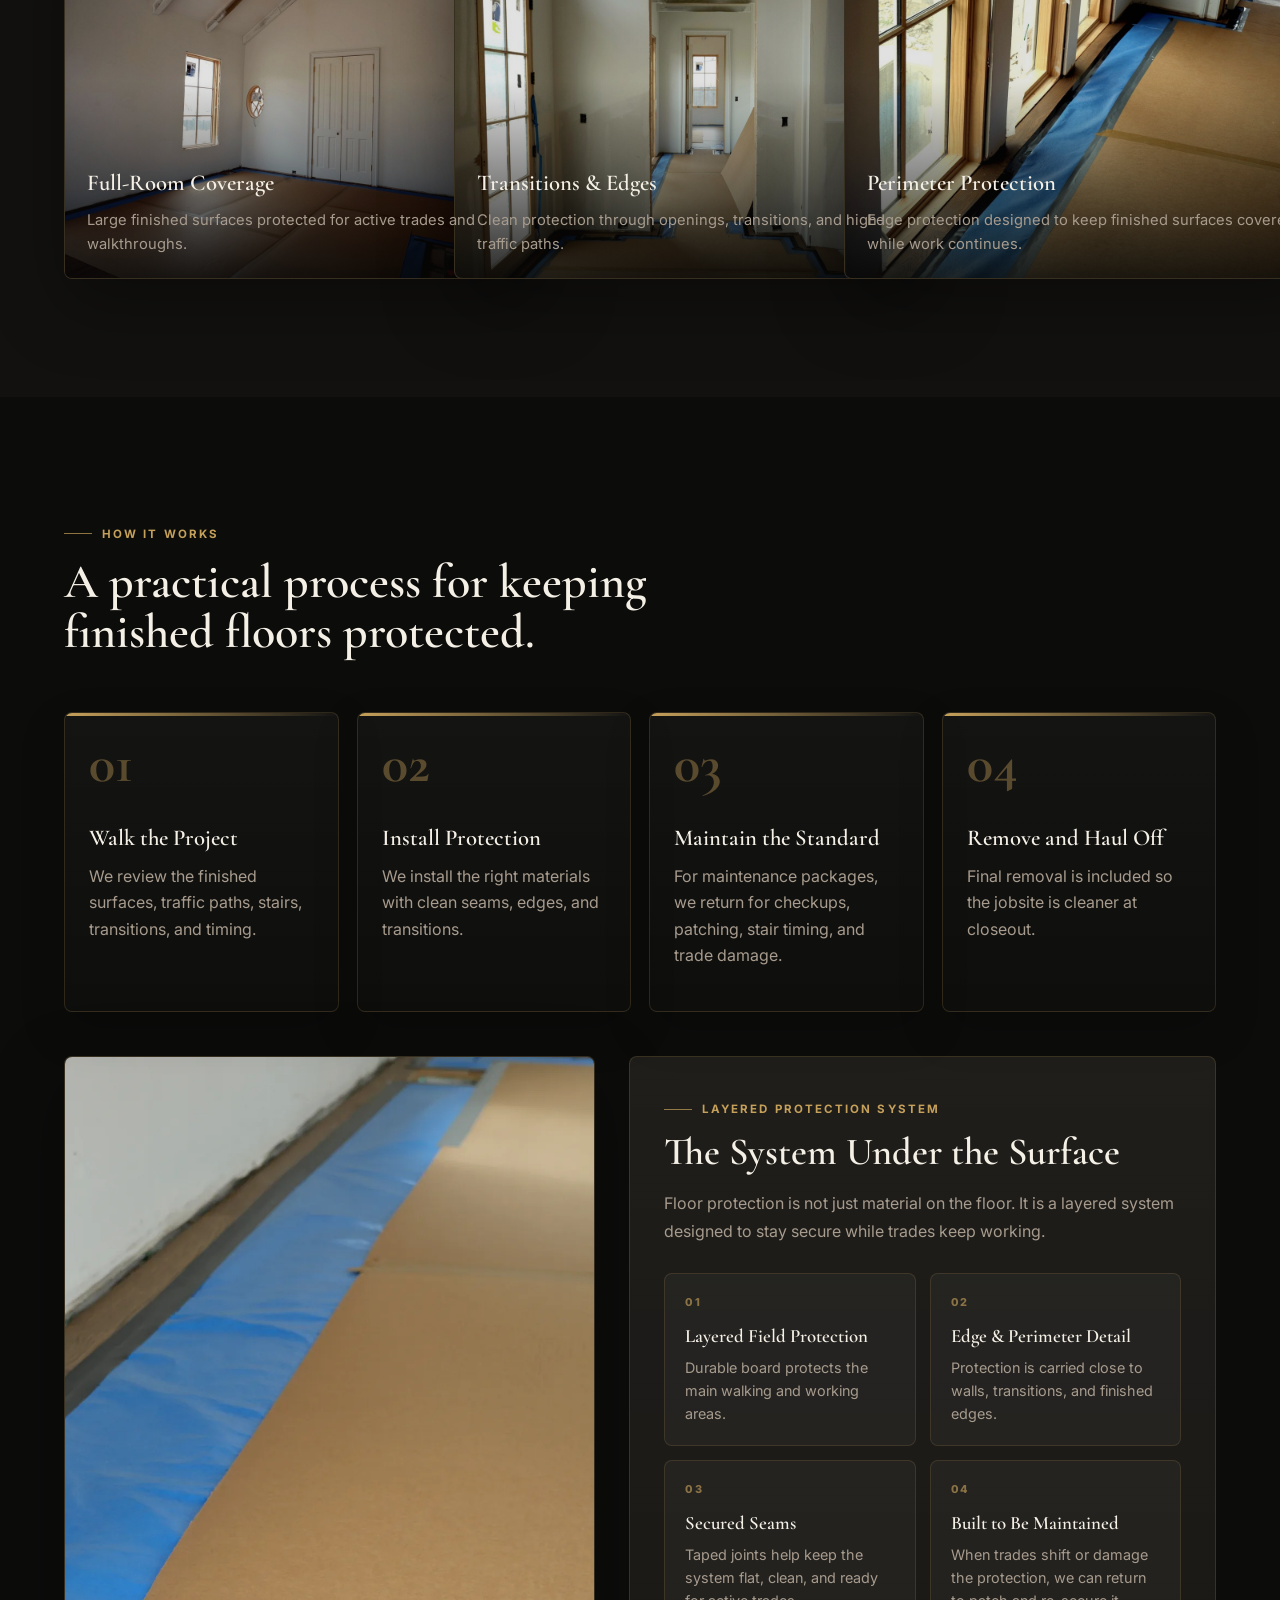
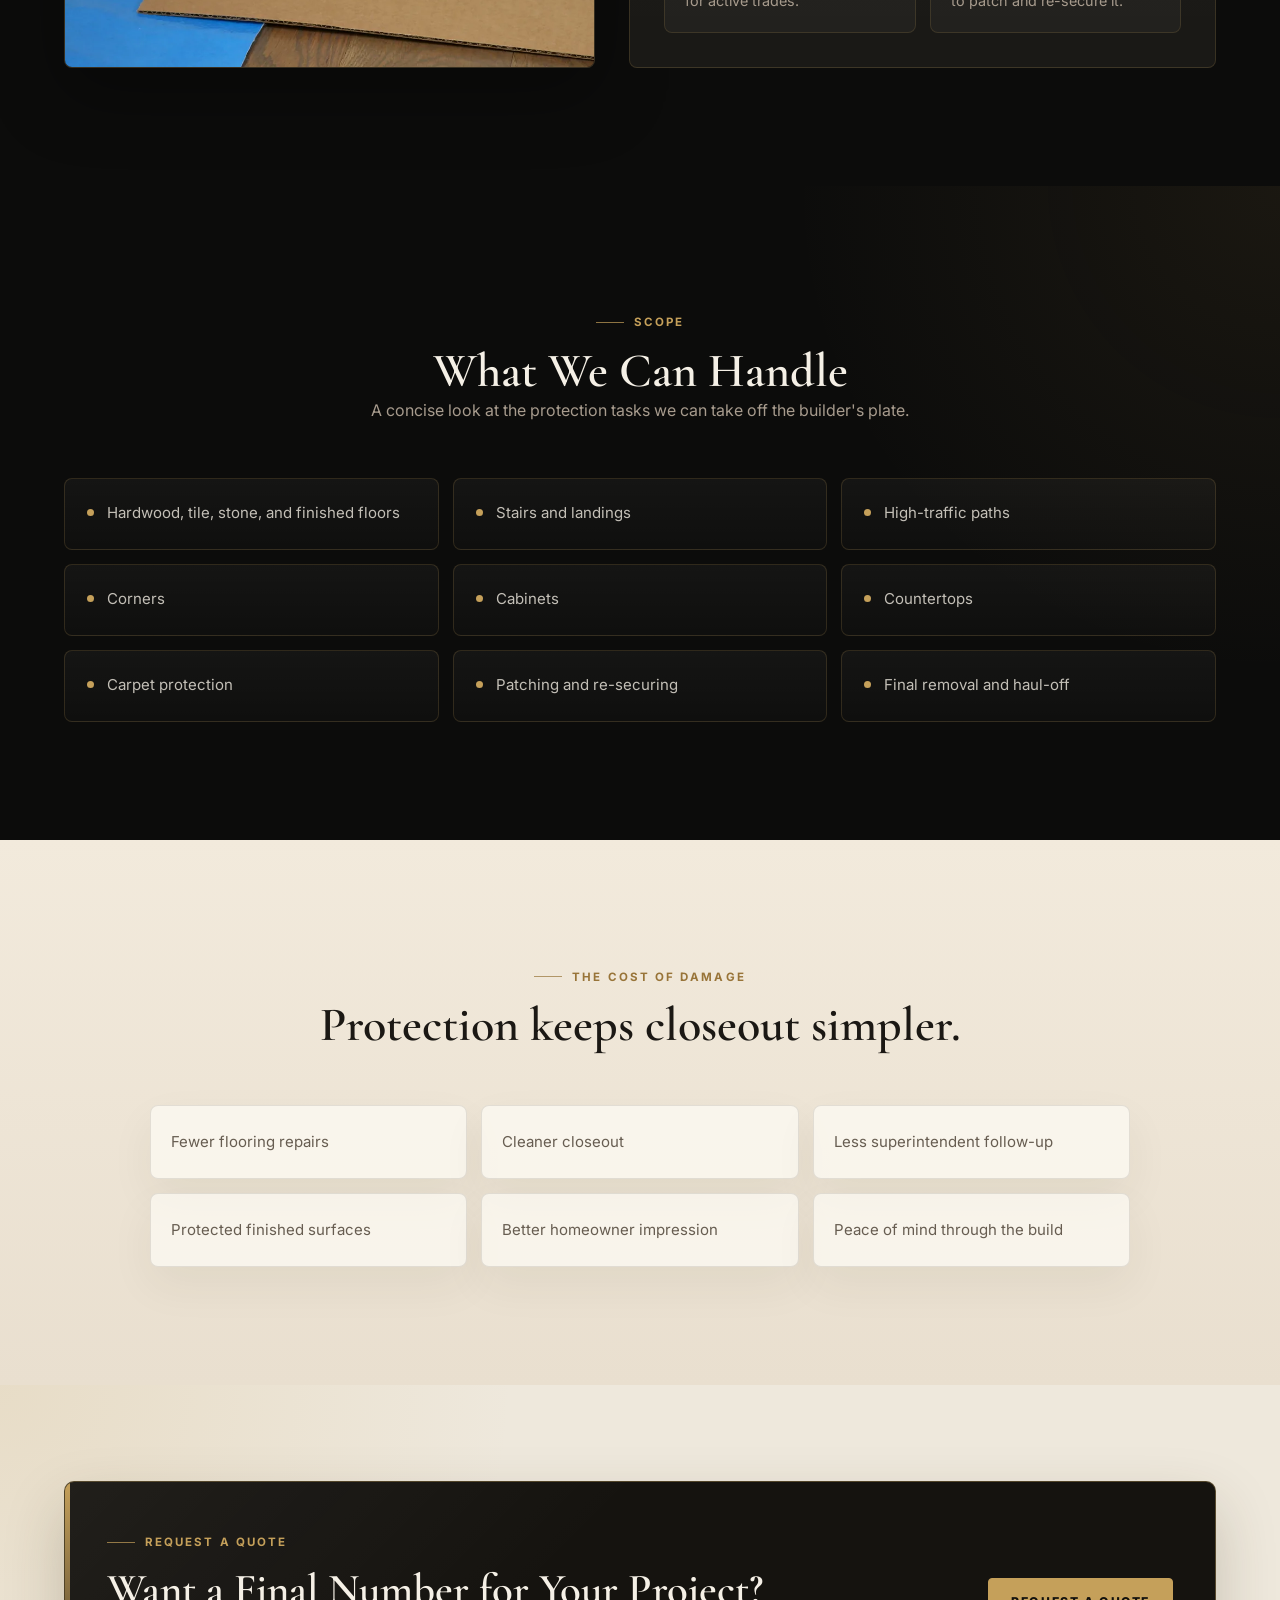
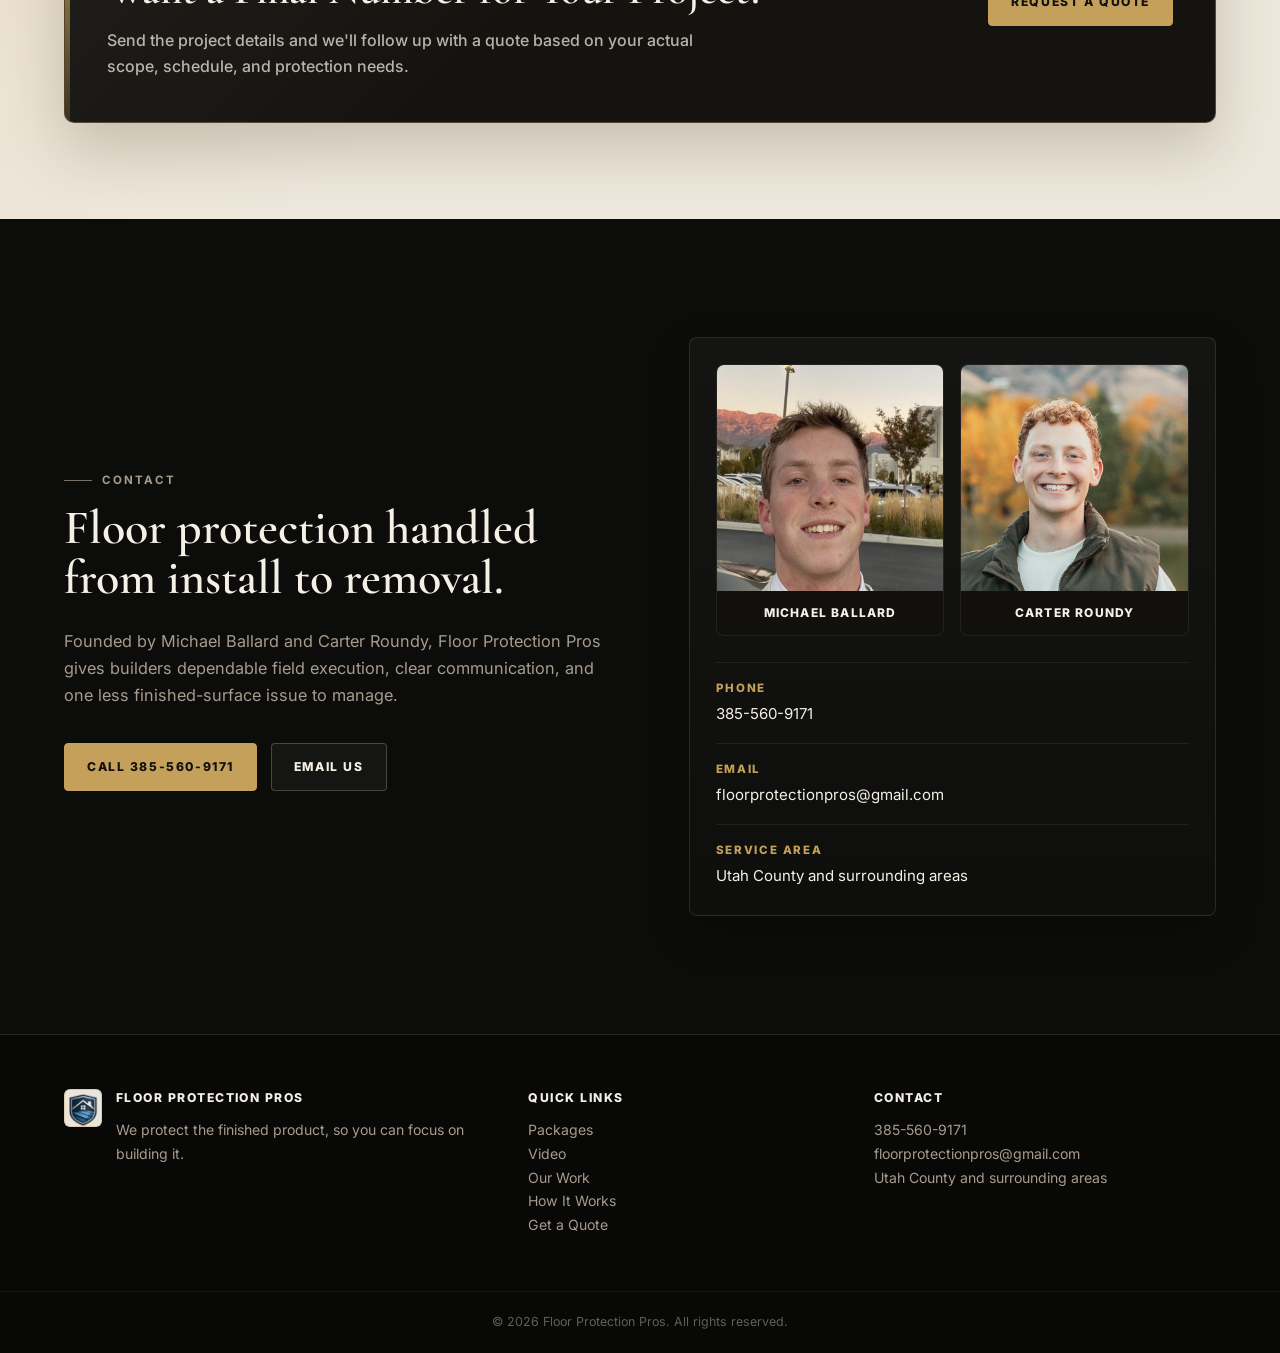
==== commit 0de58d17: "Remove the house plans button from the homepage. Restore the hero to its state before the house plan" ====
--- a/index.html
+++ b/index.html
@@ -64,7 +64,6 @@
                 <div class="hero-actions">
                     <a href="quote.html" class="btn btn-primary">Get a Quote</a>
                     <a href="#packages" class="btn btn-secondary">View Packages</a>
-                    <a href="https://homebase.build/g/floor-protection-pros" style="display:inline-flex;align-items:center;justify-content:center;min-height:48px;padding:0 22px;border-radius:10px;background:#0758c9;color:#fff;font:700 14px Inter,Arial,sans-serif;text-decoration:none;text-transform:uppercase">View our house plans</a>
                 </div>
             </div>
         </section>
